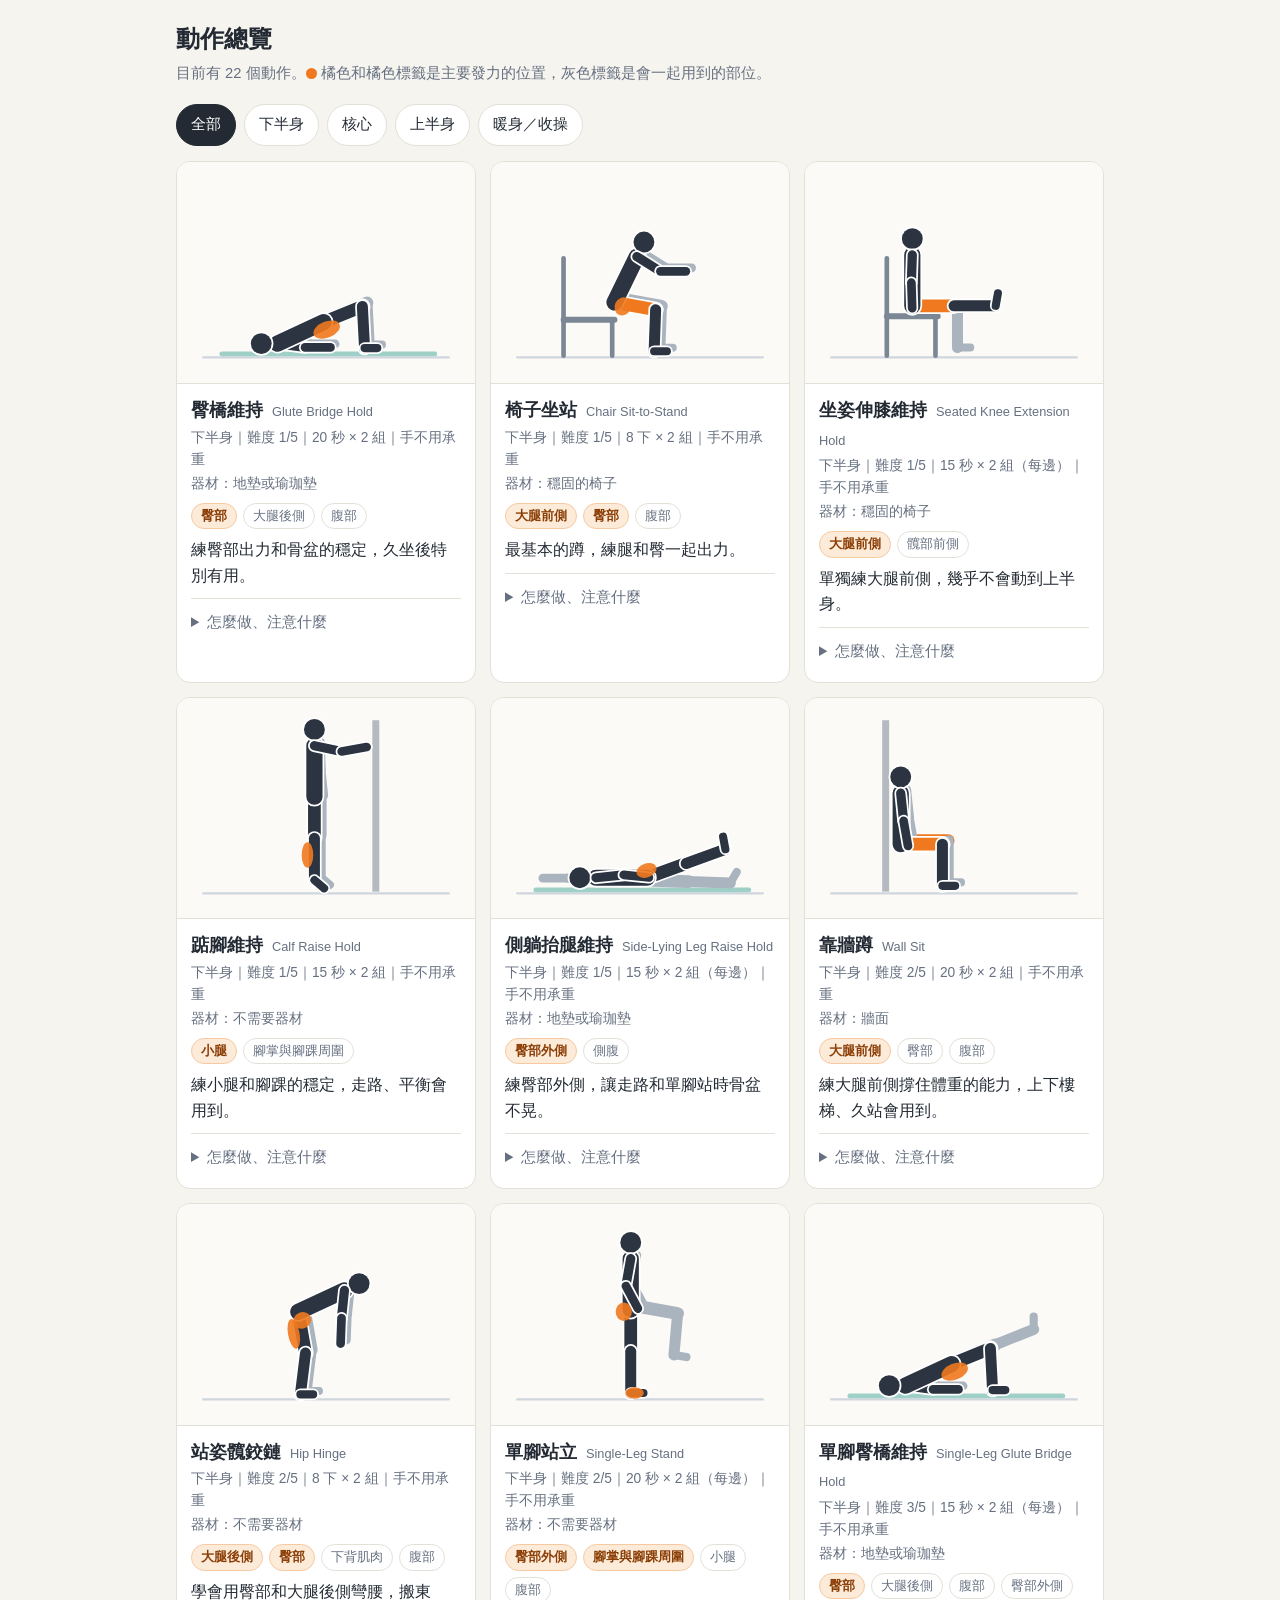
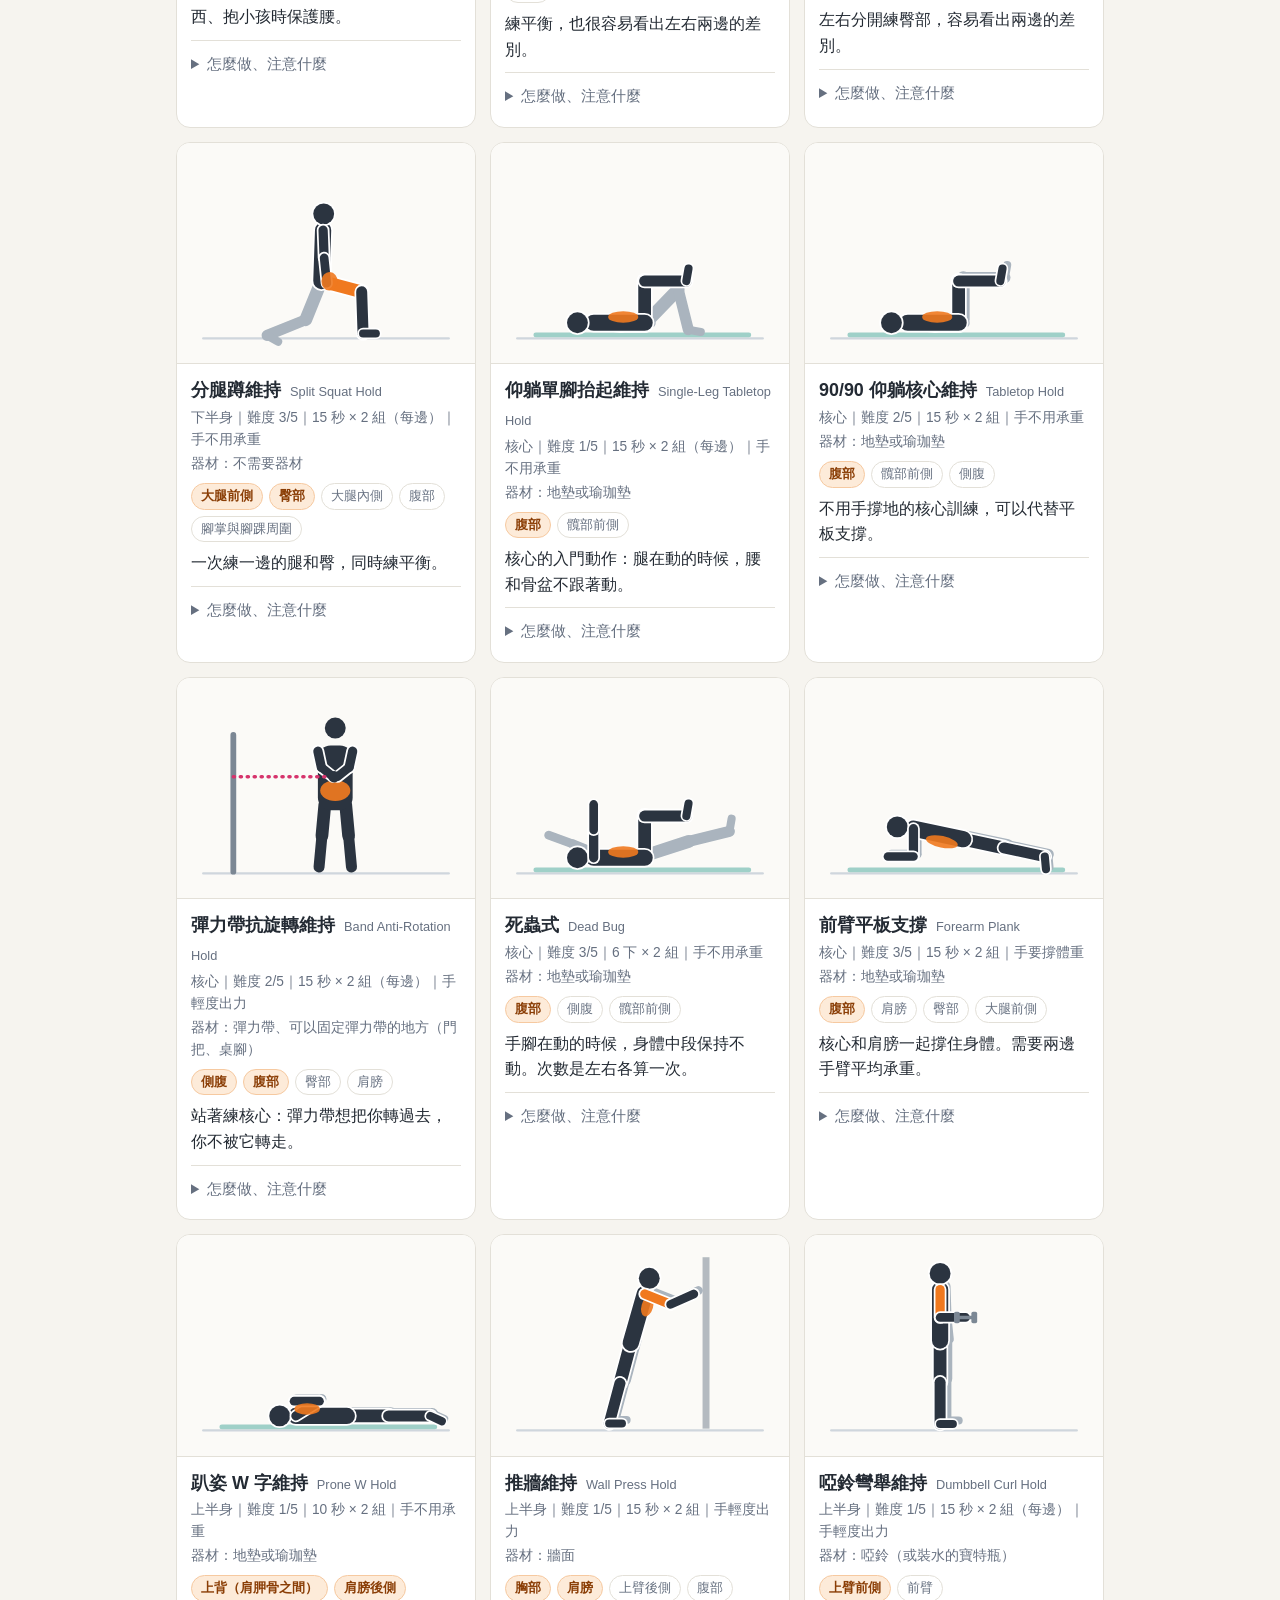
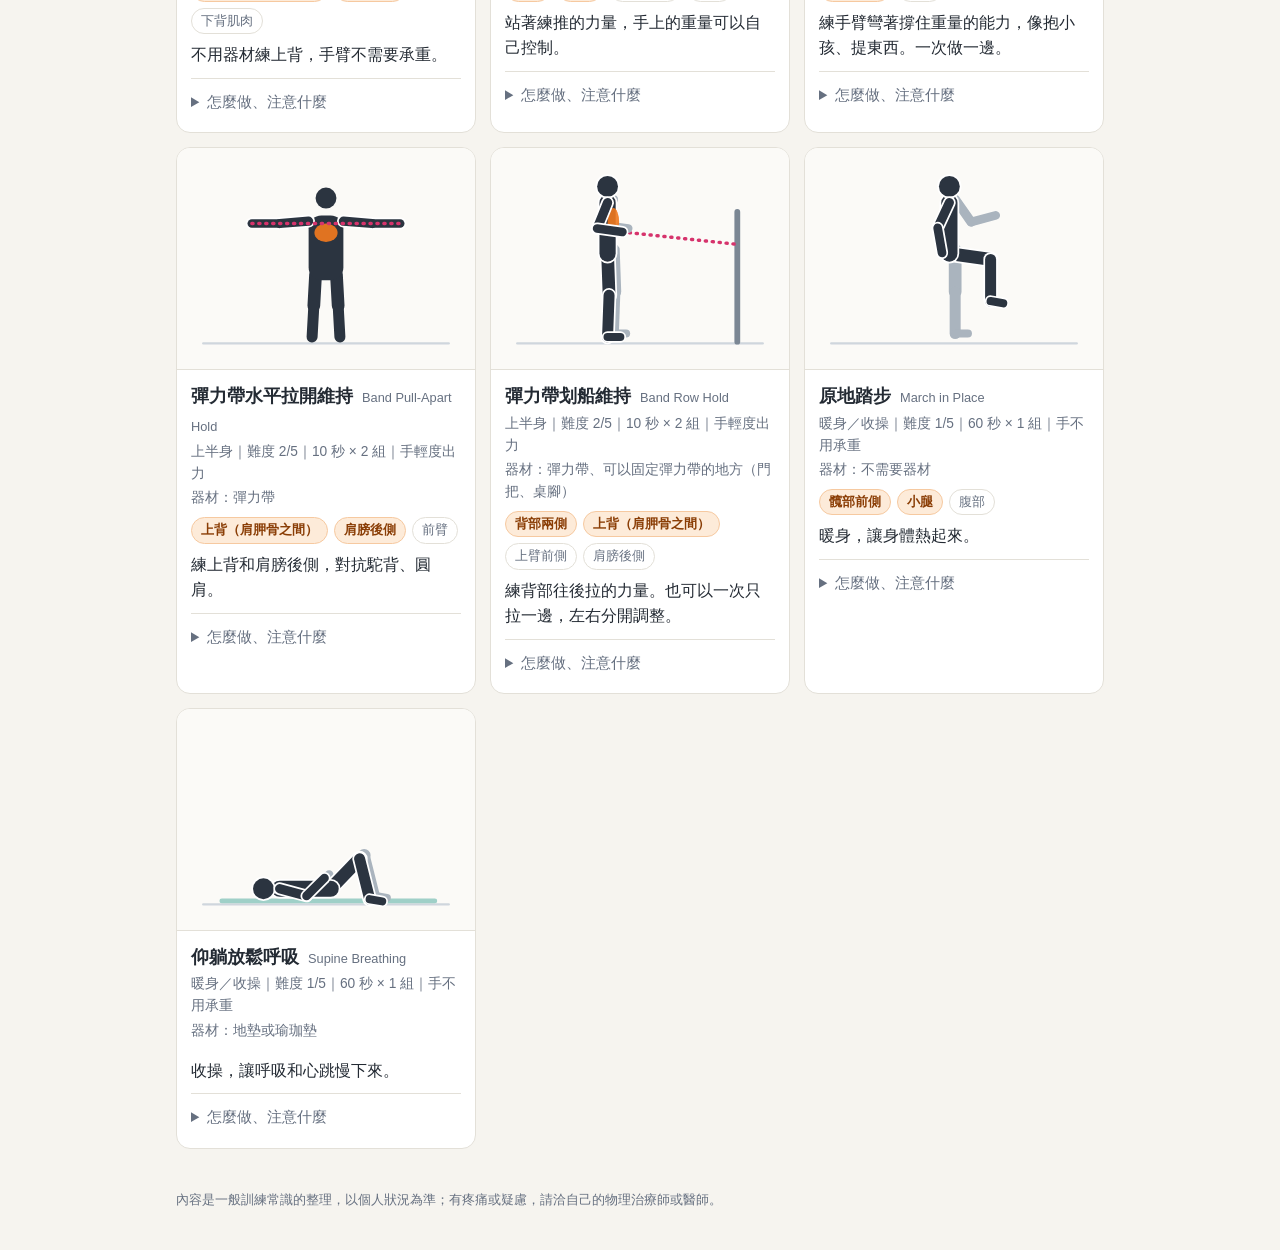
==== catalog.html @ 4cde02c8 "第 1 階段：動作資料庫、線稿、動作總覽頁與文件 - data/：22 個動作（20 個訓練 + 暖身、收操）、部位與器材詞彙 - tools/：線稿產生器、資料驗證、總覽頁產生器 - AGENTS." ====
<!doctype html>
<html lang="zh-Hant"><head><meta charset="utf-8">
<meta name="viewport" content="width=device-width,initial-scale=1">
<title>動作總覽</title>
<style>
:root{--bg:#f6f4ef;--card:#fff;--ink:#232a33;--mute:#667080;--line:#e3e0d8;--accent:#f0791f;--accent-bg:#fdebd9}
*{box-sizing:border-box}
body{margin:0;background:var(--bg);color:var(--ink);font:16px/1.6 -apple-system,"PingFang TC","Noto Sans TC","Microsoft JhengHei",sans-serif}
header{padding:20px 16px 8px;max-width:960px;margin:auto}
h1{font-size:1.5rem;margin:0 0 4px}
header p{margin:0;color:var(--mute);font-size:.92rem}
.legend{display:inline-block;width:.8em;height:.8em;border-radius:50%;background:var(--accent);vertical-align:-1px}
nav{position:sticky;top:0;background:var(--bg);padding:10px 16px;display:flex;gap:8px;overflow-x:auto;max-width:960px;margin:auto;z-index:2}
nav button{flex:none;border:1px solid var(--line);background:var(--card);color:var(--ink);padding:8px 14px;border-radius:999px;font:inherit;font-size:.92rem;cursor:pointer}
nav button[aria-pressed=true]{background:var(--ink);color:#fff;border-color:var(--ink)}
nav button:focus-visible,summary:focus-visible{outline:2px solid var(--accent);outline-offset:2px}
main{display:grid;grid-template-columns:repeat(auto-fill,minmax(300px,1fr));gap:14px;padding:6px 16px 40px;max-width:960px;margin:auto}
.card{background:var(--card);border:1px solid var(--line);border-radius:14px;overflow:hidden}
.fig{background:#fbfaf7;border-bottom:1px solid var(--line);padding:6px 10px}
.fig svg{display:block;width:100%;height:auto}
.body{padding:12px 14px 14px}
h2{font-size:1.12rem;margin:0}
h2 small{font-weight:400;color:var(--mute);font-size:.8rem;margin-left:4px}
h3{font-size:.92rem;margin:12px 0 2px}
.meta{color:var(--mute);font-size:.86rem;margin:2px 0}
.chips{display:flex;flex-wrap:wrap;gap:6px;margin:8px 0}
.chip{font-size:.8rem;padding:2px 9px;border-radius:999px;border:1px solid var(--line);color:var(--mute)}
.chip.p{background:var(--accent-bg);border-color:#f6c9a0;color:#8a3d05;font-weight:600}
.effect{margin:6px 0}
details{border-top:1px solid var(--line);margin-top:10px;padding-top:8px}
summary{cursor:pointer;color:var(--mute);font-size:.92rem;padding:4px 0}
ol,ul{margin:2px 0;padding-left:1.3em;font-size:.94rem}
footer{max-width:960px;margin:auto;padding:0 16px 40px;color:var(--mute);font-size:.84rem}
</style></head><body>
<header><h1>動作總覽</h1>
<p>目前有 22 個動作。<span class="legend"></span> 橘色和橘色標籤是主要發力的位置，灰色標籤是會一起用到的部位。</p></header>
<nav aria-label="篩選部位">
<button data-f="all" aria-pressed="true">全部</button><button data-f="lower" aria-pressed="false">下半身</button><button data-f="core" aria-pressed="false">核心</button><button data-f="upper" aria-pressed="false">上半身</button><button data-f="full" aria-pressed="false">暖身／收操</button>
</nav>
<main>
<article class="card" data-region="lower">
  <div class="fig"><svg xmlns="http://www.w3.org/2000/svg" viewBox="0 0 240 180" role="img" aria-label="glute-bridge-hold"><line x1="14.0" y1="163.5" x2="226.0" y2="163.5" stroke="#cfd6dd" stroke-width="2" stroke-linecap="round" /><line x1="30.0" y1="160.5" x2="214.0" y2="160.5" stroke="#9fd0c8" stroke-width="4" stroke-linecap="round" /><line x1="122.0" y1="130.0" x2="155.4" y2="116.5" stroke="#aab4be" stroke-width="11" stroke-linecap="round" /><line x1="155.4" y1="116.5" x2="157.3" y2="152.5" stroke="#aab4be" stroke-width="9.5" stroke-linecap="round" /><line x1="157.3" y1="152.5" x2="168.3" y2="152.5" stroke="#aab4be" stroke-width="7" stroke-linecap="round" /><line x1="82.1" y1="148.6" x2="105.9" y2="151.9" stroke="#aab4be" stroke-width="8" stroke-linecap="round" /><line x1="105.9" y1="151.9" x2="127.9" y2="151.9" stroke="#aab4be" stroke-width="7.5" stroke-linecap="round" /><line x1="78.1" y1="151.6" x2="101.9" y2="154.9" stroke="#ffffff" stroke-width="11" stroke-linecap="round" /><line x1="78.1" y1="151.6" x2="101.9" y2="154.9" stroke="#2b3440" stroke-width="8" stroke-linecap="round" /><line x1="101.9" y1="154.9" x2="123.9" y2="154.9" stroke="#ffffff" stroke-width="10.5" stroke-linecap="round" /><line x1="101.9" y1="154.9" x2="123.9" y2="154.9" stroke="#2b3440" stroke-width="7.5" stroke-linecap="round" /><line x1="118.0" y1="133.0" x2="151.4" y2="119.5" stroke="#ffffff" stroke-width="14" stroke-linecap="round" /><line x1="118.0" y1="133.0" x2="151.4" y2="119.5" stroke="#2b3440" stroke-width="11" stroke-linecap="round" /><line x1="151.4" y1="119.5" x2="153.3" y2="155.5" stroke="#ffffff" stroke-width="12.5" stroke-linecap="round" /><line x1="151.4" y1="119.5" x2="153.3" y2="155.5" stroke="#2b3440" stroke-width="9.5" stroke-linecap="round" /><line x1="153.3" y1="155.5" x2="164.3" y2="155.5" stroke="#ffffff" stroke-width="10" stroke-linecap="round" /><line x1="153.3" y1="155.5" x2="164.3" y2="155.5" stroke="#2b3440" stroke-width="7" stroke-linecap="round" /><line x1="118.0" y1="133.0" x2="78.1" y2="151.6" stroke="#ffffff" stroke-width="17" stroke-linecap="round" /><line x1="118.0" y1="133.0" x2="78.1" y2="151.6" stroke="#2b3440" stroke-width="14" stroke-linecap="round" /><circle cx="64.1" cy="151.6" r="10.5" fill="#ffffff" /><circle cx="64.1" cy="151.6" r="9" fill="#2b3440" /><ellipse cx="120.6" cy="139.5" rx="12" ry="7" fill="#f0791f" opacity="0.9" transform="rotate(-22 120.6 139.5)"/></svg>
</div>
  <div class="body">
    <h2>臀橋維持 <small>Glute Bridge Hold</small></h2>
    <p class="meta">下半身｜難度 1/5｜20 秒 × 2 組｜手不用承重</p>
    <p class="meta">器材：地墊或瑜珈墊</p>
    <div class="chips"><span class="chip p">臀部</span><span class="chip">大腿後側</span><span class="chip">腹部</span></div>
    <p class="effect">練臀部出力和骨盆的穩定，久坐後特別有用。</p>
    <details><summary>怎麼做、注意什麼</summary>
      <h3>步驟</h3><ol><li>仰躺，膝蓋彎曲，雙腳踩地，與髖同寬。</li><li>腳跟往下踩，把臀部抬起來，到肩膀、髖、膝蓋大約一直線。</li><li>停住，正常呼吸。</li></ol>
      <h3>提示</h3><ul><li>用臀部往上推，不是用腰往上拱。</li><li>肋骨往下收，肚子保持一點張力。</li><li>手臂放鬆放在身體兩側。</li></ul>
      <h3>避免</h3><ul><li>抬得太高，腰凹下去。</li><li>膝蓋往外倒或往內夾。</li><li>用脖子頂地板。</li></ul>
      <h3>如果這些地方有感覺</h3><ul><li><b>腰（下背）</b>：抬太高、變成腰在出力。降低一點高度，先夾臀再抬。</li><li><b>大腿後側</b>：大腿後側很緊或快抽筋，通常是腳離臀部太遠。把腳跟往臀部收近一點。</li><li><b>脖子</b>：重量壓到脖子了。重量應該在上背和肩膀。</li></ul>
      <p class="meta">太難的話：臀部只抬離地板一點點也可以。</p>
      <p class='meta'>難一點：單腳臀橋維持</p><p class='meta'>可以換成：站姿髖鉸鏈、側躺抬腿維持</p>
    </details>
  </div>
</article>
<article class="card" data-region="lower">
  <div class="fig"><svg xmlns="http://www.w3.org/2000/svg" viewBox="0 0 240 180" role="img" aria-label="chair-sit-to-stand"><line x1="14.0" y1="163.5" x2="226.0" y2="163.5" stroke="#cfd6dd" stroke-width="2" stroke-linecap="round" /><line x1="54.0" y1="78.0" x2="54.0" y2="162.0" stroke="#7b8794" stroke-width="4" stroke-linecap="round" /><line x1="54.0" y1="131.0" x2="98.0" y2="131.0" stroke="#7b8794" stroke-width="5" stroke-linecap="round" /><line x1="96.0" y1="131.0" x2="96.0" y2="162.0" stroke="#7b8794" stroke-width="4" stroke-linecap="round" /><line x1="103.0" y1="113.0" x2="138.5" y2="119.3" stroke="#aab4be" stroke-width="11" stroke-linecap="round" /><line x1="138.5" y1="119.3" x2="137.2" y2="155.2" stroke="#aab4be" stroke-width="9.5" stroke-linecap="round" /><line x1="137.2" y1="155.2" x2="148.2" y2="155.2" stroke="#aab4be" stroke-width="7" stroke-linecap="round" /><line x1="122.3" y1="73.5" x2="142.6" y2="86.2" stroke="#aab4be" stroke-width="8" stroke-linecap="round" /><line x1="142.6" y1="86.2" x2="164.6" y2="86.2" stroke="#aab4be" stroke-width="7.5" stroke-linecap="round" /><line x1="98.0" y1="116.0" x2="133.5" y2="122.3" stroke="#ffffff" stroke-width="14" stroke-linecap="round" /><line x1="98.0" y1="116.0" x2="133.5" y2="122.3" stroke="#f0791f" stroke-width="11" stroke-linecap="round" /><line x1="133.5" y1="122.3" x2="132.2" y2="158.2" stroke="#ffffff" stroke-width="12.5" stroke-linecap="round" /><line x1="133.5" y1="122.3" x2="132.2" y2="158.2" stroke="#2b3440" stroke-width="9.5" stroke-linecap="round" /><line x1="132.2" y1="158.2" x2="143.2" y2="158.2" stroke="#ffffff" stroke-width="10" stroke-linecap="round" /><line x1="132.2" y1="158.2" x2="143.2" y2="158.2" stroke="#2b3440" stroke-width="7" stroke-linecap="round" /><line x1="98.0" y1="116.0" x2="117.3" y2="76.5" stroke="#ffffff" stroke-width="17" stroke-linecap="round" /><line x1="98.0" y1="116.0" x2="117.3" y2="76.5" stroke="#2b3440" stroke-width="14" stroke-linecap="round" /><circle cx="123.4" cy="63.9" r="10.5" fill="#ffffff" /><circle cx="123.4" cy="63.9" r="9" fill="#2b3440" /><line x1="117.3" y1="76.5" x2="137.6" y2="89.2" stroke="#ffffff" stroke-width="11" stroke-linecap="round" /><line x1="117.3" y1="76.5" x2="137.6" y2="89.2" stroke="#2b3440" stroke-width="8" stroke-linecap="round" /><line x1="137.6" y1="89.2" x2="159.6" y2="89.2" stroke="#ffffff" stroke-width="10.5" stroke-linecap="round" /><line x1="137.6" y1="89.2" x2="159.6" y2="89.2" stroke="#2b3440" stroke-width="7.5" stroke-linecap="round" /><ellipse cx="105.2" cy="119.5" rx="8" ry="7" fill="#f0791f" opacity="0.9" transform="rotate(-64 105.2 119.5)"/></svg>
</div>
  <div class="body">
    <h2>椅子坐站 <small>Chair Sit-to-Stand</small></h2>
    <p class="meta">下半身｜難度 1/5｜8 下 × 2 組｜手不用承重</p>
    <p class="meta">器材：穩固的椅子</p>
    <div class="chips"><span class="chip p">大腿前側</span><span class="chip p">臀部</span><span class="chip">腹部</span></div>
    <p class="effect">最基本的蹲，練腿和臀一起出力。</p>
    <details><summary>怎麼做、注意什麼</summary>
      <h3>步驟</h3><ol><li>坐在椅子前半部，雙腳踩地，與髖同寬。</li><li>身體微微前傾，腳踩地站起來。</li><li>慢慢坐回去，臀部輕輕碰到椅子就再站起來。</li></ol>
      <h3>提示</h3><ul><li>坐下的時候慢，數三秒。</li><li>膝蓋對著腳尖。</li><li>站直時臀部夾一下。</li></ul>
      <h3>避免</h3><ul><li>用甩的站起來。</li><li>整個人跌坐回椅子。</li><li>膝蓋往內夾。</li></ul>
      <h3>如果這些地方有感覺</h3><ul><li><b>膝蓋</b>：腳可能太靠近椅子。腳往前踩一點，或換高一點的椅子。</li><li><b>腰（下背）</b>：身體前傾太多、背彎了。胸口保持打開。</li></ul>
      <p class="meta">太難的話：換高一點的椅子，或手扶大腿輕輕借力。</p>
      <p class='meta'>難一點：靠牆蹲</p><p class='meta'>可以換成：靠牆蹲</p>
    </details>
  </div>
</article>
<article class="card" data-region="lower">
  <div class="fig"><svg xmlns="http://www.w3.org/2000/svg" viewBox="0 0 240 180" role="img" aria-label="seated-knee-extension-hold"><line x1="14.0" y1="163.5" x2="226.0" y2="163.5" stroke="#cfd6dd" stroke-width="2" stroke-linecap="round" /><line x1="62.0" y1="78.0" x2="62.0" y2="162.0" stroke="#7b8794" stroke-width="4" stroke-linecap="round" /><line x1="62.0" y1="128.0" x2="106.0" y2="128.0" stroke="#7b8794" stroke-width="5" stroke-linecap="round" /><line x1="104.0" y1="128.0" x2="104.0" y2="162.0" stroke="#7b8794" stroke-width="4" stroke-linecap="round" /><line x1="87.0" y1="119.0" x2="123.0" y2="119.0" stroke="#aab4be" stroke-width="11" stroke-linecap="round" /><line x1="123.0" y1="119.0" x2="123.0" y2="155.0" stroke="#aab4be" stroke-width="9.5" stroke-linecap="round" /><line x1="123.0" y1="155.0" x2="134.0" y2="155.0" stroke="#aab4be" stroke-width="7" stroke-linecap="round" /><line x1="87.0" y1="75.0" x2="86.2" y2="99.0" stroke="#aab4be" stroke-width="8" stroke-linecap="round" /><line x1="86.2" y1="99.0" x2="86.9" y2="121.0" stroke="#aab4be" stroke-width="7.5" stroke-linecap="round" /><line x1="84.0" y1="119.0" x2="120.0" y2="119.0" stroke="#ffffff" stroke-width="14" stroke-linecap="round" /><line x1="84.0" y1="119.0" x2="120.0" y2="119.0" stroke="#f0791f" stroke-width="11" stroke-linecap="round" /><line x1="120.0" y1="119.0" x2="156.0" y2="119.0" stroke="#ffffff" stroke-width="12.5" stroke-linecap="round" /><line x1="120.0" y1="119.0" x2="156.0" y2="119.0" stroke="#2b3440" stroke-width="9.5" stroke-linecap="round" /><line x1="156.0" y1="119.0" x2="157.9" y2="108.2" stroke="#ffffff" stroke-width="10" stroke-linecap="round" /><line x1="156.0" y1="119.0" x2="157.9" y2="108.2" stroke="#2b3440" stroke-width="7" stroke-linecap="round" /><line x1="84.0" y1="119.0" x2="84.0" y2="75.0" stroke="#ffffff" stroke-width="17" stroke-linecap="round" /><line x1="84.0" y1="119.0" x2="84.0" y2="75.0" stroke="#2b3440" stroke-width="14" stroke-linecap="round" /><circle cx="84.0" cy="61.0" r="10.5" fill="#ffffff" /><circle cx="84.0" cy="61.0" r="9" fill="#2b3440" /><line x1="84.0" y1="75.0" x2="83.2" y2="99.0" stroke="#ffffff" stroke-width="11" stroke-linecap="round" /><line x1="84.0" y1="75.0" x2="83.2" y2="99.0" stroke="#2b3440" stroke-width="8" stroke-linecap="round" /><line x1="83.2" y1="99.0" x2="83.9" y2="121.0" stroke="#ffffff" stroke-width="10.5" stroke-linecap="round" /><line x1="83.2" y1="99.0" x2="83.9" y2="121.0" stroke="#2b3440" stroke-width="7.5" stroke-linecap="round" /></svg>
</div>
  <div class="body">
    <h2>坐姿伸膝維持 <small>Seated Knee Extension Hold</small></h2>
    <p class="meta">下半身｜難度 1/5｜15 秒 × 2 組（每邊）｜手不用承重</p>
    <p class="meta">器材：穩固的椅子</p>
    <div class="chips"><span class="chip p">大腿前側</span><span class="chip">髖部前側</span></div>
    <p class="effect">單獨練大腿前側，幾乎不會動到上半身。</p>
    <details><summary>怎麼做、注意什麼</summary>
      <h3>步驟</h3><ol><li>坐在椅子上，背挺直。</li><li>一隻腳往前伸直，腳尖朝上。</li><li>大腿前側用力，停住。</li></ol>
      <h3>提示</h3><ul><li>膝蓋盡量伸直，大腿前側繃緊。</li><li>腳尖勾向自己。</li><li>身體不要往後倒。</li></ul>
      <h3>避免</h3><ul><li>身體後仰借力。</li><li>手抓椅子抓得很緊。</li></ul>
      <h3>如果這些地方有感覺</h3><ul><li><b>膝蓋</b>：不用鎖到最直，停在不會不舒服的角度。</li><li><b>髖部前側</b>：腿抬太高了。大腿留在椅面上，只伸直膝蓋。</li></ul>
      <p class="meta">太難的話：縮短秒數，或膝蓋不用完全伸直。</p>
      <p class='meta'>難一點：靠牆蹲</p><p class='meta'>可以換成：靠牆蹲、椅子坐站</p>
    </details>
  </div>
</article>
<article class="card" data-region="lower">
  <div class="fig"><svg xmlns="http://www.w3.org/2000/svg" viewBox="0 0 240 180" role="img" aria-label="calf-raise-hold"><line x1="14.0" y1="163.5" x2="226.0" y2="163.5" stroke="#cfd6dd" stroke-width="2" stroke-linecap="round" /><rect x="160" y="14" width="6" height="148" fill="#7b8794" opacity="0.55"/><line x1="115.0" y1="77.0" x2="115.0" y2="113.0" stroke="#aab4be" stroke-width="11" stroke-linecap="round" /><line x1="115.0" y1="113.0" x2="115.0" y2="149.0" stroke="#aab4be" stroke-width="9.5" stroke-linecap="round" /><line x1="115.0" y1="149.0" x2="123.4" y2="156.1" stroke="#aab4be" stroke-width="7" stroke-linecap="round" /><line x1="115.0" y1="33.0" x2="115.8" y2="57.0" stroke="#aab4be" stroke-width="8" stroke-linecap="round" /><line x1="115.8" y1="57.0" x2="118.1" y2="78.9" stroke="#aab4be" stroke-width="7.5" stroke-linecap="round" /><line x1="110.0" y1="80.0" x2="110.0" y2="116.0" stroke="#ffffff" stroke-width="14" stroke-linecap="round" /><line x1="110.0" y1="80.0" x2="110.0" y2="116.0" stroke="#2b3440" stroke-width="11" stroke-linecap="round" /><line x1="110.0" y1="116.0" x2="110.0" y2="152.0" stroke="#ffffff" stroke-width="12.5" stroke-linecap="round" /><line x1="110.0" y1="116.0" x2="110.0" y2="152.0" stroke="#2b3440" stroke-width="9.5" stroke-linecap="round" /><line x1="110.0" y1="152.0" x2="118.4" y2="159.1" stroke="#ffffff" stroke-width="10" stroke-linecap="round" /><line x1="110.0" y1="152.0" x2="118.4" y2="159.1" stroke="#2b3440" stroke-width="7" stroke-linecap="round" /><line x1="110.0" y1="80.0" x2="110.0" y2="36.0" stroke="#ffffff" stroke-width="17" stroke-linecap="round" /><line x1="110.0" y1="80.0" x2="110.0" y2="36.0" stroke="#2b3440" stroke-width="14" stroke-linecap="round" /><circle cx="110.0" cy="22.0" r="10.5" fill="#ffffff" /><circle cx="110.0" cy="22.0" r="9" fill="#2b3440" /><line x1="110.0" y1="36.0" x2="133.5" y2="41.0" stroke="#ffffff" stroke-width="11" stroke-linecap="round" /><line x1="110.0" y1="36.0" x2="133.5" y2="41.0" stroke="#2b3440" stroke-width="8" stroke-linecap="round" /><line x1="133.5" y1="41.0" x2="155.1" y2="37.2" stroke="#ffffff" stroke-width="10.5" stroke-linecap="round" /><line x1="133.5" y1="41.0" x2="155.1" y2="37.2" stroke="#2b3440" stroke-width="7.5" stroke-linecap="round" /><ellipse cx="104.0" cy="130.4" rx="11" ry="5" fill="#f0791f" opacity="0.9" transform="rotate(90 104.0 130.4)"/></svg>
</div>
  <div class="body">
    <h2>踮腳維持 <small>Calf Raise Hold</small></h2>
    <p class="meta">下半身｜難度 1/5｜15 秒 × 2 組｜手不用承重</p>
    <p class="meta">器材：不需要器材</p>
    <div class="chips"><span class="chip p">小腿</span><span class="chip">腳掌與腳踝周圍</span></div>
    <p class="effect">練小腿和腳踝的穩定，走路、平衡會用到。</p>
    <details><summary>怎麼做、注意什麼</summary>
      <h3>步驟</h3><ol><li>站在牆或椅背旁邊，手輕輕扶著。</li><li>腳跟慢慢抬高，用前腳掌站。</li><li>停在最高的地方。</li></ol>
      <h3>提示</h3><ul><li>重量壓在大拇指和第二趾後面的腳掌。</li><li>腳踝不要往外翻。</li><li>身體直直往上，不要往前倒。</li></ul>
      <h3>避免</h3><ul><li>腳踝外翻、重量跑到小趾那側。</li><li>膝蓋鎖死後頂。</li></ul>
      <h3>如果這些地方有感覺</h3><ul><li><b>腳踝</b>：腳踝在晃或外翻。抬低一點，手扶穩。</li><li><b>腳掌與腳踝周圍</b>：腳底快抽筋的話先休息，下次縮短秒數。</li></ul>
      <p class="meta">太難的話：腳跟只抬一點點，手扶穩。</p>
      <p class='meta'>難一點：單腳站立</p><p class='meta'>可以換成：單腳站立</p>
    </details>
  </div>
</article>
<article class="card" data-region="lower">
  <div class="fig"><svg xmlns="http://www.w3.org/2000/svg" viewBox="0 0 240 180" role="img" aria-label="side-lying-leg-raise-hold"><line x1="14.0" y1="163.5" x2="226.0" y2="163.5" stroke="#cfd6dd" stroke-width="2" stroke-linecap="round" /><line x1="30.0" y1="160.5" x2="214.0" y2="160.5" stroke="#9fd0c8" stroke-width="4" stroke-linecap="round" /><line x1="126.0" y1="152.0" x2="162.0" y2="153.3" stroke="#aab4be" stroke-width="11" stroke-linecap="round" /><line x1="162.0" y1="153.3" x2="198.0" y2="154.5" stroke="#aab4be" stroke-width="9.5" stroke-linecap="round" /><line x1="198.0" y1="154.5" x2="203.5" y2="145.0" stroke="#aab4be" stroke-width="7" stroke-linecap="round" /><line x1="82.0" y1="152.0" x2="58.1" y2="150.3" stroke="#aab4be" stroke-width="8" stroke-linecap="round" /><line x1="58.1" y1="150.3" x2="36.1" y2="150.3" stroke="#aab4be" stroke-width="7.5" stroke-linecap="round" /><line x1="126.0" y1="150.0" x2="159.8" y2="137.7" stroke="#ffffff" stroke-width="14" stroke-linecap="round" /><line x1="126.0" y1="150.0" x2="159.8" y2="137.7" stroke="#2b3440" stroke-width="11" stroke-linecap="round" /><line x1="159.8" y1="137.7" x2="193.7" y2="125.4" stroke="#ffffff" stroke-width="12.5" stroke-linecap="round" /><line x1="159.8" y1="137.7" x2="193.7" y2="125.4" stroke="#2b3440" stroke-width="9.5" stroke-linecap="round" /><line x1="193.7" y1="125.4" x2="191.7" y2="114.5" stroke="#ffffff" stroke-width="10" stroke-linecap="round" /><line x1="193.7" y1="125.4" x2="191.7" y2="114.5" stroke="#2b3440" stroke-width="7" stroke-linecap="round" /><line x1="126.0" y1="150.0" x2="82.0" y2="150.0" stroke="#ffffff" stroke-width="17" stroke-linecap="round" /><line x1="126.0" y1="150.0" x2="82.0" y2="150.0" stroke="#2b3440" stroke-width="14" stroke-linecap="round" /><circle cx="68.0" cy="150.0" r="10.5" fill="#ffffff" /><circle cx="68.0" cy="150.0" r="9" fill="#2b3440" /><line x1="82.0" y1="150.0" x2="105.9" y2="147.5" stroke="#ffffff" stroke-width="11" stroke-linecap="round" /><line x1="82.0" y1="150.0" x2="105.9" y2="147.5" stroke="#2b3440" stroke-width="8" stroke-linecap="round" /><line x1="105.9" y1="147.5" x2="127.7" y2="149.8" stroke="#ffffff" stroke-width="10.5" stroke-linecap="round" /><line x1="105.9" y1="147.5" x2="127.7" y2="149.8" stroke="#2b3440" stroke-width="7.5" stroke-linecap="round" /><ellipse cx="125.6" cy="143.7" rx="9" ry="6" fill="#f0791f" opacity="0.9" transform="rotate(-20 125.6 143.7)"/></svg>
</div>
  <div class="body">
    <h2>側躺抬腿維持 <small>Side-Lying Leg Raise Hold</small></h2>
    <p class="meta">下半身｜難度 1/5｜15 秒 × 2 組（每邊）｜手不用承重</p>
    <p class="meta">器材：地墊或瑜珈墊</p>
    <div class="chips"><span class="chip p">臀部外側</span><span class="chip">側腹</span></div>
    <p class="effect">練臀部外側，讓走路和單腳站時骨盆不晃。</p>
    <details><summary>怎麼做、注意什麼</summary>
      <h3>步驟</h3><ol><li>側躺，頭枕在下面那隻手臂上，下面的腳可以彎曲。</li><li>上面的腳伸直，稍微往身體後方一點，抬到大約與髖同高再多一點。</li><li>停住。</li></ol>
      <h3>提示</h3><ul><li>腳尖朝前或微微朝下，不要朝天花板。</li><li>骨盆上下疊好，不要往後倒。</li><li>感覺在屁股側邊偏後面。</li></ul>
      <h3>避免</h3><ul><li>腿抬太高、腰跟著側彎。</li><li>腿跑到身體前面。</li><li>身體往後翻。</li></ul>
      <h3>如果這些地方有感覺</h3><ul><li><b>髖部前側</b>：腿跑到身體前面了。把腿往後收一點，腳尖朝前。</li><li><b>腰（下背）</b>：抬太高了。降低高度。</li></ul>
      <p class="meta">太難的話：抬低一點，或縮短秒數。</p>
      <p class='meta'>可以換成：臀橋維持、單腳站立</p>
    </details>
  </div>
</article>
<article class="card" data-region="lower">
  <div class="fig"><svg xmlns="http://www.w3.org/2000/svg" viewBox="0 0 240 180" role="img" aria-label="wall-sit"><line x1="14.0" y1="163.5" x2="226.0" y2="163.5" stroke="#cfd6dd" stroke-width="2" stroke-linecap="round" /><rect x="58" y="14" width="6" height="148" fill="#7b8794" opacity="0.55"/><line x1="79.0" y1="118.0" x2="115.0" y2="118.0" stroke="#f0791f" stroke-width="11" stroke-linecap="round" /><line x1="115.0" y1="118.0" x2="115.0" y2="154.0" stroke="#aab4be" stroke-width="9.5" stroke-linecap="round" /><line x1="115.0" y1="154.0" x2="126.0" y2="154.0" stroke="#aab4be" stroke-width="7" stroke-linecap="round" /><line x1="79.0" y1="74.0" x2="81.5" y2="97.9" stroke="#aab4be" stroke-width="8" stroke-linecap="round" /><line x1="81.5" y1="97.9" x2="85.3" y2="119.5" stroke="#aab4be" stroke-width="7.5" stroke-linecap="round" /><line x1="74.0" y1="121.0" x2="110.0" y2="121.0" stroke="#ffffff" stroke-width="14" stroke-linecap="round" /><line x1="74.0" y1="121.0" x2="110.0" y2="121.0" stroke="#f0791f" stroke-width="11" stroke-linecap="round" /><line x1="110.0" y1="121.0" x2="110.0" y2="157.0" stroke="#ffffff" stroke-width="12.5" stroke-linecap="round" /><line x1="110.0" y1="121.0" x2="110.0" y2="157.0" stroke="#2b3440" stroke-width="9.5" stroke-linecap="round" /><line x1="110.0" y1="157.0" x2="121.0" y2="157.0" stroke="#ffffff" stroke-width="10" stroke-linecap="round" /><line x1="110.0" y1="157.0" x2="121.0" y2="157.0" stroke="#2b3440" stroke-width="7" stroke-linecap="round" /><line x1="74.0" y1="121.0" x2="74.0" y2="77.0" stroke="#ffffff" stroke-width="17" stroke-linecap="round" /><line x1="74.0" y1="121.0" x2="74.0" y2="77.0" stroke="#2b3440" stroke-width="14" stroke-linecap="round" /><circle cx="74.0" cy="63.0" r="10.5" fill="#ffffff" /><circle cx="74.0" cy="63.0" r="9" fill="#2b3440" /><line x1="74.0" y1="77.0" x2="76.5" y2="100.9" stroke="#ffffff" stroke-width="11" stroke-linecap="round" /><line x1="74.0" y1="77.0" x2="76.5" y2="100.9" stroke="#2b3440" stroke-width="8" stroke-linecap="round" /><line x1="76.5" y1="100.9" x2="80.3" y2="122.5" stroke="#ffffff" stroke-width="10.5" stroke-linecap="round" /><line x1="76.5" y1="100.9" x2="80.3" y2="122.5" stroke="#2b3440" stroke-width="7.5" stroke-linecap="round" /></svg>
</div>
  <div class="body">
    <h2>靠牆蹲 <small>Wall Sit</small></h2>
    <p class="meta">下半身｜難度 2/5｜20 秒 × 2 組｜手不用承重</p>
    <p class="meta">器材：牆面</p>
    <div class="chips"><span class="chip p">大腿前側</span><span class="chip">臀部</span><span class="chip">腹部</span></div>
    <p class="effect">練大腿前側撐住體重的能力，上下樓梯、久站會用到。</p>
    <details><summary>怎麼做、注意什麼</summary>
      <h3>步驟</h3><ol><li>背貼牆，腳往前踩出一步半，雙腳與髖同寬。</li><li>沿著牆往下滑，停在做得到的高度，不必蹲到 90 度。</li><li>停住，正常呼吸。</li></ol>
      <h3>提示</h3><ul><li>膝蓋對著腳尖的方向。</li><li>整個腳掌踩地，重心偏腳跟。</li><li>下背輕輕貼牆。</li></ul>
      <h3>避免</h3><ul><li>膝蓋往內夾。</li><li>手壓在大腿上借力。</li><li>憋氣。</li></ul>
      <h3>如果這些地方有感覺</h3><ul><li><b>膝蓋</b>：蹲得太低或腳離牆太近。先蹲高一點，腳再往前踩一些。</li><li><b>腰（下背）</b>：腰離開牆面了。肚子輕輕收，讓下背貼回牆。</li></ul>
      <p class="meta">太難的話：蹲高一點，只彎一點點也算。</p>
      <p class='meta'>難一點：分腿蹲維持</p><p class='meta'>可以換成：椅子坐站、坐姿伸膝維持</p>
    </details>
  </div>
</article>
<article class="card" data-region="lower">
  <div class="fig"><svg xmlns="http://www.w3.org/2000/svg" viewBox="0 0 240 180" role="img" aria-label="hip-hinge"><line x1="14.0" y1="163.5" x2="226.0" y2="163.5" stroke="#cfd6dd" stroke-width="2" stroke-linecap="round" /><line x1="101.0" y1="85.0" x2="107.3" y2="120.5" stroke="#aab4be" stroke-width="11" stroke-linecap="round" /><line x1="107.3" y1="120.5" x2="102.9" y2="156.2" stroke="#aab4be" stroke-width="9.5" stroke-linecap="round" /><line x1="102.9" y1="156.2" x2="113.9" y2="156.2" stroke="#aab4be" stroke-width="7" stroke-linecap="round" /><line x1="140.9" y1="66.4" x2="138.4" y2="90.3" stroke="#aab4be" stroke-width="8" stroke-linecap="round" /><line x1="138.4" y1="90.3" x2="137.6" y2="112.3" stroke="#aab4be" stroke-width="7.5" stroke-linecap="round" /><line x1="96.0" y1="88.0" x2="102.3" y2="123.5" stroke="#ffffff" stroke-width="14" stroke-linecap="round" /><line x1="96.0" y1="88.0" x2="102.3" y2="123.5" stroke="#2b3440" stroke-width="11" stroke-linecap="round" /><line x1="102.3" y1="123.5" x2="97.9" y2="159.2" stroke="#ffffff" stroke-width="12.5" stroke-linecap="round" /><line x1="102.3" y1="123.5" x2="97.9" y2="159.2" stroke="#2b3440" stroke-width="9.5" stroke-linecap="round" /><line x1="97.9" y1="159.2" x2="108.9" y2="159.2" stroke="#ffffff" stroke-width="10" stroke-linecap="round" /><line x1="97.9" y1="159.2" x2="108.9" y2="159.2" stroke="#2b3440" stroke-width="7" stroke-linecap="round" /><line x1="96.0" y1="88.0" x2="135.9" y2="69.4" stroke="#ffffff" stroke-width="17" stroke-linecap="round" /><line x1="96.0" y1="88.0" x2="135.9" y2="69.4" stroke="#2b3440" stroke-width="14" stroke-linecap="round" /><circle cx="148.6" cy="63.5" r="10.5" fill="#ffffff" /><circle cx="148.6" cy="63.5" r="9" fill="#2b3440" /><line x1="135.9" y1="69.4" x2="133.4" y2="93.3" stroke="#ffffff" stroke-width="11" stroke-linecap="round" /><line x1="135.9" y1="69.4" x2="133.4" y2="93.3" stroke="#2b3440" stroke-width="8" stroke-linecap="round" /><line x1="133.4" y1="93.3" x2="132.6" y2="115.3" stroke="#ffffff" stroke-width="10.5" stroke-linecap="round" /><line x1="133.4" y1="93.3" x2="132.6" y2="115.3" stroke="#2b3440" stroke-width="7.5" stroke-linecap="round" /><ellipse cx="92.2" cy="106.9" rx="13" ry="5" fill="#f0791f" opacity="0.9" transform="rotate(80 92.2 106.9)"/><ellipse cx="99.4" cy="95.3" rx="8" ry="7" fill="#f0791f" opacity="0.9" transform="rotate(-25 99.4 95.3)"/></svg>
</div>
  <div class="body">
    <h2>站姿髖鉸鏈 <small>Hip Hinge</small></h2>
    <p class="meta">下半身｜難度 2/5｜8 下 × 2 組｜手不用承重</p>
    <p class="meta">器材：不需要器材</p>
    <div class="chips"><span class="chip p">大腿後側</span><span class="chip p">臀部</span><span class="chip">下背肌肉</span><span class="chip">腹部</span></div>
    <p class="effect">學會用臀部和大腿後側彎腰，搬東西、抱小孩時保護腰。</p>
    <details><summary>怎麼做、注意什麼</summary>
      <h3>步驟</h3><ol><li>站直，雙腳與髖同寬，膝蓋微彎，手放在髖部兩側。</li><li>臀部往後推，上半身跟著往前傾，背保持平直。</li><li>大腿後側有拉緊的感覺就停，夾臀站回來。</li></ol>
      <h3>提示</h3><ul><li>想像用屁股去關後面的門。</li><li>背像一塊板子，從頭到尾巴一直線。</li><li>膝蓋只微彎，不要變成蹲。</li></ul>
      <h3>避免</h3><ul><li>彎腰駝背。</li><li>膝蓋彎太多變成深蹲。</li><li>站起來時腰往後仰。</li></ul>
      <h3>如果這些地方有感覺</h3><ul><li><b>腰（下背）</b>：背彎掉了，或前傾超過自己的範圍。動作小一點，先顧背平直。</li><li><b>膝蓋</b>：變成在蹲了。膝蓋固定微彎，只動髖。</li></ul>
      <p class="meta">太難的話：背對牆站一步遠，臀部往後輕碰牆就回來。</p>
      <p class='meta'>可以換成：臀橋維持</p>
    </details>
  </div>
</article>
<article class="card" data-region="lower">
  <div class="fig"><svg xmlns="http://www.w3.org/2000/svg" viewBox="0 0 240 180" role="img" aria-label="single-leg-stand"><line x1="14.0" y1="163.5" x2="226.0" y2="163.5" stroke="#cfd6dd" stroke-width="2" stroke-linecap="round" /><line x1="117.0" y1="83.0" x2="152.5" y2="89.3" stroke="#aab4be" stroke-width="11" stroke-linecap="round" /><line x1="152.5" y1="89.3" x2="149.3" y2="125.1" stroke="#aab4be" stroke-width="9.5" stroke-linecap="round" /><line x1="149.3" y1="125.1" x2="160.1" y2="127.0" stroke="#aab4be" stroke-width="7" stroke-linecap="round" /><line x1="117.0" y1="39.0" x2="112.8" y2="62.6" stroke="#aab4be" stroke-width="8" stroke-linecap="round" /><line x1="112.8" y1="62.6" x2="123.2" y2="82.1" stroke="#aab4be" stroke-width="7.5" stroke-linecap="round" /><line x1="112.0" y1="86.0" x2="112.0" y2="122.0" stroke="#ffffff" stroke-width="14" stroke-linecap="round" /><line x1="112.0" y1="86.0" x2="112.0" y2="122.0" stroke="#2b3440" stroke-width="11" stroke-linecap="round" /><line x1="112.0" y1="122.0" x2="112.0" y2="158.0" stroke="#ffffff" stroke-width="12.5" stroke-linecap="round" /><line x1="112.0" y1="122.0" x2="112.0" y2="158.0" stroke="#2b3440" stroke-width="9.5" stroke-linecap="round" /><line x1="112.0" y1="158.0" x2="123.0" y2="158.0" stroke="#ffffff" stroke-width="10" stroke-linecap="round" /><line x1="112.0" y1="158.0" x2="123.0" y2="158.0" stroke="#2b3440" stroke-width="7" stroke-linecap="round" /><line x1="112.0" y1="86.0" x2="112.0" y2="42.0" stroke="#ffffff" stroke-width="17" stroke-linecap="round" /><line x1="112.0" y1="86.0" x2="112.0" y2="42.0" stroke="#2b3440" stroke-width="14" stroke-linecap="round" /><circle cx="112.0" cy="28.0" r="10.5" fill="#ffffff" /><circle cx="112.0" cy="28.0" r="9" fill="#2b3440" /><line x1="112.0" y1="42.0" x2="107.8" y2="65.6" stroke="#ffffff" stroke-width="11" stroke-linecap="round" /><line x1="112.0" y1="42.0" x2="107.8" y2="65.6" stroke="#2b3440" stroke-width="8" stroke-linecap="round" /><line x1="107.8" y1="65.6" x2="118.2" y2="85.1" stroke="#ffffff" stroke-width="10.5" stroke-linecap="round" /><line x1="107.8" y1="65.6" x2="118.2" y2="85.1" stroke="#2b3440" stroke-width="7.5" stroke-linecap="round" /><ellipse cx="106.0" cy="87.8" rx="8" ry="7" fill="#f0791f" opacity="0.9" transform="rotate(90 106.0 87.8)"/><ellipse cx="115.3" cy="158.0" rx="8" ry="5" fill="#f0791f" opacity="0.9" transform="rotate(0 115.3 158.0)"/></svg>
</div>
  <div class="body">
    <h2>單腳站立 <small>Single-Leg Stand</small></h2>
    <p class="meta">下半身｜難度 2/5｜20 秒 × 2 組（每邊）｜手不用承重</p>
    <p class="meta">器材：不需要器材</p>
    <div class="chips"><span class="chip p">臀部外側</span><span class="chip p">腳掌與腳踝周圍</span><span class="chip">小腿</span><span class="chip">腹部</span></div>
    <p class="effect">練平衡，也很容易看出左右兩邊的差別。</p>
    <details><summary>怎麼做、注意什麼</summary>
      <h3>步驟</h3><ol><li>站在牆或椅背旁邊，需要時可以扶。</li><li>一隻腳離地，膝蓋抬到舒服的高度。</li><li>站穩，眼睛看前方固定一點。</li></ol>
      <h3>提示</h3><ul><li>站立腳整個腳掌貼地，腳趾放鬆不要抓地。</li><li>兩邊骨盆一樣高。</li><li>站立腳膝蓋微彎，不鎖死。</li></ul>
      <h3>避免</h3><ul><li>骨盆往一邊歪。</li><li>身體大幅度傾斜來平衡。</li></ul>
      <h3>如果這些地方有感覺</h3><ul><li><b>腳踝</b>：腳踝晃動是正常的。晃得很厲害就用手指輕扶牆。</li><li><b>腰（下背）</b>：骨盆歪掉了。扶著牆，先把骨盆擺平。</li></ul>
      <p class="meta">太難的話：手指輕扶牆，或抬起的腳尖輕點地。</p>
      <p class='meta'>可以換成：踮腳維持、側躺抬腿維持</p>
    </details>
  </div>
</article>
<article class="card" data-region="lower">
  <div class="fig"><svg xmlns="http://www.w3.org/2000/svg" viewBox="0 0 240 180" role="img" aria-label="single-leg-glute-bridge-hold"><line x1="14.0" y1="163.5" x2="226.0" y2="163.5" stroke="#cfd6dd" stroke-width="2" stroke-linecap="round" /><line x1="30.0" y1="160.5" x2="214.0" y2="160.5" stroke="#9fd0c8" stroke-width="4" stroke-linecap="round" /><line x1="122.0" y1="130.0" x2="155.4" y2="116.5" stroke="#aab4be" stroke-width="11" stroke-linecap="round" /><line x1="155.4" y1="116.5" x2="188.8" y2="103.0" stroke="#aab4be" stroke-width="9.5" stroke-linecap="round" /><line x1="188.8" y1="103.0" x2="188.8" y2="92.0" stroke="#aab4be" stroke-width="7" stroke-linecap="round" /><line x1="82.1" y1="148.6" x2="105.9" y2="151.9" stroke="#aab4be" stroke-width="8" stroke-linecap="round" /><line x1="105.9" y1="151.9" x2="127.9" y2="151.9" stroke="#aab4be" stroke-width="7.5" stroke-linecap="round" /><line x1="78.1" y1="151.6" x2="101.9" y2="154.9" stroke="#ffffff" stroke-width="11" stroke-linecap="round" /><line x1="78.1" y1="151.6" x2="101.9" y2="154.9" stroke="#2b3440" stroke-width="8" stroke-linecap="round" /><line x1="101.9" y1="154.9" x2="123.9" y2="154.9" stroke="#ffffff" stroke-width="10.5" stroke-linecap="round" /><line x1="101.9" y1="154.9" x2="123.9" y2="154.9" stroke="#2b3440" stroke-width="7.5" stroke-linecap="round" /><line x1="118.0" y1="133.0" x2="151.4" y2="119.5" stroke="#ffffff" stroke-width="14" stroke-linecap="round" /><line x1="118.0" y1="133.0" x2="151.4" y2="119.5" stroke="#2b3440" stroke-width="11" stroke-linecap="round" /><line x1="151.4" y1="119.5" x2="153.3" y2="155.5" stroke="#ffffff" stroke-width="12.5" stroke-linecap="round" /><line x1="151.4" y1="119.5" x2="153.3" y2="155.5" stroke="#2b3440" stroke-width="9.5" stroke-linecap="round" /><line x1="153.3" y1="155.5" x2="164.3" y2="155.5" stroke="#ffffff" stroke-width="10" stroke-linecap="round" /><line x1="153.3" y1="155.5" x2="164.3" y2="155.5" stroke="#2b3440" stroke-width="7" stroke-linecap="round" /><line x1="118.0" y1="133.0" x2="78.1" y2="151.6" stroke="#ffffff" stroke-width="17" stroke-linecap="round" /><line x1="118.0" y1="133.0" x2="78.1" y2="151.6" stroke="#2b3440" stroke-width="14" stroke-linecap="round" /><circle cx="64.1" cy="151.6" r="10.5" fill="#ffffff" /><circle cx="64.1" cy="151.6" r="9" fill="#2b3440" /><ellipse cx="120.6" cy="139.5" rx="12" ry="7" fill="#f0791f" opacity="0.9" transform="rotate(-22 120.6 139.5)"/></svg>
</div>
  <div class="body">
    <h2>單腳臀橋維持 <small>Single-Leg Glute Bridge Hold</small></h2>
    <p class="meta">下半身｜難度 3/5｜15 秒 × 2 組（每邊）｜手不用承重</p>
    <p class="meta">器材：地墊或瑜珈墊</p>
    <div class="chips"><span class="chip p">臀部</span><span class="chip">大腿後側</span><span class="chip">腹部</span><span class="chip">臀部外側</span></div>
    <p class="effect">左右分開練臀部，容易看出兩邊的差別。</p>
    <details><summary>怎麼做、注意什麼</summary>
      <h3>步驟</h3><ol><li>先做出雙腳的臀橋。</li><li>一隻腳離地，膝蓋保持彎曲或往前伸直。</li><li>骨盆保持水平，停住。</li></ol>
      <h3>提示</h3><ul><li>踩地那隻腳的腳跟用力往下踩。</li><li>兩邊骨盆一樣高，不要往抬腳那側掉。</li><li>肚子保持張力。</li></ul>
      <h3>避免</h3><ul><li>骨盆歪一邊。</li><li>用腰往上頂。</li></ul>
      <h3>如果這些地方有感覺</h3><ul><li><b>腰（下背）</b>：臀部撐不住，腰在代償。先換回雙腳臀橋。</li><li><b>大腿後側</b>：踩地的腳離臀部太遠。把腳跟收近一點。</li></ul>
      <p class="meta">太難的話：抬起的那隻腳腳尖輕輕點地。</p>
      <p class='meta'>簡單一點：臀橋維持</p><p class='meta'>可以換成：臀橋維持、分腿蹲維持</p>
    </details>
  </div>
</article>
<article class="card" data-region="lower">
  <div class="fig"><svg xmlns="http://www.w3.org/2000/svg" viewBox="0 0 240 180" role="img" aria-label="split-squat-hold"><line x1="14.0" y1="163.5" x2="226.0" y2="163.5" stroke="#cfd6dd" stroke-width="2" stroke-linecap="round" /><line x1="116.0" y1="114.0" x2="102.5" y2="147.4" stroke="#aab4be" stroke-width="11" stroke-linecap="round" /><line x1="102.5" y1="147.4" x2="69.1" y2="160.9" stroke="#aab4be" stroke-width="9.5" stroke-linecap="round" /><line x1="69.1" y1="160.9" x2="78.7" y2="166.4" stroke="#aab4be" stroke-width="7" stroke-linecap="round" /><line x1="117.5" y1="70.0" x2="118.4" y2="94.0" stroke="#aab4be" stroke-width="8" stroke-linecap="round" /><line x1="118.4" y1="94.0" x2="120.7" y2="115.9" stroke="#aab4be" stroke-width="7.5" stroke-linecap="round" /><line x1="116.0" y1="114.0" x2="150.8" y2="123.3" stroke="#ffffff" stroke-width="14" stroke-linecap="round" /><line x1="116.0" y1="114.0" x2="150.8" y2="123.3" stroke="#f0791f" stroke-width="11" stroke-linecap="round" /><line x1="150.8" y1="123.3" x2="152.0" y2="159.3" stroke="#ffffff" stroke-width="12.5" stroke-linecap="round" /><line x1="150.8" y1="123.3" x2="152.0" y2="159.3" stroke="#2b3440" stroke-width="9.5" stroke-linecap="round" /><line x1="152.0" y1="159.3" x2="163.0" y2="159.3" stroke="#ffffff" stroke-width="10" stroke-linecap="round" /><line x1="152.0" y1="159.3" x2="163.0" y2="159.3" stroke="#2b3440" stroke-width="7" stroke-linecap="round" /><line x1="116.0" y1="114.0" x2="117.5" y2="70.0" stroke="#ffffff" stroke-width="17" stroke-linecap="round" /><line x1="116.0" y1="114.0" x2="117.5" y2="70.0" stroke="#2b3440" stroke-width="14" stroke-linecap="round" /><circle cx="118.0" cy="56.0" r="10.5" fill="#ffffff" /><circle cx="118.0" cy="56.0" r="9" fill="#2b3440" /><line x1="117.5" y1="70.0" x2="118.4" y2="94.0" stroke="#ffffff" stroke-width="11" stroke-linecap="round" /><line x1="117.5" y1="70.0" x2="118.4" y2="94.0" stroke="#2b3440" stroke-width="8" stroke-linecap="round" /><line x1="118.4" y1="94.0" x2="120.7" y2="115.9" stroke="#ffffff" stroke-width="10.5" stroke-linecap="round" /><line x1="118.4" y1="94.0" x2="120.7" y2="115.9" stroke="#2b3440" stroke-width="7.5" stroke-linecap="round" /><ellipse cx="123.0" cy="114.2" rx="8" ry="7" fill="#f0791f" opacity="0.9" transform="rotate(-88 123.0 114.2)"/></svg>
</div>
  <div class="body">
    <h2>分腿蹲維持 <small>Split Squat Hold</small></h2>
    <p class="meta">下半身｜難度 3/5｜15 秒 × 2 組（每邊）｜手不用承重</p>
    <p class="meta">器材：不需要器材</p>
    <div class="chips"><span class="chip p">大腿前側</span><span class="chip p">臀部</span><span class="chip">大腿內側</span><span class="chip">腹部</span><span class="chip">腳掌與腳踝周圍</span></div>
    <p class="effect">一次練一邊的腿和臀，同時練平衡。</p>
    <details><summary>怎麼做、注意什麼</summary>
      <h3>步驟</h3><ol><li>前後腳站開，大約一大步，兩腳左右保持與髖同寬。</li><li>身體直直往下，後腳膝蓋靠近地板但不碰地。</li><li>停在做得到的高度。</li></ol>
      <h3>提示</h3><ul><li>重量大部分在前腳，整個腳掌踩穩。</li><li>前腳膝蓋對著腳尖。</li><li>上半身挺直，可以微微前傾。</li></ul>
      <h3>避免</h3><ul><li>兩腳踩在同一條線上（會站不穩）。</li><li>前腳膝蓋往內倒。</li></ul>
      <h3>如果這些地方有感覺</h3><ul><li><b>膝蓋</b>：蹲太低或步伐太小。蹲高一點，或把步伐拉大。</li><li><b>腰（下背）</b>：身體往後仰了。肋骨往下收，身體稍微前傾。</li></ul>
      <p class="meta">太難的話：手扶牆或椅背，蹲高一點。</p>
      <p class='meta'>簡單一點：靠牆蹲</p><p class='meta'>可以換成：靠牆蹲、椅子坐站</p>
    </details>
  </div>
</article>
<article class="card" data-region="core">
  <div class="fig"><svg xmlns="http://www.w3.org/2000/svg" viewBox="0 0 240 180" role="img" aria-label="single-leg-tabletop-hold"><line x1="14.0" y1="163.5" x2="226.0" y2="163.5" stroke="#cfd6dd" stroke-width="2" stroke-linecap="round" /><line x1="30.0" y1="160.5" x2="214.0" y2="160.5" stroke="#9fd0c8" stroke-width="4" stroke-linecap="round" /><line x1="128.0" y1="147.0" x2="153.0" y2="121.1" stroke="#aab4be" stroke-width="11" stroke-linecap="round" /><line x1="153.0" y1="121.1" x2="161.7" y2="156.0" stroke="#aab4be" stroke-width="9.5" stroke-linecap="round" /><line x1="161.7" y1="156.0" x2="172.5" y2="157.9" stroke="#aab4be" stroke-width="7" stroke-linecap="round" /><line x1="84.0" y1="147.0" x2="107.8" y2="150.3" stroke="#aab4be" stroke-width="8" stroke-linecap="round" /><line x1="107.8" y1="150.3" x2="129.8" y2="150.3" stroke="#aab4be" stroke-width="7.5" stroke-linecap="round" /><line x1="80.0" y1="150.0" x2="103.8" y2="153.3" stroke="#ffffff" stroke-width="11" stroke-linecap="round" /><line x1="80.0" y1="150.0" x2="103.8" y2="153.3" stroke="#2b3440" stroke-width="8" stroke-linecap="round" /><line x1="103.8" y1="153.3" x2="125.8" y2="153.3" stroke="#ffffff" stroke-width="10.5" stroke-linecap="round" /><line x1="103.8" y1="153.3" x2="125.8" y2="153.3" stroke="#2b3440" stroke-width="7.5" stroke-linecap="round" /><line x1="124.0" y1="150.0" x2="124.0" y2="114.0" stroke="#ffffff" stroke-width="14" stroke-linecap="round" /><line x1="124.0" y1="150.0" x2="124.0" y2="114.0" stroke="#2b3440" stroke-width="11" stroke-linecap="round" /><line x1="124.0" y1="114.0" x2="160.0" y2="114.0" stroke="#ffffff" stroke-width="12.5" stroke-linecap="round" /><line x1="124.0" y1="114.0" x2="160.0" y2="114.0" stroke="#2b3440" stroke-width="9.5" stroke-linecap="round" /><line x1="160.0" y1="114.0" x2="161.9" y2="103.2" stroke="#ffffff" stroke-width="10" stroke-linecap="round" /><line x1="160.0" y1="114.0" x2="161.9" y2="103.2" stroke="#2b3440" stroke-width="7" stroke-linecap="round" /><line x1="124.0" y1="150.0" x2="80.0" y2="150.0" stroke="#ffffff" stroke-width="17" stroke-linecap="round" /><line x1="124.0" y1="150.0" x2="80.0" y2="150.0" stroke="#2b3440" stroke-width="14" stroke-linecap="round" /><circle cx="66.0" cy="150.0" r="10.5" fill="#ffffff" /><circle cx="66.0" cy="150.0" r="9" fill="#2b3440" /><ellipse cx="105.5" cy="145.0" rx="13" ry="5" fill="#f0791f" opacity="0.9" transform="rotate(180 105.5 145.0)"/></svg>
</div>
  <div class="body">
    <h2>仰躺單腳抬起維持 <small>Single-Leg Tabletop Hold</small></h2>
    <p class="meta">核心｜難度 1/5｜15 秒 × 2 組（每邊）｜手不用承重</p>
    <p class="meta">器材：地墊或瑜珈墊</p>
    <div class="chips"><span class="chip p">腹部</span><span class="chip">髖部前側</span></div>
    <p class="effect">核心的入門動作：腿在動的時候，腰和骨盆不跟著動。</p>
    <details><summary>怎麼做、注意什麼</summary>
      <h3>步驟</h3><ol><li>仰躺，膝蓋彎曲，雙腳踩地。</li><li>肚子輕輕收，下背自然貼近地板。</li><li>一隻腳抬起，大腿垂直地板、膝蓋彎 90 度，停住。</li></ol>
      <h3>提示</h3><ul><li>吐氣時肋骨往下沉。</li><li>腰和地板的空隙不要變大。</li><li>肩膀、脖子放鬆。</li></ul>
      <h3>避免</h3><ul><li>腰拱起來離開地板。</li><li>憋氣。</li><li>下巴往上抬。</li></ul>
      <h3>如果這些地方有感覺</h3><ul><li><b>腰（下背）</b>：腰拱起來了。腿抬低一點，或先縮短秒數。</li><li><b>脖子</b>：脖子在用力。頭完全放在地上，可以墊一條毛巾。</li><li><b>髖部前側</b>：髖前側有感覺是正常的；如果只有那裡有感覺，吐氣時把肚子再收一點。</li></ul>
      <p class="meta">太難的話：腳只離地一點點。</p>
      <p class='meta'>難一點：90/90 仰躺核心維持</p><p class='meta'>可以換成：90/90 仰躺核心維持</p>
    </details>
  </div>
</article>
<article class="card" data-region="core">
  <div class="fig"><svg xmlns="http://www.w3.org/2000/svg" viewBox="0 0 240 180" role="img" aria-label="tabletop-hold"><line x1="14.0" y1="163.5" x2="226.0" y2="163.5" stroke="#cfd6dd" stroke-width="2" stroke-linecap="round" /><line x1="30.0" y1="160.5" x2="214.0" y2="160.5" stroke="#9fd0c8" stroke-width="4" stroke-linecap="round" /><line x1="128.0" y1="147.0" x2="128.0" y2="111.0" stroke="#aab4be" stroke-width="11" stroke-linecap="round" /><line x1="128.0" y1="111.0" x2="164.0" y2="111.0" stroke="#aab4be" stroke-width="9.5" stroke-linecap="round" /><line x1="164.0" y1="111.0" x2="165.9" y2="100.2" stroke="#aab4be" stroke-width="7" stroke-linecap="round" /><line x1="84.0" y1="147.0" x2="107.8" y2="150.3" stroke="#aab4be" stroke-width="8" stroke-linecap="round" /><line x1="107.8" y1="150.3" x2="129.8" y2="150.3" stroke="#aab4be" stroke-width="7.5" stroke-linecap="round" /><line x1="80.0" y1="150.0" x2="103.8" y2="153.3" stroke="#ffffff" stroke-width="11" stroke-linecap="round" /><line x1="80.0" y1="150.0" x2="103.8" y2="153.3" stroke="#2b3440" stroke-width="8" stroke-linecap="round" /><line x1="103.8" y1="153.3" x2="125.8" y2="153.3" stroke="#ffffff" stroke-width="10.5" stroke-linecap="round" /><line x1="103.8" y1="153.3" x2="125.8" y2="153.3" stroke="#2b3440" stroke-width="7.5" stroke-linecap="round" /><line x1="124.0" y1="150.0" x2="124.0" y2="114.0" stroke="#ffffff" stroke-width="14" stroke-linecap="round" /><line x1="124.0" y1="150.0" x2="124.0" y2="114.0" stroke="#2b3440" stroke-width="11" stroke-linecap="round" /><line x1="124.0" y1="114.0" x2="160.0" y2="114.0" stroke="#ffffff" stroke-width="12.5" stroke-linecap="round" /><line x1="124.0" y1="114.0" x2="160.0" y2="114.0" stroke="#2b3440" stroke-width="9.5" stroke-linecap="round" /><line x1="160.0" y1="114.0" x2="161.9" y2="103.2" stroke="#ffffff" stroke-width="10" stroke-linecap="round" /><line x1="160.0" y1="114.0" x2="161.9" y2="103.2" stroke="#2b3440" stroke-width="7" stroke-linecap="round" /><line x1="124.0" y1="150.0" x2="80.0" y2="150.0" stroke="#ffffff" stroke-width="17" stroke-linecap="round" /><line x1="124.0" y1="150.0" x2="80.0" y2="150.0" stroke="#2b3440" stroke-width="14" stroke-linecap="round" /><circle cx="66.0" cy="150.0" r="10.5" fill="#ffffff" /><circle cx="66.0" cy="150.0" r="9" fill="#2b3440" /><ellipse cx="105.5" cy="145.0" rx="13" ry="5" fill="#f0791f" opacity="0.9" transform="rotate(180 105.5 145.0)"/></svg>
</div>
  <div class="body">
    <h2>90/90 仰躺核心維持 <small>Tabletop Hold</small></h2>
    <p class="meta">核心｜難度 2/5｜15 秒 × 2 組｜手不用承重</p>
    <p class="meta">器材：地墊或瑜珈墊</p>
    <div class="chips"><span class="chip p">腹部</span><span class="chip">髖部前側</span><span class="chip">側腹</span></div>
    <p class="effect">不用手撐地的核心訓練，可以代替平板支撐。</p>
    <details><summary>怎麼做、注意什麼</summary>
      <h3>步驟</h3><ol><li>仰躺，手放在身體兩側。</li><li>一次一隻腳抬起，到兩邊大腿都垂直地板、膝蓋彎 90 度。</li><li>肚子持續出力，停住。</li></ol>
      <h3>提示</h3><ul><li>腰和地板的空隙保持一樣，不要變大。</li><li>吐氣時肋骨往下沉。</li><li>膝蓋在髖的正上方，不要往胸口收。</li></ul>
      <h3>避免</h3><ul><li>腰拱起來。</li><li>膝蓋抱向胸口（這樣會變太輕鬆）。</li><li>憋氣。</li></ul>
      <h3>如果這些地方有感覺</h3><ul><li><b>腰（下背）</b>：腰拱起來了。換成單腳版本。</li><li><b>脖子</b>：脖子在用力。頭放鬆，可以墊毛巾。</li></ul>
      <p class="meta">太難的話：換成一隻腳踩地的版本。</p>
      <p class='meta'>簡單一點：仰躺單腳抬起維持</p><p class='meta'>難一點：死蟲式</p><p class='meta'>可以換成：仰躺單腳抬起維持、死蟲式</p>
    </details>
  </div>
</article>
<article class="card" data-region="core">
  <div class="fig"><svg xmlns="http://www.w3.org/2000/svg" viewBox="0 0 240 180" role="img" aria-label="band-anti-rotation-hold"><line x1="14.0" y1="163.5" x2="226.0" y2="163.5" stroke="#cfd6dd" stroke-width="2" stroke-linecap="round" /><line x1="40.0" y1="44.0" x2="40.0" y2="162.0" stroke="#7b8794" stroke-width="5" stroke-linecap="round" /><line x1="119.0" y1="104.0" x2="116.5" y2="131.0" stroke="#2b3440" stroke-width="11" stroke-linecap="round" /><line x1="116.5" y1="131.0" x2="114.0" y2="158.0" stroke="#2b3440" stroke-width="9.5" stroke-linecap="round" /><line x1="137.0" y1="104.0" x2="139.5" y2="131.0" stroke="#2b3440" stroke-width="11" stroke-linecap="round" /><line x1="139.5" y1="131.0" x2="142.0" y2="158.0" stroke="#2b3440" stroke-width="9.5" stroke-linecap="round" /><rect x="113" y="53" width="30" height="56" rx="11" fill="#2b3440"/><circle cx="128.0" cy="38.0" r="9" fill="#2b3440" /><ellipse cx="128" cy="92" rx="13" ry="9" fill="#f0791f" opacity="0.92"/><line x1="113.0" y1="58.0" x2="116.0" y2="72.0" stroke="#ffffff" stroke-width="11" stroke-linecap="round" /><line x1="116.0" y1="72.0" x2="126.0" y2="80.0" stroke="#ffffff" stroke-width="10.5" stroke-linecap="round" /><line x1="113.0" y1="58.0" x2="116.0" y2="72.0" stroke="#2b3440" stroke-width="8" stroke-linecap="round" /><line x1="116.0" y1="72.0" x2="126.0" y2="80.0" stroke="#2b3440" stroke-width="7.5" stroke-linecap="round" /><line x1="143.0" y1="58.0" x2="140.0" y2="72.0" stroke="#ffffff" stroke-width="11" stroke-linecap="round" /><line x1="140.0" y1="72.0" x2="130.0" y2="80.0" stroke="#ffffff" stroke-width="10.5" stroke-linecap="round" /><line x1="143.0" y1="58.0" x2="140.0" y2="72.0" stroke="#2b3440" stroke-width="8" stroke-linecap="round" /><line x1="140.0" y1="72.0" x2="130.0" y2="80.0" stroke="#2b3440" stroke-width="7.5" stroke-linecap="round" /><line x1="40.0" y1="80.0" x2="124.0" y2="80.0" stroke="#d6336c" stroke-width="3" stroke-linecap="round" stroke-dasharray="1 5"/><circle cx="127.0" cy="80.0" r="5" fill="#2b3440" /></svg>
</div>
  <div class="body">
    <h2>彈力帶抗旋轉維持 <small>Band Anti-Rotation Hold</small></h2>
    <p class="meta">核心｜難度 2/5｜15 秒 × 2 組（每邊）｜手輕度出力</p>
    <p class="meta">器材：彈力帶、可以固定彈力帶的地方（門把、桌腳）</p>
    <div class="chips"><span class="chip p">側腹</span><span class="chip p">腹部</span><span class="chip">臀部</span><span class="chip">肩膀</span></div>
    <p class="effect">站著練核心：彈力帶想把你轉過去，你不被它轉走。</p>
    <details><summary>怎麼做、注意什麼</summary>
      <h3>步驟</h3><ol><li>彈力帶固定在胸口高度，身體側對固定點站好。</li><li>雙手握住彈力帶放在胸口，往旁邊站開到帶子有張力。</li><li>雙手往正前方推直，停住，身體不轉。</li></ol>
      <h3>提示</h3><ul><li>肚臍和胸口都朝正前方。</li><li>雙腳與髖同寬，膝蓋微彎。</li><li>手推得越直越難，可以自己調。</li></ul>
      <h3>避免</h3><ul><li>身體被拉著轉過去。</li><li>聳肩。</li><li>身體往另一邊倒來對抗。</li></ul>
      <h3>如果這些地方有感覺</h3><ul><li><b>肩關節</b>：手不用推到全直，或站近一點減少張力。兩隻手出力不一樣是可以的。</li><li><b>腰（下背）</b>：腰在扭。站近一點，肚子先收好再推。</li></ul>
      <p class="meta">太難的話：站近固定點一點，或手不要推直。</p>
      <p class='meta'>可以換成：90/90 仰躺核心維持、仰躺單腳抬起維持</p>
    </details>
  </div>
</article>
<article class="card" data-region="core">
  <div class="fig"><svg xmlns="http://www.w3.org/2000/svg" viewBox="0 0 240 180" role="img" aria-label="dead-bug"><line x1="14.0" y1="163.5" x2="226.0" y2="163.5" stroke="#cfd6dd" stroke-width="2" stroke-linecap="round" /><line x1="30.0" y1="160.5" x2="214.0" y2="160.5" stroke="#9fd0c8" stroke-width="4" stroke-linecap="round" /><line x1="128.0" y1="147.0" x2="162.2" y2="135.9" stroke="#aab4be" stroke-width="11" stroke-linecap="round" /><line x1="162.2" y1="135.9" x2="197.2" y2="127.2" stroke="#aab4be" stroke-width="9.5" stroke-linecap="round" /><line x1="197.2" y1="127.2" x2="199.1" y2="116.3" stroke="#aab4be" stroke-width="7" stroke-linecap="round" /><line x1="84.0" y1="147.0" x2="61.7" y2="138.0" stroke="#aab4be" stroke-width="8" stroke-linecap="round" /><line x1="61.7" y1="138.0" x2="41.1" y2="130.5" stroke="#aab4be" stroke-width="7.5" stroke-linecap="round" /><line x1="124.0" y1="150.0" x2="124.0" y2="114.0" stroke="#ffffff" stroke-width="14" stroke-linecap="round" /><line x1="124.0" y1="150.0" x2="124.0" y2="114.0" stroke="#2b3440" stroke-width="11" stroke-linecap="round" /><line x1="124.0" y1="114.0" x2="160.0" y2="114.0" stroke="#ffffff" stroke-width="12.5" stroke-linecap="round" /><line x1="124.0" y1="114.0" x2="160.0" y2="114.0" stroke="#2b3440" stroke-width="9.5" stroke-linecap="round" /><line x1="160.0" y1="114.0" x2="161.9" y2="103.2" stroke="#ffffff" stroke-width="10" stroke-linecap="round" /><line x1="160.0" y1="114.0" x2="161.9" y2="103.2" stroke="#2b3440" stroke-width="7" stroke-linecap="round" /><line x1="124.0" y1="150.0" x2="80.0" y2="150.0" stroke="#ffffff" stroke-width="17" stroke-linecap="round" /><line x1="124.0" y1="150.0" x2="80.0" y2="150.0" stroke="#2b3440" stroke-width="14" stroke-linecap="round" /><circle cx="66.0" cy="150.0" r="10.5" fill="#ffffff" /><circle cx="66.0" cy="150.0" r="9" fill="#2b3440" /><line x1="80.0" y1="150.0" x2="80.0" y2="126.0" stroke="#ffffff" stroke-width="11" stroke-linecap="round" /><line x1="80.0" y1="150.0" x2="80.0" y2="126.0" stroke="#2b3440" stroke-width="8" stroke-linecap="round" /><line x1="80.0" y1="126.0" x2="80.0" y2="104.0" stroke="#ffffff" stroke-width="10.5" stroke-linecap="round" /><line x1="80.0" y1="126.0" x2="80.0" y2="104.0" stroke="#2b3440" stroke-width="7.5" stroke-linecap="round" /><ellipse cx="105.5" cy="145.0" rx="13" ry="5" fill="#f0791f" opacity="0.9" transform="rotate(180 105.5 145.0)"/></svg>
</div>
  <div class="body">
    <h2>死蟲式 <small>Dead Bug</small></h2>
    <p class="meta">核心｜難度 3/5｜6 下 × 2 組｜手不用承重</p>
    <p class="meta">器材：地墊或瑜珈墊</p>
    <div class="chips"><span class="chip p">腹部</span><span class="chip">側腹</span><span class="chip">髖部前側</span></div>
    <p class="effect">手腳在動的時候，身體中段保持不動。次數是左右各算一次。</p>
    <details><summary>怎麼做、注意什麼</summary>
      <h3>步驟</h3><ol><li>仰躺成 90/90，雙手往天花板伸直。</li><li>一隻手往頭頂方向放、對側的腳往前伸直，都不碰地。</li><li>慢慢回來，換另一邊。</li></ol>
      <h3>提示</h3><ul><li>動得很慢，一邊至少三秒。</li><li>腰和地板的空隙全程不變。</li><li>腳伸出去時吐氣。</li></ul>
      <h3>避免</h3><ul><li>腰拱起來。</li><li>動太快用甩的。</li><li>肩膀聳起。</li></ul>
      <h3>如果這些地方有感覺</h3><ul><li><b>腰（下背）</b>：腳伸太低了。腳伸高一點，或只動腳不動手。</li><li><b>肩關節</b>：手往頭頂放得太遠。只放到舒服的範圍，或手留在原位只動腳。</li><li><b>脖子</b>：脖子在用力。頭放鬆貼地。</li></ul>
      <p class="meta">太難的話：只動腳，手留在原位。</p>
      <p class='meta'>簡單一點：90/90 仰躺核心維持</p><p class='meta'>可以換成：90/90 仰躺核心維持</p>
    </details>
  </div>
</article>
<article class="card" data-region="core">
  <div class="fig"><svg xmlns="http://www.w3.org/2000/svg" viewBox="0 0 240 180" role="img" aria-label="forearm-plank"><line x1="14.0" y1="163.5" x2="226.0" y2="163.5" stroke="#cfd6dd" stroke-width="2" stroke-linecap="round" /><line x1="30.0" y1="160.5" x2="214.0" y2="160.5" stroke="#9fd0c8" stroke-width="4" stroke-linecap="round" /><line x1="131.0" y1="132.0" x2="166.2" y2="139.5" stroke="#aab4be" stroke-width="11" stroke-linecap="round" /><line x1="166.2" y1="139.5" x2="201.4" y2="147.0" stroke="#aab4be" stroke-width="9.5" stroke-linecap="round" /><line x1="201.4" y1="147.0" x2="202.4" y2="157.9" stroke="#aab4be" stroke-width="7" stroke-linecap="round" /><line x1="88.0" y1="122.9" x2="88.0" y2="146.9" stroke="#aab4be" stroke-width="8" stroke-linecap="round" /><line x1="88.0" y1="146.9" x2="66.0" y2="146.9" stroke="#aab4be" stroke-width="7.5" stroke-linecap="round" /><line x1="128.0" y1="134.0" x2="163.2" y2="141.5" stroke="#ffffff" stroke-width="14" stroke-linecap="round" /><line x1="128.0" y1="134.0" x2="163.2" y2="141.5" stroke="#2b3440" stroke-width="11" stroke-linecap="round" /><line x1="163.2" y1="141.5" x2="198.4" y2="149.0" stroke="#ffffff" stroke-width="12.5" stroke-linecap="round" /><line x1="163.2" y1="141.5" x2="198.4" y2="149.0" stroke="#2b3440" stroke-width="9.5" stroke-linecap="round" /><line x1="198.4" y1="149.0" x2="199.4" y2="159.9" stroke="#ffffff" stroke-width="10" stroke-linecap="round" /><line x1="198.4" y1="149.0" x2="199.4" y2="159.9" stroke="#2b3440" stroke-width="7" stroke-linecap="round" /><line x1="128.0" y1="134.0" x2="85.0" y2="124.9" stroke="#ffffff" stroke-width="17" stroke-linecap="round" /><line x1="128.0" y1="134.0" x2="85.0" y2="124.9" stroke="#2b3440" stroke-width="14" stroke-linecap="round" /><circle cx="71.0" cy="123.4" r="10.5" fill="#ffffff" /><circle cx="71.0" cy="123.4" r="9" fill="#2b3440" /><line x1="85.0" y1="124.9" x2="85.0" y2="148.9" stroke="#ffffff" stroke-width="11" stroke-linecap="round" /><line x1="85.0" y1="124.9" x2="85.0" y2="148.9" stroke="#2b3440" stroke-width="8" stroke-linecap="round" /><line x1="85.0" y1="148.9" x2="63.0" y2="148.9" stroke="#ffffff" stroke-width="10.5" stroke-linecap="round" /><line x1="85.0" y1="148.9" x2="63.0" y2="148.9" stroke="#2b3440" stroke-width="7.5" stroke-linecap="round" /><ellipse cx="109.5" cy="136.2" rx="14" ry="5" fill="#f0791f" opacity="0.9" transform="rotate(-168 109.5 136.2)"/></svg>
</div>
  <div class="body">
    <h2>前臂平板支撐 <small>Forearm Plank</small></h2>
    <p class="meta">核心｜難度 3/5｜15 秒 × 2 組｜手要撐體重</p>
    <p class="meta">器材：地墊或瑜珈墊</p>
    <div class="chips"><span class="chip p">腹部</span><span class="chip">肩膀</span><span class="chip">臀部</span><span class="chip">大腿前側</span></div>
    <p class="effect">核心和肩膀一起撐住身體。需要兩邊手臂平均承重。</p>
    <details><summary>怎麼做、注意什麼</summary>
      <h3>步驟</h3><ol><li>前臂撐地，手肘在肩膀正下方。</li><li>腳往後伸直，腳尖踩地。</li><li>從頭到腳跟一直線，停住。</li></ol>
      <h3>提示</h3><ul><li>臀部夾緊，肚子收。</li><li>前臂往下推地，上背微微撐開。</li><li>眼睛看地板，脖子拉長。</li></ul>
      <h3>避免</h3><ul><li>腰往下塌。</li><li>屁股翹太高。</li><li>聳肩。</li></ul>
      <h3>如果這些地方有感覺</h3><ul><li><b>腰（下背）</b>：腰塌下去了。先結束這一組，下次換成膝蓋著地或仰躺的核心動作。</li><li><b>肩關節</b>：肩膀承重不舒服，或左右支撐不平均。換成不用手撐的核心動作。</li><li><b>脖子</b>：頭抬太高或垂太低。眼睛看兩手之間的地板。</li></ul>
      <p class="meta">太難的話：膝蓋著地，或直接換成 90/90 仰躺核心維持。</p>
      <p class='meta'>簡單一點：90/90 仰躺核心維持</p><p class='meta'>可以換成：90/90 仰躺核心維持、死蟲式、彈力帶抗旋轉維持</p>
    </details>
  </div>
</article>
<article class="card" data-region="upper">
  <div class="fig"><svg xmlns="http://www.w3.org/2000/svg" viewBox="0 0 240 180" role="img" aria-label="prone-w-hold"><line x1="14.0" y1="163.5" x2="226.0" y2="163.5" stroke="#cfd6dd" stroke-width="2" stroke-linecap="round" /><line x1="30.0" y1="160.5" x2="214.0" y2="160.5" stroke="#9fd0c8" stroke-width="4" stroke-linecap="round" /><line x1="140.0" y1="149.0" x2="176.0" y2="149.0" stroke="#aab4be" stroke-width="11" stroke-linecap="round" /><line x1="176.0" y1="149.0" x2="212.0" y2="149.0" stroke="#aab4be" stroke-width="9.5" stroke-linecap="round" /><line x1="212.0" y1="149.0" x2="222.0" y2="153.6" stroke="#aab4be" stroke-width="7" stroke-linecap="round" /><line x1="96.0" y1="149.0" x2="116.4" y2="136.3" stroke="#aab4be" stroke-width="8" stroke-linecap="round" /><line x1="116.4" y1="136.3" x2="94.4" y2="136.3" stroke="#aab4be" stroke-width="7.5" stroke-linecap="round" /><line x1="138.0" y1="151.0" x2="174.0" y2="151.0" stroke="#ffffff" stroke-width="14" stroke-linecap="round" /><line x1="138.0" y1="151.0" x2="174.0" y2="151.0" stroke="#2b3440" stroke-width="11" stroke-linecap="round" /><line x1="174.0" y1="151.0" x2="210.0" y2="151.0" stroke="#ffffff" stroke-width="12.5" stroke-linecap="round" /><line x1="174.0" y1="151.0" x2="210.0" y2="151.0" stroke="#2b3440" stroke-width="9.5" stroke-linecap="round" /><line x1="210.0" y1="151.0" x2="220.0" y2="155.6" stroke="#ffffff" stroke-width="10" stroke-linecap="round" /><line x1="210.0" y1="151.0" x2="220.0" y2="155.6" stroke="#2b3440" stroke-width="7" stroke-linecap="round" /><line x1="138.0" y1="151.0" x2="94.0" y2="151.0" stroke="#ffffff" stroke-width="17" stroke-linecap="round" /><line x1="138.0" y1="151.0" x2="94.0" y2="151.0" stroke="#2b3440" stroke-width="14" stroke-linecap="round" /><circle cx="80.0" cy="151.0" r="10.5" fill="#ffffff" /><circle cx="80.0" cy="151.0" r="9" fill="#2b3440" /><line x1="94.0" y1="151.0" x2="114.4" y2="138.3" stroke="#ffffff" stroke-width="11" stroke-linecap="round" /><line x1="94.0" y1="151.0" x2="114.4" y2="138.3" stroke="#2b3440" stroke-width="8" stroke-linecap="round" /><line x1="114.4" y1="138.3" x2="92.4" y2="138.3" stroke="#ffffff" stroke-width="10.5" stroke-linecap="round" /><line x1="114.4" y1="138.3" x2="92.4" y2="138.3" stroke="#2b3440" stroke-width="7.5" stroke-linecap="round" /><ellipse cx="103.7" cy="145.0" rx="11" ry="5" fill="#f0791f" opacity="0.9" transform="rotate(180 103.7 145.0)"/></svg>
</div>
  <div class="body">
    <h2>趴姿 W 字維持 <small>Prone W Hold</small></h2>
    <p class="meta">上半身｜難度 1/5｜10 秒 × 2 組｜手不用承重</p>
    <p class="meta">器材：地墊或瑜珈墊</p>
    <div class="chips"><span class="chip p">上背（肩胛骨之間）</span><span class="chip p">肩膀後側</span><span class="chip">下背肌肉</span></div>
    <p class="effect">不用器材練上背，手臂不需要承重。</p>
    <details><summary>怎麼做、注意什麼</summary>
      <h3>步驟</h3><ol><li>趴著，額頭輕靠地板或毛巾，手肘彎曲放在身體兩側，像英文字母 W。</li><li>肩胛骨往中間、往下收，把手肘和手抬離地板一點點。</li><li>停住。</li></ol>
      <h3>提示</h3><ul><li>抬的是手臂，不是胸口。</li><li>肩膀遠離耳朵。</li><li>眼睛看地板，脖子放鬆。</li></ul>
      <h3>避免</h3><ul><li>抬頭、脖子後仰。</li><li>腰用力把上半身撐起來。</li><li>聳肩。</li></ul>
      <h3>如果這些地方有感覺</h3><ul><li><b>脖子</b>：頭抬起來了。額頭靠回地板。</li><li><b>腰（下背）</b>：胸口抬太高。胸口留在地上，只抬手臂。</li><li><b>肩關節</b>：手臂抬到做得到的高度就好；兩邊高度不一樣是可以的。</li></ul>
      <p class="meta">太難的話：手只抬離地板一公分也算。</p>
      <p class='meta'>難一點：彈力帶水平拉開維持</p><p class='meta'>可以換成：彈力帶水平拉開維持</p>
    </details>
  </div>
</article>
<article class="card" data-region="upper">
  <div class="fig"><svg xmlns="http://www.w3.org/2000/svg" viewBox="0 0 240 180" role="img" aria-label="wall-press-hold"><line x1="14.0" y1="163.5" x2="226.0" y2="163.5" stroke="#cfd6dd" stroke-width="2" stroke-linecap="round" /><rect x="174" y="14" width="6" height="148" fill="#7b8794" opacity="0.55"/><line x1="116.0" y1="85.0" x2="106.7" y2="119.8" stroke="#aab4be" stroke-width="11" stroke-linecap="round" /><line x1="106.7" y1="119.8" x2="97.4" y2="154.5" stroke="#aab4be" stroke-width="9.5" stroke-linecap="round" /><line x1="97.4" y1="154.5" x2="108.4" y2="154.5" stroke="#aab4be" stroke-width="7" stroke-linecap="round" /><line x1="128.1" y1="42.7" x2="150.4" y2="51.7" stroke="#aab4be" stroke-width="8" stroke-linecap="round" /><line x1="150.4" y1="51.7" x2="170.5" y2="42.7" stroke="#aab4be" stroke-width="7.5" stroke-linecap="round" /><line x1="112.0" y1="88.0" x2="102.7" y2="122.8" stroke="#ffffff" stroke-width="14" stroke-linecap="round" /><line x1="112.0" y1="88.0" x2="102.7" y2="122.8" stroke="#2b3440" stroke-width="11" stroke-linecap="round" /><line x1="102.7" y1="122.8" x2="93.4" y2="157.5" stroke="#ffffff" stroke-width="12.5" stroke-linecap="round" /><line x1="102.7" y1="122.8" x2="93.4" y2="157.5" stroke="#2b3440" stroke-width="9.5" stroke-linecap="round" /><line x1="93.4" y1="157.5" x2="104.4" y2="157.5" stroke="#ffffff" stroke-width="10" stroke-linecap="round" /><line x1="93.4" y1="157.5" x2="104.4" y2="157.5" stroke="#2b3440" stroke-width="7" stroke-linecap="round" /><line x1="112.0" y1="88.0" x2="124.1" y2="45.7" stroke="#ffffff" stroke-width="17" stroke-linecap="round" /><line x1="112.0" y1="88.0" x2="124.1" y2="45.7" stroke="#2b3440" stroke-width="14" stroke-linecap="round" /><circle cx="128.0" cy="32.2" r="10.5" fill="#ffffff" /><circle cx="128.0" cy="32.2" r="9" fill="#2b3440" /><ellipse cx="126.3" cy="56.4" rx="9" ry="5" fill="#f0791f" opacity="0.9" transform="rotate(-74 126.3 56.4)"/><line x1="124.1" y1="45.7" x2="146.4" y2="54.7" stroke="#ffffff" stroke-width="11" stroke-linecap="round" /><line x1="124.1" y1="45.7" x2="146.4" y2="54.7" stroke="#f0791f" stroke-width="8" stroke-linecap="round" /><line x1="146.4" y1="54.7" x2="166.5" y2="45.7" stroke="#ffffff" stroke-width="10.5" stroke-linecap="round" /><line x1="146.4" y1="54.7" x2="166.5" y2="45.7" stroke="#2b3440" stroke-width="7.5" stroke-linecap="round" /></svg>
</div>
  <div class="body">
    <h2>推牆維持 <small>Wall Press Hold</small></h2>
    <p class="meta">上半身｜難度 1/5｜15 秒 × 2 組｜手輕度出力</p>
    <p class="meta">器材：牆面</p>
    <div class="chips"><span class="chip p">胸部</span><span class="chip p">肩膀</span><span class="chip">上臂後側</span><span class="chip">腹部</span></div>
    <p class="effect">站著練推的力量，手上的重量可以自己控制。</p>
    <details><summary>怎麼做、注意什麼</summary>
      <h3>步驟</h3><ol><li>面對牆站，距離大約一個手臂長，手掌貼牆，在肩膀高度。</li><li>身體保持一直線往牆靠，手肘彎到大約一半。</li><li>停住，手掌持續往牆推。</li></ol>
      <h3>提示</h3><ul><li>從頭到腳跟一直線。</li><li>手肘朝斜下方，不要往兩邊平舉。</li><li>腳站得離牆越遠越難。</li></ul>
      <h3>避免</h3><ul><li>屁股往後翹。</li><li>聳肩。</li><li>手肘張開到和肩膀同高。</li></ul>
      <h3>如果這些地方有感覺</h3><ul><li><b>手腕</b>：手腕折太多。手放低一點，或改用拳頭、前臂貼牆。</li><li><b>肩關節</b>：腳站近一點減少重量。兩隻手可以放在不同高度，找各自舒服的位置。</li><li><b>腰（下背）</b>：腰塌了。臀部夾一下，肚子收。</li></ul>
      <p class="meta">太難的話：腳站近牆一點。</p>
      <p class='meta'>可以換成：啞鈴彎舉維持</p>
    </details>
  </div>
</article>
<article class="card" data-region="upper">
  <div class="fig"><svg xmlns="http://www.w3.org/2000/svg" viewBox="0 0 240 180" role="img" aria-label="dumbbell-curl-hold"><line x1="14.0" y1="163.5" x2="226.0" y2="163.5" stroke="#cfd6dd" stroke-width="2" stroke-linecap="round" /><line x1="113.0" y1="83.0" x2="113.0" y2="119.0" stroke="#aab4be" stroke-width="11" stroke-linecap="round" /><line x1="113.0" y1="119.0" x2="113.0" y2="155.0" stroke="#aab4be" stroke-width="9.5" stroke-linecap="round" /><line x1="113.0" y1="155.0" x2="124.0" y2="155.0" stroke="#aab4be" stroke-width="7" stroke-linecap="round" /><line x1="113.0" y1="39.0" x2="113.8" y2="63.0" stroke="#aab4be" stroke-width="8" stroke-linecap="round" /><line x1="113.8" y1="63.0" x2="116.1" y2="84.9" stroke="#aab4be" stroke-width="7.5" stroke-linecap="round" /><line x1="108.0" y1="86.0" x2="108.0" y2="122.0" stroke="#ffffff" stroke-width="14" stroke-linecap="round" /><line x1="108.0" y1="86.0" x2="108.0" y2="122.0" stroke="#2b3440" stroke-width="11" stroke-linecap="round" /><line x1="108.0" y1="122.0" x2="108.0" y2="158.0" stroke="#ffffff" stroke-width="12.5" stroke-linecap="round" /><line x1="108.0" y1="122.0" x2="108.0" y2="158.0" stroke="#2b3440" stroke-width="9.5" stroke-linecap="round" /><line x1="108.0" y1="158.0" x2="119.0" y2="158.0" stroke="#ffffff" stroke-width="10" stroke-linecap="round" /><line x1="108.0" y1="158.0" x2="119.0" y2="158.0" stroke="#2b3440" stroke-width="7" stroke-linecap="round" /><line x1="108.0" y1="86.0" x2="108.0" y2="42.0" stroke="#ffffff" stroke-width="17" stroke-linecap="round" /><line x1="108.0" y1="86.0" x2="108.0" y2="42.0" stroke="#2b3440" stroke-width="14" stroke-linecap="round" /><circle cx="108.0" cy="28.0" r="10.5" fill="#ffffff" /><circle cx="108.0" cy="28.0" r="9" fill="#2b3440" /><line x1="108.0" y1="42.0" x2="108.0" y2="66.0" stroke="#ffffff" stroke-width="11" stroke-linecap="round" /><line x1="108.0" y1="42.0" x2="108.0" y2="66.0" stroke="#f0791f" stroke-width="8" stroke-linecap="round" /><line x1="108.0" y1="66.0" x2="130.0" y2="66.0" stroke="#ffffff" stroke-width="10.5" stroke-linecap="round" /><line x1="108.0" y1="66.0" x2="130.0" y2="66.0" stroke="#2b3440" stroke-width="7.5" stroke-linecap="round" /><line x1="123.0" y1="66.0" x2="137.0" y2="66.0" stroke="#7b8794" stroke-width="3" stroke-linecap="round" /><rect x="120.0" y="61.0" width="5" height="10" rx="1.5" fill="#7b8794"/><rect x="135.0" y="61.0" width="5" height="10" rx="1.5" fill="#7b8794"/></svg>
</div>
  <div class="body">
    <h2>啞鈴彎舉維持 <small>Dumbbell Curl Hold</small></h2>
    <p class="meta">上半身｜難度 1/5｜15 秒 × 2 組（每邊）｜手輕度出力</p>
    <p class="meta">器材：啞鈴（或裝水的寶特瓶）</p>
    <div class="chips"><span class="chip p">上臂前側</span><span class="chip">前臂</span></div>
    <p class="effect">練手臂彎著撐住重量的能力，像抱小孩、提東西。一次做一邊。</p>
    <details><summary>怎麼做、注意什麼</summary>
      <h3>步驟</h3><ol><li>站或坐，一手拿啞鈴，手心朝上。</li><li>手肘貼在身體側邊，彎到 90 度。</li><li>停住。</li></ol>
      <h3>提示</h3><ul><li>手肘固定在肋骨旁邊。</li><li>手腕和前臂一直線。</li><li>肩膀放鬆往下。</li></ul>
      <h3>避免</h3><ul><li>身體往後仰。</li><li>聳肩。</li><li>手腕往後折。</li></ul>
      <h3>如果這些地方有感覺</h3><ul><li><b>手腕</b>：手腕折到了。握緊一點，手腕打直；或換輕一點的重量。</li><li><b>脖子</b>：聳肩了。換輕一點，肩膀往下沉。</li><li><b>腰（下背）</b>：身體後仰了。改成坐著做。</li></ul>
      <p class="meta">太難的話：換輕一點的重量，或縮短秒數。左右可以用不同重量。</p>
      <p class='meta'>可以換成：彈力帶划船維持</p>
    </details>
  </div>
</article>
<article class="card" data-region="upper">
  <div class="fig"><svg xmlns="http://www.w3.org/2000/svg" viewBox="0 0 240 180" role="img" aria-label="band-pull-apart-hold"><line x1="14.0" y1="163.5" x2="226.0" y2="163.5" stroke="#cfd6dd" stroke-width="2" stroke-linecap="round" /><line x1="111.0" y1="104.0" x2="109.5" y2="131.0" stroke="#2b3440" stroke-width="11" stroke-linecap="round" /><line x1="109.5" y1="131.0" x2="108.0" y2="158.0" stroke="#2b3440" stroke-width="9.5" stroke-linecap="round" /><line x1="129.0" y1="104.0" x2="130.5" y2="131.0" stroke="#2b3440" stroke-width="11" stroke-linecap="round" /><line x1="130.5" y1="131.0" x2="132.0" y2="158.0" stroke="#2b3440" stroke-width="9.5" stroke-linecap="round" /><rect x="105" y="53" width="30" height="56" rx="11" fill="#2b3440"/><circle cx="120.0" cy="38.0" r="9" fill="#2b3440" /><ellipse cx="120" cy="68" rx="10" ry="8" fill="#f0791f" opacity="0.92"/><ellipse cx="104" cy="57" rx="5" ry="4" fill="#f0791f" opacity="0.92"/><ellipse cx="136" cy="57" rx="5" ry="4" fill="#f0791f" opacity="0.92"/><line x1="105.0" y1="58.0" x2="80.0" y2="60.0" stroke="#ffffff" stroke-width="11" stroke-linecap="round" /><line x1="80.0" y1="60.0" x2="56.0" y2="60.0" stroke="#ffffff" stroke-width="10.5" stroke-linecap="round" /><line x1="105.0" y1="58.0" x2="80.0" y2="60.0" stroke="#2b3440" stroke-width="8" stroke-linecap="round" /><line x1="80.0" y1="60.0" x2="56.0" y2="60.0" stroke="#2b3440" stroke-width="7.5" stroke-linecap="round" /><line x1="135.0" y1="58.0" x2="160.0" y2="60.0" stroke="#ffffff" stroke-width="11" stroke-linecap="round" /><line x1="160.0" y1="60.0" x2="184.0" y2="60.0" stroke="#ffffff" stroke-width="10.5" stroke-linecap="round" /><line x1="135.0" y1="58.0" x2="160.0" y2="60.0" stroke="#2b3440" stroke-width="8" stroke-linecap="round" /><line x1="160.0" y1="60.0" x2="184.0" y2="60.0" stroke="#2b3440" stroke-width="7.5" stroke-linecap="round" /><line x1="56.0" y1="60.0" x2="184.0" y2="60.0" stroke="#d6336c" stroke-width="3" stroke-linecap="round" stroke-dasharray="1 5"/></svg>
</div>
  <div class="body">
    <h2>彈力帶水平拉開維持 <small>Band Pull-Apart Hold</small></h2>
    <p class="meta">上半身｜難度 2/5｜10 秒 × 2 組｜手輕度出力</p>
    <p class="meta">器材：彈力帶</p>
    <div class="chips"><span class="chip p">上背（肩胛骨之間）</span><span class="chip p">肩膀後側</span><span class="chip">前臂</span></div>
    <p class="effect">練上背和肩膀後側，對抗駝背、圓肩。</p>
    <details><summary>怎麼做、注意什麼</summary>
      <h3>步驟</h3><ol><li>站直，雙手握彈力帶，舉到胸口高度，手臂伸直。</li><li>雙手往兩邊拉開，肩胛骨往中間靠。</li><li>停在做得到的寬度。</li></ol>
      <h3>提示</h3><ul><li>用肩胛骨往中間夾，不是只用手拉。</li><li>肩膀往下沉，遠離耳朵。</li><li>肋骨不要往前頂。</li></ul>
      <h3>避免</h3><ul><li>聳肩。</li><li>身體往後仰。</li><li>手腕往後折。</li></ul>
      <h3>如果這些地方有感覺</h3><ul><li><b>脖子</b>：聳肩了。肩膀往下沉，拉窄一點。</li><li><b>肩關節</b>：拉太開或彈力帶太緊。握寬一點減少張力；兩邊拉開的距離不一樣是可以的。</li><li><b>手腕</b>：手腕折到了。手腕保持和前臂一直線。</li></ul>
      <p class="meta">太難的話：握寬一點，或拉開的距離小一點。</p>
      <p class='meta'>簡單一點：趴姿 W 字維持</p><p class='meta'>可以換成：趴姿 W 字維持、彈力帶划船維持</p>
    </details>
  </div>
</article>
<article class="card" data-region="upper">
  <div class="fig"><svg xmlns="http://www.w3.org/2000/svg" viewBox="0 0 240 180" role="img" aria-label="band-row-hold"><line x1="14.0" y1="163.5" x2="226.0" y2="163.5" stroke="#cfd6dd" stroke-width="2" stroke-linecap="round" /><line x1="204.0" y1="50.0" x2="204.0" y2="162.0" stroke="#7b8794" stroke-width="5" stroke-linecap="round" /><line x1="104.8" y1="67.3" x2="204.0" y2="78.0" stroke="#d6336c" stroke-width="3" stroke-linecap="round" stroke-dasharray="1 5"/><line x1="97.0" y1="83.0" x2="98.3" y2="119.0" stroke="#aab4be" stroke-width="11" stroke-linecap="round" /><line x1="98.3" y1="119.0" x2="97.0" y2="155.0" stroke="#aab4be" stroke-width="9.5" stroke-linecap="round" /><line x1="97.0" y1="155.0" x2="108.0" y2="155.0" stroke="#aab4be" stroke-width="7" stroke-linecap="round" /><line x1="97.0" y1="39.0" x2="88.0" y2="61.3" stroke="#aab4be" stroke-width="8" stroke-linecap="round" /><line x1="88.0" y1="61.3" x2="109.8" y2="64.3" stroke="#aab4be" stroke-width="7.5" stroke-linecap="round" /><line x1="92.0" y1="86.0" x2="93.3" y2="122.0" stroke="#ffffff" stroke-width="14" stroke-linecap="round" /><line x1="92.0" y1="86.0" x2="93.3" y2="122.0" stroke="#2b3440" stroke-width="11" stroke-linecap="round" /><line x1="93.3" y1="122.0" x2="92.0" y2="158.0" stroke="#ffffff" stroke-width="12.5" stroke-linecap="round" /><line x1="93.3" y1="122.0" x2="92.0" y2="158.0" stroke="#2b3440" stroke-width="9.5" stroke-linecap="round" /><line x1="92.0" y1="158.0" x2="103.0" y2="158.0" stroke="#ffffff" stroke-width="10" stroke-linecap="round" /><line x1="92.0" y1="158.0" x2="103.0" y2="158.0" stroke="#2b3440" stroke-width="7" stroke-linecap="round" /><line x1="92.0" y1="86.0" x2="92.0" y2="42.0" stroke="#ffffff" stroke-width="17" stroke-linecap="round" /><line x1="92.0" y1="86.0" x2="92.0" y2="42.0" stroke="#2b3440" stroke-width="14" stroke-linecap="round" /><circle cx="92.0" cy="28.0" r="10.5" fill="#ffffff" /><circle cx="92.0" cy="28.0" r="9" fill="#2b3440" /><ellipse cx="97.0" cy="58.7" rx="12" ry="5" fill="#f0791f" opacity="0.9" transform="rotate(-90 97.0 58.7)"/><line x1="92.0" y1="42.0" x2="83.0" y2="64.3" stroke="#ffffff" stroke-width="11" stroke-linecap="round" /><line x1="92.0" y1="42.0" x2="83.0" y2="64.3" stroke="#2b3440" stroke-width="8" stroke-linecap="round" /><line x1="83.0" y1="64.3" x2="104.8" y2="67.3" stroke="#ffffff" stroke-width="10.5" stroke-linecap="round" /><line x1="83.0" y1="64.3" x2="104.8" y2="67.3" stroke="#2b3440" stroke-width="7.5" stroke-linecap="round" /></svg>
</div>
  <div class="body">
    <h2>彈力帶划船維持 <small>Band Row Hold</small></h2>
    <p class="meta">上半身｜難度 2/5｜10 秒 × 2 組｜手輕度出力</p>
    <p class="meta">器材：彈力帶、可以固定彈力帶的地方（門把、桌腳）</p>
    <div class="chips"><span class="chip p">背部兩側</span><span class="chip p">上背（肩胛骨之間）</span><span class="chip">上臂前側</span><span class="chip">肩膀後側</span></div>
    <p class="effect">練背部往後拉的力量。也可以一次只拉一邊，左右分開調整。</p>
    <details><summary>怎麼做、注意什麼</summary>
      <h3>步驟</h3><ol><li>彈力帶固定在肚臍到胸口的高度，面對固定點，雙手各握一端。</li><li>往後站到帶子有張力，手肘往後拉，貼近身體兩側。</li><li>手拉到肋骨旁邊，停住。</li></ol>
      <h3>提示</h3><ul><li>想著手肘往後口袋走。</li><li>胸口打開，肩膀往下沉。</li><li>身體站直，不往後躺。</li></ul>
      <h3>避免</h3><ul><li>聳肩。</li><li>身體後仰借力。</li><li>手肘往外張太開。</li></ul>
      <h3>如果這些地方有感覺</h3><ul><li><b>脖子</b>：聳肩了。站近一點減少張力，肩膀先往下沉再拉。</li><li><b>上臂前側</b>：只有手臂有感覺的話，想著用手肘帶動、手只是鉤子。</li><li><b>腰（下背）</b>：身體往後躺了。站近一點，雙腳前後站。</li></ul>
      <p class="meta">太難的話：站近一點，或改成一次拉一邊。</p>
      <p class='meta'>可以換成：彈力帶水平拉開維持、趴姿 W 字維持</p>
    </details>
  </div>
</article>
<article class="card" data-region="full">
  <div class="fig"><svg xmlns="http://www.w3.org/2000/svg" viewBox="0 0 240 180" role="img" aria-label="march-in-place"><line x1="14.0" y1="163.5" x2="226.0" y2="163.5" stroke="#cfd6dd" stroke-width="2" stroke-linecap="round" /><line x1="121.0" y1="83.0" x2="121.0" y2="119.0" stroke="#aab4be" stroke-width="11" stroke-linecap="round" /><line x1="121.0" y1="119.0" x2="121.0" y2="155.0" stroke="#aab4be" stroke-width="9.5" stroke-linecap="round" /><line x1="121.0" y1="155.0" x2="132.0" y2="155.0" stroke="#aab4be" stroke-width="7" stroke-linecap="round" /><line x1="121.0" y1="39.0" x2="134.8" y2="58.7" stroke="#aab4be" stroke-width="8" stroke-linecap="round" /><line x1="134.8" y1="58.7" x2="156.0" y2="53.0" stroke="#aab4be" stroke-width="7.5" stroke-linecap="round" /><line x1="116.0" y1="86.0" x2="151.6" y2="91.0" stroke="#ffffff" stroke-width="14" stroke-linecap="round" /><line x1="116.0" y1="86.0" x2="151.6" y2="91.0" stroke="#2b3440" stroke-width="11" stroke-linecap="round" /><line x1="151.6" y1="91.0" x2="151.6" y2="127.0" stroke="#ffffff" stroke-width="12.5" stroke-linecap="round" /><line x1="151.6" y1="91.0" x2="151.6" y2="127.0" stroke="#2b3440" stroke-width="9.5" stroke-linecap="round" /><line x1="151.6" y1="127.0" x2="162.5" y2="128.9" stroke="#ffffff" stroke-width="10" stroke-linecap="round" /><line x1="151.6" y1="127.0" x2="162.5" y2="128.9" stroke="#2b3440" stroke-width="7" stroke-linecap="round" /><line x1="116.0" y1="86.0" x2="116.0" y2="42.0" stroke="#ffffff" stroke-width="17" stroke-linecap="round" /><line x1="116.0" y1="86.0" x2="116.0" y2="42.0" stroke="#2b3440" stroke-width="14" stroke-linecap="round" /><circle cx="116.0" cy="28.0" r="10.5" fill="#ffffff" /><circle cx="116.0" cy="28.0" r="9" fill="#2b3440" /><line x1="116.0" y1="42.0" x2="105.9" y2="63.8" stroke="#ffffff" stroke-width="11" stroke-linecap="round" /><line x1="116.0" y1="42.0" x2="105.9" y2="63.8" stroke="#2b3440" stroke-width="8" stroke-linecap="round" /><line x1="105.9" y1="63.8" x2="109.7" y2="85.4" stroke="#ffffff" stroke-width="10.5" stroke-linecap="round" /><line x1="105.9" y1="63.8" x2="109.7" y2="85.4" stroke="#2b3440" stroke-width="7.5" stroke-linecap="round" /></svg>
</div>
  <div class="body">
    <h2>原地踏步 <small>March in Place</small></h2>
    <p class="meta">暖身／收操｜難度 1/5｜60 秒 × 1 組｜手不用承重</p>
    <p class="meta">器材：不需要器材</p>
    <div class="chips"><span class="chip p">髖部前側</span><span class="chip p">小腿</span><span class="chip">腹部</span></div>
    <p class="effect">暖身，讓身體熱起來。</p>
    <details><summary>怎麼做、注意什麼</summary>
      <h3>步驟</h3><ol><li>站直，原地輕鬆踏步。</li><li>手臂自然擺動。</li><li>慢慢把膝蓋抬高一點。</li></ol>
      <h3>提示</h3><ul><li>呼吸自然。</li><li>腳掌輕輕落地。</li></ul>
      <h3>避免</h3><ul><li>一開始就抬很高、踏很快。</li></ul>
      <h3>如果這些地方有感覺</h3><ul><li><b>膝蓋</b>：膝蓋抬低一點、落地輕一點。</li></ul>
      <p class="meta">太難的話：步伐小一點、慢一點。</p>
      
    </details>
  </div>
</article>
<article class="card" data-region="full">
  <div class="fig"><svg xmlns="http://www.w3.org/2000/svg" viewBox="0 0 240 180" role="img" aria-label="supine-breathing"><line x1="14.0" y1="163.5" x2="226.0" y2="163.5" stroke="#cfd6dd" stroke-width="2" stroke-linecap="round" /><line x1="30.0" y1="160.5" x2="214.0" y2="160.5" stroke="#9fd0c8" stroke-width="4" stroke-linecap="round" /><line x1="128.0" y1="147.0" x2="153.0" y2="121.1" stroke="#aab4be" stroke-width="11" stroke-linecap="round" /><line x1="153.0" y1="121.1" x2="161.7" y2="156.0" stroke="#aab4be" stroke-width="9.5" stroke-linecap="round" /><line x1="161.7" y1="156.0" x2="172.5" y2="157.9" stroke="#aab4be" stroke-width="7" stroke-linecap="round" /><line x1="84.0" y1="147.0" x2="107.2" y2="153.2" stroke="#aab4be" stroke-width="8" stroke-linecap="round" /><line x1="107.2" y1="153.2" x2="122.7" y2="137.7" stroke="#aab4be" stroke-width="7.5" stroke-linecap="round" /><line x1="124.0" y1="150.0" x2="149.0" y2="124.1" stroke="#ffffff" stroke-width="14" stroke-linecap="round" /><line x1="124.0" y1="150.0" x2="149.0" y2="124.1" stroke="#2b3440" stroke-width="11" stroke-linecap="round" /><line x1="149.0" y1="124.1" x2="157.7" y2="159.0" stroke="#ffffff" stroke-width="12.5" stroke-linecap="round" /><line x1="149.0" y1="124.1" x2="157.7" y2="159.0" stroke="#2b3440" stroke-width="9.5" stroke-linecap="round" /><line x1="157.7" y1="159.0" x2="168.5" y2="160.9" stroke="#ffffff" stroke-width="10" stroke-linecap="round" /><line x1="157.7" y1="159.0" x2="168.5" y2="160.9" stroke="#2b3440" stroke-width="7" stroke-linecap="round" /><line x1="124.0" y1="150.0" x2="80.0" y2="150.0" stroke="#ffffff" stroke-width="17" stroke-linecap="round" /><line x1="124.0" y1="150.0" x2="80.0" y2="150.0" stroke="#2b3440" stroke-width="14" stroke-linecap="round" /><circle cx="66.0" cy="150.0" r="10.5" fill="#ffffff" /><circle cx="66.0" cy="150.0" r="9" fill="#2b3440" /><line x1="80.0" y1="150.0" x2="103.2" y2="156.2" stroke="#ffffff" stroke-width="11" stroke-linecap="round" /><line x1="80.0" y1="150.0" x2="103.2" y2="156.2" stroke="#2b3440" stroke-width="8" stroke-linecap="round" /><line x1="103.2" y1="156.2" x2="118.7" y2="140.7" stroke="#ffffff" stroke-width="10.5" stroke-linecap="round" /><line x1="103.2" y1="156.2" x2="118.7" y2="140.7" stroke="#2b3440" stroke-width="7.5" stroke-linecap="round" /></svg>
</div>
  <div class="body">
    <h2>仰躺放鬆呼吸 <small>Supine Breathing</small></h2>
    <p class="meta">暖身／收操｜難度 1/5｜60 秒 × 1 組｜手不用承重</p>
    <p class="meta">器材：地墊或瑜珈墊</p>
    <div class="chips"></div>
    <p class="effect">收操，讓呼吸和心跳慢下來。</p>
    <details><summary>怎麼做、注意什麼</summary>
      <h3>步驟</h3><ol><li>仰躺，膝蓋彎曲、雙腳踩地，手放在肚子或身體兩側。</li><li>鼻子吸氣，肚子和肋骨往四周脹開。</li><li>嘴巴慢慢吐氣，吐得比吸得久。</li></ol>
      <h3>提示</h3><ul><li>肩膀、下巴放鬆。</li><li>不用刻意用力吸。</li></ul>
      
      
      
      
    </details>
  </div>
</article></main>
<footer>內容是一般訓練常識的整理，以個人狀況為準；有疼痛或疑慮，請洽自己的物理治療師或醫師。</footer>
<script>
document.querySelectorAll('nav button').forEach(function(b){b.addEventListener('click',function(){
  document.querySelectorAll('nav button').forEach(function(x){x.setAttribute('aria-pressed',x===b)});
  document.querySelectorAll('.card').forEach(function(c){c.hidden=b.dataset.f!=='all'&&c.dataset.region!==b.dataset.f});
})});
</script>
</body></html>
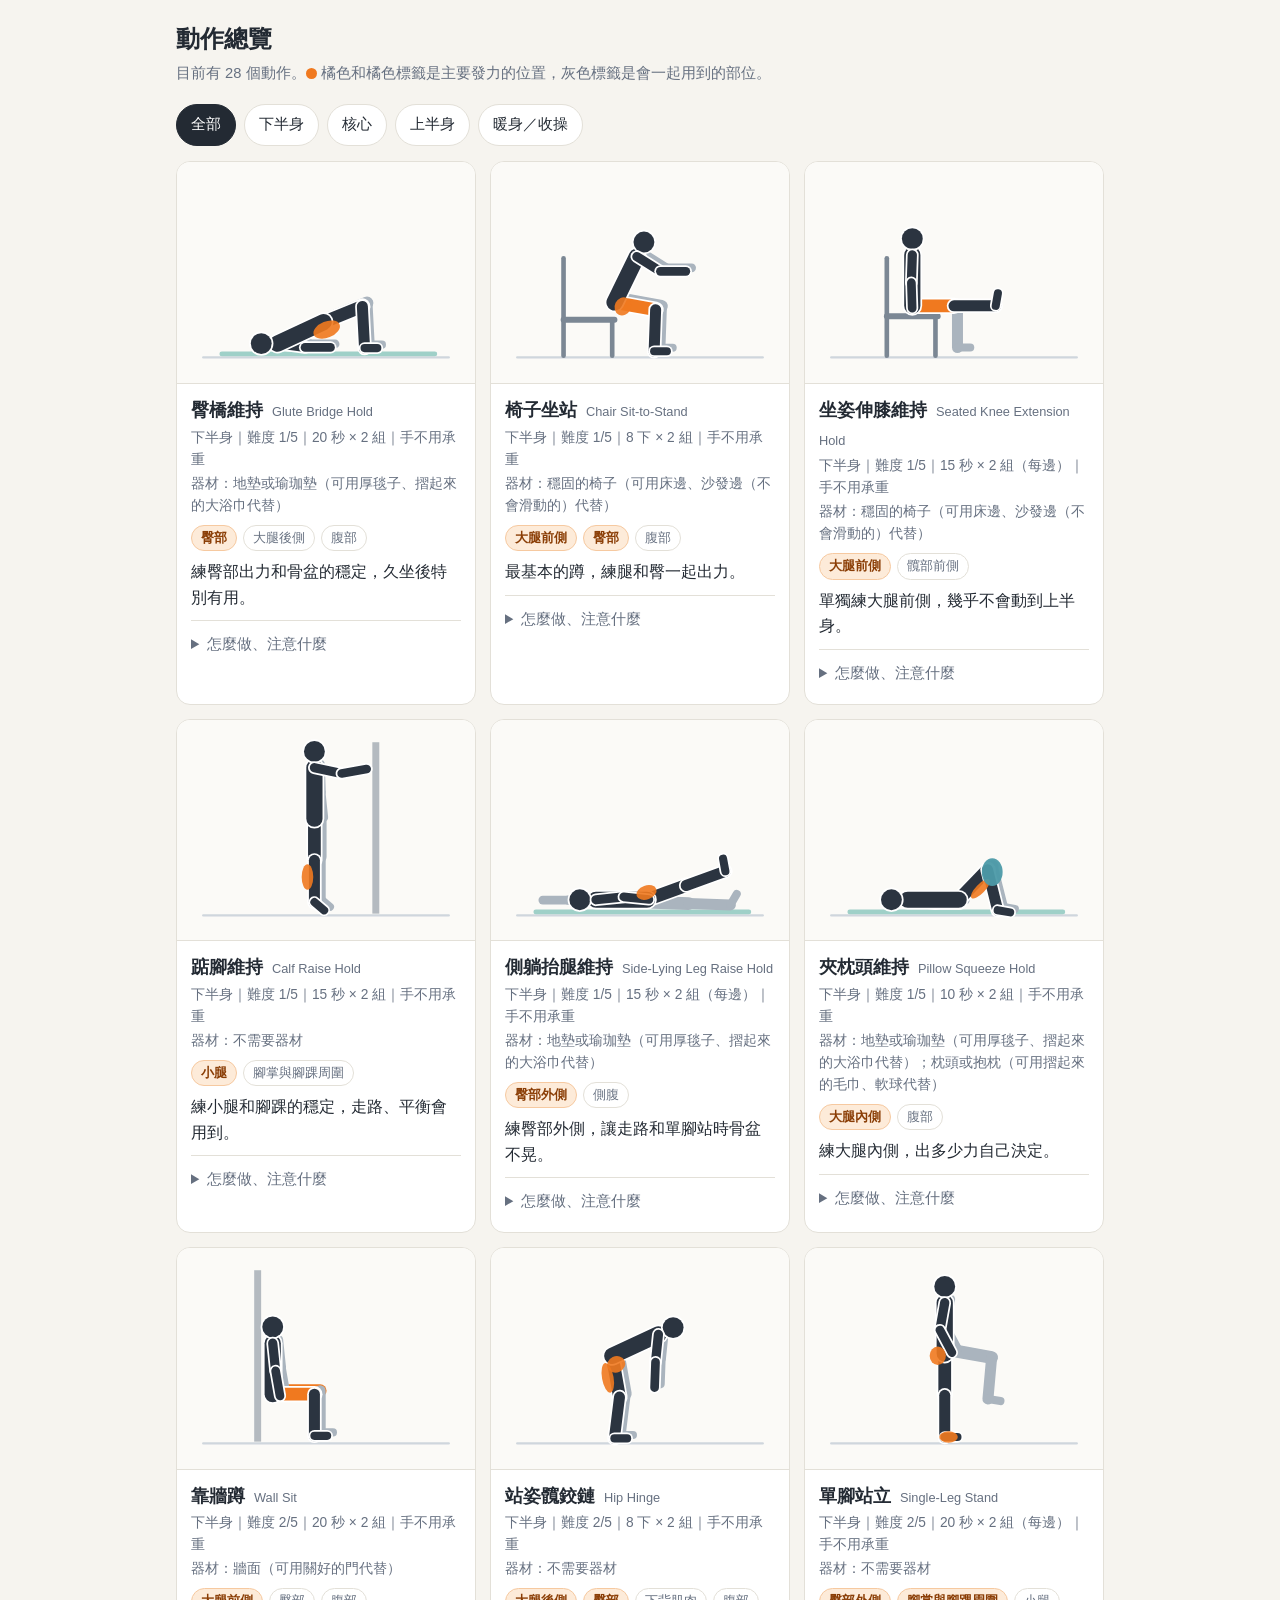
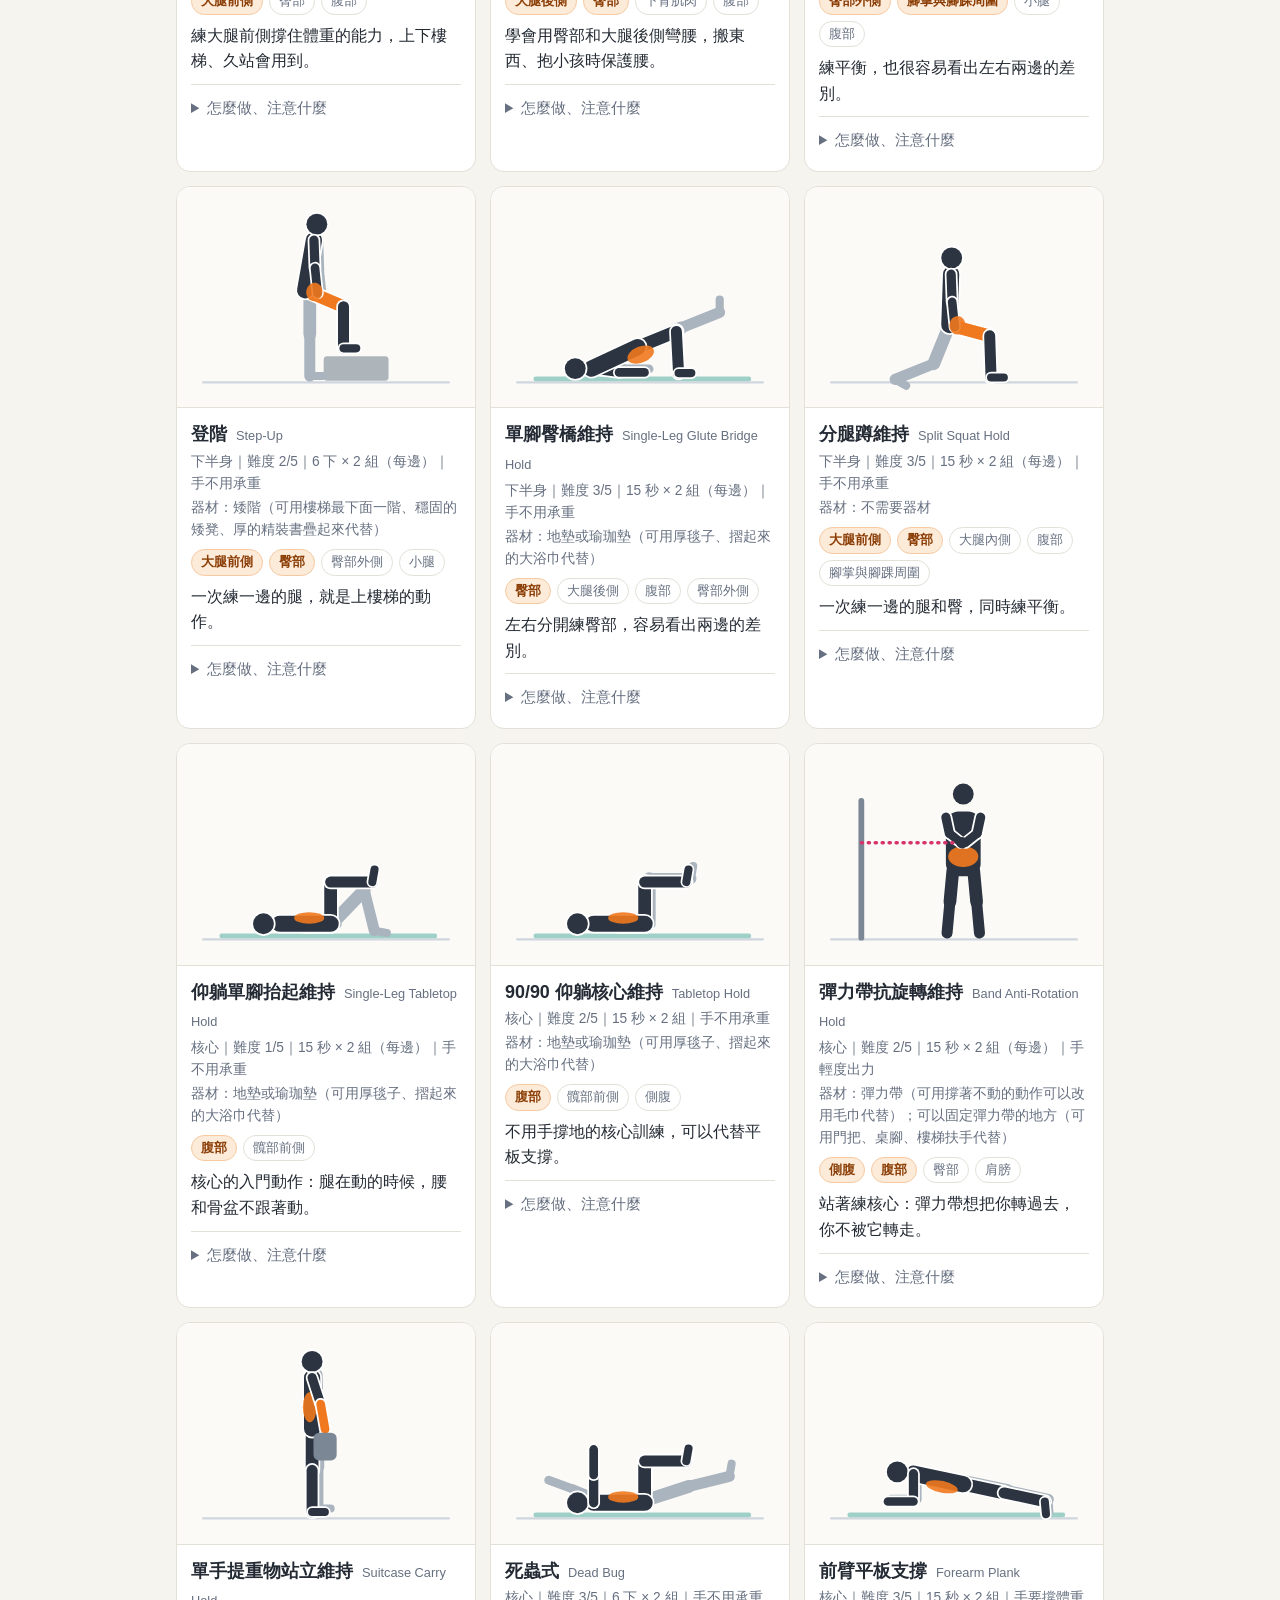
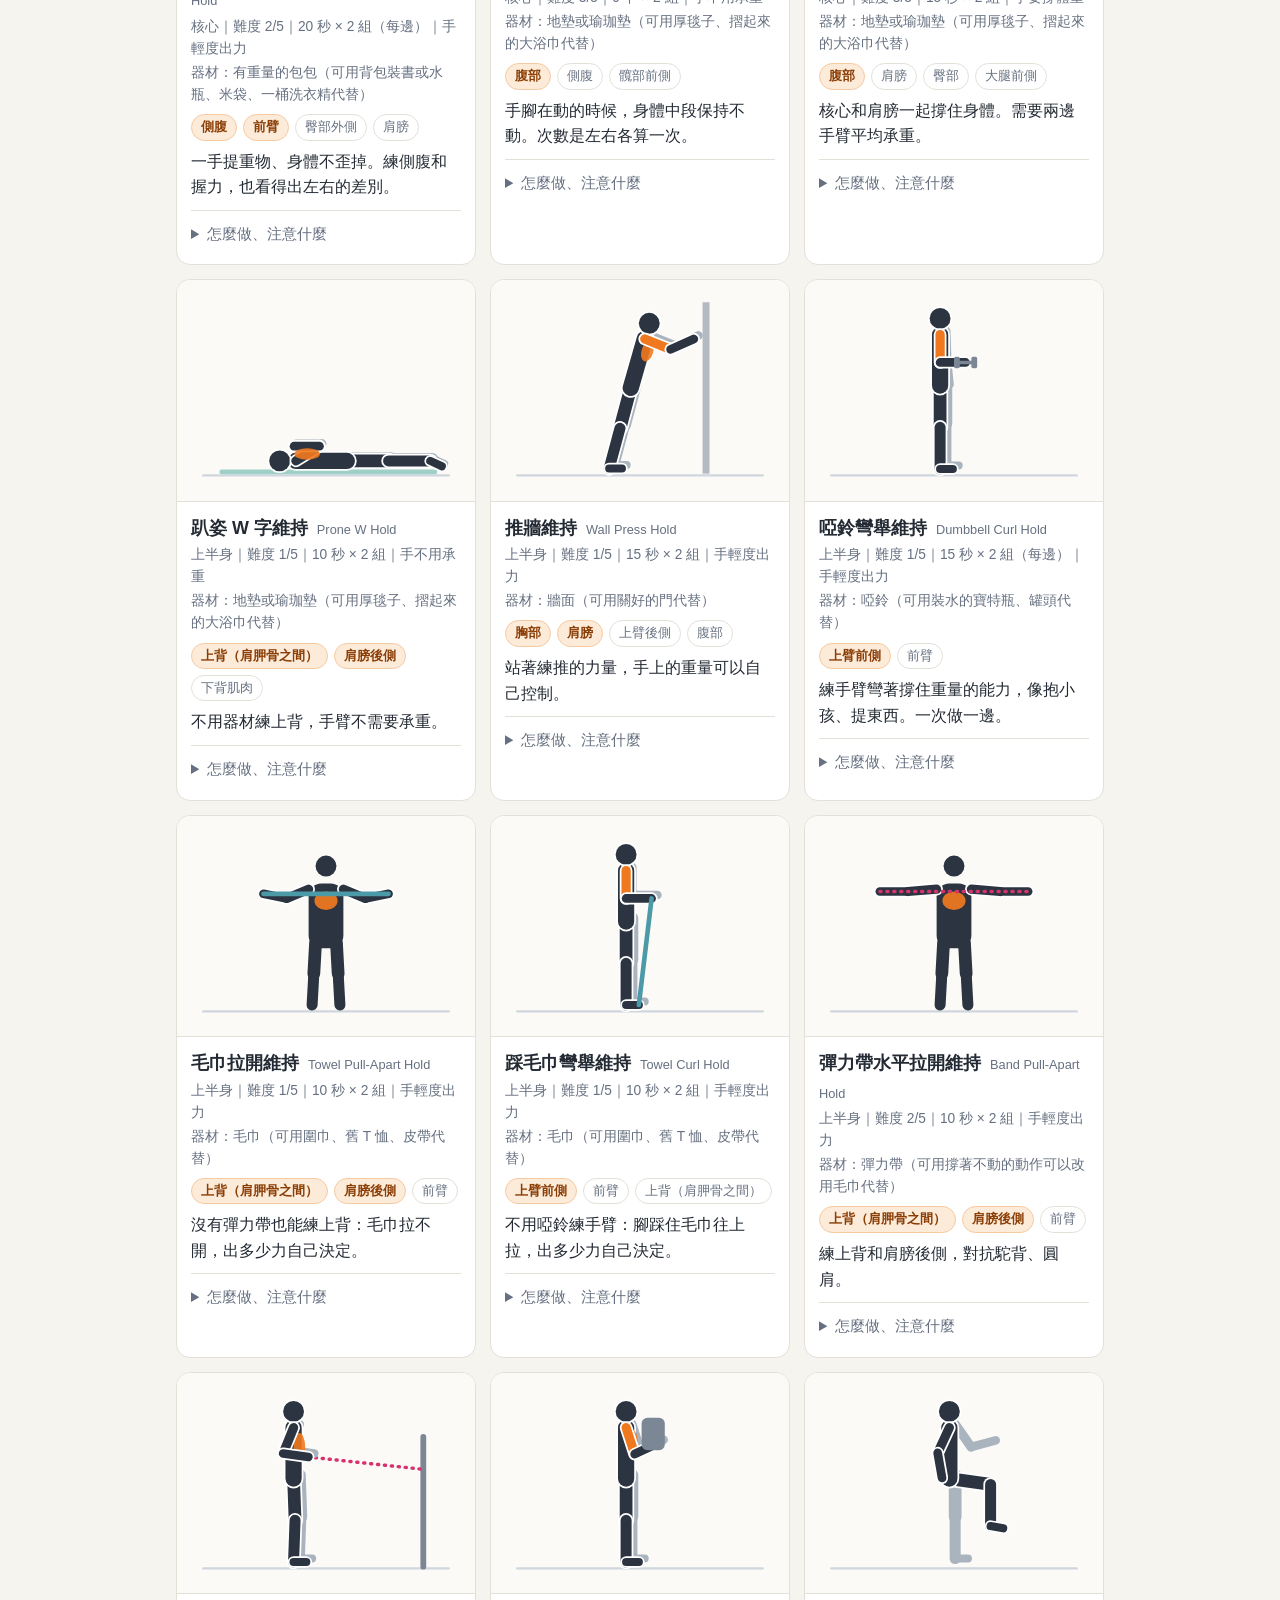
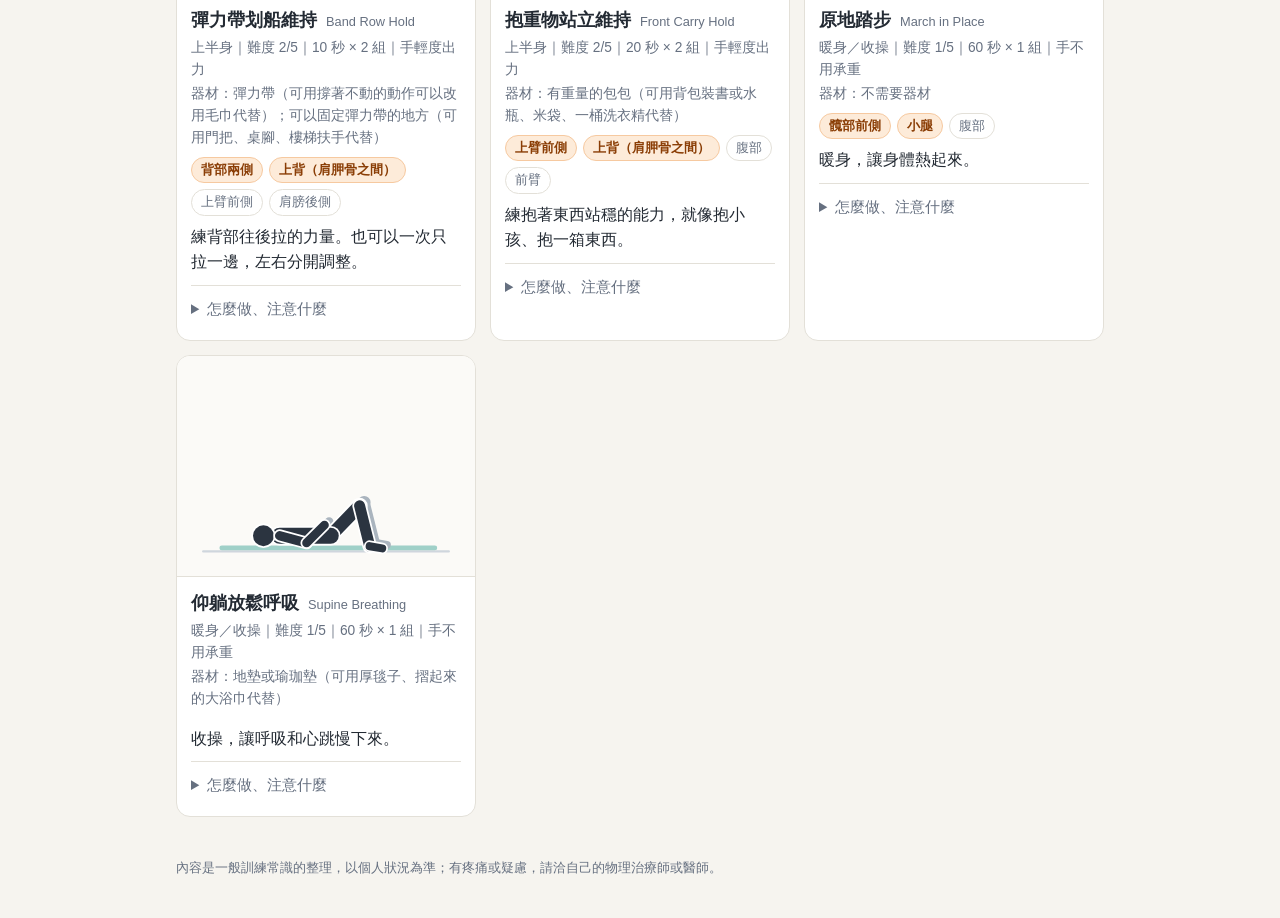
==== commit 3c098071: "加入居家物品的範本動作、替代器材與首頁 - 新增 6 個動作：毛巾拉開、踩毛巾彎舉、抱重物、單手提重物、登階、夾枕頭 - equipment 加 substitute（可代替的東西） - index." ====
--- a/catalog.html
+++ b/catalog.html
@@ -33,7 +33,7 @@
 footer{max-width:960px;margin:auto;padding:0 16px 40px;color:var(--mute);font-size:.84rem}
 </style></head><body>
 <header><h1>動作總覽</h1>
-<p>目前有 22 個動作。<span class="legend"></span> 橘色和橘色標籤是主要發力的位置，灰色標籤是會一起用到的部位。</p></header>
+<p>目前有 28 個動作。<span class="legend"></span> 橘色和橘色標籤是主要發力的位置，灰色標籤是會一起用到的部位。</p></header>
 <nav aria-label="篩選部位">
 <button data-f="all" aria-pressed="true">全部</button><button data-f="lower" aria-pressed="false">下半身</button><button data-f="core" aria-pressed="false">核心</button><button data-f="upper" aria-pressed="false">上半身</button><button data-f="full" aria-pressed="false">暖身／收操</button>
 </nav>
@@ -44,7 +44,7 @@
   <div class="body">
     <h2>臀橋維持 <small>Glute Bridge Hold</small></h2>
     <p class="meta">下半身｜難度 1/5｜20 秒 × 2 組｜手不用承重</p>
-    <p class="meta">器材：地墊或瑜珈墊</p>
+    <p class="meta">器材：地墊或瑜珈墊（可用厚毯子、摺起來的大浴巾代替）</p>
     <div class="chips"><span class="chip p">臀部</span><span class="chip">大腿後側</span><span class="chip">腹部</span></div>
     <p class="effect">練臀部出力和骨盆的穩定，久坐後特別有用。</p>
     <details><summary>怎麼做、注意什麼</summary>
@@ -63,7 +63,7 @@
   <div class="body">
     <h2>椅子坐站 <small>Chair Sit-to-Stand</small></h2>
     <p class="meta">下半身｜難度 1/5｜8 下 × 2 組｜手不用承重</p>
-    <p class="meta">器材：穩固的椅子</p>
+    <p class="meta">器材：穩固的椅子（可用床邊、沙發邊（不會滑動的）代替）</p>
     <div class="chips"><span class="chip p">大腿前側</span><span class="chip p">臀部</span><span class="chip">腹部</span></div>
     <p class="effect">最基本的蹲，練腿和臀一起出力。</p>
     <details><summary>怎麼做、注意什麼</summary>
@@ -82,7 +82,7 @@
   <div class="body">
     <h2>坐姿伸膝維持 <small>Seated Knee Extension Hold</small></h2>
     <p class="meta">下半身｜難度 1/5｜15 秒 × 2 組（每邊）｜手不用承重</p>
-    <p class="meta">器材：穩固的椅子</p>
+    <p class="meta">器材：穩固的椅子（可用床邊、沙發邊（不會滑動的）代替）</p>
     <div class="chips"><span class="chip p">大腿前側</span><span class="chip">髖部前側</span></div>
     <p class="effect">單獨練大腿前側，幾乎不會動到上半身。</p>
     <details><summary>怎麼做、注意什麼</summary>
@@ -120,7 +120,7 @@
   <div class="body">
     <h2>側躺抬腿維持 <small>Side-Lying Leg Raise Hold</small></h2>
     <p class="meta">下半身｜難度 1/5｜15 秒 × 2 組（每邊）｜手不用承重</p>
-    <p class="meta">器材：地墊或瑜珈墊</p>
+    <p class="meta">器材：地墊或瑜珈墊（可用厚毯子、摺起來的大浴巾代替）</p>
     <div class="chips"><span class="chip p">臀部外側</span><span class="chip">側腹</span></div>
     <p class="effect">練臀部外側，讓走路和單腳站時骨盆不晃。</p>
     <details><summary>怎麼做、注意什麼</summary>
@@ -134,12 +134,31 @@
   </div>
 </article>
 <article class="card" data-region="lower">
+  <div class="fig"><svg xmlns="http://www.w3.org/2000/svg" viewBox="0 0 240 180" role="img" aria-label="pillow-squeeze-hold"><line x1="14.0" y1="163.5" x2="226.0" y2="163.5" stroke="#cfd6dd" stroke-width="2" stroke-linecap="round" /><line x1="30.0" y1="160.5" x2="214.0" y2="160.5" stroke="#9fd0c8" stroke-width="4" stroke-linecap="round" /><line x1="128.0" y1="147.0" x2="153.0" y2="121.1" stroke="#aab4be" stroke-width="11" stroke-linecap="round" /><line x1="153.0" y1="121.1" x2="161.7" y2="156.0" stroke="#aab4be" stroke-width="9.5" stroke-linecap="round" /><line x1="161.7" y1="156.0" x2="172.5" y2="157.9" stroke="#aab4be" stroke-width="7" stroke-linecap="round" /><line x1="84.0" y1="147.0" x2="107.8" y2="150.3" stroke="#aab4be" stroke-width="8" stroke-linecap="round" /><line x1="107.8" y1="150.3" x2="129.8" y2="150.3" stroke="#aab4be" stroke-width="7.5" stroke-linecap="round" /><line x1="80.0" y1="150.0" x2="103.8" y2="153.3" stroke="#ffffff" stroke-width="11" stroke-linecap="round" /><line x1="80.0" y1="150.0" x2="103.8" y2="153.3" stroke="#2b3440" stroke-width="8" stroke-linecap="round" /><line x1="103.8" y1="153.3" x2="125.8" y2="153.3" stroke="#ffffff" stroke-width="10.5" stroke-linecap="round" /><line x1="103.8" y1="153.3" x2="125.8" y2="153.3" stroke="#2b3440" stroke-width="7.5" stroke-linecap="round" /><line x1="124.0" y1="150.0" x2="149.0" y2="124.1" stroke="#ffffff" stroke-width="14" stroke-linecap="round" /><line x1="124.0" y1="150.0" x2="149.0" y2="124.1" stroke="#2b3440" stroke-width="11" stroke-linecap="round" /><line x1="149.0" y1="124.1" x2="157.7" y2="159.0" stroke="#ffffff" stroke-width="12.5" stroke-linecap="round" /><line x1="149.0" y1="124.1" x2="157.7" y2="159.0" stroke="#2b3440" stroke-width="9.5" stroke-linecap="round" /><line x1="157.7" y1="159.0" x2="168.5" y2="160.9" stroke="#ffffff" stroke-width="10" stroke-linecap="round" /><line x1="157.7" y1="159.0" x2="168.5" y2="160.9" stroke="#2b3440" stroke-width="7" stroke-linecap="round" /><line x1="124.0" y1="150.0" x2="80.0" y2="150.0" stroke="#ffffff" stroke-width="17" stroke-linecap="round" /><line x1="124.0" y1="150.0" x2="80.0" y2="150.0" stroke="#2b3440" stroke-width="14" stroke-linecap="round" /><circle cx="66.0" cy="150.0" r="10.5" fill="#ffffff" /><circle cx="66.0" cy="150.0" r="9" fill="#2b3440" /><ellipse cx="142.8" cy="140.6" rx="11" ry="4" fill="#f0791f" opacity="0.9" transform="rotate(-46 142.8 140.6)"/><ellipse cx="153.0" cy="126.1" rx="9" ry="12" fill="#4c9aa8" opacity="0.95"/></svg>
+</div>
+  <div class="body">
+    <h2>夾枕頭維持 <small>Pillow Squeeze Hold</small></h2>
+    <p class="meta">下半身｜難度 1/5｜10 秒 × 2 組｜手不用承重</p>
+    <p class="meta">器材：地墊或瑜珈墊（可用厚毯子、摺起來的大浴巾代替）；枕頭或抱枕（可用摺起來的毛巾、軟球代替）</p>
+    <div class="chips"><span class="chip p">大腿內側</span><span class="chip">腹部</span></div>
+    <p class="effect">練大腿內側，出多少力自己決定。</p>
+    <details><summary>怎麼做、注意什麼</summary>
+      <h3>步驟</h3><ol><li>仰躺，膝蓋彎曲，雙腳踩地。</li><li>把枕頭夾在兩個膝蓋中間。</li><li>膝蓋往中間夾，停住。</li></ol>
+      <h3>提示</h3><ul><li>出大約六、七成力，正常呼吸。</li><li>腰保持原本的位置，不要拱起來。</li><li>兩邊平均出力。</li></ul>
+      <h3>避免</h3><ul><li>憋氣。</li><li>腰拱起來。</li><li>腳掌離地。</li></ul>
+      <h3>如果這些地方有感覺</h3><ul><li><b>髖關節</b>：少出一點力，或換大一點的枕頭讓膝蓋不用夾那麼近。</li><li><b>腰（下背）</b>：腰拱起來了。少出一點力，吐氣時肋骨往下沉。</li></ul>
+      <p class="meta">太難的話：少出一點力。</p>
+      <p class='meta'>可以換成：臀橋維持、側躺抬腿維持</p>
+    </details>
+  </div>
+</article>
+<article class="card" data-region="lower">
   <div class="fig"><svg xmlns="http://www.w3.org/2000/svg" viewBox="0 0 240 180" role="img" aria-label="wall-sit"><line x1="14.0" y1="163.5" x2="226.0" y2="163.5" stroke="#cfd6dd" stroke-width="2" stroke-linecap="round" /><rect x="58" y="14" width="6" height="148" fill="#7b8794" opacity="0.55"/><line x1="79.0" y1="118.0" x2="115.0" y2="118.0" stroke="#f0791f" stroke-width="11" stroke-linecap="round" /><line x1="115.0" y1="118.0" x2="115.0" y2="154.0" stroke="#aab4be" stroke-width="9.5" stroke-linecap="round" /><line x1="115.0" y1="154.0" x2="126.0" y2="154.0" stroke="#aab4be" stroke-width="7" stroke-linecap="round" /><line x1="79.0" y1="74.0" x2="81.5" y2="97.9" stroke="#aab4be" stroke-width="8" stroke-linecap="round" /><line x1="81.5" y1="97.9" x2="85.3" y2="119.5" stroke="#aab4be" stroke-width="7.5" stroke-linecap="round" /><line x1="74.0" y1="121.0" x2="110.0" y2="121.0" stroke="#ffffff" stroke-width="14" stroke-linecap="round" /><line x1="74.0" y1="121.0" x2="110.0" y2="121.0" stroke="#f0791f" stroke-width="11" stroke-linecap="round" /><line x1="110.0" y1="121.0" x2="110.0" y2="157.0" stroke="#ffffff" stroke-width="12.5" stroke-linecap="round" /><line x1="110.0" y1="121.0" x2="110.0" y2="157.0" stroke="#2b3440" stroke-width="9.5" stroke-linecap="round" /><line x1="110.0" y1="157.0" x2="121.0" y2="157.0" stroke="#ffffff" stroke-width="10" stroke-linecap="round" /><line x1="110.0" y1="157.0" x2="121.0" y2="157.0" stroke="#2b3440" stroke-width="7" stroke-linecap="round" /><line x1="74.0" y1="121.0" x2="74.0" y2="77.0" stroke="#ffffff" stroke-width="17" stroke-linecap="round" /><line x1="74.0" y1="121.0" x2="74.0" y2="77.0" stroke="#2b3440" stroke-width="14" stroke-linecap="round" /><circle cx="74.0" cy="63.0" r="10.5" fill="#ffffff" /><circle cx="74.0" cy="63.0" r="9" fill="#2b3440" /><line x1="74.0" y1="77.0" x2="76.5" y2="100.9" stroke="#ffffff" stroke-width="11" stroke-linecap="round" /><line x1="74.0" y1="77.0" x2="76.5" y2="100.9" stroke="#2b3440" stroke-width="8" stroke-linecap="round" /><line x1="76.5" y1="100.9" x2="80.3" y2="122.5" stroke="#ffffff" stroke-width="10.5" stroke-linecap="round" /><line x1="76.5" y1="100.9" x2="80.3" y2="122.5" stroke="#2b3440" stroke-width="7.5" stroke-linecap="round" /></svg>
 </div>
   <div class="body">
     <h2>靠牆蹲 <small>Wall Sit</small></h2>
     <p class="meta">下半身｜難度 2/5｜20 秒 × 2 組｜手不用承重</p>
-    <p class="meta">器材：牆面</p>
+    <p class="meta">器材：牆面（可用關好的門代替）</p>
     <div class="chips"><span class="chip p">大腿前側</span><span class="chip">臀部</span><span class="chip">腹部</span></div>
     <p class="effect">練大腿前側撐住體重的能力，上下樓梯、久站會用到。</p>
     <details><summary>怎麼做、注意什麼</summary>
@@ -191,12 +210,31 @@
   </div>
 </article>
 <article class="card" data-region="lower">
+  <div class="fig"><svg xmlns="http://www.w3.org/2000/svg" viewBox="0 0 240 180" role="img" aria-label="step-up"><line x1="14.0" y1="163.5" x2="226.0" y2="163.5" stroke="#cfd6dd" stroke-width="2" stroke-linecap="round" /><rect x="118" y="141" width="56" height="21" rx="3" fill="#7b8794" opacity="0.6"/><line x1="106.0" y1="86.0" x2="106.0" y2="122.0" stroke="#aab4be" stroke-width="11" stroke-linecap="round" /><line x1="106.0" y1="122.0" x2="106.0" y2="158.0" stroke="#aab4be" stroke-width="9.5" stroke-linecap="round" /><line x1="106.0" y1="158.0" x2="117.0" y2="158.0" stroke="#aab4be" stroke-width="7" stroke-linecap="round" /><line x1="113.6" y1="42.7" x2="114.5" y2="66.7" stroke="#aab4be" stroke-width="8" stroke-linecap="round" /><line x1="114.5" y1="66.7" x2="116.8" y2="88.5" stroke="#aab4be" stroke-width="7.5" stroke-linecap="round" /><line x1="102.0" y1="84.0" x2="135.1" y2="98.1" stroke="#ffffff" stroke-width="14" stroke-linecap="round" /><line x1="102.0" y1="84.0" x2="135.1" y2="98.1" stroke="#f0791f" stroke-width="11" stroke-linecap="round" /><line x1="135.1" y1="98.1" x2="135.1" y2="134.1" stroke="#ffffff" stroke-width="12.5" stroke-linecap="round" /><line x1="135.1" y1="98.1" x2="135.1" y2="134.1" stroke="#2b3440" stroke-width="9.5" stroke-linecap="round" /><line x1="135.1" y1="134.1" x2="146.1" y2="134.1" stroke="#ffffff" stroke-width="10" stroke-linecap="round" /><line x1="135.1" y1="134.1" x2="146.1" y2="134.1" stroke="#2b3440" stroke-width="7" stroke-linecap="round" /><line x1="102.0" y1="84.0" x2="109.6" y2="40.7" stroke="#ffffff" stroke-width="17" stroke-linecap="round" /><line x1="102.0" y1="84.0" x2="109.6" y2="40.7" stroke="#2b3440" stroke-width="14" stroke-linecap="round" /><circle cx="112.1" cy="26.9" r="10.5" fill="#ffffff" /><circle cx="112.1" cy="26.9" r="9" fill="#2b3440" /><line x1="109.6" y1="40.7" x2="110.5" y2="64.7" stroke="#ffffff" stroke-width="11" stroke-linecap="round" /><line x1="109.6" y1="40.7" x2="110.5" y2="64.7" stroke="#2b3440" stroke-width="8" stroke-linecap="round" /><line x1="110.5" y1="64.7" x2="112.8" y2="86.5" stroke="#ffffff" stroke-width="10.5" stroke-linecap="round" /><line x1="110.5" y1="64.7" x2="112.8" y2="86.5" stroke="#2b3440" stroke-width="7.5" stroke-linecap="round" /><ellipse cx="109.9" cy="85.4" rx="8" ry="7" fill="#f0791f" opacity="0.9" transform="rotate(-80 109.9 85.4)"/></svg>
+</div>
+  <div class="body">
+    <h2>登階 <small>Step-Up</small></h2>
+    <p class="meta">下半身｜難度 2/5｜6 下 × 2 組（每邊）｜手不用承重</p>
+    <p class="meta">器材：矮階（可用樓梯最下面一階、穩固的矮凳、厚的精裝書疊起來代替）</p>
+    <div class="chips"><span class="chip p">大腿前側</span><span class="chip p">臀部</span><span class="chip">臀部外側</span><span class="chip">小腿</span></div>
+    <p class="effect">一次練一邊的腿，就是上樓梯的動作。</p>
+    <details><summary>怎麼做、注意什麼</summary>
+      <h3>步驟</h3><ol><li>一隻腳整個踩在矮階上。</li><li>踩在階上的腳用力，把身體帶上去站直。</li><li>慢慢下來，同一隻腳做完再換邊。</li></ol>
+      <h3>提示</h3><ul><li>用階上的腳出力，地上的腳不要蹬。</li><li>膝蓋對著腳尖。</li><li>下來的時候慢，數三秒。</li></ul>
+      <h3>避免</h3><ul><li>地上的腳用力蹬上去。</li><li>膝蓋往內倒。</li><li>下來時直接掉下去。</li></ul>
+      <h3>如果這些地方有感覺</h3><ul><li><b>膝蓋</b>：階太高了。換矮一點的，手扶牆。</li><li><b>腰（下背）</b>：身體前傾太多。胸口打開，階換矮一點。</li></ul>
+      <p class="meta">太難的話：換矮一點的階，手扶牆或扶手。</p>
+      <p class='meta'>可以換成：椅子坐站、分腿蹲維持</p>
+    </details>
+  </div>
+</article>
+<article class="card" data-region="lower">
   <div class="fig"><svg xmlns="http://www.w3.org/2000/svg" viewBox="0 0 240 180" role="img" aria-label="single-leg-glute-bridge-hold"><line x1="14.0" y1="163.5" x2="226.0" y2="163.5" stroke="#cfd6dd" stroke-width="2" stroke-linecap="round" /><line x1="30.0" y1="160.5" x2="214.0" y2="160.5" stroke="#9fd0c8" stroke-width="4" stroke-linecap="round" /><line x1="122.0" y1="130.0" x2="155.4" y2="116.5" stroke="#aab4be" stroke-width="11" stroke-linecap="round" /><line x1="155.4" y1="116.5" x2="188.8" y2="103.0" stroke="#aab4be" stroke-width="9.5" stroke-linecap="round" /><line x1="188.8" y1="103.0" x2="188.8" y2="92.0" stroke="#aab4be" stroke-width="7" stroke-linecap="round" /><line x1="82.1" y1="148.6" x2="105.9" y2="151.9" stroke="#aab4be" stroke-width="8" stroke-linecap="round" /><line x1="105.9" y1="151.9" x2="127.9" y2="151.9" stroke="#aab4be" stroke-width="7.5" stroke-linecap="round" /><line x1="78.1" y1="151.6" x2="101.9" y2="154.9" stroke="#ffffff" stroke-width="11" stroke-linecap="round" /><line x1="78.1" y1="151.6" x2="101.9" y2="154.9" stroke="#2b3440" stroke-width="8" stroke-linecap="round" /><line x1="101.9" y1="154.9" x2="123.9" y2="154.9" stroke="#ffffff" stroke-width="10.5" stroke-linecap="round" /><line x1="101.9" y1="154.9" x2="123.9" y2="154.9" stroke="#2b3440" stroke-width="7.5" stroke-linecap="round" /><line x1="118.0" y1="133.0" x2="151.4" y2="119.5" stroke="#ffffff" stroke-width="14" stroke-linecap="round" /><line x1="118.0" y1="133.0" x2="151.4" y2="119.5" stroke="#2b3440" stroke-width="11" stroke-linecap="round" /><line x1="151.4" y1="119.5" x2="153.3" y2="155.5" stroke="#ffffff" stroke-width="12.5" stroke-linecap="round" /><line x1="151.4" y1="119.5" x2="153.3" y2="155.5" stroke="#2b3440" stroke-width="9.5" stroke-linecap="round" /><line x1="153.3" y1="155.5" x2="164.3" y2="155.5" stroke="#ffffff" stroke-width="10" stroke-linecap="round" /><line x1="153.3" y1="155.5" x2="164.3" y2="155.5" stroke="#2b3440" stroke-width="7" stroke-linecap="round" /><line x1="118.0" y1="133.0" x2="78.1" y2="151.6" stroke="#ffffff" stroke-width="17" stroke-linecap="round" /><line x1="118.0" y1="133.0" x2="78.1" y2="151.6" stroke="#2b3440" stroke-width="14" stroke-linecap="round" /><circle cx="64.1" cy="151.6" r="10.5" fill="#ffffff" /><circle cx="64.1" cy="151.6" r="9" fill="#2b3440" /><ellipse cx="120.6" cy="139.5" rx="12" ry="7" fill="#f0791f" opacity="0.9" transform="rotate(-22 120.6 139.5)"/></svg>
 </div>
   <div class="body">
     <h2>單腳臀橋維持 <small>Single-Leg Glute Bridge Hold</small></h2>
     <p class="meta">下半身｜難度 3/5｜15 秒 × 2 組（每邊）｜手不用承重</p>
-    <p class="meta">器材：地墊或瑜珈墊</p>
+    <p class="meta">器材：地墊或瑜珈墊（可用厚毯子、摺起來的大浴巾代替）</p>
     <div class="chips"><span class="chip p">臀部</span><span class="chip">大腿後側</span><span class="chip">腹部</span><span class="chip">臀部外側</span></div>
     <p class="effect">左右分開練臀部，容易看出兩邊的差別。</p>
     <details><summary>怎麼做、注意什麼</summary>
@@ -234,7 +272,7 @@
   <div class="body">
     <h2>仰躺單腳抬起維持 <small>Single-Leg Tabletop Hold</small></h2>
     <p class="meta">核心｜難度 1/5｜15 秒 × 2 組（每邊）｜手不用承重</p>
-    <p class="meta">器材：地墊或瑜珈墊</p>
+    <p class="meta">器材：地墊或瑜珈墊（可用厚毯子、摺起來的大浴巾代替）</p>
     <div class="chips"><span class="chip p">腹部</span><span class="chip">髖部前側</span></div>
     <p class="effect">核心的入門動作：腿在動的時候，腰和骨盆不跟著動。</p>
     <details><summary>怎麼做、注意什麼</summary>
@@ -253,7 +291,7 @@
   <div class="body">
     <h2>90/90 仰躺核心維持 <small>Tabletop Hold</small></h2>
     <p class="meta">核心｜難度 2/5｜15 秒 × 2 組｜手不用承重</p>
-    <p class="meta">器材：地墊或瑜珈墊</p>
+    <p class="meta">器材：地墊或瑜珈墊（可用厚毯子、摺起來的大浴巾代替）</p>
     <div class="chips"><span class="chip p">腹部</span><span class="chip">髖部前側</span><span class="chip">側腹</span></div>
     <p class="effect">不用手撐地的核心訓練，可以代替平板支撐。</p>
     <details><summary>怎麼做、注意什麼</summary>
@@ -272,7 +310,7 @@
   <div class="body">
     <h2>彈力帶抗旋轉維持 <small>Band Anti-Rotation Hold</small></h2>
     <p class="meta">核心｜難度 2/5｜15 秒 × 2 組（每邊）｜手輕度出力</p>
-    <p class="meta">器材：彈力帶、可以固定彈力帶的地方（門把、桌腳）</p>
+    <p class="meta">器材：彈力帶（可用撐著不動的動作可以改用毛巾代替）；可以固定彈力帶的地方（可用門把、桌腳、樓梯扶手代替）</p>
     <div class="chips"><span class="chip p">側腹</span><span class="chip p">腹部</span><span class="chip">臀部</span><span class="chip">肩膀</span></div>
     <p class="effect">站著練核心：彈力帶想把你轉過去，你不被它轉走。</p>
     <details><summary>怎麼做、注意什麼</summary>
@@ -286,12 +324,31 @@
   </div>
 </article>
 <article class="card" data-region="core">
+  <div class="fig"><svg xmlns="http://www.w3.org/2000/svg" viewBox="0 0 240 180" role="img" aria-label="suitcase-carry-hold"><line x1="14.0" y1="163.5" x2="226.0" y2="163.5" stroke="#cfd6dd" stroke-width="2" stroke-linecap="round" /><line x1="113.0" y1="83.0" x2="113.0" y2="119.0" stroke="#aab4be" stroke-width="11" stroke-linecap="round" /><line x1="113.0" y1="119.0" x2="113.0" y2="155.0" stroke="#aab4be" stroke-width="9.5" stroke-linecap="round" /><line x1="113.0" y1="155.0" x2="124.0" y2="155.0" stroke="#aab4be" stroke-width="7" stroke-linecap="round" /><line x1="113.0" y1="39.0" x2="113.8" y2="63.0" stroke="#aab4be" stroke-width="8" stroke-linecap="round" /><line x1="113.8" y1="63.0" x2="116.1" y2="84.9" stroke="#aab4be" stroke-width="7.5" stroke-linecap="round" /><line x1="108.0" y1="86.0" x2="108.0" y2="122.0" stroke="#ffffff" stroke-width="14" stroke-linecap="round" /><line x1="108.0" y1="86.0" x2="108.0" y2="122.0" stroke="#2b3440" stroke-width="11" stroke-linecap="round" /><line x1="108.0" y1="122.0" x2="108.0" y2="158.0" stroke="#ffffff" stroke-width="12.5" stroke-linecap="round" /><line x1="108.0" y1="122.0" x2="108.0" y2="158.0" stroke="#2b3440" stroke-width="9.5" stroke-linecap="round" /><line x1="108.0" y1="158.0" x2="119.0" y2="158.0" stroke="#ffffff" stroke-width="10" stroke-linecap="round" /><line x1="108.0" y1="158.0" x2="119.0" y2="158.0" stroke="#2b3440" stroke-width="7" stroke-linecap="round" /><line x1="108.0" y1="86.0" x2="108.0" y2="42.0" stroke="#ffffff" stroke-width="17" stroke-linecap="round" /><line x1="108.0" y1="86.0" x2="108.0" y2="42.0" stroke="#2b3440" stroke-width="14" stroke-linecap="round" /><circle cx="108.0" cy="28.0" r="10.5" fill="#ffffff" /><circle cx="108.0" cy="28.0" r="9" fill="#2b3440" /><ellipse cx="106.0" cy="67.5" rx="13" ry="6" fill="#f0791f" opacity="0.9" transform="rotate(-90 106.0 67.5)"/><line x1="108.0" y1="42.0" x2="115.4" y2="64.8" stroke="#ffffff" stroke-width="11" stroke-linecap="round" /><line x1="108.0" y1="42.0" x2="115.4" y2="64.8" stroke="#2b3440" stroke-width="8" stroke-linecap="round" /><line x1="115.4" y1="64.8" x2="119.2" y2="86.5" stroke="#ffffff" stroke-width="10.5" stroke-linecap="round" /><line x1="115.4" y1="64.8" x2="119.2" y2="86.5" stroke="#f0791f" stroke-width="7.5" stroke-linecap="round" /><rect x="109.2" y="89.5" width="20" height="24" rx="5" fill="#7b8794"/></svg>
+</div>
+  <div class="body">
+    <h2>單手提重物站立維持 <small>Suitcase Carry Hold</small></h2>
+    <p class="meta">核心｜難度 2/5｜20 秒 × 2 組（每邊）｜手輕度出力</p>
+    <p class="meta">器材：有重量的包包（可用背包裝書或水瓶、米袋、一桶洗衣精代替）</p>
+    <div class="chips"><span class="chip p">側腹</span><span class="chip p">前臂</span><span class="chip">臀部外側</span><span class="chip">肩膀</span></div>
+    <p class="effect">一手提重物、身體不歪掉。練側腹和握力，也看得出左右的差別。</p>
+    <details><summary>怎麼做、注意什麼</summary>
+      <h3>步驟</h3><ol><li>一手提著有重量的包包，垂在身體旁邊。</li><li>站直，兩邊肩膀一樣高。</li><li>停住。想更難可以慢慢走。</li></ol>
+      <h3>提示</h3><ul><li>身體不要往提東西那邊倒，也不要往另一邊歪。</li><li>肩膀往下沉。</li><li>沒提東西的那邊側腹會有感覺。</li></ul>
+      <h3>避免</h3><ul><li>身體歪一邊。</li><li>聳肩。</li><li>重物靠在大腿上。</li></ul>
+      <h3>如果這些地方有感覺</h3><ul><li><b>腰（下背）</b>：身體歪掉了。換輕一點，對著鏡子把肩膀擺平。</li><li><b>脖子</b>：聳肩了。換輕一點。</li><li><b>肩關節</b>：換輕一點。兩邊可以用不同重量、不同秒數。</li></ul>
+      <p class="meta">太難的話：減輕重量。左右可以用不同重量。</p>
+      <p class='meta'>可以換成：彈力帶抗旋轉維持、單腳站立</p>
+    </details>
+  </div>
+</article>
+<article class="card" data-region="core">
   <div class="fig"><svg xmlns="http://www.w3.org/2000/svg" viewBox="0 0 240 180" role="img" aria-label="dead-bug"><line x1="14.0" y1="163.5" x2="226.0" y2="163.5" stroke="#cfd6dd" stroke-width="2" stroke-linecap="round" /><line x1="30.0" y1="160.5" x2="214.0" y2="160.5" stroke="#9fd0c8" stroke-width="4" stroke-linecap="round" /><line x1="128.0" y1="147.0" x2="162.2" y2="135.9" stroke="#aab4be" stroke-width="11" stroke-linecap="round" /><line x1="162.2" y1="135.9" x2="197.2" y2="127.2" stroke="#aab4be" stroke-width="9.5" stroke-linecap="round" /><line x1="197.2" y1="127.2" x2="199.1" y2="116.3" stroke="#aab4be" stroke-width="7" stroke-linecap="round" /><line x1="84.0" y1="147.0" x2="61.7" y2="138.0" stroke="#aab4be" stroke-width="8" stroke-linecap="round" /><line x1="61.7" y1="138.0" x2="41.1" y2="130.5" stroke="#aab4be" stroke-width="7.5" stroke-linecap="round" /><line x1="124.0" y1="150.0" x2="124.0" y2="114.0" stroke="#ffffff" stroke-width="14" stroke-linecap="round" /><line x1="124.0" y1="150.0" x2="124.0" y2="114.0" stroke="#2b3440" stroke-width="11" stroke-linecap="round" /><line x1="124.0" y1="114.0" x2="160.0" y2="114.0" stroke="#ffffff" stroke-width="12.5" stroke-linecap="round" /><line x1="124.0" y1="114.0" x2="160.0" y2="114.0" stroke="#2b3440" stroke-width="9.5" stroke-linecap="round" /><line x1="160.0" y1="114.0" x2="161.9" y2="103.2" stroke="#ffffff" stroke-width="10" stroke-linecap="round" /><line x1="160.0" y1="114.0" x2="161.9" y2="103.2" stroke="#2b3440" stroke-width="7" stroke-linecap="round" /><line x1="124.0" y1="150.0" x2="80.0" y2="150.0" stroke="#ffffff" stroke-width="17" stroke-linecap="round" /><line x1="124.0" y1="150.0" x2="80.0" y2="150.0" stroke="#2b3440" stroke-width="14" stroke-linecap="round" /><circle cx="66.0" cy="150.0" r="10.5" fill="#ffffff" /><circle cx="66.0" cy="150.0" r="9" fill="#2b3440" /><line x1="80.0" y1="150.0" x2="80.0" y2="126.0" stroke="#ffffff" stroke-width="11" stroke-linecap="round" /><line x1="80.0" y1="150.0" x2="80.0" y2="126.0" stroke="#2b3440" stroke-width="8" stroke-linecap="round" /><line x1="80.0" y1="126.0" x2="80.0" y2="104.0" stroke="#ffffff" stroke-width="10.5" stroke-linecap="round" /><line x1="80.0" y1="126.0" x2="80.0" y2="104.0" stroke="#2b3440" stroke-width="7.5" stroke-linecap="round" /><ellipse cx="105.5" cy="145.0" rx="13" ry="5" fill="#f0791f" opacity="0.9" transform="rotate(180 105.5 145.0)"/></svg>
 </div>
   <div class="body">
     <h2>死蟲式 <small>Dead Bug</small></h2>
     <p class="meta">核心｜難度 3/5｜6 下 × 2 組｜手不用承重</p>
-    <p class="meta">器材：地墊或瑜珈墊</p>
+    <p class="meta">器材：地墊或瑜珈墊（可用厚毯子、摺起來的大浴巾代替）</p>
     <div class="chips"><span class="chip p">腹部</span><span class="chip">側腹</span><span class="chip">髖部前側</span></div>
     <p class="effect">手腳在動的時候，身體中段保持不動。次數是左右各算一次。</p>
     <details><summary>怎麼做、注意什麼</summary>
@@ -310,7 +367,7 @@
   <div class="body">
     <h2>前臂平板支撐 <small>Forearm Plank</small></h2>
     <p class="meta">核心｜難度 3/5｜15 秒 × 2 組｜手要撐體重</p>
-    <p class="meta">器材：地墊或瑜珈墊</p>
+    <p class="meta">器材：地墊或瑜珈墊（可用厚毯子、摺起來的大浴巾代替）</p>
     <div class="chips"><span class="chip p">腹部</span><span class="chip">肩膀</span><span class="chip">臀部</span><span class="chip">大腿前側</span></div>
     <p class="effect">核心和肩膀一起撐住身體。需要兩邊手臂平均承重。</p>
     <details><summary>怎麼做、注意什麼</summary>
@@ -329,7 +386,7 @@
   <div class="body">
     <h2>趴姿 W 字維持 <small>Prone W Hold</small></h2>
     <p class="meta">上半身｜難度 1/5｜10 秒 × 2 組｜手不用承重</p>
-    <p class="meta">器材：地墊或瑜珈墊</p>
+    <p class="meta">器材：地墊或瑜珈墊（可用厚毯子、摺起來的大浴巾代替）</p>
     <div class="chips"><span class="chip p">上背（肩胛骨之間）</span><span class="chip p">肩膀後側</span><span class="chip">下背肌肉</span></div>
     <p class="effect">不用器材練上背，手臂不需要承重。</p>
     <details><summary>怎麼做、注意什麼</summary>
@@ -348,7 +405,7 @@
   <div class="body">
     <h2>推牆維持 <small>Wall Press Hold</small></h2>
     <p class="meta">上半身｜難度 1/5｜15 秒 × 2 組｜手輕度出力</p>
-    <p class="meta">器材：牆面</p>
+    <p class="meta">器材：牆面（可用關好的門代替）</p>
     <div class="chips"><span class="chip p">胸部</span><span class="chip p">肩膀</span><span class="chip">上臂後側</span><span class="chip">腹部</span></div>
     <p class="effect">站著練推的力量，手上的重量可以自己控制。</p>
     <details><summary>怎麼做、注意什麼</summary>
@@ -367,7 +424,7 @@
   <div class="body">
     <h2>啞鈴彎舉維持 <small>Dumbbell Curl Hold</small></h2>
     <p class="meta">上半身｜難度 1/5｜15 秒 × 2 組（每邊）｜手輕度出力</p>
-    <p class="meta">器材：啞鈴（或裝水的寶特瓶）</p>
+    <p class="meta">器材：啞鈴（可用裝水的寶特瓶、罐頭代替）</p>
     <div class="chips"><span class="chip p">上臂前側</span><span class="chip">前臂</span></div>
     <p class="effect">練手臂彎著撐住重量的能力，像抱小孩、提東西。一次做一邊。</p>
     <details><summary>怎麼做、注意什麼</summary>
@@ -381,12 +438,50 @@
   </div>
 </article>
 <article class="card" data-region="upper">
+  <div class="fig"><svg xmlns="http://www.w3.org/2000/svg" viewBox="0 0 240 180" role="img" aria-label="towel-pull-apart-hold"><line x1="14.0" y1="163.5" x2="226.0" y2="163.5" stroke="#cfd6dd" stroke-width="2" stroke-linecap="round" /><line x1="111.0" y1="104.0" x2="109.5" y2="131.0" stroke="#2b3440" stroke-width="11" stroke-linecap="round" /><line x1="109.5" y1="131.0" x2="108.0" y2="158.0" stroke="#2b3440" stroke-width="9.5" stroke-linecap="round" /><line x1="129.0" y1="104.0" x2="130.5" y2="131.0" stroke="#2b3440" stroke-width="11" stroke-linecap="round" /><line x1="130.5" y1="131.0" x2="132.0" y2="158.0" stroke="#2b3440" stroke-width="9.5" stroke-linecap="round" /><rect x="105" y="53" width="30" height="56" rx="11" fill="#2b3440"/><circle cx="120.0" cy="38.0" r="9" fill="#2b3440" /><ellipse cx="120" cy="68" rx="10" ry="8" fill="#f0791f" opacity="0.92"/><ellipse cx="104" cy="57" rx="5" ry="4" fill="#f0791f" opacity="0.92"/><ellipse cx="136" cy="57" rx="5" ry="4" fill="#f0791f" opacity="0.92"/><line x1="105.0" y1="58.0" x2="86.0" y2="66.0" stroke="#ffffff" stroke-width="11" stroke-linecap="round" /><line x1="86.0" y1="66.0" x2="66.0" y2="62.0" stroke="#ffffff" stroke-width="10.5" stroke-linecap="round" /><line x1="105.0" y1="58.0" x2="86.0" y2="66.0" stroke="#2b3440" stroke-width="8" stroke-linecap="round" /><line x1="86.0" y1="66.0" x2="66.0" y2="62.0" stroke="#2b3440" stroke-width="7.5" stroke-linecap="round" /><line x1="135.0" y1="58.0" x2="154.0" y2="66.0" stroke="#ffffff" stroke-width="11" stroke-linecap="round" /><line x1="154.0" y1="66.0" x2="174.0" y2="62.0" stroke="#ffffff" stroke-width="10.5" stroke-linecap="round" /><line x1="135.0" y1="58.0" x2="154.0" y2="66.0" stroke="#2b3440" stroke-width="8" stroke-linecap="round" /><line x1="154.0" y1="66.0" x2="174.0" y2="62.0" stroke="#2b3440" stroke-width="7.5" stroke-linecap="round" /><line x1="66.0" y1="62.0" x2="174.0" y2="62.0" stroke="#4c9aa8" stroke-width="4" stroke-linecap="round" /></svg>
+</div>
+  <div class="body">
+    <h2>毛巾拉開維持 <small>Towel Pull-Apart Hold</small></h2>
+    <p class="meta">上半身｜難度 1/5｜10 秒 × 2 組｜手輕度出力</p>
+    <p class="meta">器材：毛巾（可用圍巾、舊 T 恤、皮帶代替）</p>
+    <div class="chips"><span class="chip p">上背（肩胛骨之間）</span><span class="chip p">肩膀後側</span><span class="chip">前臂</span></div>
+    <p class="effect">沒有彈力帶也能練上背：毛巾拉不開，出多少力自己決定。</p>
+    <details><summary>怎麼做、注意什麼</summary>
+      <h3>步驟</h3><ol><li>站直，雙手握住毛巾兩端，比肩膀寬一點，舉到胸口高度。</li><li>雙手往兩邊拉，像要把毛巾拉斷，肩胛骨往中間靠。</li><li>持續出力，停住。</li></ol>
+      <h3>提示</h3><ul><li>用肩胛骨往中間夾。</li><li>肩膀往下沉，遠離耳朵。</li><li>出大約六、七成力就好，要能正常呼吸。</li></ul>
+      <h3>避免</h3><ul><li>聳肩。</li><li>憋氣硬拉。</li><li>手腕往後折。</li></ul>
+      <h3>如果這些地方有感覺</h3><ul><li><b>脖子</b>：聳肩了。少出一點力，肩膀先往下沉。</li><li><b>肩關節</b>：少出一點力，或把手放低一點。兩邊出力不一樣是可以的。</li><li><b>手腕</b>：手腕保持和前臂一直線，毛巾握短一點。</li></ul>
+      <p class="meta">太難的話：少出一點力，或縮短秒數。</p>
+      <p class='meta'>可以換成：彈力帶水平拉開維持、趴姿 W 字維持</p>
+    </details>
+  </div>
+</article>
+<article class="card" data-region="upper">
+  <div class="fig"><svg xmlns="http://www.w3.org/2000/svg" viewBox="0 0 240 180" role="img" aria-label="towel-curl-hold"><line x1="14.0" y1="163.5" x2="226.0" y2="163.5" stroke="#cfd6dd" stroke-width="2" stroke-linecap="round" /><line x1="113.0" y1="83.0" x2="113.0" y2="119.0" stroke="#aab4be" stroke-width="11" stroke-linecap="round" /><line x1="113.0" y1="119.0" x2="113.0" y2="155.0" stroke="#aab4be" stroke-width="9.5" stroke-linecap="round" /><line x1="113.0" y1="155.0" x2="124.0" y2="155.0" stroke="#aab4be" stroke-width="7" stroke-linecap="round" /><line x1="113.0" y1="39.0" x2="113.0" y2="63.0" stroke="#aab4be" stroke-width="8" stroke-linecap="round" /><line x1="113.0" y1="63.0" x2="135.0" y2="63.0" stroke="#aab4be" stroke-width="7.5" stroke-linecap="round" /><line x1="108.0" y1="86.0" x2="108.0" y2="122.0" stroke="#ffffff" stroke-width="14" stroke-linecap="round" /><line x1="108.0" y1="86.0" x2="108.0" y2="122.0" stroke="#2b3440" stroke-width="11" stroke-linecap="round" /><line x1="108.0" y1="122.0" x2="108.0" y2="158.0" stroke="#ffffff" stroke-width="12.5" stroke-linecap="round" /><line x1="108.0" y1="122.0" x2="108.0" y2="158.0" stroke="#2b3440" stroke-width="9.5" stroke-linecap="round" /><line x1="108.0" y1="158.0" x2="119.0" y2="158.0" stroke="#ffffff" stroke-width="10" stroke-linecap="round" /><line x1="108.0" y1="158.0" x2="119.0" y2="158.0" stroke="#2b3440" stroke-width="7" stroke-linecap="round" /><line x1="108.0" y1="86.0" x2="108.0" y2="42.0" stroke="#ffffff" stroke-width="17" stroke-linecap="round" /><line x1="108.0" y1="86.0" x2="108.0" y2="42.0" stroke="#2b3440" stroke-width="14" stroke-linecap="round" /><circle cx="108.0" cy="28.0" r="10.5" fill="#ffffff" /><circle cx="108.0" cy="28.0" r="9" fill="#2b3440" /><line x1="108.0" y1="42.0" x2="108.0" y2="66.0" stroke="#ffffff" stroke-width="11" stroke-linecap="round" /><line x1="108.0" y1="42.0" x2="108.0" y2="66.0" stroke="#f0791f" stroke-width="8" stroke-linecap="round" /><line x1="108.0" y1="66.0" x2="130.0" y2="66.0" stroke="#ffffff" stroke-width="10.5" stroke-linecap="round" /><line x1="108.0" y1="66.0" x2="130.0" y2="66.0" stroke="#2b3440" stroke-width="7.5" stroke-linecap="round" /><line x1="130.0" y1="66.0" x2="119.0" y2="158.0" stroke="#4c9aa8" stroke-width="4" stroke-linecap="round" /></svg>
+</div>
+  <div class="body">
+    <h2>踩毛巾彎舉維持 <small>Towel Curl Hold</small></h2>
+    <p class="meta">上半身｜難度 1/5｜10 秒 × 2 組｜手輕度出力</p>
+    <p class="meta">器材：毛巾（可用圍巾、舊 T 恤、皮帶代替）</p>
+    <div class="chips"><span class="chip p">上臂前側</span><span class="chip">前臂</span><span class="chip">上背（肩胛骨之間）</span></div>
+    <p class="effect">不用啞鈴練手臂：腳踩住毛巾往上拉，出多少力自己決定。</p>
+    <details><summary>怎麼做、注意什麼</summary>
+      <h3>步驟</h3><ol><li>站直，毛巾中段踩在腳下，雙手各握一端。</li><li>調整握的位置，讓手肘彎到大約 90 度時毛巾剛好拉緊。</li><li>雙手往上拉，停住。</li></ol>
+      <h3>提示</h3><ul><li>手肘貼在身體兩側。</li><li>肩膀放鬆往下。</li><li>出大約六、七成力，正常呼吸。</li></ul>
+      <h3>避免</h3><ul><li>身體往後仰。</li><li>聳肩。</li><li>憋氣。</li></ul>
+      <h3>如果這些地方有感覺</h3><ul><li><b>腰（下背）</b>：身體後仰了。少出一點力，肚子收一下。</li><li><b>脖子</b>：聳肩了。肩膀往下沉。</li><li><b>手腕</b>：手腕打直，把毛巾在手上多繞一圈。</li></ul>
+      <p class="meta">太難的話：少出一點力。兩隻手出力不一樣是可以的。</p>
+      <p class='meta'>可以換成：啞鈴彎舉維持</p>
+    </details>
+  </div>
+</article>
+<article class="card" data-region="upper">
   <div class="fig"><svg xmlns="http://www.w3.org/2000/svg" viewBox="0 0 240 180" role="img" aria-label="band-pull-apart-hold"><line x1="14.0" y1="163.5" x2="226.0" y2="163.5" stroke="#cfd6dd" stroke-width="2" stroke-linecap="round" /><line x1="111.0" y1="104.0" x2="109.5" y2="131.0" stroke="#2b3440" stroke-width="11" stroke-linecap="round" /><line x1="109.5" y1="131.0" x2="108.0" y2="158.0" stroke="#2b3440" stroke-width="9.5" stroke-linecap="round" /><line x1="129.0" y1="104.0" x2="130.5" y2="131.0" stroke="#2b3440" stroke-width="11" stroke-linecap="round" /><line x1="130.5" y1="131.0" x2="132.0" y2="158.0" stroke="#2b3440" stroke-width="9.5" stroke-linecap="round" /><rect x="105" y="53" width="30" height="56" rx="11" fill="#2b3440"/><circle cx="120.0" cy="38.0" r="9" fill="#2b3440" /><ellipse cx="120" cy="68" rx="10" ry="8" fill="#f0791f" opacity="0.92"/><ellipse cx="104" cy="57" rx="5" ry="4" fill="#f0791f" opacity="0.92"/><ellipse cx="136" cy="57" rx="5" ry="4" fill="#f0791f" opacity="0.92"/><line x1="105.0" y1="58.0" x2="80.0" y2="60.0" stroke="#ffffff" stroke-width="11" stroke-linecap="round" /><line x1="80.0" y1="60.0" x2="56.0" y2="60.0" stroke="#ffffff" stroke-width="10.5" stroke-linecap="round" /><line x1="105.0" y1="58.0" x2="80.0" y2="60.0" stroke="#2b3440" stroke-width="8" stroke-linecap="round" /><line x1="80.0" y1="60.0" x2="56.0" y2="60.0" stroke="#2b3440" stroke-width="7.5" stroke-linecap="round" /><line x1="135.0" y1="58.0" x2="160.0" y2="60.0" stroke="#ffffff" stroke-width="11" stroke-linecap="round" /><line x1="160.0" y1="60.0" x2="184.0" y2="60.0" stroke="#ffffff" stroke-width="10.5" stroke-linecap="round" /><line x1="135.0" y1="58.0" x2="160.0" y2="60.0" stroke="#2b3440" stroke-width="8" stroke-linecap="round" /><line x1="160.0" y1="60.0" x2="184.0" y2="60.0" stroke="#2b3440" stroke-width="7.5" stroke-linecap="round" /><line x1="56.0" y1="60.0" x2="184.0" y2="60.0" stroke="#d6336c" stroke-width="3" stroke-linecap="round" stroke-dasharray="1 5"/></svg>
 </div>
   <div class="body">
     <h2>彈力帶水平拉開維持 <small>Band Pull-Apart Hold</small></h2>
     <p class="meta">上半身｜難度 2/5｜10 秒 × 2 組｜手輕度出力</p>
-    <p class="meta">器材：彈力帶</p>
+    <p class="meta">器材：彈力帶（可用撐著不動的動作可以改用毛巾代替）</p>
     <div class="chips"><span class="chip p">上背（肩胛骨之間）</span><span class="chip p">肩膀後側</span><span class="chip">前臂</span></div>
     <p class="effect">練上背和肩膀後側，對抗駝背、圓肩。</p>
     <details><summary>怎麼做、注意什麼</summary>
@@ -405,7 +500,7 @@
   <div class="body">
     <h2>彈力帶划船維持 <small>Band Row Hold</small></h2>
     <p class="meta">上半身｜難度 2/5｜10 秒 × 2 組｜手輕度出力</p>
-    <p class="meta">器材：彈力帶、可以固定彈力帶的地方（門把、桌腳）</p>
+    <p class="meta">器材：彈力帶（可用撐著不動的動作可以改用毛巾代替）；可以固定彈力帶的地方（可用門把、桌腳、樓梯扶手代替）</p>
     <div class="chips"><span class="chip p">背部兩側</span><span class="chip p">上背（肩胛骨之間）</span><span class="chip">上臂前側</span><span class="chip">肩膀後側</span></div>
     <p class="effect">練背部往後拉的力量。也可以一次只拉一邊，左右分開調整。</p>
     <details><summary>怎麼做、注意什麼</summary>
@@ -418,6 +513,25 @@
     </details>
   </div>
 </article>
+<article class="card" data-region="upper">
+  <div class="fig"><svg xmlns="http://www.w3.org/2000/svg" viewBox="0 0 240 180" role="img" aria-label="front-carry-hold"><line x1="14.0" y1="163.5" x2="226.0" y2="163.5" stroke="#cfd6dd" stroke-width="2" stroke-linecap="round" /><line x1="113.0" y1="83.0" x2="113.0" y2="119.0" stroke="#aab4be" stroke-width="11" stroke-linecap="round" /><line x1="113.0" y1="119.0" x2="113.0" y2="155.0" stroke="#aab4be" stroke-width="9.5" stroke-linecap="round" /><line x1="113.0" y1="155.0" x2="124.0" y2="155.0" stroke="#aab4be" stroke-width="7" stroke-linecap="round" /><line x1="113.0" y1="39.0" x2="120.4" y2="61.8" stroke="#aab4be" stroke-width="8" stroke-linecap="round" /><line x1="120.4" y1="61.8" x2="140.4" y2="52.5" stroke="#aab4be" stroke-width="7.5" stroke-linecap="round" /><line x1="108.0" y1="86.0" x2="108.0" y2="122.0" stroke="#ffffff" stroke-width="14" stroke-linecap="round" /><line x1="108.0" y1="86.0" x2="108.0" y2="122.0" stroke="#2b3440" stroke-width="11" stroke-linecap="round" /><line x1="108.0" y1="122.0" x2="108.0" y2="158.0" stroke="#ffffff" stroke-width="12.5" stroke-linecap="round" /><line x1="108.0" y1="122.0" x2="108.0" y2="158.0" stroke="#2b3440" stroke-width="9.5" stroke-linecap="round" /><line x1="108.0" y1="158.0" x2="119.0" y2="158.0" stroke="#ffffff" stroke-width="10" stroke-linecap="round" /><line x1="108.0" y1="158.0" x2="119.0" y2="158.0" stroke="#2b3440" stroke-width="7" stroke-linecap="round" /><line x1="108.0" y1="86.0" x2="108.0" y2="42.0" stroke="#ffffff" stroke-width="17" stroke-linecap="round" /><line x1="108.0" y1="86.0" x2="108.0" y2="42.0" stroke="#2b3440" stroke-width="14" stroke-linecap="round" /><circle cx="108.0" cy="28.0" r="10.5" fill="#ffffff" /><circle cx="108.0" cy="28.0" r="9" fill="#2b3440" /><ellipse cx="113.0" cy="53.0" rx="9" ry="5" fill="#f0791f" opacity="0.9" transform="rotate(-90 113.0 53.0)"/><line x1="108.0" y1="42.0" x2="115.4" y2="64.8" stroke="#ffffff" stroke-width="11" stroke-linecap="round" /><line x1="108.0" y1="42.0" x2="115.4" y2="64.8" stroke="#f0791f" stroke-width="8" stroke-linecap="round" /><line x1="115.4" y1="64.8" x2="135.4" y2="55.5" stroke="#ffffff" stroke-width="10.5" stroke-linecap="round" /><line x1="115.4" y1="64.8" x2="135.4" y2="55.5" stroke="#2b3440" stroke-width="7.5" stroke-linecap="round" /><rect x="121.4" y="33.5" width="20" height="28" rx="5" fill="#7b8794"/></svg>
+</div>
+  <div class="body">
+    <h2>抱重物站立維持 <small>Front Carry Hold</small></h2>
+    <p class="meta">上半身｜難度 2/5｜20 秒 × 2 組｜手輕度出力</p>
+    <p class="meta">器材：有重量的包包（可用背包裝書或水瓶、米袋、一桶洗衣精代替）</p>
+    <div class="chips"><span class="chip p">上臂前側</span><span class="chip p">上背（肩胛骨之間）</span><span class="chip">腹部</span><span class="chip">前臂</span></div>
+    <p class="effect">練抱著東西站穩的能力，就像抱小孩、抱一箱東西。</p>
+    <details><summary>怎麼做、注意什麼</summary>
+      <h3>步驟</h3><ol><li>把有重量的包包抱在胸前，貼近身體。</li><li>站直，雙腳與髖同寬。</li><li>停住，正常呼吸。</li></ol>
+      <h3>提示</h3><ul><li>重物越貼近身體越省力。</li><li>肋骨往下收，不要挺肚子。</li><li>肩膀往下沉。</li></ul>
+      <h3>避免</h3><ul><li>身體往後仰、用腰撐。</li><li>聳肩。</li><li>重物離身體太遠。</li></ul>
+      <h3>如果這些地方有感覺</h3><ul><li><b>腰（下背）</b>：身體後仰、用腰在撐。肋骨往下收；還是不行就減輕重量。</li><li><b>脖子</b>：聳肩了。換輕一點的。</li><li><b>手腕</b>：換個抱法，讓重量落在前臂上，不要只用手掌托。</li></ul>
+      <p class="meta">太難的話：減輕重量，或縮短秒數。</p>
+      <p class='meta'>可以換成：啞鈴彎舉維持、踩毛巾彎舉維持</p>
+    </details>
+  </div>
+</article>
 <article class="card" data-region="full">
   <div class="fig"><svg xmlns="http://www.w3.org/2000/svg" viewBox="0 0 240 180" role="img" aria-label="march-in-place"><line x1="14.0" y1="163.5" x2="226.0" y2="163.5" stroke="#cfd6dd" stroke-width="2" stroke-linecap="round" /><line x1="121.0" y1="83.0" x2="121.0" y2="119.0" stroke="#aab4be" stroke-width="11" stroke-linecap="round" /><line x1="121.0" y1="119.0" x2="121.0" y2="155.0" stroke="#aab4be" stroke-width="9.5" stroke-linecap="round" /><line x1="121.0" y1="155.0" x2="132.0" y2="155.0" stroke="#aab4be" stroke-width="7" stroke-linecap="round" /><line x1="121.0" y1="39.0" x2="134.8" y2="58.7" stroke="#aab4be" stroke-width="8" stroke-linecap="round" /><line x1="134.8" y1="58.7" x2="156.0" y2="53.0" stroke="#aab4be" stroke-width="7.5" stroke-linecap="round" /><line x1="116.0" y1="86.0" x2="151.6" y2="91.0" stroke="#ffffff" stroke-width="14" stroke-linecap="round" /><line x1="116.0" y1="86.0" x2="151.6" y2="91.0" stroke="#2b3440" stroke-width="11" stroke-linecap="round" /><line x1="151.6" y1="91.0" x2="151.6" y2="127.0" stroke="#ffffff" stroke-width="12.5" stroke-linecap="round" /><line x1="151.6" y1="91.0" x2="151.6" y2="127.0" stroke="#2b3440" stroke-width="9.5" stroke-linecap="round" /><line x1="151.6" y1="127.0" x2="162.5" y2="128.9" stroke="#ffffff" stroke-width="10" stroke-linecap="round" /><line x1="151.6" y1="127.0" x2="162.5" y2="128.9" stroke="#2b3440" stroke-width="7" stroke-linecap="round" /><line x1="116.0" y1="86.0" x2="116.0" y2="42.0" stroke="#ffffff" stroke-width="17" stroke-linecap="round" /><line x1="116.0" y1="86.0" x2="116.0" y2="42.0" stroke="#2b3440" stroke-width="14" stroke-linecap="round" /><circle cx="116.0" cy="28.0" r="10.5" fill="#ffffff" /><circle cx="116.0" cy="28.0" r="9" fill="#2b3440" /><line x1="116.0" y1="42.0" x2="105.9" y2="63.8" stroke="#ffffff" stroke-width="11" stroke-linecap="round" /><line x1="116.0" y1="42.0" x2="105.9" y2="63.8" stroke="#2b3440" stroke-width="8" stroke-linecap="round" /><line x1="105.9" y1="63.8" x2="109.7" y2="85.4" stroke="#ffffff" stroke-width="10.5" stroke-linecap="round" /><line x1="105.9" y1="63.8" x2="109.7" y2="85.4" stroke="#2b3440" stroke-width="7.5" stroke-linecap="round" /></svg>
 </div>
@@ -443,7 +557,7 @@
   <div class="body">
     <h2>仰躺放鬆呼吸 <small>Supine Breathing</small></h2>
     <p class="meta">暖身／收操｜難度 1/5｜60 秒 × 1 組｜手不用承重</p>
-    <p class="meta">器材：地墊或瑜珈墊</p>
+    <p class="meta">器材：地墊或瑜珈墊（可用厚毯子、摺起來的大浴巾代替）</p>
     <div class="chips"></div>
     <p class="effect">收操，讓呼吸和心跳慢下來。</p>
     <details><summary>怎麼做、注意什麼</summary>
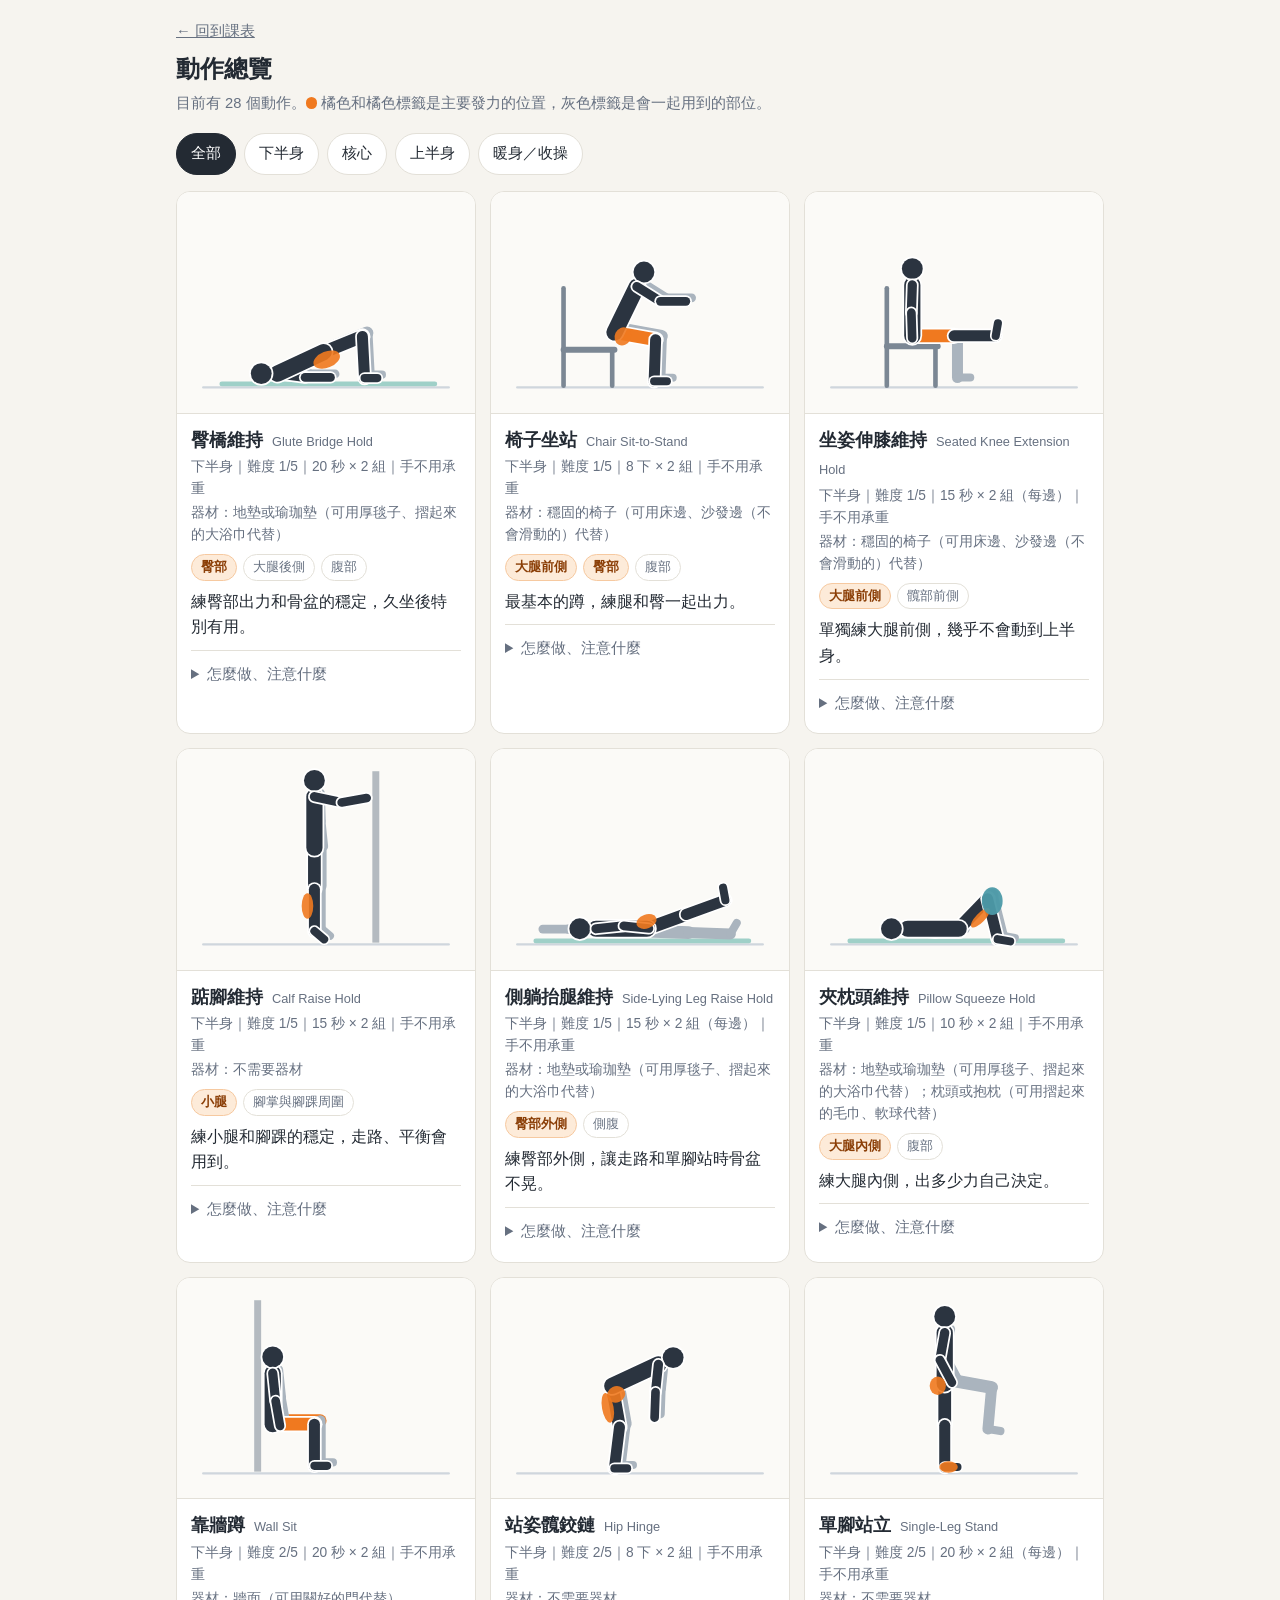
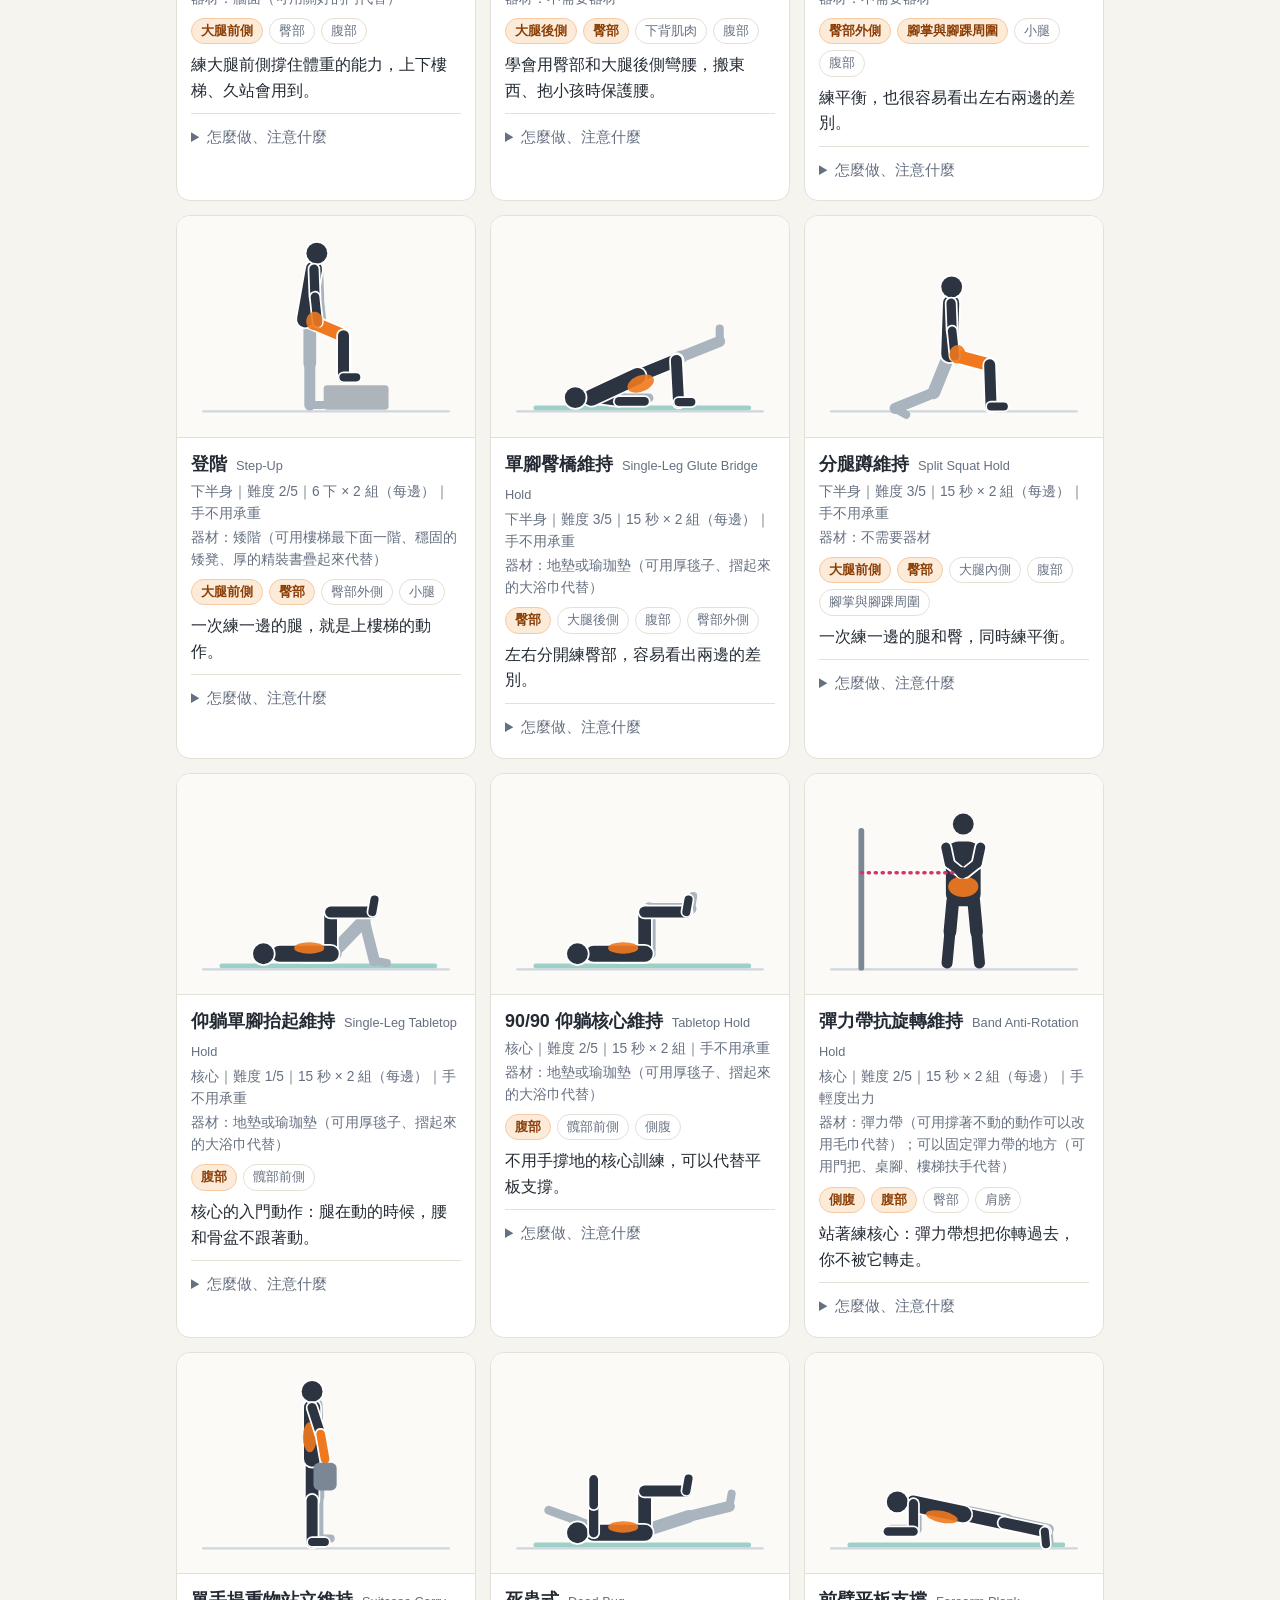
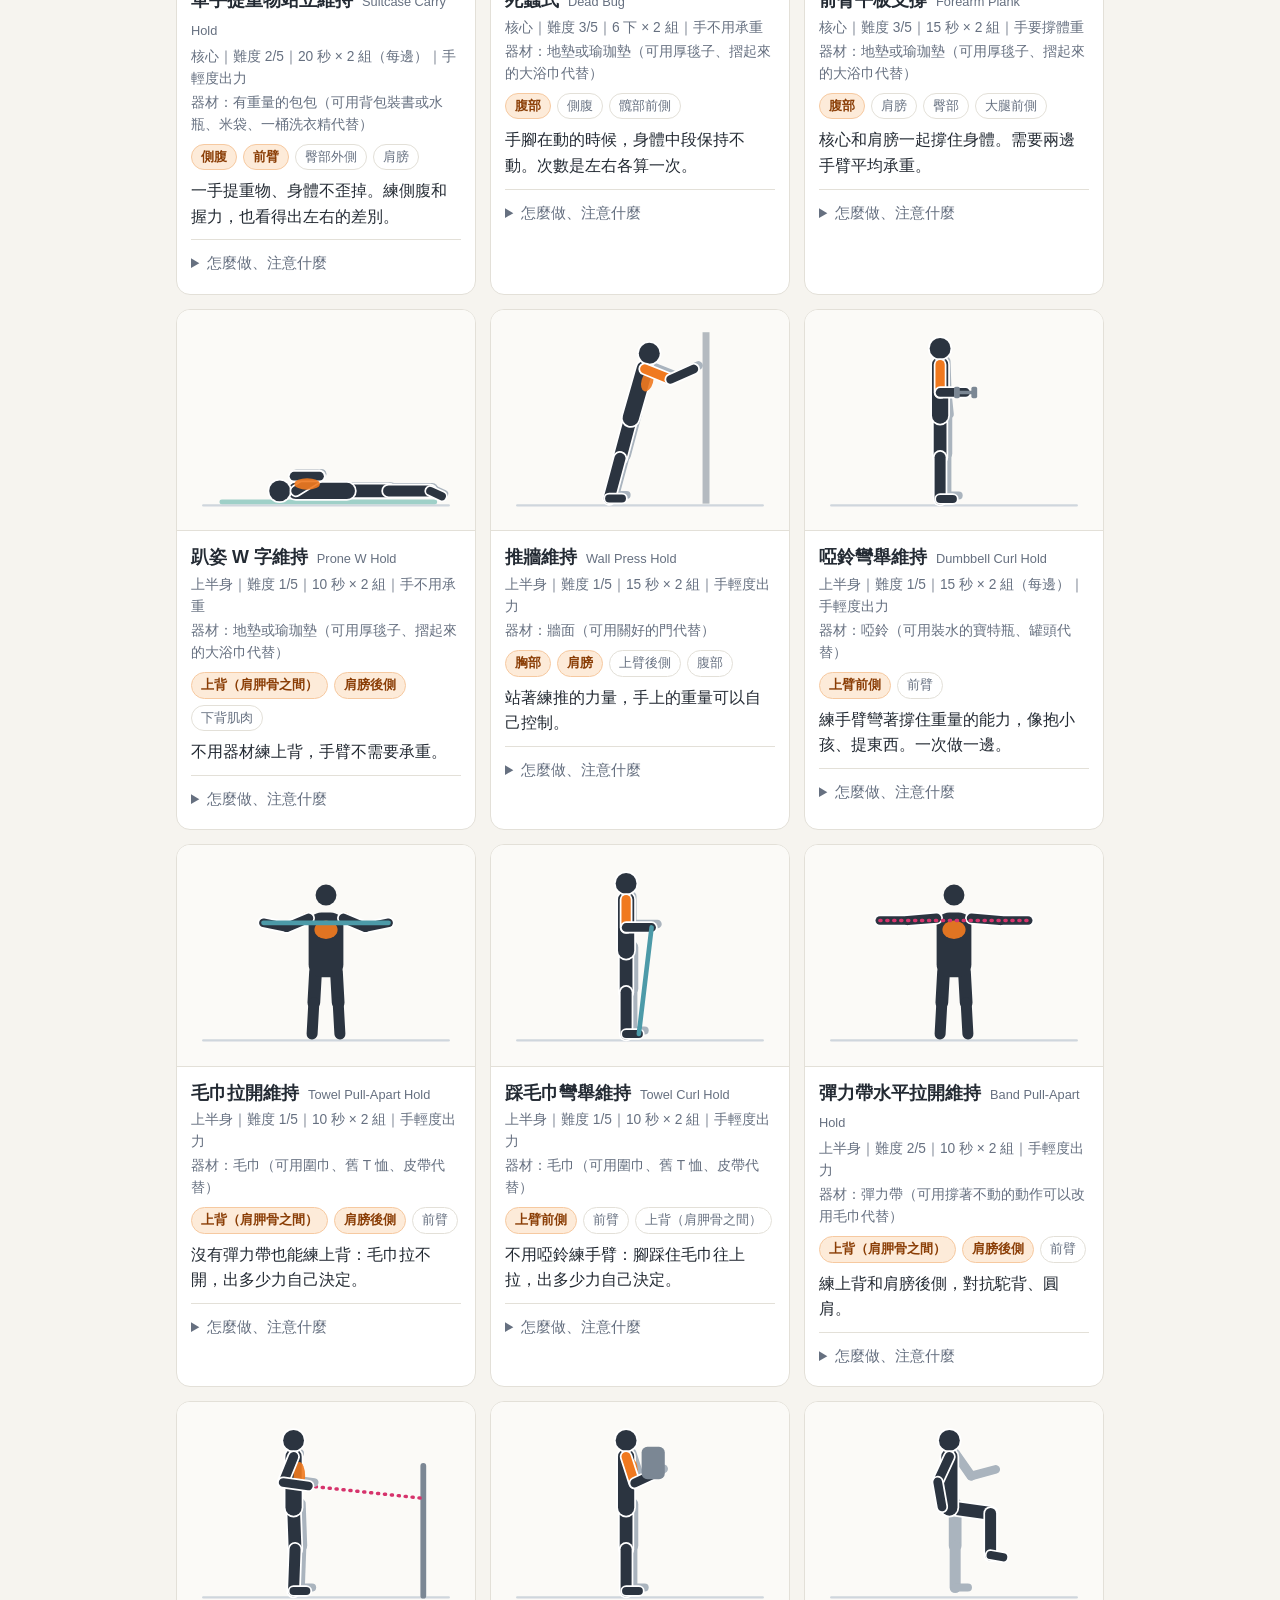
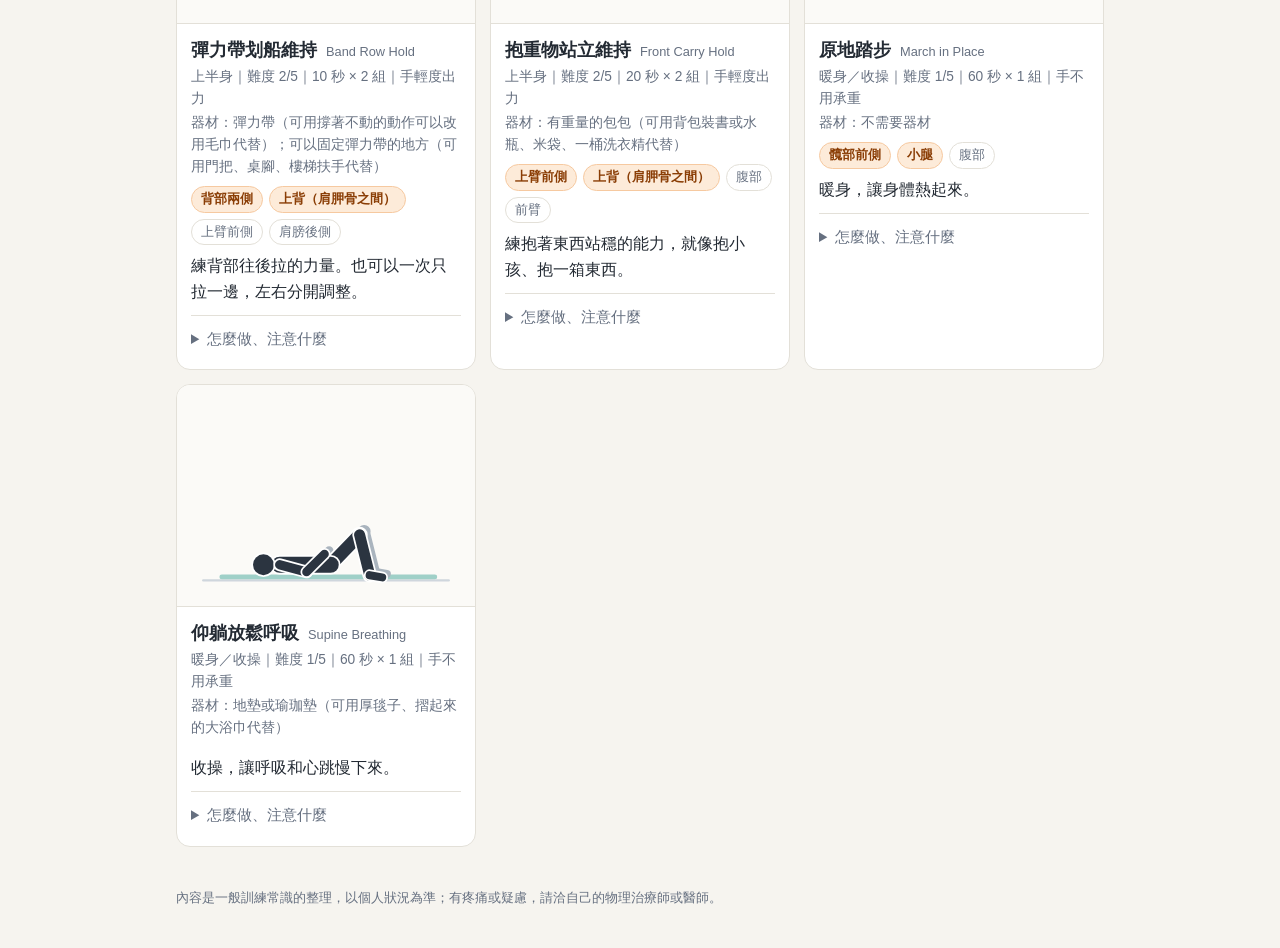
==== commit 1287f4c4: "第 2 階段：組課表、預覽和編輯、播放器、訓練連結、行事曆 - index.html / app.js / app.css：純前端，不存任何資料 - 課表記在網址 #r= 後面，可以複製連結、下載 ." ====
--- a/catalog.html
+++ b/catalog.html
@@ -1,6 +1,7 @@
 <!doctype html>
 <html lang="zh-Hant"><head><meta charset="utf-8">
 <meta name="viewport" content="width=device-width,initial-scale=1">
+<link rel="icon" href="data:,">
 <title>動作總覽</title>
 <style>
 :root{--bg:#f6f4ef;--card:#fff;--ink:#232a33;--mute:#667080;--line:#e3e0d8;--accent:#f0791f;--accent-bg:#fdebd9}
@@ -32,7 +33,7 @@
 ol,ul{margin:2px 0;padding-left:1.3em;font-size:.94rem}
 footer{max-width:960px;margin:auto;padding:0 16px 40px;color:var(--mute);font-size:.84rem}
 </style></head><body>
-<header><h1>動作總覽</h1>
+<header><p style="margin:0 0 6px"><a href="./" style="color:var(--mute)">← 回到課表</a></p><h1>動作總覽</h1>
 <p>目前有 28 個動作。<span class="legend"></span> 橘色和橘色標籤是主要發力的位置，灰色標籤是會一起用到的部位。</p></header>
 <nav aria-label="篩選部位">
 <button data-f="all" aria-pressed="true">全部</button><button data-f="lower" aria-pressed="false">下半身</button><button data-f="core" aria-pressed="false">核心</button><button data-f="upper" aria-pressed="false">上半身</button><button data-f="full" aria-pressed="false">暖身／收操</button>
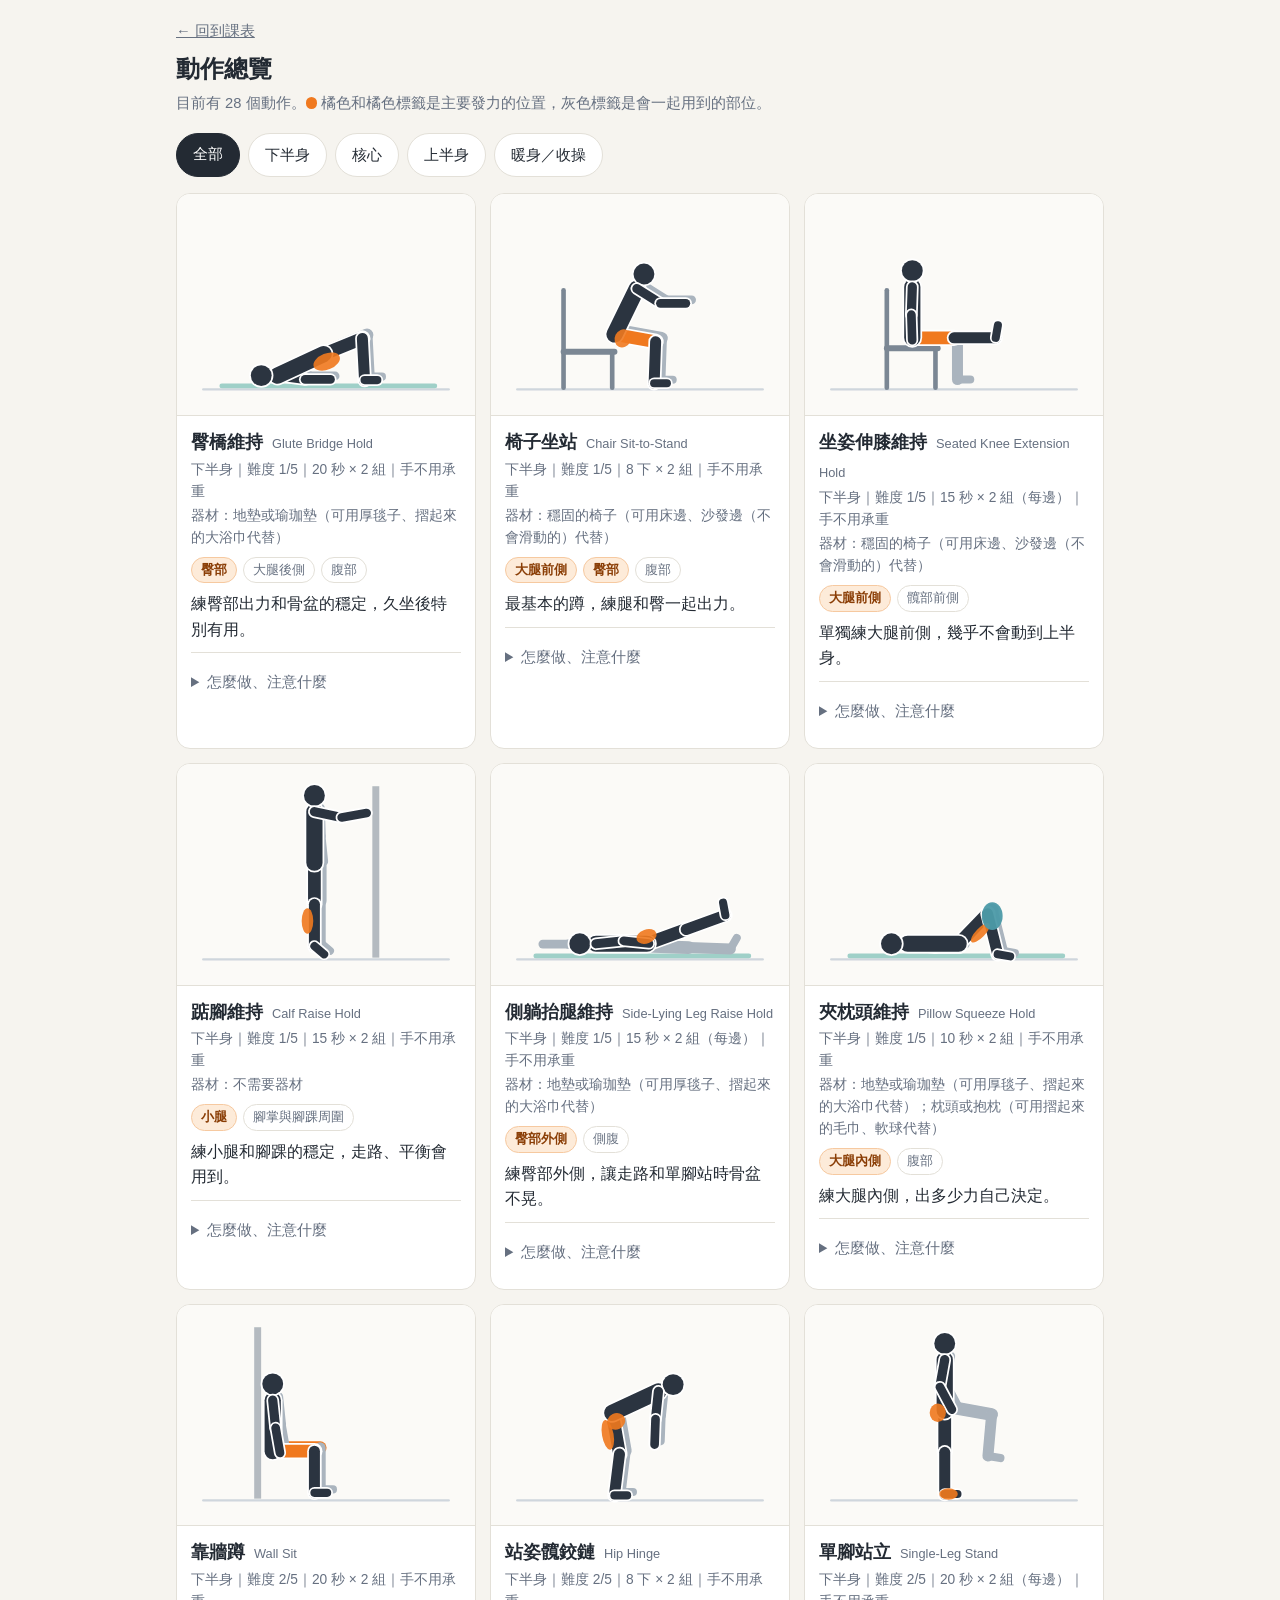
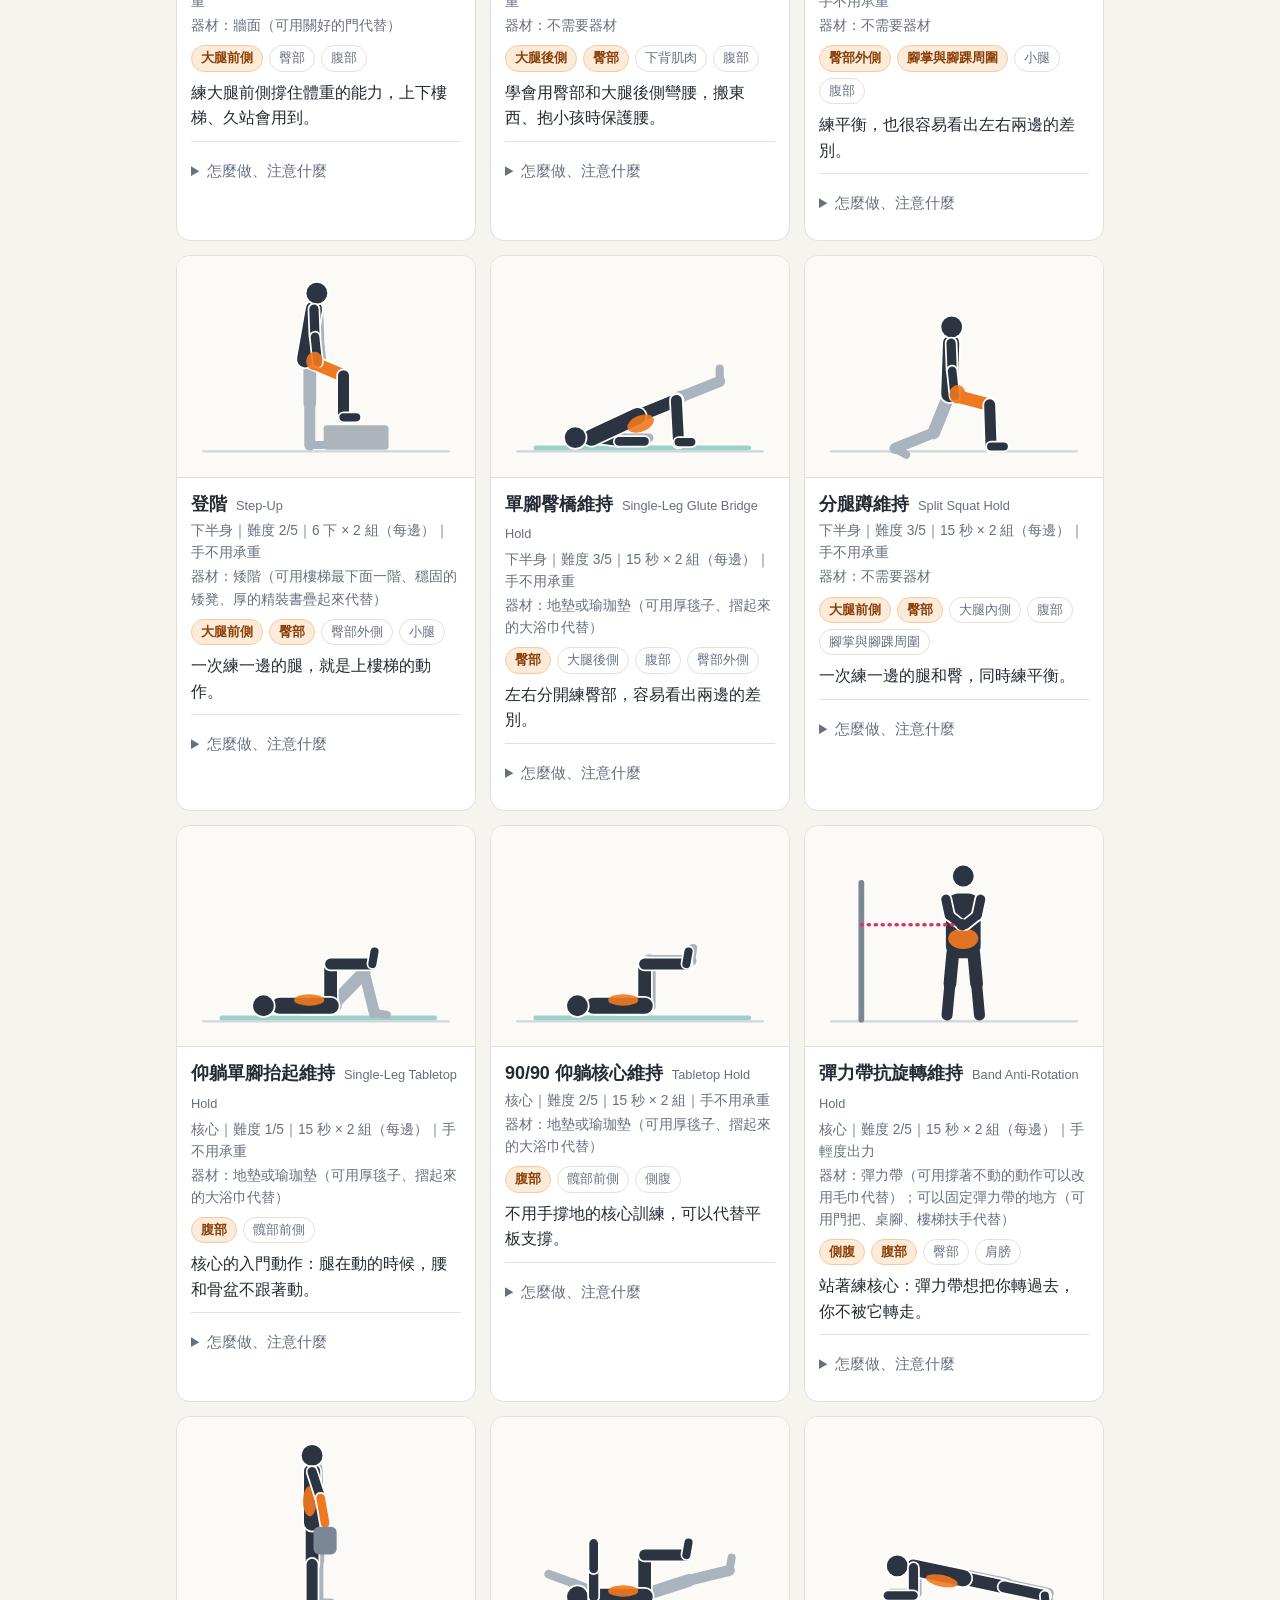
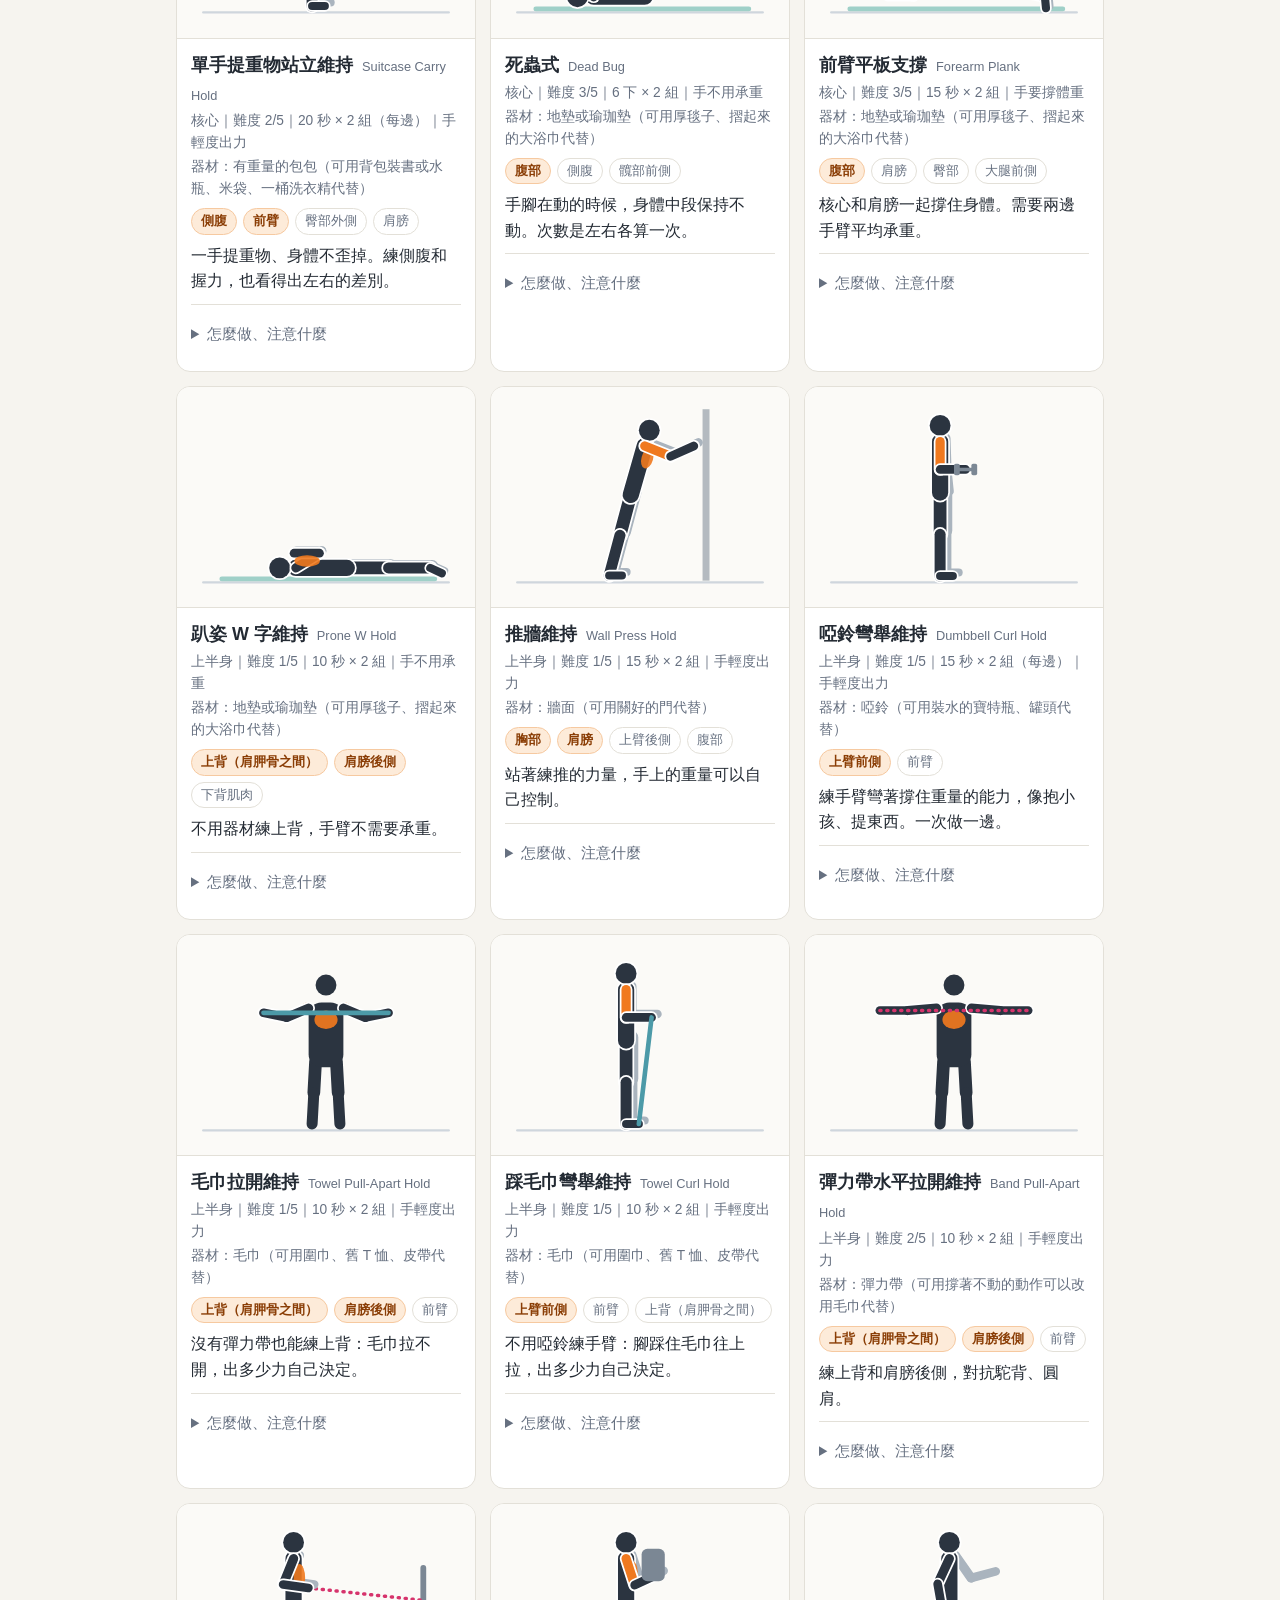
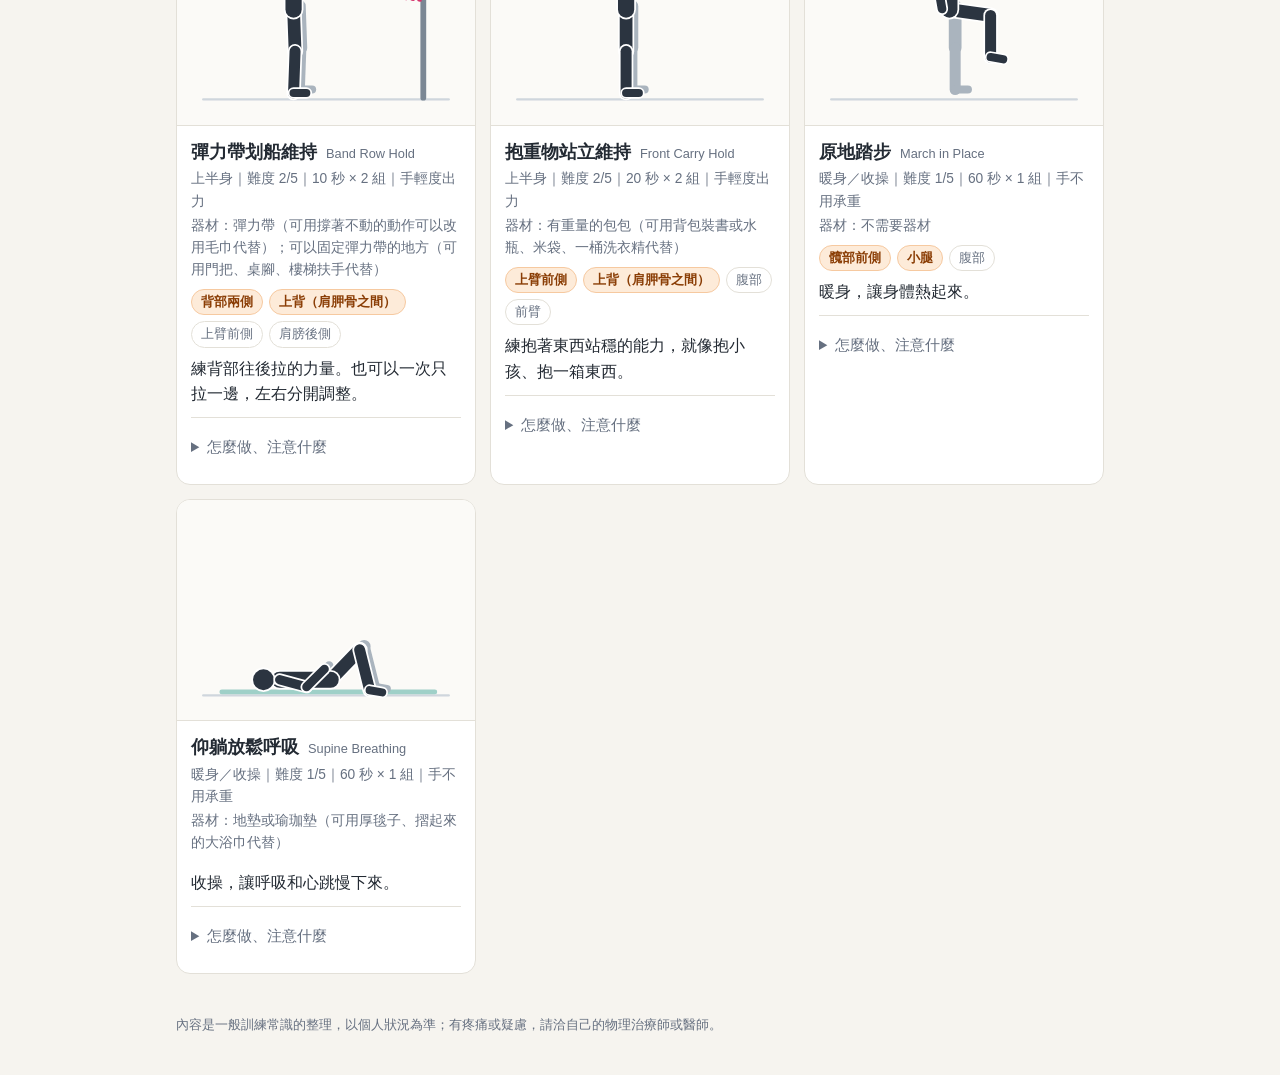
==== commit 1d14836b: "依測試回報修正手機與桌機的問題 - 行事曆：次數、日期不合法時顯示錯誤、不關閉也不改成預設值（Fixes #1） - 加動作：缺少器材的動作不能加入，並寫出缺什麼（Fixes #2） - 動作圖說明改" ====
--- a/catalog.html
+++ b/catalog.html
@@ -11,12 +11,12 @@
 h1{font-size:1.5rem;margin:0 0 4px}
 header p{margin:0;color:var(--mute);font-size:.92rem}
 .legend{display:inline-block;width:.8em;height:.8em;border-radius:50%;background:var(--accent);vertical-align:-1px}
-nav{position:sticky;top:0;background:var(--bg);padding:10px 16px;display:flex;gap:8px;overflow-x:auto;max-width:960px;margin:auto;z-index:2}
-nav button{flex:none;border:1px solid var(--line);background:var(--card);color:var(--ink);padding:8px 14px;border-radius:999px;font:inherit;font-size:.92rem;cursor:pointer}
+nav{position:sticky;top:0;background:var(--bg);padding:10px 16px;display:flex;flex-wrap:wrap;gap:8px;max-width:960px;margin:auto;z-index:2}
+nav button{flex:none;border:1px solid var(--line);background:var(--card);color:var(--ink);padding:8px 16px;min-height:44px;border-radius:999px;font:inherit;font-size:.92rem;cursor:pointer}
 nav button[aria-pressed=true]{background:var(--ink);color:#fff;border-color:var(--ink)}
 nav button:focus-visible,summary:focus-visible{outline:2px solid var(--accent);outline-offset:2px}
 main{display:grid;grid-template-columns:repeat(auto-fill,minmax(300px,1fr));gap:14px;padding:6px 16px 40px;max-width:960px;margin:auto}
-.card{background:var(--card);border:1px solid var(--line);border-radius:14px;overflow:hidden}
+.card{background:var(--card);border:1px solid var(--line);border-radius:14px;overflow:hidden;scroll-margin-top:calc(var(--nav-h,64px) + 8px)}
 .fig{background:#fbfaf7;border-bottom:1px solid var(--line);padding:6px 10px}
 .fig svg{display:block;width:100%;height:auto}
 .body{padding:12px 14px 14px}
@@ -29,8 +29,15 @@
 .chip.p{background:var(--accent-bg);border-color:#f6c9a0;color:#8a3d05;font-weight:600}
 .effect{margin:6px 0}
 details{border-top:1px solid var(--line);margin-top:10px;padding-top:8px}
-summary{cursor:pointer;color:var(--mute);font-size:.92rem;padding:4px 0}
+summary{cursor:pointer;color:var(--mute);font-size:.92rem;padding:10px 0;min-height:44px}
 ol,ul{margin:2px 0;padding-left:1.3em;font-size:.94rem}
+@media (orientation:landscape) and (max-height:520px){
+  nav{position:static}
+  main{grid-template-columns:1fr;max-width:none;padding-left:calc(16px + env(safe-area-inset-left));padding-right:calc(16px + env(safe-area-inset-right))}
+  .card{display:grid;grid-template-columns:minmax(200px,34%) 1fr;scroll-margin-top:8px}
+  .fig{border-bottom:0;border-right:1px solid var(--line);display:flex;align-items:center}
+  .fig svg{max-height:52vh}
+}
 footer{max-width:960px;margin:auto;padding:0 16px 40px;color:var(--mute);font-size:.84rem}
 </style></head><body>
 <header><p style="margin:0 0 6px"><a href="./" style="color:var(--mute)">← 回到課表</a></p><h1>動作總覽</h1>
@@ -40,7 +47,7 @@
 </nav>
 <main>
 <article class="card" data-region="lower">
-  <div class="fig"><svg xmlns="http://www.w3.org/2000/svg" viewBox="0 0 240 180" role="img" aria-label="glute-bridge-hold"><line x1="14.0" y1="163.5" x2="226.0" y2="163.5" stroke="#cfd6dd" stroke-width="2" stroke-linecap="round" /><line x1="30.0" y1="160.5" x2="214.0" y2="160.5" stroke="#9fd0c8" stroke-width="4" stroke-linecap="round" /><line x1="122.0" y1="130.0" x2="155.4" y2="116.5" stroke="#aab4be" stroke-width="11" stroke-linecap="round" /><line x1="155.4" y1="116.5" x2="157.3" y2="152.5" stroke="#aab4be" stroke-width="9.5" stroke-linecap="round" /><line x1="157.3" y1="152.5" x2="168.3" y2="152.5" stroke="#aab4be" stroke-width="7" stroke-linecap="round" /><line x1="82.1" y1="148.6" x2="105.9" y2="151.9" stroke="#aab4be" stroke-width="8" stroke-linecap="round" /><line x1="105.9" y1="151.9" x2="127.9" y2="151.9" stroke="#aab4be" stroke-width="7.5" stroke-linecap="round" /><line x1="78.1" y1="151.6" x2="101.9" y2="154.9" stroke="#ffffff" stroke-width="11" stroke-linecap="round" /><line x1="78.1" y1="151.6" x2="101.9" y2="154.9" stroke="#2b3440" stroke-width="8" stroke-linecap="round" /><line x1="101.9" y1="154.9" x2="123.9" y2="154.9" stroke="#ffffff" stroke-width="10.5" stroke-linecap="round" /><line x1="101.9" y1="154.9" x2="123.9" y2="154.9" stroke="#2b3440" stroke-width="7.5" stroke-linecap="round" /><line x1="118.0" y1="133.0" x2="151.4" y2="119.5" stroke="#ffffff" stroke-width="14" stroke-linecap="round" /><line x1="118.0" y1="133.0" x2="151.4" y2="119.5" stroke="#2b3440" stroke-width="11" stroke-linecap="round" /><line x1="151.4" y1="119.5" x2="153.3" y2="155.5" stroke="#ffffff" stroke-width="12.5" stroke-linecap="round" /><line x1="151.4" y1="119.5" x2="153.3" y2="155.5" stroke="#2b3440" stroke-width="9.5" stroke-linecap="round" /><line x1="153.3" y1="155.5" x2="164.3" y2="155.5" stroke="#ffffff" stroke-width="10" stroke-linecap="round" /><line x1="153.3" y1="155.5" x2="164.3" y2="155.5" stroke="#2b3440" stroke-width="7" stroke-linecap="round" /><line x1="118.0" y1="133.0" x2="78.1" y2="151.6" stroke="#ffffff" stroke-width="17" stroke-linecap="round" /><line x1="118.0" y1="133.0" x2="78.1" y2="151.6" stroke="#2b3440" stroke-width="14" stroke-linecap="round" /><circle cx="64.1" cy="151.6" r="10.5" fill="#ffffff" /><circle cx="64.1" cy="151.6" r="9" fill="#2b3440" /><ellipse cx="120.6" cy="139.5" rx="12" ry="7" fill="#f0791f" opacity="0.9" transform="rotate(-22 120.6 139.5)"/></svg>
+  <div class="fig"><svg xmlns="http://www.w3.org/2000/svg" viewBox="0 0 240 180" role="img" aria-label="臀橋維持的姿勢示意圖"><line x1="14.0" y1="163.5" x2="226.0" y2="163.5" stroke="#cfd6dd" stroke-width="2" stroke-linecap="round" /><line x1="30.0" y1="160.5" x2="214.0" y2="160.5" stroke="#9fd0c8" stroke-width="4" stroke-linecap="round" /><line x1="122.0" y1="130.0" x2="155.4" y2="116.5" stroke="#aab4be" stroke-width="11" stroke-linecap="round" /><line x1="155.4" y1="116.5" x2="157.3" y2="152.5" stroke="#aab4be" stroke-width="9.5" stroke-linecap="round" /><line x1="157.3" y1="152.5" x2="168.3" y2="152.5" stroke="#aab4be" stroke-width="7" stroke-linecap="round" /><line x1="82.1" y1="148.6" x2="105.9" y2="151.9" stroke="#aab4be" stroke-width="8" stroke-linecap="round" /><line x1="105.9" y1="151.9" x2="127.9" y2="151.9" stroke="#aab4be" stroke-width="7.5" stroke-linecap="round" /><line x1="78.1" y1="151.6" x2="101.9" y2="154.9" stroke="#ffffff" stroke-width="11" stroke-linecap="round" /><line x1="78.1" y1="151.6" x2="101.9" y2="154.9" stroke="#2b3440" stroke-width="8" stroke-linecap="round" /><line x1="101.9" y1="154.9" x2="123.9" y2="154.9" stroke="#ffffff" stroke-width="10.5" stroke-linecap="round" /><line x1="101.9" y1="154.9" x2="123.9" y2="154.9" stroke="#2b3440" stroke-width="7.5" stroke-linecap="round" /><line x1="118.0" y1="133.0" x2="151.4" y2="119.5" stroke="#ffffff" stroke-width="14" stroke-linecap="round" /><line x1="118.0" y1="133.0" x2="151.4" y2="119.5" stroke="#2b3440" stroke-width="11" stroke-linecap="round" /><line x1="151.4" y1="119.5" x2="153.3" y2="155.5" stroke="#ffffff" stroke-width="12.5" stroke-linecap="round" /><line x1="151.4" y1="119.5" x2="153.3" y2="155.5" stroke="#2b3440" stroke-width="9.5" stroke-linecap="round" /><line x1="153.3" y1="155.5" x2="164.3" y2="155.5" stroke="#ffffff" stroke-width="10" stroke-linecap="round" /><line x1="153.3" y1="155.5" x2="164.3" y2="155.5" stroke="#2b3440" stroke-width="7" stroke-linecap="round" /><line x1="118.0" y1="133.0" x2="78.1" y2="151.6" stroke="#ffffff" stroke-width="17" stroke-linecap="round" /><line x1="118.0" y1="133.0" x2="78.1" y2="151.6" stroke="#2b3440" stroke-width="14" stroke-linecap="round" /><circle cx="64.1" cy="151.6" r="10.5" fill="#ffffff" /><circle cx="64.1" cy="151.6" r="9" fill="#2b3440" /><ellipse cx="120.6" cy="139.5" rx="12" ry="7" fill="#f0791f" opacity="0.9" transform="rotate(-22 120.6 139.5)"/></svg>
 </div>
   <div class="body">
     <h2>臀橋維持 <small>Glute Bridge Hold</small></h2>
@@ -59,7 +66,7 @@
   </div>
 </article>
 <article class="card" data-region="lower">
-  <div class="fig"><svg xmlns="http://www.w3.org/2000/svg" viewBox="0 0 240 180" role="img" aria-label="chair-sit-to-stand"><line x1="14.0" y1="163.5" x2="226.0" y2="163.5" stroke="#cfd6dd" stroke-width="2" stroke-linecap="round" /><line x1="54.0" y1="78.0" x2="54.0" y2="162.0" stroke="#7b8794" stroke-width="4" stroke-linecap="round" /><line x1="54.0" y1="131.0" x2="98.0" y2="131.0" stroke="#7b8794" stroke-width="5" stroke-linecap="round" /><line x1="96.0" y1="131.0" x2="96.0" y2="162.0" stroke="#7b8794" stroke-width="4" stroke-linecap="round" /><line x1="103.0" y1="113.0" x2="138.5" y2="119.3" stroke="#aab4be" stroke-width="11" stroke-linecap="round" /><line x1="138.5" y1="119.3" x2="137.2" y2="155.2" stroke="#aab4be" stroke-width="9.5" stroke-linecap="round" /><line x1="137.2" y1="155.2" x2="148.2" y2="155.2" stroke="#aab4be" stroke-width="7" stroke-linecap="round" /><line x1="122.3" y1="73.5" x2="142.6" y2="86.2" stroke="#aab4be" stroke-width="8" stroke-linecap="round" /><line x1="142.6" y1="86.2" x2="164.6" y2="86.2" stroke="#aab4be" stroke-width="7.5" stroke-linecap="round" /><line x1="98.0" y1="116.0" x2="133.5" y2="122.3" stroke="#ffffff" stroke-width="14" stroke-linecap="round" /><line x1="98.0" y1="116.0" x2="133.5" y2="122.3" stroke="#f0791f" stroke-width="11" stroke-linecap="round" /><line x1="133.5" y1="122.3" x2="132.2" y2="158.2" stroke="#ffffff" stroke-width="12.5" stroke-linecap="round" /><line x1="133.5" y1="122.3" x2="132.2" y2="158.2" stroke="#2b3440" stroke-width="9.5" stroke-linecap="round" /><line x1="132.2" y1="158.2" x2="143.2" y2="158.2" stroke="#ffffff" stroke-width="10" stroke-linecap="round" /><line x1="132.2" y1="158.2" x2="143.2" y2="158.2" stroke="#2b3440" stroke-width="7" stroke-linecap="round" /><line x1="98.0" y1="116.0" x2="117.3" y2="76.5" stroke="#ffffff" stroke-width="17" stroke-linecap="round" /><line x1="98.0" y1="116.0" x2="117.3" y2="76.5" stroke="#2b3440" stroke-width="14" stroke-linecap="round" /><circle cx="123.4" cy="63.9" r="10.5" fill="#ffffff" /><circle cx="123.4" cy="63.9" r="9" fill="#2b3440" /><line x1="117.3" y1="76.5" x2="137.6" y2="89.2" stroke="#ffffff" stroke-width="11" stroke-linecap="round" /><line x1="117.3" y1="76.5" x2="137.6" y2="89.2" stroke="#2b3440" stroke-width="8" stroke-linecap="round" /><line x1="137.6" y1="89.2" x2="159.6" y2="89.2" stroke="#ffffff" stroke-width="10.5" stroke-linecap="round" /><line x1="137.6" y1="89.2" x2="159.6" y2="89.2" stroke="#2b3440" stroke-width="7.5" stroke-linecap="round" /><ellipse cx="105.2" cy="119.5" rx="8" ry="7" fill="#f0791f" opacity="0.9" transform="rotate(-64 105.2 119.5)"/></svg>
+  <div class="fig"><svg xmlns="http://www.w3.org/2000/svg" viewBox="0 0 240 180" role="img" aria-label="椅子坐站的姿勢示意圖"><line x1="14.0" y1="163.5" x2="226.0" y2="163.5" stroke="#cfd6dd" stroke-width="2" stroke-linecap="round" /><line x1="54.0" y1="78.0" x2="54.0" y2="162.0" stroke="#7b8794" stroke-width="4" stroke-linecap="round" /><line x1="54.0" y1="131.0" x2="98.0" y2="131.0" stroke="#7b8794" stroke-width="5" stroke-linecap="round" /><line x1="96.0" y1="131.0" x2="96.0" y2="162.0" stroke="#7b8794" stroke-width="4" stroke-linecap="round" /><line x1="103.0" y1="113.0" x2="138.5" y2="119.3" stroke="#aab4be" stroke-width="11" stroke-linecap="round" /><line x1="138.5" y1="119.3" x2="137.2" y2="155.2" stroke="#aab4be" stroke-width="9.5" stroke-linecap="round" /><line x1="137.2" y1="155.2" x2="148.2" y2="155.2" stroke="#aab4be" stroke-width="7" stroke-linecap="round" /><line x1="122.3" y1="73.5" x2="142.6" y2="86.2" stroke="#aab4be" stroke-width="8" stroke-linecap="round" /><line x1="142.6" y1="86.2" x2="164.6" y2="86.2" stroke="#aab4be" stroke-width="7.5" stroke-linecap="round" /><line x1="98.0" y1="116.0" x2="133.5" y2="122.3" stroke="#ffffff" stroke-width="14" stroke-linecap="round" /><line x1="98.0" y1="116.0" x2="133.5" y2="122.3" stroke="#f0791f" stroke-width="11" stroke-linecap="round" /><line x1="133.5" y1="122.3" x2="132.2" y2="158.2" stroke="#ffffff" stroke-width="12.5" stroke-linecap="round" /><line x1="133.5" y1="122.3" x2="132.2" y2="158.2" stroke="#2b3440" stroke-width="9.5" stroke-linecap="round" /><line x1="132.2" y1="158.2" x2="143.2" y2="158.2" stroke="#ffffff" stroke-width="10" stroke-linecap="round" /><line x1="132.2" y1="158.2" x2="143.2" y2="158.2" stroke="#2b3440" stroke-width="7" stroke-linecap="round" /><line x1="98.0" y1="116.0" x2="117.3" y2="76.5" stroke="#ffffff" stroke-width="17" stroke-linecap="round" /><line x1="98.0" y1="116.0" x2="117.3" y2="76.5" stroke="#2b3440" stroke-width="14" stroke-linecap="round" /><circle cx="123.4" cy="63.9" r="10.5" fill="#ffffff" /><circle cx="123.4" cy="63.9" r="9" fill="#2b3440" /><line x1="117.3" y1="76.5" x2="137.6" y2="89.2" stroke="#ffffff" stroke-width="11" stroke-linecap="round" /><line x1="117.3" y1="76.5" x2="137.6" y2="89.2" stroke="#2b3440" stroke-width="8" stroke-linecap="round" /><line x1="137.6" y1="89.2" x2="159.6" y2="89.2" stroke="#ffffff" stroke-width="10.5" stroke-linecap="round" /><line x1="137.6" y1="89.2" x2="159.6" y2="89.2" stroke="#2b3440" stroke-width="7.5" stroke-linecap="round" /><ellipse cx="105.2" cy="119.5" rx="8" ry="7" fill="#f0791f" opacity="0.9" transform="rotate(-64 105.2 119.5)"/></svg>
 </div>
   <div class="body">
     <h2>椅子坐站 <small>Chair Sit-to-Stand</small></h2>
@@ -78,7 +85,7 @@
   </div>
 </article>
 <article class="card" data-region="lower">
-  <div class="fig"><svg xmlns="http://www.w3.org/2000/svg" viewBox="0 0 240 180" role="img" aria-label="seated-knee-extension-hold"><line x1="14.0" y1="163.5" x2="226.0" y2="163.5" stroke="#cfd6dd" stroke-width="2" stroke-linecap="round" /><line x1="62.0" y1="78.0" x2="62.0" y2="162.0" stroke="#7b8794" stroke-width="4" stroke-linecap="round" /><line x1="62.0" y1="128.0" x2="106.0" y2="128.0" stroke="#7b8794" stroke-width="5" stroke-linecap="round" /><line x1="104.0" y1="128.0" x2="104.0" y2="162.0" stroke="#7b8794" stroke-width="4" stroke-linecap="round" /><line x1="87.0" y1="119.0" x2="123.0" y2="119.0" stroke="#aab4be" stroke-width="11" stroke-linecap="round" /><line x1="123.0" y1="119.0" x2="123.0" y2="155.0" stroke="#aab4be" stroke-width="9.5" stroke-linecap="round" /><line x1="123.0" y1="155.0" x2="134.0" y2="155.0" stroke="#aab4be" stroke-width="7" stroke-linecap="round" /><line x1="87.0" y1="75.0" x2="86.2" y2="99.0" stroke="#aab4be" stroke-width="8" stroke-linecap="round" /><line x1="86.2" y1="99.0" x2="86.9" y2="121.0" stroke="#aab4be" stroke-width="7.5" stroke-linecap="round" /><line x1="84.0" y1="119.0" x2="120.0" y2="119.0" stroke="#ffffff" stroke-width="14" stroke-linecap="round" /><line x1="84.0" y1="119.0" x2="120.0" y2="119.0" stroke="#f0791f" stroke-width="11" stroke-linecap="round" /><line x1="120.0" y1="119.0" x2="156.0" y2="119.0" stroke="#ffffff" stroke-width="12.5" stroke-linecap="round" /><line x1="120.0" y1="119.0" x2="156.0" y2="119.0" stroke="#2b3440" stroke-width="9.5" stroke-linecap="round" /><line x1="156.0" y1="119.0" x2="157.9" y2="108.2" stroke="#ffffff" stroke-width="10" stroke-linecap="round" /><line x1="156.0" y1="119.0" x2="157.9" y2="108.2" stroke="#2b3440" stroke-width="7" stroke-linecap="round" /><line x1="84.0" y1="119.0" x2="84.0" y2="75.0" stroke="#ffffff" stroke-width="17" stroke-linecap="round" /><line x1="84.0" y1="119.0" x2="84.0" y2="75.0" stroke="#2b3440" stroke-width="14" stroke-linecap="round" /><circle cx="84.0" cy="61.0" r="10.5" fill="#ffffff" /><circle cx="84.0" cy="61.0" r="9" fill="#2b3440" /><line x1="84.0" y1="75.0" x2="83.2" y2="99.0" stroke="#ffffff" stroke-width="11" stroke-linecap="round" /><line x1="84.0" y1="75.0" x2="83.2" y2="99.0" stroke="#2b3440" stroke-width="8" stroke-linecap="round" /><line x1="83.2" y1="99.0" x2="83.9" y2="121.0" stroke="#ffffff" stroke-width="10.5" stroke-linecap="round" /><line x1="83.2" y1="99.0" x2="83.9" y2="121.0" stroke="#2b3440" stroke-width="7.5" stroke-linecap="round" /></svg>
+  <div class="fig"><svg xmlns="http://www.w3.org/2000/svg" viewBox="0 0 240 180" role="img" aria-label="坐姿伸膝維持的姿勢示意圖"><line x1="14.0" y1="163.5" x2="226.0" y2="163.5" stroke="#cfd6dd" stroke-width="2" stroke-linecap="round" /><line x1="62.0" y1="78.0" x2="62.0" y2="162.0" stroke="#7b8794" stroke-width="4" stroke-linecap="round" /><line x1="62.0" y1="128.0" x2="106.0" y2="128.0" stroke="#7b8794" stroke-width="5" stroke-linecap="round" /><line x1="104.0" y1="128.0" x2="104.0" y2="162.0" stroke="#7b8794" stroke-width="4" stroke-linecap="round" /><line x1="87.0" y1="119.0" x2="123.0" y2="119.0" stroke="#aab4be" stroke-width="11" stroke-linecap="round" /><line x1="123.0" y1="119.0" x2="123.0" y2="155.0" stroke="#aab4be" stroke-width="9.5" stroke-linecap="round" /><line x1="123.0" y1="155.0" x2="134.0" y2="155.0" stroke="#aab4be" stroke-width="7" stroke-linecap="round" /><line x1="87.0" y1="75.0" x2="86.2" y2="99.0" stroke="#aab4be" stroke-width="8" stroke-linecap="round" /><line x1="86.2" y1="99.0" x2="86.9" y2="121.0" stroke="#aab4be" stroke-width="7.5" stroke-linecap="round" /><line x1="84.0" y1="119.0" x2="120.0" y2="119.0" stroke="#ffffff" stroke-width="14" stroke-linecap="round" /><line x1="84.0" y1="119.0" x2="120.0" y2="119.0" stroke="#f0791f" stroke-width="11" stroke-linecap="round" /><line x1="120.0" y1="119.0" x2="156.0" y2="119.0" stroke="#ffffff" stroke-width="12.5" stroke-linecap="round" /><line x1="120.0" y1="119.0" x2="156.0" y2="119.0" stroke="#2b3440" stroke-width="9.5" stroke-linecap="round" /><line x1="156.0" y1="119.0" x2="157.9" y2="108.2" stroke="#ffffff" stroke-width="10" stroke-linecap="round" /><line x1="156.0" y1="119.0" x2="157.9" y2="108.2" stroke="#2b3440" stroke-width="7" stroke-linecap="round" /><line x1="84.0" y1="119.0" x2="84.0" y2="75.0" stroke="#ffffff" stroke-width="17" stroke-linecap="round" /><line x1="84.0" y1="119.0" x2="84.0" y2="75.0" stroke="#2b3440" stroke-width="14" stroke-linecap="round" /><circle cx="84.0" cy="61.0" r="10.5" fill="#ffffff" /><circle cx="84.0" cy="61.0" r="9" fill="#2b3440" /><line x1="84.0" y1="75.0" x2="83.2" y2="99.0" stroke="#ffffff" stroke-width="11" stroke-linecap="round" /><line x1="84.0" y1="75.0" x2="83.2" y2="99.0" stroke="#2b3440" stroke-width="8" stroke-linecap="round" /><line x1="83.2" y1="99.0" x2="83.9" y2="121.0" stroke="#ffffff" stroke-width="10.5" stroke-linecap="round" /><line x1="83.2" y1="99.0" x2="83.9" y2="121.0" stroke="#2b3440" stroke-width="7.5" stroke-linecap="round" /></svg>
 </div>
   <div class="body">
     <h2>坐姿伸膝維持 <small>Seated Knee Extension Hold</small></h2>
@@ -97,7 +104,7 @@
   </div>
 </article>
 <article class="card" data-region="lower">
-  <div class="fig"><svg xmlns="http://www.w3.org/2000/svg" viewBox="0 0 240 180" role="img" aria-label="calf-raise-hold"><line x1="14.0" y1="163.5" x2="226.0" y2="163.5" stroke="#cfd6dd" stroke-width="2" stroke-linecap="round" /><rect x="160" y="14" width="6" height="148" fill="#7b8794" opacity="0.55"/><line x1="115.0" y1="77.0" x2="115.0" y2="113.0" stroke="#aab4be" stroke-width="11" stroke-linecap="round" /><line x1="115.0" y1="113.0" x2="115.0" y2="149.0" stroke="#aab4be" stroke-width="9.5" stroke-linecap="round" /><line x1="115.0" y1="149.0" x2="123.4" y2="156.1" stroke="#aab4be" stroke-width="7" stroke-linecap="round" /><line x1="115.0" y1="33.0" x2="115.8" y2="57.0" stroke="#aab4be" stroke-width="8" stroke-linecap="round" /><line x1="115.8" y1="57.0" x2="118.1" y2="78.9" stroke="#aab4be" stroke-width="7.5" stroke-linecap="round" /><line x1="110.0" y1="80.0" x2="110.0" y2="116.0" stroke="#ffffff" stroke-width="14" stroke-linecap="round" /><line x1="110.0" y1="80.0" x2="110.0" y2="116.0" stroke="#2b3440" stroke-width="11" stroke-linecap="round" /><line x1="110.0" y1="116.0" x2="110.0" y2="152.0" stroke="#ffffff" stroke-width="12.5" stroke-linecap="round" /><line x1="110.0" y1="116.0" x2="110.0" y2="152.0" stroke="#2b3440" stroke-width="9.5" stroke-linecap="round" /><line x1="110.0" y1="152.0" x2="118.4" y2="159.1" stroke="#ffffff" stroke-width="10" stroke-linecap="round" /><line x1="110.0" y1="152.0" x2="118.4" y2="159.1" stroke="#2b3440" stroke-width="7" stroke-linecap="round" /><line x1="110.0" y1="80.0" x2="110.0" y2="36.0" stroke="#ffffff" stroke-width="17" stroke-linecap="round" /><line x1="110.0" y1="80.0" x2="110.0" y2="36.0" stroke="#2b3440" stroke-width="14" stroke-linecap="round" /><circle cx="110.0" cy="22.0" r="10.5" fill="#ffffff" /><circle cx="110.0" cy="22.0" r="9" fill="#2b3440" /><line x1="110.0" y1="36.0" x2="133.5" y2="41.0" stroke="#ffffff" stroke-width="11" stroke-linecap="round" /><line x1="110.0" y1="36.0" x2="133.5" y2="41.0" stroke="#2b3440" stroke-width="8" stroke-linecap="round" /><line x1="133.5" y1="41.0" x2="155.1" y2="37.2" stroke="#ffffff" stroke-width="10.5" stroke-linecap="round" /><line x1="133.5" y1="41.0" x2="155.1" y2="37.2" stroke="#2b3440" stroke-width="7.5" stroke-linecap="round" /><ellipse cx="104.0" cy="130.4" rx="11" ry="5" fill="#f0791f" opacity="0.9" transform="rotate(90 104.0 130.4)"/></svg>
+  <div class="fig"><svg xmlns="http://www.w3.org/2000/svg" viewBox="0 0 240 180" role="img" aria-label="踮腳維持的姿勢示意圖"><line x1="14.0" y1="163.5" x2="226.0" y2="163.5" stroke="#cfd6dd" stroke-width="2" stroke-linecap="round" /><rect x="160" y="14" width="6" height="148" fill="#7b8794" opacity="0.55"/><line x1="115.0" y1="77.0" x2="115.0" y2="113.0" stroke="#aab4be" stroke-width="11" stroke-linecap="round" /><line x1="115.0" y1="113.0" x2="115.0" y2="149.0" stroke="#aab4be" stroke-width="9.5" stroke-linecap="round" /><line x1="115.0" y1="149.0" x2="123.4" y2="156.1" stroke="#aab4be" stroke-width="7" stroke-linecap="round" /><line x1="115.0" y1="33.0" x2="115.8" y2="57.0" stroke="#aab4be" stroke-width="8" stroke-linecap="round" /><line x1="115.8" y1="57.0" x2="118.1" y2="78.9" stroke="#aab4be" stroke-width="7.5" stroke-linecap="round" /><line x1="110.0" y1="80.0" x2="110.0" y2="116.0" stroke="#ffffff" stroke-width="14" stroke-linecap="round" /><line x1="110.0" y1="80.0" x2="110.0" y2="116.0" stroke="#2b3440" stroke-width="11" stroke-linecap="round" /><line x1="110.0" y1="116.0" x2="110.0" y2="152.0" stroke="#ffffff" stroke-width="12.5" stroke-linecap="round" /><line x1="110.0" y1="116.0" x2="110.0" y2="152.0" stroke="#2b3440" stroke-width="9.5" stroke-linecap="round" /><line x1="110.0" y1="152.0" x2="118.4" y2="159.1" stroke="#ffffff" stroke-width="10" stroke-linecap="round" /><line x1="110.0" y1="152.0" x2="118.4" y2="159.1" stroke="#2b3440" stroke-width="7" stroke-linecap="round" /><line x1="110.0" y1="80.0" x2="110.0" y2="36.0" stroke="#ffffff" stroke-width="17" stroke-linecap="round" /><line x1="110.0" y1="80.0" x2="110.0" y2="36.0" stroke="#2b3440" stroke-width="14" stroke-linecap="round" /><circle cx="110.0" cy="22.0" r="10.5" fill="#ffffff" /><circle cx="110.0" cy="22.0" r="9" fill="#2b3440" /><line x1="110.0" y1="36.0" x2="133.5" y2="41.0" stroke="#ffffff" stroke-width="11" stroke-linecap="round" /><line x1="110.0" y1="36.0" x2="133.5" y2="41.0" stroke="#2b3440" stroke-width="8" stroke-linecap="round" /><line x1="133.5" y1="41.0" x2="155.1" y2="37.2" stroke="#ffffff" stroke-width="10.5" stroke-linecap="round" /><line x1="133.5" y1="41.0" x2="155.1" y2="37.2" stroke="#2b3440" stroke-width="7.5" stroke-linecap="round" /><ellipse cx="104.0" cy="130.4" rx="11" ry="5" fill="#f0791f" opacity="0.9" transform="rotate(90 104.0 130.4)"/></svg>
 </div>
   <div class="body">
     <h2>踮腳維持 <small>Calf Raise Hold</small></h2>
@@ -116,7 +123,7 @@
   </div>
 </article>
 <article class="card" data-region="lower">
-  <div class="fig"><svg xmlns="http://www.w3.org/2000/svg" viewBox="0 0 240 180" role="img" aria-label="side-lying-leg-raise-hold"><line x1="14.0" y1="163.5" x2="226.0" y2="163.5" stroke="#cfd6dd" stroke-width="2" stroke-linecap="round" /><line x1="30.0" y1="160.5" x2="214.0" y2="160.5" stroke="#9fd0c8" stroke-width="4" stroke-linecap="round" /><line x1="126.0" y1="152.0" x2="162.0" y2="153.3" stroke="#aab4be" stroke-width="11" stroke-linecap="round" /><line x1="162.0" y1="153.3" x2="198.0" y2="154.5" stroke="#aab4be" stroke-width="9.5" stroke-linecap="round" /><line x1="198.0" y1="154.5" x2="203.5" y2="145.0" stroke="#aab4be" stroke-width="7" stroke-linecap="round" /><line x1="82.0" y1="152.0" x2="58.1" y2="150.3" stroke="#aab4be" stroke-width="8" stroke-linecap="round" /><line x1="58.1" y1="150.3" x2="36.1" y2="150.3" stroke="#aab4be" stroke-width="7.5" stroke-linecap="round" /><line x1="126.0" y1="150.0" x2="159.8" y2="137.7" stroke="#ffffff" stroke-width="14" stroke-linecap="round" /><line x1="126.0" y1="150.0" x2="159.8" y2="137.7" stroke="#2b3440" stroke-width="11" stroke-linecap="round" /><line x1="159.8" y1="137.7" x2="193.7" y2="125.4" stroke="#ffffff" stroke-width="12.5" stroke-linecap="round" /><line x1="159.8" y1="137.7" x2="193.7" y2="125.4" stroke="#2b3440" stroke-width="9.5" stroke-linecap="round" /><line x1="193.7" y1="125.4" x2="191.7" y2="114.5" stroke="#ffffff" stroke-width="10" stroke-linecap="round" /><line x1="193.7" y1="125.4" x2="191.7" y2="114.5" stroke="#2b3440" stroke-width="7" stroke-linecap="round" /><line x1="126.0" y1="150.0" x2="82.0" y2="150.0" stroke="#ffffff" stroke-width="17" stroke-linecap="round" /><line x1="126.0" y1="150.0" x2="82.0" y2="150.0" stroke="#2b3440" stroke-width="14" stroke-linecap="round" /><circle cx="68.0" cy="150.0" r="10.5" fill="#ffffff" /><circle cx="68.0" cy="150.0" r="9" fill="#2b3440" /><line x1="82.0" y1="150.0" x2="105.9" y2="147.5" stroke="#ffffff" stroke-width="11" stroke-linecap="round" /><line x1="82.0" y1="150.0" x2="105.9" y2="147.5" stroke="#2b3440" stroke-width="8" stroke-linecap="round" /><line x1="105.9" y1="147.5" x2="127.7" y2="149.8" stroke="#ffffff" stroke-width="10.5" stroke-linecap="round" /><line x1="105.9" y1="147.5" x2="127.7" y2="149.8" stroke="#2b3440" stroke-width="7.5" stroke-linecap="round" /><ellipse cx="125.6" cy="143.7" rx="9" ry="6" fill="#f0791f" opacity="0.9" transform="rotate(-20 125.6 143.7)"/></svg>
+  <div class="fig"><svg xmlns="http://www.w3.org/2000/svg" viewBox="0 0 240 180" role="img" aria-label="側躺抬腿維持的姿勢示意圖"><line x1="14.0" y1="163.5" x2="226.0" y2="163.5" stroke="#cfd6dd" stroke-width="2" stroke-linecap="round" /><line x1="30.0" y1="160.5" x2="214.0" y2="160.5" stroke="#9fd0c8" stroke-width="4" stroke-linecap="round" /><line x1="126.0" y1="152.0" x2="162.0" y2="153.3" stroke="#aab4be" stroke-width="11" stroke-linecap="round" /><line x1="162.0" y1="153.3" x2="198.0" y2="154.5" stroke="#aab4be" stroke-width="9.5" stroke-linecap="round" /><line x1="198.0" y1="154.5" x2="203.5" y2="145.0" stroke="#aab4be" stroke-width="7" stroke-linecap="round" /><line x1="82.0" y1="152.0" x2="58.1" y2="150.3" stroke="#aab4be" stroke-width="8" stroke-linecap="round" /><line x1="58.1" y1="150.3" x2="36.1" y2="150.3" stroke="#aab4be" stroke-width="7.5" stroke-linecap="round" /><line x1="126.0" y1="150.0" x2="159.8" y2="137.7" stroke="#ffffff" stroke-width="14" stroke-linecap="round" /><line x1="126.0" y1="150.0" x2="159.8" y2="137.7" stroke="#2b3440" stroke-width="11" stroke-linecap="round" /><line x1="159.8" y1="137.7" x2="193.7" y2="125.4" stroke="#ffffff" stroke-width="12.5" stroke-linecap="round" /><line x1="159.8" y1="137.7" x2="193.7" y2="125.4" stroke="#2b3440" stroke-width="9.5" stroke-linecap="round" /><line x1="193.7" y1="125.4" x2="191.7" y2="114.5" stroke="#ffffff" stroke-width="10" stroke-linecap="round" /><line x1="193.7" y1="125.4" x2="191.7" y2="114.5" stroke="#2b3440" stroke-width="7" stroke-linecap="round" /><line x1="126.0" y1="150.0" x2="82.0" y2="150.0" stroke="#ffffff" stroke-width="17" stroke-linecap="round" /><line x1="126.0" y1="150.0" x2="82.0" y2="150.0" stroke="#2b3440" stroke-width="14" stroke-linecap="round" /><circle cx="68.0" cy="150.0" r="10.5" fill="#ffffff" /><circle cx="68.0" cy="150.0" r="9" fill="#2b3440" /><line x1="82.0" y1="150.0" x2="105.9" y2="147.5" stroke="#ffffff" stroke-width="11" stroke-linecap="round" /><line x1="82.0" y1="150.0" x2="105.9" y2="147.5" stroke="#2b3440" stroke-width="8" stroke-linecap="round" /><line x1="105.9" y1="147.5" x2="127.7" y2="149.8" stroke="#ffffff" stroke-width="10.5" stroke-linecap="round" /><line x1="105.9" y1="147.5" x2="127.7" y2="149.8" stroke="#2b3440" stroke-width="7.5" stroke-linecap="round" /><ellipse cx="125.6" cy="143.7" rx="9" ry="6" fill="#f0791f" opacity="0.9" transform="rotate(-20 125.6 143.7)"/></svg>
 </div>
   <div class="body">
     <h2>側躺抬腿維持 <small>Side-Lying Leg Raise Hold</small></h2>
@@ -135,7 +142,7 @@
   </div>
 </article>
 <article class="card" data-region="lower">
-  <div class="fig"><svg xmlns="http://www.w3.org/2000/svg" viewBox="0 0 240 180" role="img" aria-label="pillow-squeeze-hold"><line x1="14.0" y1="163.5" x2="226.0" y2="163.5" stroke="#cfd6dd" stroke-width="2" stroke-linecap="round" /><line x1="30.0" y1="160.5" x2="214.0" y2="160.5" stroke="#9fd0c8" stroke-width="4" stroke-linecap="round" /><line x1="128.0" y1="147.0" x2="153.0" y2="121.1" stroke="#aab4be" stroke-width="11" stroke-linecap="round" /><line x1="153.0" y1="121.1" x2="161.7" y2="156.0" stroke="#aab4be" stroke-width="9.5" stroke-linecap="round" /><line x1="161.7" y1="156.0" x2="172.5" y2="157.9" stroke="#aab4be" stroke-width="7" stroke-linecap="round" /><line x1="84.0" y1="147.0" x2="107.8" y2="150.3" stroke="#aab4be" stroke-width="8" stroke-linecap="round" /><line x1="107.8" y1="150.3" x2="129.8" y2="150.3" stroke="#aab4be" stroke-width="7.5" stroke-linecap="round" /><line x1="80.0" y1="150.0" x2="103.8" y2="153.3" stroke="#ffffff" stroke-width="11" stroke-linecap="round" /><line x1="80.0" y1="150.0" x2="103.8" y2="153.3" stroke="#2b3440" stroke-width="8" stroke-linecap="round" /><line x1="103.8" y1="153.3" x2="125.8" y2="153.3" stroke="#ffffff" stroke-width="10.5" stroke-linecap="round" /><line x1="103.8" y1="153.3" x2="125.8" y2="153.3" stroke="#2b3440" stroke-width="7.5" stroke-linecap="round" /><line x1="124.0" y1="150.0" x2="149.0" y2="124.1" stroke="#ffffff" stroke-width="14" stroke-linecap="round" /><line x1="124.0" y1="150.0" x2="149.0" y2="124.1" stroke="#2b3440" stroke-width="11" stroke-linecap="round" /><line x1="149.0" y1="124.1" x2="157.7" y2="159.0" stroke="#ffffff" stroke-width="12.5" stroke-linecap="round" /><line x1="149.0" y1="124.1" x2="157.7" y2="159.0" stroke="#2b3440" stroke-width="9.5" stroke-linecap="round" /><line x1="157.7" y1="159.0" x2="168.5" y2="160.9" stroke="#ffffff" stroke-width="10" stroke-linecap="round" /><line x1="157.7" y1="159.0" x2="168.5" y2="160.9" stroke="#2b3440" stroke-width="7" stroke-linecap="round" /><line x1="124.0" y1="150.0" x2="80.0" y2="150.0" stroke="#ffffff" stroke-width="17" stroke-linecap="round" /><line x1="124.0" y1="150.0" x2="80.0" y2="150.0" stroke="#2b3440" stroke-width="14" stroke-linecap="round" /><circle cx="66.0" cy="150.0" r="10.5" fill="#ffffff" /><circle cx="66.0" cy="150.0" r="9" fill="#2b3440" /><ellipse cx="142.8" cy="140.6" rx="11" ry="4" fill="#f0791f" opacity="0.9" transform="rotate(-46 142.8 140.6)"/><ellipse cx="153.0" cy="126.1" rx="9" ry="12" fill="#4c9aa8" opacity="0.95"/></svg>
+  <div class="fig"><svg xmlns="http://www.w3.org/2000/svg" viewBox="0 0 240 180" role="img" aria-label="夾枕頭維持的姿勢示意圖"><line x1="14.0" y1="163.5" x2="226.0" y2="163.5" stroke="#cfd6dd" stroke-width="2" stroke-linecap="round" /><line x1="30.0" y1="160.5" x2="214.0" y2="160.5" stroke="#9fd0c8" stroke-width="4" stroke-linecap="round" /><line x1="128.0" y1="147.0" x2="153.0" y2="121.1" stroke="#aab4be" stroke-width="11" stroke-linecap="round" /><line x1="153.0" y1="121.1" x2="161.7" y2="156.0" stroke="#aab4be" stroke-width="9.5" stroke-linecap="round" /><line x1="161.7" y1="156.0" x2="172.5" y2="157.9" stroke="#aab4be" stroke-width="7" stroke-linecap="round" /><line x1="84.0" y1="147.0" x2="107.8" y2="150.3" stroke="#aab4be" stroke-width="8" stroke-linecap="round" /><line x1="107.8" y1="150.3" x2="129.8" y2="150.3" stroke="#aab4be" stroke-width="7.5" stroke-linecap="round" /><line x1="80.0" y1="150.0" x2="103.8" y2="153.3" stroke="#ffffff" stroke-width="11" stroke-linecap="round" /><line x1="80.0" y1="150.0" x2="103.8" y2="153.3" stroke="#2b3440" stroke-width="8" stroke-linecap="round" /><line x1="103.8" y1="153.3" x2="125.8" y2="153.3" stroke="#ffffff" stroke-width="10.5" stroke-linecap="round" /><line x1="103.8" y1="153.3" x2="125.8" y2="153.3" stroke="#2b3440" stroke-width="7.5" stroke-linecap="round" /><line x1="124.0" y1="150.0" x2="149.0" y2="124.1" stroke="#ffffff" stroke-width="14" stroke-linecap="round" /><line x1="124.0" y1="150.0" x2="149.0" y2="124.1" stroke="#2b3440" stroke-width="11" stroke-linecap="round" /><line x1="149.0" y1="124.1" x2="157.7" y2="159.0" stroke="#ffffff" stroke-width="12.5" stroke-linecap="round" /><line x1="149.0" y1="124.1" x2="157.7" y2="159.0" stroke="#2b3440" stroke-width="9.5" stroke-linecap="round" /><line x1="157.7" y1="159.0" x2="168.5" y2="160.9" stroke="#ffffff" stroke-width="10" stroke-linecap="round" /><line x1="157.7" y1="159.0" x2="168.5" y2="160.9" stroke="#2b3440" stroke-width="7" stroke-linecap="round" /><line x1="124.0" y1="150.0" x2="80.0" y2="150.0" stroke="#ffffff" stroke-width="17" stroke-linecap="round" /><line x1="124.0" y1="150.0" x2="80.0" y2="150.0" stroke="#2b3440" stroke-width="14" stroke-linecap="round" /><circle cx="66.0" cy="150.0" r="10.5" fill="#ffffff" /><circle cx="66.0" cy="150.0" r="9" fill="#2b3440" /><ellipse cx="142.8" cy="140.6" rx="11" ry="4" fill="#f0791f" opacity="0.9" transform="rotate(-46 142.8 140.6)"/><ellipse cx="153.0" cy="126.1" rx="9" ry="12" fill="#4c9aa8" opacity="0.95"/></svg>
 </div>
   <div class="body">
     <h2>夾枕頭維持 <small>Pillow Squeeze Hold</small></h2>
@@ -154,7 +161,7 @@
   </div>
 </article>
 <article class="card" data-region="lower">
-  <div class="fig"><svg xmlns="http://www.w3.org/2000/svg" viewBox="0 0 240 180" role="img" aria-label="wall-sit"><line x1="14.0" y1="163.5" x2="226.0" y2="163.5" stroke="#cfd6dd" stroke-width="2" stroke-linecap="round" /><rect x="58" y="14" width="6" height="148" fill="#7b8794" opacity="0.55"/><line x1="79.0" y1="118.0" x2="115.0" y2="118.0" stroke="#f0791f" stroke-width="11" stroke-linecap="round" /><line x1="115.0" y1="118.0" x2="115.0" y2="154.0" stroke="#aab4be" stroke-width="9.5" stroke-linecap="round" /><line x1="115.0" y1="154.0" x2="126.0" y2="154.0" stroke="#aab4be" stroke-width="7" stroke-linecap="round" /><line x1="79.0" y1="74.0" x2="81.5" y2="97.9" stroke="#aab4be" stroke-width="8" stroke-linecap="round" /><line x1="81.5" y1="97.9" x2="85.3" y2="119.5" stroke="#aab4be" stroke-width="7.5" stroke-linecap="round" /><line x1="74.0" y1="121.0" x2="110.0" y2="121.0" stroke="#ffffff" stroke-width="14" stroke-linecap="round" /><line x1="74.0" y1="121.0" x2="110.0" y2="121.0" stroke="#f0791f" stroke-width="11" stroke-linecap="round" /><line x1="110.0" y1="121.0" x2="110.0" y2="157.0" stroke="#ffffff" stroke-width="12.5" stroke-linecap="round" /><line x1="110.0" y1="121.0" x2="110.0" y2="157.0" stroke="#2b3440" stroke-width="9.5" stroke-linecap="round" /><line x1="110.0" y1="157.0" x2="121.0" y2="157.0" stroke="#ffffff" stroke-width="10" stroke-linecap="round" /><line x1="110.0" y1="157.0" x2="121.0" y2="157.0" stroke="#2b3440" stroke-width="7" stroke-linecap="round" /><line x1="74.0" y1="121.0" x2="74.0" y2="77.0" stroke="#ffffff" stroke-width="17" stroke-linecap="round" /><line x1="74.0" y1="121.0" x2="74.0" y2="77.0" stroke="#2b3440" stroke-width="14" stroke-linecap="round" /><circle cx="74.0" cy="63.0" r="10.5" fill="#ffffff" /><circle cx="74.0" cy="63.0" r="9" fill="#2b3440" /><line x1="74.0" y1="77.0" x2="76.5" y2="100.9" stroke="#ffffff" stroke-width="11" stroke-linecap="round" /><line x1="74.0" y1="77.0" x2="76.5" y2="100.9" stroke="#2b3440" stroke-width="8" stroke-linecap="round" /><line x1="76.5" y1="100.9" x2="80.3" y2="122.5" stroke="#ffffff" stroke-width="10.5" stroke-linecap="round" /><line x1="76.5" y1="100.9" x2="80.3" y2="122.5" stroke="#2b3440" stroke-width="7.5" stroke-linecap="round" /></svg>
+  <div class="fig"><svg xmlns="http://www.w3.org/2000/svg" viewBox="0 0 240 180" role="img" aria-label="靠牆蹲的姿勢示意圖"><line x1="14.0" y1="163.5" x2="226.0" y2="163.5" stroke="#cfd6dd" stroke-width="2" stroke-linecap="round" /><rect x="58" y="14" width="6" height="148" fill="#7b8794" opacity="0.55"/><line x1="79.0" y1="118.0" x2="115.0" y2="118.0" stroke="#f0791f" stroke-width="11" stroke-linecap="round" /><line x1="115.0" y1="118.0" x2="115.0" y2="154.0" stroke="#aab4be" stroke-width="9.5" stroke-linecap="round" /><line x1="115.0" y1="154.0" x2="126.0" y2="154.0" stroke="#aab4be" stroke-width="7" stroke-linecap="round" /><line x1="79.0" y1="74.0" x2="81.5" y2="97.9" stroke="#aab4be" stroke-width="8" stroke-linecap="round" /><line x1="81.5" y1="97.9" x2="85.3" y2="119.5" stroke="#aab4be" stroke-width="7.5" stroke-linecap="round" /><line x1="74.0" y1="121.0" x2="110.0" y2="121.0" stroke="#ffffff" stroke-width="14" stroke-linecap="round" /><line x1="74.0" y1="121.0" x2="110.0" y2="121.0" stroke="#f0791f" stroke-width="11" stroke-linecap="round" /><line x1="110.0" y1="121.0" x2="110.0" y2="157.0" stroke="#ffffff" stroke-width="12.5" stroke-linecap="round" /><line x1="110.0" y1="121.0" x2="110.0" y2="157.0" stroke="#2b3440" stroke-width="9.5" stroke-linecap="round" /><line x1="110.0" y1="157.0" x2="121.0" y2="157.0" stroke="#ffffff" stroke-width="10" stroke-linecap="round" /><line x1="110.0" y1="157.0" x2="121.0" y2="157.0" stroke="#2b3440" stroke-width="7" stroke-linecap="round" /><line x1="74.0" y1="121.0" x2="74.0" y2="77.0" stroke="#ffffff" stroke-width="17" stroke-linecap="round" /><line x1="74.0" y1="121.0" x2="74.0" y2="77.0" stroke="#2b3440" stroke-width="14" stroke-linecap="round" /><circle cx="74.0" cy="63.0" r="10.5" fill="#ffffff" /><circle cx="74.0" cy="63.0" r="9" fill="#2b3440" /><line x1="74.0" y1="77.0" x2="76.5" y2="100.9" stroke="#ffffff" stroke-width="11" stroke-linecap="round" /><line x1="74.0" y1="77.0" x2="76.5" y2="100.9" stroke="#2b3440" stroke-width="8" stroke-linecap="round" /><line x1="76.5" y1="100.9" x2="80.3" y2="122.5" stroke="#ffffff" stroke-width="10.5" stroke-linecap="round" /><line x1="76.5" y1="100.9" x2="80.3" y2="122.5" stroke="#2b3440" stroke-width="7.5" stroke-linecap="round" /></svg>
 </div>
   <div class="body">
     <h2>靠牆蹲 <small>Wall Sit</small></h2>
@@ -173,7 +180,7 @@
   </div>
 </article>
 <article class="card" data-region="lower">
-  <div class="fig"><svg xmlns="http://www.w3.org/2000/svg" viewBox="0 0 240 180" role="img" aria-label="hip-hinge"><line x1="14.0" y1="163.5" x2="226.0" y2="163.5" stroke="#cfd6dd" stroke-width="2" stroke-linecap="round" /><line x1="101.0" y1="85.0" x2="107.3" y2="120.5" stroke="#aab4be" stroke-width="11" stroke-linecap="round" /><line x1="107.3" y1="120.5" x2="102.9" y2="156.2" stroke="#aab4be" stroke-width="9.5" stroke-linecap="round" /><line x1="102.9" y1="156.2" x2="113.9" y2="156.2" stroke="#aab4be" stroke-width="7" stroke-linecap="round" /><line x1="140.9" y1="66.4" x2="138.4" y2="90.3" stroke="#aab4be" stroke-width="8" stroke-linecap="round" /><line x1="138.4" y1="90.3" x2="137.6" y2="112.3" stroke="#aab4be" stroke-width="7.5" stroke-linecap="round" /><line x1="96.0" y1="88.0" x2="102.3" y2="123.5" stroke="#ffffff" stroke-width="14" stroke-linecap="round" /><line x1="96.0" y1="88.0" x2="102.3" y2="123.5" stroke="#2b3440" stroke-width="11" stroke-linecap="round" /><line x1="102.3" y1="123.5" x2="97.9" y2="159.2" stroke="#ffffff" stroke-width="12.5" stroke-linecap="round" /><line x1="102.3" y1="123.5" x2="97.9" y2="159.2" stroke="#2b3440" stroke-width="9.5" stroke-linecap="round" /><line x1="97.9" y1="159.2" x2="108.9" y2="159.2" stroke="#ffffff" stroke-width="10" stroke-linecap="round" /><line x1="97.9" y1="159.2" x2="108.9" y2="159.2" stroke="#2b3440" stroke-width="7" stroke-linecap="round" /><line x1="96.0" y1="88.0" x2="135.9" y2="69.4" stroke="#ffffff" stroke-width="17" stroke-linecap="round" /><line x1="96.0" y1="88.0" x2="135.9" y2="69.4" stroke="#2b3440" stroke-width="14" stroke-linecap="round" /><circle cx="148.6" cy="63.5" r="10.5" fill="#ffffff" /><circle cx="148.6" cy="63.5" r="9" fill="#2b3440" /><line x1="135.9" y1="69.4" x2="133.4" y2="93.3" stroke="#ffffff" stroke-width="11" stroke-linecap="round" /><line x1="135.9" y1="69.4" x2="133.4" y2="93.3" stroke="#2b3440" stroke-width="8" stroke-linecap="round" /><line x1="133.4" y1="93.3" x2="132.6" y2="115.3" stroke="#ffffff" stroke-width="10.5" stroke-linecap="round" /><line x1="133.4" y1="93.3" x2="132.6" y2="115.3" stroke="#2b3440" stroke-width="7.5" stroke-linecap="round" /><ellipse cx="92.2" cy="106.9" rx="13" ry="5" fill="#f0791f" opacity="0.9" transform="rotate(80 92.2 106.9)"/><ellipse cx="99.4" cy="95.3" rx="8" ry="7" fill="#f0791f" opacity="0.9" transform="rotate(-25 99.4 95.3)"/></svg>
+  <div class="fig"><svg xmlns="http://www.w3.org/2000/svg" viewBox="0 0 240 180" role="img" aria-label="站姿髖鉸鏈的姿勢示意圖"><line x1="14.0" y1="163.5" x2="226.0" y2="163.5" stroke="#cfd6dd" stroke-width="2" stroke-linecap="round" /><line x1="101.0" y1="85.0" x2="107.3" y2="120.5" stroke="#aab4be" stroke-width="11" stroke-linecap="round" /><line x1="107.3" y1="120.5" x2="102.9" y2="156.2" stroke="#aab4be" stroke-width="9.5" stroke-linecap="round" /><line x1="102.9" y1="156.2" x2="113.9" y2="156.2" stroke="#aab4be" stroke-width="7" stroke-linecap="round" /><line x1="140.9" y1="66.4" x2="138.4" y2="90.3" stroke="#aab4be" stroke-width="8" stroke-linecap="round" /><line x1="138.4" y1="90.3" x2="137.6" y2="112.3" stroke="#aab4be" stroke-width="7.5" stroke-linecap="round" /><line x1="96.0" y1="88.0" x2="102.3" y2="123.5" stroke="#ffffff" stroke-width="14" stroke-linecap="round" /><line x1="96.0" y1="88.0" x2="102.3" y2="123.5" stroke="#2b3440" stroke-width="11" stroke-linecap="round" /><line x1="102.3" y1="123.5" x2="97.9" y2="159.2" stroke="#ffffff" stroke-width="12.5" stroke-linecap="round" /><line x1="102.3" y1="123.5" x2="97.9" y2="159.2" stroke="#2b3440" stroke-width="9.5" stroke-linecap="round" /><line x1="97.9" y1="159.2" x2="108.9" y2="159.2" stroke="#ffffff" stroke-width="10" stroke-linecap="round" /><line x1="97.9" y1="159.2" x2="108.9" y2="159.2" stroke="#2b3440" stroke-width="7" stroke-linecap="round" /><line x1="96.0" y1="88.0" x2="135.9" y2="69.4" stroke="#ffffff" stroke-width="17" stroke-linecap="round" /><line x1="96.0" y1="88.0" x2="135.9" y2="69.4" stroke="#2b3440" stroke-width="14" stroke-linecap="round" /><circle cx="148.6" cy="63.5" r="10.5" fill="#ffffff" /><circle cx="148.6" cy="63.5" r="9" fill="#2b3440" /><line x1="135.9" y1="69.4" x2="133.4" y2="93.3" stroke="#ffffff" stroke-width="11" stroke-linecap="round" /><line x1="135.9" y1="69.4" x2="133.4" y2="93.3" stroke="#2b3440" stroke-width="8" stroke-linecap="round" /><line x1="133.4" y1="93.3" x2="132.6" y2="115.3" stroke="#ffffff" stroke-width="10.5" stroke-linecap="round" /><line x1="133.4" y1="93.3" x2="132.6" y2="115.3" stroke="#2b3440" stroke-width="7.5" stroke-linecap="round" /><ellipse cx="92.2" cy="106.9" rx="13" ry="5" fill="#f0791f" opacity="0.9" transform="rotate(80 92.2 106.9)"/><ellipse cx="99.4" cy="95.3" rx="8" ry="7" fill="#f0791f" opacity="0.9" transform="rotate(-25 99.4 95.3)"/></svg>
 </div>
   <div class="body">
     <h2>站姿髖鉸鏈 <small>Hip Hinge</small></h2>
@@ -192,7 +199,7 @@
   </div>
 </article>
 <article class="card" data-region="lower">
-  <div class="fig"><svg xmlns="http://www.w3.org/2000/svg" viewBox="0 0 240 180" role="img" aria-label="single-leg-stand"><line x1="14.0" y1="163.5" x2="226.0" y2="163.5" stroke="#cfd6dd" stroke-width="2" stroke-linecap="round" /><line x1="117.0" y1="83.0" x2="152.5" y2="89.3" stroke="#aab4be" stroke-width="11" stroke-linecap="round" /><line x1="152.5" y1="89.3" x2="149.3" y2="125.1" stroke="#aab4be" stroke-width="9.5" stroke-linecap="round" /><line x1="149.3" y1="125.1" x2="160.1" y2="127.0" stroke="#aab4be" stroke-width="7" stroke-linecap="round" /><line x1="117.0" y1="39.0" x2="112.8" y2="62.6" stroke="#aab4be" stroke-width="8" stroke-linecap="round" /><line x1="112.8" y1="62.6" x2="123.2" y2="82.1" stroke="#aab4be" stroke-width="7.5" stroke-linecap="round" /><line x1="112.0" y1="86.0" x2="112.0" y2="122.0" stroke="#ffffff" stroke-width="14" stroke-linecap="round" /><line x1="112.0" y1="86.0" x2="112.0" y2="122.0" stroke="#2b3440" stroke-width="11" stroke-linecap="round" /><line x1="112.0" y1="122.0" x2="112.0" y2="158.0" stroke="#ffffff" stroke-width="12.5" stroke-linecap="round" /><line x1="112.0" y1="122.0" x2="112.0" y2="158.0" stroke="#2b3440" stroke-width="9.5" stroke-linecap="round" /><line x1="112.0" y1="158.0" x2="123.0" y2="158.0" stroke="#ffffff" stroke-width="10" stroke-linecap="round" /><line x1="112.0" y1="158.0" x2="123.0" y2="158.0" stroke="#2b3440" stroke-width="7" stroke-linecap="round" /><line x1="112.0" y1="86.0" x2="112.0" y2="42.0" stroke="#ffffff" stroke-width="17" stroke-linecap="round" /><line x1="112.0" y1="86.0" x2="112.0" y2="42.0" stroke="#2b3440" stroke-width="14" stroke-linecap="round" /><circle cx="112.0" cy="28.0" r="10.5" fill="#ffffff" /><circle cx="112.0" cy="28.0" r="9" fill="#2b3440" /><line x1="112.0" y1="42.0" x2="107.8" y2="65.6" stroke="#ffffff" stroke-width="11" stroke-linecap="round" /><line x1="112.0" y1="42.0" x2="107.8" y2="65.6" stroke="#2b3440" stroke-width="8" stroke-linecap="round" /><line x1="107.8" y1="65.6" x2="118.2" y2="85.1" stroke="#ffffff" stroke-width="10.5" stroke-linecap="round" /><line x1="107.8" y1="65.6" x2="118.2" y2="85.1" stroke="#2b3440" stroke-width="7.5" stroke-linecap="round" /><ellipse cx="106.0" cy="87.8" rx="8" ry="7" fill="#f0791f" opacity="0.9" transform="rotate(90 106.0 87.8)"/><ellipse cx="115.3" cy="158.0" rx="8" ry="5" fill="#f0791f" opacity="0.9" transform="rotate(0 115.3 158.0)"/></svg>
+  <div class="fig"><svg xmlns="http://www.w3.org/2000/svg" viewBox="0 0 240 180" role="img" aria-label="單腳站立的姿勢示意圖"><line x1="14.0" y1="163.5" x2="226.0" y2="163.5" stroke="#cfd6dd" stroke-width="2" stroke-linecap="round" /><line x1="117.0" y1="83.0" x2="152.5" y2="89.3" stroke="#aab4be" stroke-width="11" stroke-linecap="round" /><line x1="152.5" y1="89.3" x2="149.3" y2="125.1" stroke="#aab4be" stroke-width="9.5" stroke-linecap="round" /><line x1="149.3" y1="125.1" x2="160.1" y2="127.0" stroke="#aab4be" stroke-width="7" stroke-linecap="round" /><line x1="117.0" y1="39.0" x2="112.8" y2="62.6" stroke="#aab4be" stroke-width="8" stroke-linecap="round" /><line x1="112.8" y1="62.6" x2="123.2" y2="82.1" stroke="#aab4be" stroke-width="7.5" stroke-linecap="round" /><line x1="112.0" y1="86.0" x2="112.0" y2="122.0" stroke="#ffffff" stroke-width="14" stroke-linecap="round" /><line x1="112.0" y1="86.0" x2="112.0" y2="122.0" stroke="#2b3440" stroke-width="11" stroke-linecap="round" /><line x1="112.0" y1="122.0" x2="112.0" y2="158.0" stroke="#ffffff" stroke-width="12.5" stroke-linecap="round" /><line x1="112.0" y1="122.0" x2="112.0" y2="158.0" stroke="#2b3440" stroke-width="9.5" stroke-linecap="round" /><line x1="112.0" y1="158.0" x2="123.0" y2="158.0" stroke="#ffffff" stroke-width="10" stroke-linecap="round" /><line x1="112.0" y1="158.0" x2="123.0" y2="158.0" stroke="#2b3440" stroke-width="7" stroke-linecap="round" /><line x1="112.0" y1="86.0" x2="112.0" y2="42.0" stroke="#ffffff" stroke-width="17" stroke-linecap="round" /><line x1="112.0" y1="86.0" x2="112.0" y2="42.0" stroke="#2b3440" stroke-width="14" stroke-linecap="round" /><circle cx="112.0" cy="28.0" r="10.5" fill="#ffffff" /><circle cx="112.0" cy="28.0" r="9" fill="#2b3440" /><line x1="112.0" y1="42.0" x2="107.8" y2="65.6" stroke="#ffffff" stroke-width="11" stroke-linecap="round" /><line x1="112.0" y1="42.0" x2="107.8" y2="65.6" stroke="#2b3440" stroke-width="8" stroke-linecap="round" /><line x1="107.8" y1="65.6" x2="118.2" y2="85.1" stroke="#ffffff" stroke-width="10.5" stroke-linecap="round" /><line x1="107.8" y1="65.6" x2="118.2" y2="85.1" stroke="#2b3440" stroke-width="7.5" stroke-linecap="round" /><ellipse cx="106.0" cy="87.8" rx="8" ry="7" fill="#f0791f" opacity="0.9" transform="rotate(90 106.0 87.8)"/><ellipse cx="115.3" cy="158.0" rx="8" ry="5" fill="#f0791f" opacity="0.9" transform="rotate(0 115.3 158.0)"/></svg>
 </div>
   <div class="body">
     <h2>單腳站立 <small>Single-Leg Stand</small></h2>
@@ -211,7 +218,7 @@
   </div>
 </article>
 <article class="card" data-region="lower">
-  <div class="fig"><svg xmlns="http://www.w3.org/2000/svg" viewBox="0 0 240 180" role="img" aria-label="step-up"><line x1="14.0" y1="163.5" x2="226.0" y2="163.5" stroke="#cfd6dd" stroke-width="2" stroke-linecap="round" /><rect x="118" y="141" width="56" height="21" rx="3" fill="#7b8794" opacity="0.6"/><line x1="106.0" y1="86.0" x2="106.0" y2="122.0" stroke="#aab4be" stroke-width="11" stroke-linecap="round" /><line x1="106.0" y1="122.0" x2="106.0" y2="158.0" stroke="#aab4be" stroke-width="9.5" stroke-linecap="round" /><line x1="106.0" y1="158.0" x2="117.0" y2="158.0" stroke="#aab4be" stroke-width="7" stroke-linecap="round" /><line x1="113.6" y1="42.7" x2="114.5" y2="66.7" stroke="#aab4be" stroke-width="8" stroke-linecap="round" /><line x1="114.5" y1="66.7" x2="116.8" y2="88.5" stroke="#aab4be" stroke-width="7.5" stroke-linecap="round" /><line x1="102.0" y1="84.0" x2="135.1" y2="98.1" stroke="#ffffff" stroke-width="14" stroke-linecap="round" /><line x1="102.0" y1="84.0" x2="135.1" y2="98.1" stroke="#f0791f" stroke-width="11" stroke-linecap="round" /><line x1="135.1" y1="98.1" x2="135.1" y2="134.1" stroke="#ffffff" stroke-width="12.5" stroke-linecap="round" /><line x1="135.1" y1="98.1" x2="135.1" y2="134.1" stroke="#2b3440" stroke-width="9.5" stroke-linecap="round" /><line x1="135.1" y1="134.1" x2="146.1" y2="134.1" stroke="#ffffff" stroke-width="10" stroke-linecap="round" /><line x1="135.1" y1="134.1" x2="146.1" y2="134.1" stroke="#2b3440" stroke-width="7" stroke-linecap="round" /><line x1="102.0" y1="84.0" x2="109.6" y2="40.7" stroke="#ffffff" stroke-width="17" stroke-linecap="round" /><line x1="102.0" y1="84.0" x2="109.6" y2="40.7" stroke="#2b3440" stroke-width="14" stroke-linecap="round" /><circle cx="112.1" cy="26.9" r="10.5" fill="#ffffff" /><circle cx="112.1" cy="26.9" r="9" fill="#2b3440" /><line x1="109.6" y1="40.7" x2="110.5" y2="64.7" stroke="#ffffff" stroke-width="11" stroke-linecap="round" /><line x1="109.6" y1="40.7" x2="110.5" y2="64.7" stroke="#2b3440" stroke-width="8" stroke-linecap="round" /><line x1="110.5" y1="64.7" x2="112.8" y2="86.5" stroke="#ffffff" stroke-width="10.5" stroke-linecap="round" /><line x1="110.5" y1="64.7" x2="112.8" y2="86.5" stroke="#2b3440" stroke-width="7.5" stroke-linecap="round" /><ellipse cx="109.9" cy="85.4" rx="8" ry="7" fill="#f0791f" opacity="0.9" transform="rotate(-80 109.9 85.4)"/></svg>
+  <div class="fig"><svg xmlns="http://www.w3.org/2000/svg" viewBox="0 0 240 180" role="img" aria-label="登階的姿勢示意圖"><line x1="14.0" y1="163.5" x2="226.0" y2="163.5" stroke="#cfd6dd" stroke-width="2" stroke-linecap="round" /><rect x="118" y="141" width="56" height="21" rx="3" fill="#7b8794" opacity="0.6"/><line x1="106.0" y1="86.0" x2="106.0" y2="122.0" stroke="#aab4be" stroke-width="11" stroke-linecap="round" /><line x1="106.0" y1="122.0" x2="106.0" y2="158.0" stroke="#aab4be" stroke-width="9.5" stroke-linecap="round" /><line x1="106.0" y1="158.0" x2="117.0" y2="158.0" stroke="#aab4be" stroke-width="7" stroke-linecap="round" /><line x1="113.6" y1="42.7" x2="114.5" y2="66.7" stroke="#aab4be" stroke-width="8" stroke-linecap="round" /><line x1="114.5" y1="66.7" x2="116.8" y2="88.5" stroke="#aab4be" stroke-width="7.5" stroke-linecap="round" /><line x1="102.0" y1="84.0" x2="135.1" y2="98.1" stroke="#ffffff" stroke-width="14" stroke-linecap="round" /><line x1="102.0" y1="84.0" x2="135.1" y2="98.1" stroke="#f0791f" stroke-width="11" stroke-linecap="round" /><line x1="135.1" y1="98.1" x2="135.1" y2="134.1" stroke="#ffffff" stroke-width="12.5" stroke-linecap="round" /><line x1="135.1" y1="98.1" x2="135.1" y2="134.1" stroke="#2b3440" stroke-width="9.5" stroke-linecap="round" /><line x1="135.1" y1="134.1" x2="146.1" y2="134.1" stroke="#ffffff" stroke-width="10" stroke-linecap="round" /><line x1="135.1" y1="134.1" x2="146.1" y2="134.1" stroke="#2b3440" stroke-width="7" stroke-linecap="round" /><line x1="102.0" y1="84.0" x2="109.6" y2="40.7" stroke="#ffffff" stroke-width="17" stroke-linecap="round" /><line x1="102.0" y1="84.0" x2="109.6" y2="40.7" stroke="#2b3440" stroke-width="14" stroke-linecap="round" /><circle cx="112.1" cy="26.9" r="10.5" fill="#ffffff" /><circle cx="112.1" cy="26.9" r="9" fill="#2b3440" /><line x1="109.6" y1="40.7" x2="110.5" y2="64.7" stroke="#ffffff" stroke-width="11" stroke-linecap="round" /><line x1="109.6" y1="40.7" x2="110.5" y2="64.7" stroke="#2b3440" stroke-width="8" stroke-linecap="round" /><line x1="110.5" y1="64.7" x2="112.8" y2="86.5" stroke="#ffffff" stroke-width="10.5" stroke-linecap="round" /><line x1="110.5" y1="64.7" x2="112.8" y2="86.5" stroke="#2b3440" stroke-width="7.5" stroke-linecap="round" /><ellipse cx="109.9" cy="85.4" rx="8" ry="7" fill="#f0791f" opacity="0.9" transform="rotate(-80 109.9 85.4)"/></svg>
 </div>
   <div class="body">
     <h2>登階 <small>Step-Up</small></h2>
@@ -230,7 +237,7 @@
   </div>
 </article>
 <article class="card" data-region="lower">
-  <div class="fig"><svg xmlns="http://www.w3.org/2000/svg" viewBox="0 0 240 180" role="img" aria-label="single-leg-glute-bridge-hold"><line x1="14.0" y1="163.5" x2="226.0" y2="163.5" stroke="#cfd6dd" stroke-width="2" stroke-linecap="round" /><line x1="30.0" y1="160.5" x2="214.0" y2="160.5" stroke="#9fd0c8" stroke-width="4" stroke-linecap="round" /><line x1="122.0" y1="130.0" x2="155.4" y2="116.5" stroke="#aab4be" stroke-width="11" stroke-linecap="round" /><line x1="155.4" y1="116.5" x2="188.8" y2="103.0" stroke="#aab4be" stroke-width="9.5" stroke-linecap="round" /><line x1="188.8" y1="103.0" x2="188.8" y2="92.0" stroke="#aab4be" stroke-width="7" stroke-linecap="round" /><line x1="82.1" y1="148.6" x2="105.9" y2="151.9" stroke="#aab4be" stroke-width="8" stroke-linecap="round" /><line x1="105.9" y1="151.9" x2="127.9" y2="151.9" stroke="#aab4be" stroke-width="7.5" stroke-linecap="round" /><line x1="78.1" y1="151.6" x2="101.9" y2="154.9" stroke="#ffffff" stroke-width="11" stroke-linecap="round" /><line x1="78.1" y1="151.6" x2="101.9" y2="154.9" stroke="#2b3440" stroke-width="8" stroke-linecap="round" /><line x1="101.9" y1="154.9" x2="123.9" y2="154.9" stroke="#ffffff" stroke-width="10.5" stroke-linecap="round" /><line x1="101.9" y1="154.9" x2="123.9" y2="154.9" stroke="#2b3440" stroke-width="7.5" stroke-linecap="round" /><line x1="118.0" y1="133.0" x2="151.4" y2="119.5" stroke="#ffffff" stroke-width="14" stroke-linecap="round" /><line x1="118.0" y1="133.0" x2="151.4" y2="119.5" stroke="#2b3440" stroke-width="11" stroke-linecap="round" /><line x1="151.4" y1="119.5" x2="153.3" y2="155.5" stroke="#ffffff" stroke-width="12.5" stroke-linecap="round" /><line x1="151.4" y1="119.5" x2="153.3" y2="155.5" stroke="#2b3440" stroke-width="9.5" stroke-linecap="round" /><line x1="153.3" y1="155.5" x2="164.3" y2="155.5" stroke="#ffffff" stroke-width="10" stroke-linecap="round" /><line x1="153.3" y1="155.5" x2="164.3" y2="155.5" stroke="#2b3440" stroke-width="7" stroke-linecap="round" /><line x1="118.0" y1="133.0" x2="78.1" y2="151.6" stroke="#ffffff" stroke-width="17" stroke-linecap="round" /><line x1="118.0" y1="133.0" x2="78.1" y2="151.6" stroke="#2b3440" stroke-width="14" stroke-linecap="round" /><circle cx="64.1" cy="151.6" r="10.5" fill="#ffffff" /><circle cx="64.1" cy="151.6" r="9" fill="#2b3440" /><ellipse cx="120.6" cy="139.5" rx="12" ry="7" fill="#f0791f" opacity="0.9" transform="rotate(-22 120.6 139.5)"/></svg>
+  <div class="fig"><svg xmlns="http://www.w3.org/2000/svg" viewBox="0 0 240 180" role="img" aria-label="單腳臀橋維持的姿勢示意圖"><line x1="14.0" y1="163.5" x2="226.0" y2="163.5" stroke="#cfd6dd" stroke-width="2" stroke-linecap="round" /><line x1="30.0" y1="160.5" x2="214.0" y2="160.5" stroke="#9fd0c8" stroke-width="4" stroke-linecap="round" /><line x1="122.0" y1="130.0" x2="155.4" y2="116.5" stroke="#aab4be" stroke-width="11" stroke-linecap="round" /><line x1="155.4" y1="116.5" x2="188.8" y2="103.0" stroke="#aab4be" stroke-width="9.5" stroke-linecap="round" /><line x1="188.8" y1="103.0" x2="188.8" y2="92.0" stroke="#aab4be" stroke-width="7" stroke-linecap="round" /><line x1="82.1" y1="148.6" x2="105.9" y2="151.9" stroke="#aab4be" stroke-width="8" stroke-linecap="round" /><line x1="105.9" y1="151.9" x2="127.9" y2="151.9" stroke="#aab4be" stroke-width="7.5" stroke-linecap="round" /><line x1="78.1" y1="151.6" x2="101.9" y2="154.9" stroke="#ffffff" stroke-width="11" stroke-linecap="round" /><line x1="78.1" y1="151.6" x2="101.9" y2="154.9" stroke="#2b3440" stroke-width="8" stroke-linecap="round" /><line x1="101.9" y1="154.9" x2="123.9" y2="154.9" stroke="#ffffff" stroke-width="10.5" stroke-linecap="round" /><line x1="101.9" y1="154.9" x2="123.9" y2="154.9" stroke="#2b3440" stroke-width="7.5" stroke-linecap="round" /><line x1="118.0" y1="133.0" x2="151.4" y2="119.5" stroke="#ffffff" stroke-width="14" stroke-linecap="round" /><line x1="118.0" y1="133.0" x2="151.4" y2="119.5" stroke="#2b3440" stroke-width="11" stroke-linecap="round" /><line x1="151.4" y1="119.5" x2="153.3" y2="155.5" stroke="#ffffff" stroke-width="12.5" stroke-linecap="round" /><line x1="151.4" y1="119.5" x2="153.3" y2="155.5" stroke="#2b3440" stroke-width="9.5" stroke-linecap="round" /><line x1="153.3" y1="155.5" x2="164.3" y2="155.5" stroke="#ffffff" stroke-width="10" stroke-linecap="round" /><line x1="153.3" y1="155.5" x2="164.3" y2="155.5" stroke="#2b3440" stroke-width="7" stroke-linecap="round" /><line x1="118.0" y1="133.0" x2="78.1" y2="151.6" stroke="#ffffff" stroke-width="17" stroke-linecap="round" /><line x1="118.0" y1="133.0" x2="78.1" y2="151.6" stroke="#2b3440" stroke-width="14" stroke-linecap="round" /><circle cx="64.1" cy="151.6" r="10.5" fill="#ffffff" /><circle cx="64.1" cy="151.6" r="9" fill="#2b3440" /><ellipse cx="120.6" cy="139.5" rx="12" ry="7" fill="#f0791f" opacity="0.9" transform="rotate(-22 120.6 139.5)"/></svg>
 </div>
   <div class="body">
     <h2>單腳臀橋維持 <small>Single-Leg Glute Bridge Hold</small></h2>
@@ -249,7 +256,7 @@
   </div>
 </article>
 <article class="card" data-region="lower">
-  <div class="fig"><svg xmlns="http://www.w3.org/2000/svg" viewBox="0 0 240 180" role="img" aria-label="split-squat-hold"><line x1="14.0" y1="163.5" x2="226.0" y2="163.5" stroke="#cfd6dd" stroke-width="2" stroke-linecap="round" /><line x1="116.0" y1="114.0" x2="102.5" y2="147.4" stroke="#aab4be" stroke-width="11" stroke-linecap="round" /><line x1="102.5" y1="147.4" x2="69.1" y2="160.9" stroke="#aab4be" stroke-width="9.5" stroke-linecap="round" /><line x1="69.1" y1="160.9" x2="78.7" y2="166.4" stroke="#aab4be" stroke-width="7" stroke-linecap="round" /><line x1="117.5" y1="70.0" x2="118.4" y2="94.0" stroke="#aab4be" stroke-width="8" stroke-linecap="round" /><line x1="118.4" y1="94.0" x2="120.7" y2="115.9" stroke="#aab4be" stroke-width="7.5" stroke-linecap="round" /><line x1="116.0" y1="114.0" x2="150.8" y2="123.3" stroke="#ffffff" stroke-width="14" stroke-linecap="round" /><line x1="116.0" y1="114.0" x2="150.8" y2="123.3" stroke="#f0791f" stroke-width="11" stroke-linecap="round" /><line x1="150.8" y1="123.3" x2="152.0" y2="159.3" stroke="#ffffff" stroke-width="12.5" stroke-linecap="round" /><line x1="150.8" y1="123.3" x2="152.0" y2="159.3" stroke="#2b3440" stroke-width="9.5" stroke-linecap="round" /><line x1="152.0" y1="159.3" x2="163.0" y2="159.3" stroke="#ffffff" stroke-width="10" stroke-linecap="round" /><line x1="152.0" y1="159.3" x2="163.0" y2="159.3" stroke="#2b3440" stroke-width="7" stroke-linecap="round" /><line x1="116.0" y1="114.0" x2="117.5" y2="70.0" stroke="#ffffff" stroke-width="17" stroke-linecap="round" /><line x1="116.0" y1="114.0" x2="117.5" y2="70.0" stroke="#2b3440" stroke-width="14" stroke-linecap="round" /><circle cx="118.0" cy="56.0" r="10.5" fill="#ffffff" /><circle cx="118.0" cy="56.0" r="9" fill="#2b3440" /><line x1="117.5" y1="70.0" x2="118.4" y2="94.0" stroke="#ffffff" stroke-width="11" stroke-linecap="round" /><line x1="117.5" y1="70.0" x2="118.4" y2="94.0" stroke="#2b3440" stroke-width="8" stroke-linecap="round" /><line x1="118.4" y1="94.0" x2="120.7" y2="115.9" stroke="#ffffff" stroke-width="10.5" stroke-linecap="round" /><line x1="118.4" y1="94.0" x2="120.7" y2="115.9" stroke="#2b3440" stroke-width="7.5" stroke-linecap="round" /><ellipse cx="123.0" cy="114.2" rx="8" ry="7" fill="#f0791f" opacity="0.9" transform="rotate(-88 123.0 114.2)"/></svg>
+  <div class="fig"><svg xmlns="http://www.w3.org/2000/svg" viewBox="0 0 240 180" role="img" aria-label="分腿蹲維持的姿勢示意圖"><line x1="14.0" y1="163.5" x2="226.0" y2="163.5" stroke="#cfd6dd" stroke-width="2" stroke-linecap="round" /><line x1="116.0" y1="114.0" x2="102.5" y2="147.4" stroke="#aab4be" stroke-width="11" stroke-linecap="round" /><line x1="102.5" y1="147.4" x2="69.1" y2="160.9" stroke="#aab4be" stroke-width="9.5" stroke-linecap="round" /><line x1="69.1" y1="160.9" x2="78.7" y2="166.4" stroke="#aab4be" stroke-width="7" stroke-linecap="round" /><line x1="117.5" y1="70.0" x2="118.4" y2="94.0" stroke="#aab4be" stroke-width="8" stroke-linecap="round" /><line x1="118.4" y1="94.0" x2="120.7" y2="115.9" stroke="#aab4be" stroke-width="7.5" stroke-linecap="round" /><line x1="116.0" y1="114.0" x2="150.8" y2="123.3" stroke="#ffffff" stroke-width="14" stroke-linecap="round" /><line x1="116.0" y1="114.0" x2="150.8" y2="123.3" stroke="#f0791f" stroke-width="11" stroke-linecap="round" /><line x1="150.8" y1="123.3" x2="152.0" y2="159.3" stroke="#ffffff" stroke-width="12.5" stroke-linecap="round" /><line x1="150.8" y1="123.3" x2="152.0" y2="159.3" stroke="#2b3440" stroke-width="9.5" stroke-linecap="round" /><line x1="152.0" y1="159.3" x2="163.0" y2="159.3" stroke="#ffffff" stroke-width="10" stroke-linecap="round" /><line x1="152.0" y1="159.3" x2="163.0" y2="159.3" stroke="#2b3440" stroke-width="7" stroke-linecap="round" /><line x1="116.0" y1="114.0" x2="117.5" y2="70.0" stroke="#ffffff" stroke-width="17" stroke-linecap="round" /><line x1="116.0" y1="114.0" x2="117.5" y2="70.0" stroke="#2b3440" stroke-width="14" stroke-linecap="round" /><circle cx="118.0" cy="56.0" r="10.5" fill="#ffffff" /><circle cx="118.0" cy="56.0" r="9" fill="#2b3440" /><line x1="117.5" y1="70.0" x2="118.4" y2="94.0" stroke="#ffffff" stroke-width="11" stroke-linecap="round" /><line x1="117.5" y1="70.0" x2="118.4" y2="94.0" stroke="#2b3440" stroke-width="8" stroke-linecap="round" /><line x1="118.4" y1="94.0" x2="120.7" y2="115.9" stroke="#ffffff" stroke-width="10.5" stroke-linecap="round" /><line x1="118.4" y1="94.0" x2="120.7" y2="115.9" stroke="#2b3440" stroke-width="7.5" stroke-linecap="round" /><ellipse cx="123.0" cy="114.2" rx="8" ry="7" fill="#f0791f" opacity="0.9" transform="rotate(-88 123.0 114.2)"/></svg>
 </div>
   <div class="body">
     <h2>分腿蹲維持 <small>Split Squat Hold</small></h2>
@@ -268,7 +275,7 @@
   </div>
 </article>
 <article class="card" data-region="core">
-  <div class="fig"><svg xmlns="http://www.w3.org/2000/svg" viewBox="0 0 240 180" role="img" aria-label="single-leg-tabletop-hold"><line x1="14.0" y1="163.5" x2="226.0" y2="163.5" stroke="#cfd6dd" stroke-width="2" stroke-linecap="round" /><line x1="30.0" y1="160.5" x2="214.0" y2="160.5" stroke="#9fd0c8" stroke-width="4" stroke-linecap="round" /><line x1="128.0" y1="147.0" x2="153.0" y2="121.1" stroke="#aab4be" stroke-width="11" stroke-linecap="round" /><line x1="153.0" y1="121.1" x2="161.7" y2="156.0" stroke="#aab4be" stroke-width="9.5" stroke-linecap="round" /><line x1="161.7" y1="156.0" x2="172.5" y2="157.9" stroke="#aab4be" stroke-width="7" stroke-linecap="round" /><line x1="84.0" y1="147.0" x2="107.8" y2="150.3" stroke="#aab4be" stroke-width="8" stroke-linecap="round" /><line x1="107.8" y1="150.3" x2="129.8" y2="150.3" stroke="#aab4be" stroke-width="7.5" stroke-linecap="round" /><line x1="80.0" y1="150.0" x2="103.8" y2="153.3" stroke="#ffffff" stroke-width="11" stroke-linecap="round" /><line x1="80.0" y1="150.0" x2="103.8" y2="153.3" stroke="#2b3440" stroke-width="8" stroke-linecap="round" /><line x1="103.8" y1="153.3" x2="125.8" y2="153.3" stroke="#ffffff" stroke-width="10.5" stroke-linecap="round" /><line x1="103.8" y1="153.3" x2="125.8" y2="153.3" stroke="#2b3440" stroke-width="7.5" stroke-linecap="round" /><line x1="124.0" y1="150.0" x2="124.0" y2="114.0" stroke="#ffffff" stroke-width="14" stroke-linecap="round" /><line x1="124.0" y1="150.0" x2="124.0" y2="114.0" stroke="#2b3440" stroke-width="11" stroke-linecap="round" /><line x1="124.0" y1="114.0" x2="160.0" y2="114.0" stroke="#ffffff" stroke-width="12.5" stroke-linecap="round" /><line x1="124.0" y1="114.0" x2="160.0" y2="114.0" stroke="#2b3440" stroke-width="9.5" stroke-linecap="round" /><line x1="160.0" y1="114.0" x2="161.9" y2="103.2" stroke="#ffffff" stroke-width="10" stroke-linecap="round" /><line x1="160.0" y1="114.0" x2="161.9" y2="103.2" stroke="#2b3440" stroke-width="7" stroke-linecap="round" /><line x1="124.0" y1="150.0" x2="80.0" y2="150.0" stroke="#ffffff" stroke-width="17" stroke-linecap="round" /><line x1="124.0" y1="150.0" x2="80.0" y2="150.0" stroke="#2b3440" stroke-width="14" stroke-linecap="round" /><circle cx="66.0" cy="150.0" r="10.5" fill="#ffffff" /><circle cx="66.0" cy="150.0" r="9" fill="#2b3440" /><ellipse cx="105.5" cy="145.0" rx="13" ry="5" fill="#f0791f" opacity="0.9" transform="rotate(180 105.5 145.0)"/></svg>
+  <div class="fig"><svg xmlns="http://www.w3.org/2000/svg" viewBox="0 0 240 180" role="img" aria-label="仰躺單腳抬起維持的姿勢示意圖"><line x1="14.0" y1="163.5" x2="226.0" y2="163.5" stroke="#cfd6dd" stroke-width="2" stroke-linecap="round" /><line x1="30.0" y1="160.5" x2="214.0" y2="160.5" stroke="#9fd0c8" stroke-width="4" stroke-linecap="round" /><line x1="128.0" y1="147.0" x2="153.0" y2="121.1" stroke="#aab4be" stroke-width="11" stroke-linecap="round" /><line x1="153.0" y1="121.1" x2="161.7" y2="156.0" stroke="#aab4be" stroke-width="9.5" stroke-linecap="round" /><line x1="161.7" y1="156.0" x2="172.5" y2="157.9" stroke="#aab4be" stroke-width="7" stroke-linecap="round" /><line x1="84.0" y1="147.0" x2="107.8" y2="150.3" stroke="#aab4be" stroke-width="8" stroke-linecap="round" /><line x1="107.8" y1="150.3" x2="129.8" y2="150.3" stroke="#aab4be" stroke-width="7.5" stroke-linecap="round" /><line x1="80.0" y1="150.0" x2="103.8" y2="153.3" stroke="#ffffff" stroke-width="11" stroke-linecap="round" /><line x1="80.0" y1="150.0" x2="103.8" y2="153.3" stroke="#2b3440" stroke-width="8" stroke-linecap="round" /><line x1="103.8" y1="153.3" x2="125.8" y2="153.3" stroke="#ffffff" stroke-width="10.5" stroke-linecap="round" /><line x1="103.8" y1="153.3" x2="125.8" y2="153.3" stroke="#2b3440" stroke-width="7.5" stroke-linecap="round" /><line x1="124.0" y1="150.0" x2="124.0" y2="114.0" stroke="#ffffff" stroke-width="14" stroke-linecap="round" /><line x1="124.0" y1="150.0" x2="124.0" y2="114.0" stroke="#2b3440" stroke-width="11" stroke-linecap="round" /><line x1="124.0" y1="114.0" x2="160.0" y2="114.0" stroke="#ffffff" stroke-width="12.5" stroke-linecap="round" /><line x1="124.0" y1="114.0" x2="160.0" y2="114.0" stroke="#2b3440" stroke-width="9.5" stroke-linecap="round" /><line x1="160.0" y1="114.0" x2="161.9" y2="103.2" stroke="#ffffff" stroke-width="10" stroke-linecap="round" /><line x1="160.0" y1="114.0" x2="161.9" y2="103.2" stroke="#2b3440" stroke-width="7" stroke-linecap="round" /><line x1="124.0" y1="150.0" x2="80.0" y2="150.0" stroke="#ffffff" stroke-width="17" stroke-linecap="round" /><line x1="124.0" y1="150.0" x2="80.0" y2="150.0" stroke="#2b3440" stroke-width="14" stroke-linecap="round" /><circle cx="66.0" cy="150.0" r="10.5" fill="#ffffff" /><circle cx="66.0" cy="150.0" r="9" fill="#2b3440" /><ellipse cx="105.5" cy="145.0" rx="13" ry="5" fill="#f0791f" opacity="0.9" transform="rotate(180 105.5 145.0)"/></svg>
 </div>
   <div class="body">
     <h2>仰躺單腳抬起維持 <small>Single-Leg Tabletop Hold</small></h2>
@@ -287,7 +294,7 @@
   </div>
 </article>
 <article class="card" data-region="core">
-  <div class="fig"><svg xmlns="http://www.w3.org/2000/svg" viewBox="0 0 240 180" role="img" aria-label="tabletop-hold"><line x1="14.0" y1="163.5" x2="226.0" y2="163.5" stroke="#cfd6dd" stroke-width="2" stroke-linecap="round" /><line x1="30.0" y1="160.5" x2="214.0" y2="160.5" stroke="#9fd0c8" stroke-width="4" stroke-linecap="round" /><line x1="128.0" y1="147.0" x2="128.0" y2="111.0" stroke="#aab4be" stroke-width="11" stroke-linecap="round" /><line x1="128.0" y1="111.0" x2="164.0" y2="111.0" stroke="#aab4be" stroke-width="9.5" stroke-linecap="round" /><line x1="164.0" y1="111.0" x2="165.9" y2="100.2" stroke="#aab4be" stroke-width="7" stroke-linecap="round" /><line x1="84.0" y1="147.0" x2="107.8" y2="150.3" stroke="#aab4be" stroke-width="8" stroke-linecap="round" /><line x1="107.8" y1="150.3" x2="129.8" y2="150.3" stroke="#aab4be" stroke-width="7.5" stroke-linecap="round" /><line x1="80.0" y1="150.0" x2="103.8" y2="153.3" stroke="#ffffff" stroke-width="11" stroke-linecap="round" /><line x1="80.0" y1="150.0" x2="103.8" y2="153.3" stroke="#2b3440" stroke-width="8" stroke-linecap="round" /><line x1="103.8" y1="153.3" x2="125.8" y2="153.3" stroke="#ffffff" stroke-width="10.5" stroke-linecap="round" /><line x1="103.8" y1="153.3" x2="125.8" y2="153.3" stroke="#2b3440" stroke-width="7.5" stroke-linecap="round" /><line x1="124.0" y1="150.0" x2="124.0" y2="114.0" stroke="#ffffff" stroke-width="14" stroke-linecap="round" /><line x1="124.0" y1="150.0" x2="124.0" y2="114.0" stroke="#2b3440" stroke-width="11" stroke-linecap="round" /><line x1="124.0" y1="114.0" x2="160.0" y2="114.0" stroke="#ffffff" stroke-width="12.5" stroke-linecap="round" /><line x1="124.0" y1="114.0" x2="160.0" y2="114.0" stroke="#2b3440" stroke-width="9.5" stroke-linecap="round" /><line x1="160.0" y1="114.0" x2="161.9" y2="103.2" stroke="#ffffff" stroke-width="10" stroke-linecap="round" /><line x1="160.0" y1="114.0" x2="161.9" y2="103.2" stroke="#2b3440" stroke-width="7" stroke-linecap="round" /><line x1="124.0" y1="150.0" x2="80.0" y2="150.0" stroke="#ffffff" stroke-width="17" stroke-linecap="round" /><line x1="124.0" y1="150.0" x2="80.0" y2="150.0" stroke="#2b3440" stroke-width="14" stroke-linecap="round" /><circle cx="66.0" cy="150.0" r="10.5" fill="#ffffff" /><circle cx="66.0" cy="150.0" r="9" fill="#2b3440" /><ellipse cx="105.5" cy="145.0" rx="13" ry="5" fill="#f0791f" opacity="0.9" transform="rotate(180 105.5 145.0)"/></svg>
+  <div class="fig"><svg xmlns="http://www.w3.org/2000/svg" viewBox="0 0 240 180" role="img" aria-label="90/90 仰躺核心維持的姿勢示意圖"><line x1="14.0" y1="163.5" x2="226.0" y2="163.5" stroke="#cfd6dd" stroke-width="2" stroke-linecap="round" /><line x1="30.0" y1="160.5" x2="214.0" y2="160.5" stroke="#9fd0c8" stroke-width="4" stroke-linecap="round" /><line x1="128.0" y1="147.0" x2="128.0" y2="111.0" stroke="#aab4be" stroke-width="11" stroke-linecap="round" /><line x1="128.0" y1="111.0" x2="164.0" y2="111.0" stroke="#aab4be" stroke-width="9.5" stroke-linecap="round" /><line x1="164.0" y1="111.0" x2="165.9" y2="100.2" stroke="#aab4be" stroke-width="7" stroke-linecap="round" /><line x1="84.0" y1="147.0" x2="107.8" y2="150.3" stroke="#aab4be" stroke-width="8" stroke-linecap="round" /><line x1="107.8" y1="150.3" x2="129.8" y2="150.3" stroke="#aab4be" stroke-width="7.5" stroke-linecap="round" /><line x1="80.0" y1="150.0" x2="103.8" y2="153.3" stroke="#ffffff" stroke-width="11" stroke-linecap="round" /><line x1="80.0" y1="150.0" x2="103.8" y2="153.3" stroke="#2b3440" stroke-width="8" stroke-linecap="round" /><line x1="103.8" y1="153.3" x2="125.8" y2="153.3" stroke="#ffffff" stroke-width="10.5" stroke-linecap="round" /><line x1="103.8" y1="153.3" x2="125.8" y2="153.3" stroke="#2b3440" stroke-width="7.5" stroke-linecap="round" /><line x1="124.0" y1="150.0" x2="124.0" y2="114.0" stroke="#ffffff" stroke-width="14" stroke-linecap="round" /><line x1="124.0" y1="150.0" x2="124.0" y2="114.0" stroke="#2b3440" stroke-width="11" stroke-linecap="round" /><line x1="124.0" y1="114.0" x2="160.0" y2="114.0" stroke="#ffffff" stroke-width="12.5" stroke-linecap="round" /><line x1="124.0" y1="114.0" x2="160.0" y2="114.0" stroke="#2b3440" stroke-width="9.5" stroke-linecap="round" /><line x1="160.0" y1="114.0" x2="161.9" y2="103.2" stroke="#ffffff" stroke-width="10" stroke-linecap="round" /><line x1="160.0" y1="114.0" x2="161.9" y2="103.2" stroke="#2b3440" stroke-width="7" stroke-linecap="round" /><line x1="124.0" y1="150.0" x2="80.0" y2="150.0" stroke="#ffffff" stroke-width="17" stroke-linecap="round" /><line x1="124.0" y1="150.0" x2="80.0" y2="150.0" stroke="#2b3440" stroke-width="14" stroke-linecap="round" /><circle cx="66.0" cy="150.0" r="10.5" fill="#ffffff" /><circle cx="66.0" cy="150.0" r="9" fill="#2b3440" /><ellipse cx="105.5" cy="145.0" rx="13" ry="5" fill="#f0791f" opacity="0.9" transform="rotate(180 105.5 145.0)"/></svg>
 </div>
   <div class="body">
     <h2>90/90 仰躺核心維持 <small>Tabletop Hold</small></h2>
@@ -306,7 +313,7 @@
   </div>
 </article>
 <article class="card" data-region="core">
-  <div class="fig"><svg xmlns="http://www.w3.org/2000/svg" viewBox="0 0 240 180" role="img" aria-label="band-anti-rotation-hold"><line x1="14.0" y1="163.5" x2="226.0" y2="163.5" stroke="#cfd6dd" stroke-width="2" stroke-linecap="round" /><line x1="40.0" y1="44.0" x2="40.0" y2="162.0" stroke="#7b8794" stroke-width="5" stroke-linecap="round" /><line x1="119.0" y1="104.0" x2="116.5" y2="131.0" stroke="#2b3440" stroke-width="11" stroke-linecap="round" /><line x1="116.5" y1="131.0" x2="114.0" y2="158.0" stroke="#2b3440" stroke-width="9.5" stroke-linecap="round" /><line x1="137.0" y1="104.0" x2="139.5" y2="131.0" stroke="#2b3440" stroke-width="11" stroke-linecap="round" /><line x1="139.5" y1="131.0" x2="142.0" y2="158.0" stroke="#2b3440" stroke-width="9.5" stroke-linecap="round" /><rect x="113" y="53" width="30" height="56" rx="11" fill="#2b3440"/><circle cx="128.0" cy="38.0" r="9" fill="#2b3440" /><ellipse cx="128" cy="92" rx="13" ry="9" fill="#f0791f" opacity="0.92"/><line x1="113.0" y1="58.0" x2="116.0" y2="72.0" stroke="#ffffff" stroke-width="11" stroke-linecap="round" /><line x1="116.0" y1="72.0" x2="126.0" y2="80.0" stroke="#ffffff" stroke-width="10.5" stroke-linecap="round" /><line x1="113.0" y1="58.0" x2="116.0" y2="72.0" stroke="#2b3440" stroke-width="8" stroke-linecap="round" /><line x1="116.0" y1="72.0" x2="126.0" y2="80.0" stroke="#2b3440" stroke-width="7.5" stroke-linecap="round" /><line x1="143.0" y1="58.0" x2="140.0" y2="72.0" stroke="#ffffff" stroke-width="11" stroke-linecap="round" /><line x1="140.0" y1="72.0" x2="130.0" y2="80.0" stroke="#ffffff" stroke-width="10.5" stroke-linecap="round" /><line x1="143.0" y1="58.0" x2="140.0" y2="72.0" stroke="#2b3440" stroke-width="8" stroke-linecap="round" /><line x1="140.0" y1="72.0" x2="130.0" y2="80.0" stroke="#2b3440" stroke-width="7.5" stroke-linecap="round" /><line x1="40.0" y1="80.0" x2="124.0" y2="80.0" stroke="#d6336c" stroke-width="3" stroke-linecap="round" stroke-dasharray="1 5"/><circle cx="127.0" cy="80.0" r="5" fill="#2b3440" /></svg>
+  <div class="fig"><svg xmlns="http://www.w3.org/2000/svg" viewBox="0 0 240 180" role="img" aria-label="彈力帶抗旋轉維持的姿勢示意圖"><line x1="14.0" y1="163.5" x2="226.0" y2="163.5" stroke="#cfd6dd" stroke-width="2" stroke-linecap="round" /><line x1="40.0" y1="44.0" x2="40.0" y2="162.0" stroke="#7b8794" stroke-width="5" stroke-linecap="round" /><line x1="119.0" y1="104.0" x2="116.5" y2="131.0" stroke="#2b3440" stroke-width="11" stroke-linecap="round" /><line x1="116.5" y1="131.0" x2="114.0" y2="158.0" stroke="#2b3440" stroke-width="9.5" stroke-linecap="round" /><line x1="137.0" y1="104.0" x2="139.5" y2="131.0" stroke="#2b3440" stroke-width="11" stroke-linecap="round" /><line x1="139.5" y1="131.0" x2="142.0" y2="158.0" stroke="#2b3440" stroke-width="9.5" stroke-linecap="round" /><rect x="113" y="53" width="30" height="56" rx="11" fill="#2b3440"/><circle cx="128.0" cy="38.0" r="9" fill="#2b3440" /><ellipse cx="128" cy="92" rx="13" ry="9" fill="#f0791f" opacity="0.92"/><line x1="113.0" y1="58.0" x2="116.0" y2="72.0" stroke="#ffffff" stroke-width="11" stroke-linecap="round" /><line x1="116.0" y1="72.0" x2="126.0" y2="80.0" stroke="#ffffff" stroke-width="10.5" stroke-linecap="round" /><line x1="113.0" y1="58.0" x2="116.0" y2="72.0" stroke="#2b3440" stroke-width="8" stroke-linecap="round" /><line x1="116.0" y1="72.0" x2="126.0" y2="80.0" stroke="#2b3440" stroke-width="7.5" stroke-linecap="round" /><line x1="143.0" y1="58.0" x2="140.0" y2="72.0" stroke="#ffffff" stroke-width="11" stroke-linecap="round" /><line x1="140.0" y1="72.0" x2="130.0" y2="80.0" stroke="#ffffff" stroke-width="10.5" stroke-linecap="round" /><line x1="143.0" y1="58.0" x2="140.0" y2="72.0" stroke="#2b3440" stroke-width="8" stroke-linecap="round" /><line x1="140.0" y1="72.0" x2="130.0" y2="80.0" stroke="#2b3440" stroke-width="7.5" stroke-linecap="round" /><line x1="40.0" y1="80.0" x2="124.0" y2="80.0" stroke="#d6336c" stroke-width="3" stroke-linecap="round" stroke-dasharray="1 5"/><circle cx="127.0" cy="80.0" r="5" fill="#2b3440" /></svg>
 </div>
   <div class="body">
     <h2>彈力帶抗旋轉維持 <small>Band Anti-Rotation Hold</small></h2>
@@ -325,7 +332,7 @@
   </div>
 </article>
 <article class="card" data-region="core">
-  <div class="fig"><svg xmlns="http://www.w3.org/2000/svg" viewBox="0 0 240 180" role="img" aria-label="suitcase-carry-hold"><line x1="14.0" y1="163.5" x2="226.0" y2="163.5" stroke="#cfd6dd" stroke-width="2" stroke-linecap="round" /><line x1="113.0" y1="83.0" x2="113.0" y2="119.0" stroke="#aab4be" stroke-width="11" stroke-linecap="round" /><line x1="113.0" y1="119.0" x2="113.0" y2="155.0" stroke="#aab4be" stroke-width="9.5" stroke-linecap="round" /><line x1="113.0" y1="155.0" x2="124.0" y2="155.0" stroke="#aab4be" stroke-width="7" stroke-linecap="round" /><line x1="113.0" y1="39.0" x2="113.8" y2="63.0" stroke="#aab4be" stroke-width="8" stroke-linecap="round" /><line x1="113.8" y1="63.0" x2="116.1" y2="84.9" stroke="#aab4be" stroke-width="7.5" stroke-linecap="round" /><line x1="108.0" y1="86.0" x2="108.0" y2="122.0" stroke="#ffffff" stroke-width="14" stroke-linecap="round" /><line x1="108.0" y1="86.0" x2="108.0" y2="122.0" stroke="#2b3440" stroke-width="11" stroke-linecap="round" /><line x1="108.0" y1="122.0" x2="108.0" y2="158.0" stroke="#ffffff" stroke-width="12.5" stroke-linecap="round" /><line x1="108.0" y1="122.0" x2="108.0" y2="158.0" stroke="#2b3440" stroke-width="9.5" stroke-linecap="round" /><line x1="108.0" y1="158.0" x2="119.0" y2="158.0" stroke="#ffffff" stroke-width="10" stroke-linecap="round" /><line x1="108.0" y1="158.0" x2="119.0" y2="158.0" stroke="#2b3440" stroke-width="7" stroke-linecap="round" /><line x1="108.0" y1="86.0" x2="108.0" y2="42.0" stroke="#ffffff" stroke-width="17" stroke-linecap="round" /><line x1="108.0" y1="86.0" x2="108.0" y2="42.0" stroke="#2b3440" stroke-width="14" stroke-linecap="round" /><circle cx="108.0" cy="28.0" r="10.5" fill="#ffffff" /><circle cx="108.0" cy="28.0" r="9" fill="#2b3440" /><ellipse cx="106.0" cy="67.5" rx="13" ry="6" fill="#f0791f" opacity="0.9" transform="rotate(-90 106.0 67.5)"/><line x1="108.0" y1="42.0" x2="115.4" y2="64.8" stroke="#ffffff" stroke-width="11" stroke-linecap="round" /><line x1="108.0" y1="42.0" x2="115.4" y2="64.8" stroke="#2b3440" stroke-width="8" stroke-linecap="round" /><line x1="115.4" y1="64.8" x2="119.2" y2="86.5" stroke="#ffffff" stroke-width="10.5" stroke-linecap="round" /><line x1="115.4" y1="64.8" x2="119.2" y2="86.5" stroke="#f0791f" stroke-width="7.5" stroke-linecap="round" /><rect x="109.2" y="89.5" width="20" height="24" rx="5" fill="#7b8794"/></svg>
+  <div class="fig"><svg xmlns="http://www.w3.org/2000/svg" viewBox="0 0 240 180" role="img" aria-label="單手提重物站立維持的姿勢示意圖"><line x1="14.0" y1="163.5" x2="226.0" y2="163.5" stroke="#cfd6dd" stroke-width="2" stroke-linecap="round" /><line x1="113.0" y1="83.0" x2="113.0" y2="119.0" stroke="#aab4be" stroke-width="11" stroke-linecap="round" /><line x1="113.0" y1="119.0" x2="113.0" y2="155.0" stroke="#aab4be" stroke-width="9.5" stroke-linecap="round" /><line x1="113.0" y1="155.0" x2="124.0" y2="155.0" stroke="#aab4be" stroke-width="7" stroke-linecap="round" /><line x1="113.0" y1="39.0" x2="113.8" y2="63.0" stroke="#aab4be" stroke-width="8" stroke-linecap="round" /><line x1="113.8" y1="63.0" x2="116.1" y2="84.9" stroke="#aab4be" stroke-width="7.5" stroke-linecap="round" /><line x1="108.0" y1="86.0" x2="108.0" y2="122.0" stroke="#ffffff" stroke-width="14" stroke-linecap="round" /><line x1="108.0" y1="86.0" x2="108.0" y2="122.0" stroke="#2b3440" stroke-width="11" stroke-linecap="round" /><line x1="108.0" y1="122.0" x2="108.0" y2="158.0" stroke="#ffffff" stroke-width="12.5" stroke-linecap="round" /><line x1="108.0" y1="122.0" x2="108.0" y2="158.0" stroke="#2b3440" stroke-width="9.5" stroke-linecap="round" /><line x1="108.0" y1="158.0" x2="119.0" y2="158.0" stroke="#ffffff" stroke-width="10" stroke-linecap="round" /><line x1="108.0" y1="158.0" x2="119.0" y2="158.0" stroke="#2b3440" stroke-width="7" stroke-linecap="round" /><line x1="108.0" y1="86.0" x2="108.0" y2="42.0" stroke="#ffffff" stroke-width="17" stroke-linecap="round" /><line x1="108.0" y1="86.0" x2="108.0" y2="42.0" stroke="#2b3440" stroke-width="14" stroke-linecap="round" /><circle cx="108.0" cy="28.0" r="10.5" fill="#ffffff" /><circle cx="108.0" cy="28.0" r="9" fill="#2b3440" /><ellipse cx="106.0" cy="67.5" rx="13" ry="6" fill="#f0791f" opacity="0.9" transform="rotate(-90 106.0 67.5)"/><line x1="108.0" y1="42.0" x2="115.4" y2="64.8" stroke="#ffffff" stroke-width="11" stroke-linecap="round" /><line x1="108.0" y1="42.0" x2="115.4" y2="64.8" stroke="#2b3440" stroke-width="8" stroke-linecap="round" /><line x1="115.4" y1="64.8" x2="119.2" y2="86.5" stroke="#ffffff" stroke-width="10.5" stroke-linecap="round" /><line x1="115.4" y1="64.8" x2="119.2" y2="86.5" stroke="#f0791f" stroke-width="7.5" stroke-linecap="round" /><rect x="109.2" y="89.5" width="20" height="24" rx="5" fill="#7b8794"/></svg>
 </div>
   <div class="body">
     <h2>單手提重物站立維持 <small>Suitcase Carry Hold</small></h2>
@@ -344,7 +351,7 @@
   </div>
 </article>
 <article class="card" data-region="core">
-  <div class="fig"><svg xmlns="http://www.w3.org/2000/svg" viewBox="0 0 240 180" role="img" aria-label="dead-bug"><line x1="14.0" y1="163.5" x2="226.0" y2="163.5" stroke="#cfd6dd" stroke-width="2" stroke-linecap="round" /><line x1="30.0" y1="160.5" x2="214.0" y2="160.5" stroke="#9fd0c8" stroke-width="4" stroke-linecap="round" /><line x1="128.0" y1="147.0" x2="162.2" y2="135.9" stroke="#aab4be" stroke-width="11" stroke-linecap="round" /><line x1="162.2" y1="135.9" x2="197.2" y2="127.2" stroke="#aab4be" stroke-width="9.5" stroke-linecap="round" /><line x1="197.2" y1="127.2" x2="199.1" y2="116.3" stroke="#aab4be" stroke-width="7" stroke-linecap="round" /><line x1="84.0" y1="147.0" x2="61.7" y2="138.0" stroke="#aab4be" stroke-width="8" stroke-linecap="round" /><line x1="61.7" y1="138.0" x2="41.1" y2="130.5" stroke="#aab4be" stroke-width="7.5" stroke-linecap="round" /><line x1="124.0" y1="150.0" x2="124.0" y2="114.0" stroke="#ffffff" stroke-width="14" stroke-linecap="round" /><line x1="124.0" y1="150.0" x2="124.0" y2="114.0" stroke="#2b3440" stroke-width="11" stroke-linecap="round" /><line x1="124.0" y1="114.0" x2="160.0" y2="114.0" stroke="#ffffff" stroke-width="12.5" stroke-linecap="round" /><line x1="124.0" y1="114.0" x2="160.0" y2="114.0" stroke="#2b3440" stroke-width="9.5" stroke-linecap="round" /><line x1="160.0" y1="114.0" x2="161.9" y2="103.2" stroke="#ffffff" stroke-width="10" stroke-linecap="round" /><line x1="160.0" y1="114.0" x2="161.9" y2="103.2" stroke="#2b3440" stroke-width="7" stroke-linecap="round" /><line x1="124.0" y1="150.0" x2="80.0" y2="150.0" stroke="#ffffff" stroke-width="17" stroke-linecap="round" /><line x1="124.0" y1="150.0" x2="80.0" y2="150.0" stroke="#2b3440" stroke-width="14" stroke-linecap="round" /><circle cx="66.0" cy="150.0" r="10.5" fill="#ffffff" /><circle cx="66.0" cy="150.0" r="9" fill="#2b3440" /><line x1="80.0" y1="150.0" x2="80.0" y2="126.0" stroke="#ffffff" stroke-width="11" stroke-linecap="round" /><line x1="80.0" y1="150.0" x2="80.0" y2="126.0" stroke="#2b3440" stroke-width="8" stroke-linecap="round" /><line x1="80.0" y1="126.0" x2="80.0" y2="104.0" stroke="#ffffff" stroke-width="10.5" stroke-linecap="round" /><line x1="80.0" y1="126.0" x2="80.0" y2="104.0" stroke="#2b3440" stroke-width="7.5" stroke-linecap="round" /><ellipse cx="105.5" cy="145.0" rx="13" ry="5" fill="#f0791f" opacity="0.9" transform="rotate(180 105.5 145.0)"/></svg>
+  <div class="fig"><svg xmlns="http://www.w3.org/2000/svg" viewBox="0 0 240 180" role="img" aria-label="死蟲式的姿勢示意圖"><line x1="14.0" y1="163.5" x2="226.0" y2="163.5" stroke="#cfd6dd" stroke-width="2" stroke-linecap="round" /><line x1="30.0" y1="160.5" x2="214.0" y2="160.5" stroke="#9fd0c8" stroke-width="4" stroke-linecap="round" /><line x1="128.0" y1="147.0" x2="162.2" y2="135.9" stroke="#aab4be" stroke-width="11" stroke-linecap="round" /><line x1="162.2" y1="135.9" x2="197.2" y2="127.2" stroke="#aab4be" stroke-width="9.5" stroke-linecap="round" /><line x1="197.2" y1="127.2" x2="199.1" y2="116.3" stroke="#aab4be" stroke-width="7" stroke-linecap="round" /><line x1="84.0" y1="147.0" x2="61.7" y2="138.0" stroke="#aab4be" stroke-width="8" stroke-linecap="round" /><line x1="61.7" y1="138.0" x2="41.1" y2="130.5" stroke="#aab4be" stroke-width="7.5" stroke-linecap="round" /><line x1="124.0" y1="150.0" x2="124.0" y2="114.0" stroke="#ffffff" stroke-width="14" stroke-linecap="round" /><line x1="124.0" y1="150.0" x2="124.0" y2="114.0" stroke="#2b3440" stroke-width="11" stroke-linecap="round" /><line x1="124.0" y1="114.0" x2="160.0" y2="114.0" stroke="#ffffff" stroke-width="12.5" stroke-linecap="round" /><line x1="124.0" y1="114.0" x2="160.0" y2="114.0" stroke="#2b3440" stroke-width="9.5" stroke-linecap="round" /><line x1="160.0" y1="114.0" x2="161.9" y2="103.2" stroke="#ffffff" stroke-width="10" stroke-linecap="round" /><line x1="160.0" y1="114.0" x2="161.9" y2="103.2" stroke="#2b3440" stroke-width="7" stroke-linecap="round" /><line x1="124.0" y1="150.0" x2="80.0" y2="150.0" stroke="#ffffff" stroke-width="17" stroke-linecap="round" /><line x1="124.0" y1="150.0" x2="80.0" y2="150.0" stroke="#2b3440" stroke-width="14" stroke-linecap="round" /><circle cx="66.0" cy="150.0" r="10.5" fill="#ffffff" /><circle cx="66.0" cy="150.0" r="9" fill="#2b3440" /><line x1="80.0" y1="150.0" x2="80.0" y2="126.0" stroke="#ffffff" stroke-width="11" stroke-linecap="round" /><line x1="80.0" y1="150.0" x2="80.0" y2="126.0" stroke="#2b3440" stroke-width="8" stroke-linecap="round" /><line x1="80.0" y1="126.0" x2="80.0" y2="104.0" stroke="#ffffff" stroke-width="10.5" stroke-linecap="round" /><line x1="80.0" y1="126.0" x2="80.0" y2="104.0" stroke="#2b3440" stroke-width="7.5" stroke-linecap="round" /><ellipse cx="105.5" cy="145.0" rx="13" ry="5" fill="#f0791f" opacity="0.9" transform="rotate(180 105.5 145.0)"/></svg>
 </div>
   <div class="body">
     <h2>死蟲式 <small>Dead Bug</small></h2>
@@ -363,7 +370,7 @@
   </div>
 </article>
 <article class="card" data-region="core">
-  <div class="fig"><svg xmlns="http://www.w3.org/2000/svg" viewBox="0 0 240 180" role="img" aria-label="forearm-plank"><line x1="14.0" y1="163.5" x2="226.0" y2="163.5" stroke="#cfd6dd" stroke-width="2" stroke-linecap="round" /><line x1="30.0" y1="160.5" x2="214.0" y2="160.5" stroke="#9fd0c8" stroke-width="4" stroke-linecap="round" /><line x1="131.0" y1="132.0" x2="166.2" y2="139.5" stroke="#aab4be" stroke-width="11" stroke-linecap="round" /><line x1="166.2" y1="139.5" x2="201.4" y2="147.0" stroke="#aab4be" stroke-width="9.5" stroke-linecap="round" /><line x1="201.4" y1="147.0" x2="202.4" y2="157.9" stroke="#aab4be" stroke-width="7" stroke-linecap="round" /><line x1="88.0" y1="122.9" x2="88.0" y2="146.9" stroke="#aab4be" stroke-width="8" stroke-linecap="round" /><line x1="88.0" y1="146.9" x2="66.0" y2="146.9" stroke="#aab4be" stroke-width="7.5" stroke-linecap="round" /><line x1="128.0" y1="134.0" x2="163.2" y2="141.5" stroke="#ffffff" stroke-width="14" stroke-linecap="round" /><line x1="128.0" y1="134.0" x2="163.2" y2="141.5" stroke="#2b3440" stroke-width="11" stroke-linecap="round" /><line x1="163.2" y1="141.5" x2="198.4" y2="149.0" stroke="#ffffff" stroke-width="12.5" stroke-linecap="round" /><line x1="163.2" y1="141.5" x2="198.4" y2="149.0" stroke="#2b3440" stroke-width="9.5" stroke-linecap="round" /><line x1="198.4" y1="149.0" x2="199.4" y2="159.9" stroke="#ffffff" stroke-width="10" stroke-linecap="round" /><line x1="198.4" y1="149.0" x2="199.4" y2="159.9" stroke="#2b3440" stroke-width="7" stroke-linecap="round" /><line x1="128.0" y1="134.0" x2="85.0" y2="124.9" stroke="#ffffff" stroke-width="17" stroke-linecap="round" /><line x1="128.0" y1="134.0" x2="85.0" y2="124.9" stroke="#2b3440" stroke-width="14" stroke-linecap="round" /><circle cx="71.0" cy="123.4" r="10.5" fill="#ffffff" /><circle cx="71.0" cy="123.4" r="9" fill="#2b3440" /><line x1="85.0" y1="124.9" x2="85.0" y2="148.9" stroke="#ffffff" stroke-width="11" stroke-linecap="round" /><line x1="85.0" y1="124.9" x2="85.0" y2="148.9" stroke="#2b3440" stroke-width="8" stroke-linecap="round" /><line x1="85.0" y1="148.9" x2="63.0" y2="148.9" stroke="#ffffff" stroke-width="10.5" stroke-linecap="round" /><line x1="85.0" y1="148.9" x2="63.0" y2="148.9" stroke="#2b3440" stroke-width="7.5" stroke-linecap="round" /><ellipse cx="109.5" cy="136.2" rx="14" ry="5" fill="#f0791f" opacity="0.9" transform="rotate(-168 109.5 136.2)"/></svg>
+  <div class="fig"><svg xmlns="http://www.w3.org/2000/svg" viewBox="0 0 240 180" role="img" aria-label="前臂平板支撐的姿勢示意圖"><line x1="14.0" y1="163.5" x2="226.0" y2="163.5" stroke="#cfd6dd" stroke-width="2" stroke-linecap="round" /><line x1="30.0" y1="160.5" x2="214.0" y2="160.5" stroke="#9fd0c8" stroke-width="4" stroke-linecap="round" /><line x1="131.0" y1="132.0" x2="166.2" y2="139.5" stroke="#aab4be" stroke-width="11" stroke-linecap="round" /><line x1="166.2" y1="139.5" x2="201.4" y2="147.0" stroke="#aab4be" stroke-width="9.5" stroke-linecap="round" /><line x1="201.4" y1="147.0" x2="202.4" y2="157.9" stroke="#aab4be" stroke-width="7" stroke-linecap="round" /><line x1="88.0" y1="122.9" x2="88.0" y2="146.9" stroke="#aab4be" stroke-width="8" stroke-linecap="round" /><line x1="88.0" y1="146.9" x2="66.0" y2="146.9" stroke="#aab4be" stroke-width="7.5" stroke-linecap="round" /><line x1="128.0" y1="134.0" x2="163.2" y2="141.5" stroke="#ffffff" stroke-width="14" stroke-linecap="round" /><line x1="128.0" y1="134.0" x2="163.2" y2="141.5" stroke="#2b3440" stroke-width="11" stroke-linecap="round" /><line x1="163.2" y1="141.5" x2="198.4" y2="149.0" stroke="#ffffff" stroke-width="12.5" stroke-linecap="round" /><line x1="163.2" y1="141.5" x2="198.4" y2="149.0" stroke="#2b3440" stroke-width="9.5" stroke-linecap="round" /><line x1="198.4" y1="149.0" x2="199.4" y2="159.9" stroke="#ffffff" stroke-width="10" stroke-linecap="round" /><line x1="198.4" y1="149.0" x2="199.4" y2="159.9" stroke="#2b3440" stroke-width="7" stroke-linecap="round" /><line x1="128.0" y1="134.0" x2="85.0" y2="124.9" stroke="#ffffff" stroke-width="17" stroke-linecap="round" /><line x1="128.0" y1="134.0" x2="85.0" y2="124.9" stroke="#2b3440" stroke-width="14" stroke-linecap="round" /><circle cx="71.0" cy="123.4" r="10.5" fill="#ffffff" /><circle cx="71.0" cy="123.4" r="9" fill="#2b3440" /><line x1="85.0" y1="124.9" x2="85.0" y2="148.9" stroke="#ffffff" stroke-width="11" stroke-linecap="round" /><line x1="85.0" y1="124.9" x2="85.0" y2="148.9" stroke="#2b3440" stroke-width="8" stroke-linecap="round" /><line x1="85.0" y1="148.9" x2="63.0" y2="148.9" stroke="#ffffff" stroke-width="10.5" stroke-linecap="round" /><line x1="85.0" y1="148.9" x2="63.0" y2="148.9" stroke="#2b3440" stroke-width="7.5" stroke-linecap="round" /><ellipse cx="109.5" cy="136.2" rx="14" ry="5" fill="#f0791f" opacity="0.9" transform="rotate(-168 109.5 136.2)"/></svg>
 </div>
   <div class="body">
     <h2>前臂平板支撐 <small>Forearm Plank</small></h2>
@@ -382,7 +389,7 @@
   </div>
 </article>
 <article class="card" data-region="upper">
-  <div class="fig"><svg xmlns="http://www.w3.org/2000/svg" viewBox="0 0 240 180" role="img" aria-label="prone-w-hold"><line x1="14.0" y1="163.5" x2="226.0" y2="163.5" stroke="#cfd6dd" stroke-width="2" stroke-linecap="round" /><line x1="30.0" y1="160.5" x2="214.0" y2="160.5" stroke="#9fd0c8" stroke-width="4" stroke-linecap="round" /><line x1="140.0" y1="149.0" x2="176.0" y2="149.0" stroke="#aab4be" stroke-width="11" stroke-linecap="round" /><line x1="176.0" y1="149.0" x2="212.0" y2="149.0" stroke="#aab4be" stroke-width="9.5" stroke-linecap="round" /><line x1="212.0" y1="149.0" x2="222.0" y2="153.6" stroke="#aab4be" stroke-width="7" stroke-linecap="round" /><line x1="96.0" y1="149.0" x2="116.4" y2="136.3" stroke="#aab4be" stroke-width="8" stroke-linecap="round" /><line x1="116.4" y1="136.3" x2="94.4" y2="136.3" stroke="#aab4be" stroke-width="7.5" stroke-linecap="round" /><line x1="138.0" y1="151.0" x2="174.0" y2="151.0" stroke="#ffffff" stroke-width="14" stroke-linecap="round" /><line x1="138.0" y1="151.0" x2="174.0" y2="151.0" stroke="#2b3440" stroke-width="11" stroke-linecap="round" /><line x1="174.0" y1="151.0" x2="210.0" y2="151.0" stroke="#ffffff" stroke-width="12.5" stroke-linecap="round" /><line x1="174.0" y1="151.0" x2="210.0" y2="151.0" stroke="#2b3440" stroke-width="9.5" stroke-linecap="round" /><line x1="210.0" y1="151.0" x2="220.0" y2="155.6" stroke="#ffffff" stroke-width="10" stroke-linecap="round" /><line x1="210.0" y1="151.0" x2="220.0" y2="155.6" stroke="#2b3440" stroke-width="7" stroke-linecap="round" /><line x1="138.0" y1="151.0" x2="94.0" y2="151.0" stroke="#ffffff" stroke-width="17" stroke-linecap="round" /><line x1="138.0" y1="151.0" x2="94.0" y2="151.0" stroke="#2b3440" stroke-width="14" stroke-linecap="round" /><circle cx="80.0" cy="151.0" r="10.5" fill="#ffffff" /><circle cx="80.0" cy="151.0" r="9" fill="#2b3440" /><line x1="94.0" y1="151.0" x2="114.4" y2="138.3" stroke="#ffffff" stroke-width="11" stroke-linecap="round" /><line x1="94.0" y1="151.0" x2="114.4" y2="138.3" stroke="#2b3440" stroke-width="8" stroke-linecap="round" /><line x1="114.4" y1="138.3" x2="92.4" y2="138.3" stroke="#ffffff" stroke-width="10.5" stroke-linecap="round" /><line x1="114.4" y1="138.3" x2="92.4" y2="138.3" stroke="#2b3440" stroke-width="7.5" stroke-linecap="round" /><ellipse cx="103.7" cy="145.0" rx="11" ry="5" fill="#f0791f" opacity="0.9" transform="rotate(180 103.7 145.0)"/></svg>
+  <div class="fig"><svg xmlns="http://www.w3.org/2000/svg" viewBox="0 0 240 180" role="img" aria-label="趴姿 W 字維持的姿勢示意圖"><line x1="14.0" y1="163.5" x2="226.0" y2="163.5" stroke="#cfd6dd" stroke-width="2" stroke-linecap="round" /><line x1="30.0" y1="160.5" x2="214.0" y2="160.5" stroke="#9fd0c8" stroke-width="4" stroke-linecap="round" /><line x1="140.0" y1="149.0" x2="176.0" y2="149.0" stroke="#aab4be" stroke-width="11" stroke-linecap="round" /><line x1="176.0" y1="149.0" x2="212.0" y2="149.0" stroke="#aab4be" stroke-width="9.5" stroke-linecap="round" /><line x1="212.0" y1="149.0" x2="222.0" y2="153.6" stroke="#aab4be" stroke-width="7" stroke-linecap="round" /><line x1="96.0" y1="149.0" x2="116.4" y2="136.3" stroke="#aab4be" stroke-width="8" stroke-linecap="round" /><line x1="116.4" y1="136.3" x2="94.4" y2="136.3" stroke="#aab4be" stroke-width="7.5" stroke-linecap="round" /><line x1="138.0" y1="151.0" x2="174.0" y2="151.0" stroke="#ffffff" stroke-width="14" stroke-linecap="round" /><line x1="138.0" y1="151.0" x2="174.0" y2="151.0" stroke="#2b3440" stroke-width="11" stroke-linecap="round" /><line x1="174.0" y1="151.0" x2="210.0" y2="151.0" stroke="#ffffff" stroke-width="12.5" stroke-linecap="round" /><line x1="174.0" y1="151.0" x2="210.0" y2="151.0" stroke="#2b3440" stroke-width="9.5" stroke-linecap="round" /><line x1="210.0" y1="151.0" x2="220.0" y2="155.6" stroke="#ffffff" stroke-width="10" stroke-linecap="round" /><line x1="210.0" y1="151.0" x2="220.0" y2="155.6" stroke="#2b3440" stroke-width="7" stroke-linecap="round" /><line x1="138.0" y1="151.0" x2="94.0" y2="151.0" stroke="#ffffff" stroke-width="17" stroke-linecap="round" /><line x1="138.0" y1="151.0" x2="94.0" y2="151.0" stroke="#2b3440" stroke-width="14" stroke-linecap="round" /><circle cx="80.0" cy="151.0" r="10.5" fill="#ffffff" /><circle cx="80.0" cy="151.0" r="9" fill="#2b3440" /><line x1="94.0" y1="151.0" x2="114.4" y2="138.3" stroke="#ffffff" stroke-width="11" stroke-linecap="round" /><line x1="94.0" y1="151.0" x2="114.4" y2="138.3" stroke="#2b3440" stroke-width="8" stroke-linecap="round" /><line x1="114.4" y1="138.3" x2="92.4" y2="138.3" stroke="#ffffff" stroke-width="10.5" stroke-linecap="round" /><line x1="114.4" y1="138.3" x2="92.4" y2="138.3" stroke="#2b3440" stroke-width="7.5" stroke-linecap="round" /><ellipse cx="103.7" cy="145.0" rx="11" ry="5" fill="#f0791f" opacity="0.9" transform="rotate(180 103.7 145.0)"/></svg>
 </div>
   <div class="body">
     <h2>趴姿 W 字維持 <small>Prone W Hold</small></h2>
@@ -401,7 +408,7 @@
   </div>
 </article>
 <article class="card" data-region="upper">
-  <div class="fig"><svg xmlns="http://www.w3.org/2000/svg" viewBox="0 0 240 180" role="img" aria-label="wall-press-hold"><line x1="14.0" y1="163.5" x2="226.0" y2="163.5" stroke="#cfd6dd" stroke-width="2" stroke-linecap="round" /><rect x="174" y="14" width="6" height="148" fill="#7b8794" opacity="0.55"/><line x1="116.0" y1="85.0" x2="106.7" y2="119.8" stroke="#aab4be" stroke-width="11" stroke-linecap="round" /><line x1="106.7" y1="119.8" x2="97.4" y2="154.5" stroke="#aab4be" stroke-width="9.5" stroke-linecap="round" /><line x1="97.4" y1="154.5" x2="108.4" y2="154.5" stroke="#aab4be" stroke-width="7" stroke-linecap="round" /><line x1="128.1" y1="42.7" x2="150.4" y2="51.7" stroke="#aab4be" stroke-width="8" stroke-linecap="round" /><line x1="150.4" y1="51.7" x2="170.5" y2="42.7" stroke="#aab4be" stroke-width="7.5" stroke-linecap="round" /><line x1="112.0" y1="88.0" x2="102.7" y2="122.8" stroke="#ffffff" stroke-width="14" stroke-linecap="round" /><line x1="112.0" y1="88.0" x2="102.7" y2="122.8" stroke="#2b3440" stroke-width="11" stroke-linecap="round" /><line x1="102.7" y1="122.8" x2="93.4" y2="157.5" stroke="#ffffff" stroke-width="12.5" stroke-linecap="round" /><line x1="102.7" y1="122.8" x2="93.4" y2="157.5" stroke="#2b3440" stroke-width="9.5" stroke-linecap="round" /><line x1="93.4" y1="157.5" x2="104.4" y2="157.5" stroke="#ffffff" stroke-width="10" stroke-linecap="round" /><line x1="93.4" y1="157.5" x2="104.4" y2="157.5" stroke="#2b3440" stroke-width="7" stroke-linecap="round" /><line x1="112.0" y1="88.0" x2="124.1" y2="45.7" stroke="#ffffff" stroke-width="17" stroke-linecap="round" /><line x1="112.0" y1="88.0" x2="124.1" y2="45.7" stroke="#2b3440" stroke-width="14" stroke-linecap="round" /><circle cx="128.0" cy="32.2" r="10.5" fill="#ffffff" /><circle cx="128.0" cy="32.2" r="9" fill="#2b3440" /><ellipse cx="126.3" cy="56.4" rx="9" ry="5" fill="#f0791f" opacity="0.9" transform="rotate(-74 126.3 56.4)"/><line x1="124.1" y1="45.7" x2="146.4" y2="54.7" stroke="#ffffff" stroke-width="11" stroke-linecap="round" /><line x1="124.1" y1="45.7" x2="146.4" y2="54.7" stroke="#f0791f" stroke-width="8" stroke-linecap="round" /><line x1="146.4" y1="54.7" x2="166.5" y2="45.7" stroke="#ffffff" stroke-width="10.5" stroke-linecap="round" /><line x1="146.4" y1="54.7" x2="166.5" y2="45.7" stroke="#2b3440" stroke-width="7.5" stroke-linecap="round" /></svg>
+  <div class="fig"><svg xmlns="http://www.w3.org/2000/svg" viewBox="0 0 240 180" role="img" aria-label="推牆維持的姿勢示意圖"><line x1="14.0" y1="163.5" x2="226.0" y2="163.5" stroke="#cfd6dd" stroke-width="2" stroke-linecap="round" /><rect x="174" y="14" width="6" height="148" fill="#7b8794" opacity="0.55"/><line x1="116.0" y1="85.0" x2="106.7" y2="119.8" stroke="#aab4be" stroke-width="11" stroke-linecap="round" /><line x1="106.7" y1="119.8" x2="97.4" y2="154.5" stroke="#aab4be" stroke-width="9.5" stroke-linecap="round" /><line x1="97.4" y1="154.5" x2="108.4" y2="154.5" stroke="#aab4be" stroke-width="7" stroke-linecap="round" /><line x1="128.1" y1="42.7" x2="150.4" y2="51.7" stroke="#aab4be" stroke-width="8" stroke-linecap="round" /><line x1="150.4" y1="51.7" x2="170.5" y2="42.7" stroke="#aab4be" stroke-width="7.5" stroke-linecap="round" /><line x1="112.0" y1="88.0" x2="102.7" y2="122.8" stroke="#ffffff" stroke-width="14" stroke-linecap="round" /><line x1="112.0" y1="88.0" x2="102.7" y2="122.8" stroke="#2b3440" stroke-width="11" stroke-linecap="round" /><line x1="102.7" y1="122.8" x2="93.4" y2="157.5" stroke="#ffffff" stroke-width="12.5" stroke-linecap="round" /><line x1="102.7" y1="122.8" x2="93.4" y2="157.5" stroke="#2b3440" stroke-width="9.5" stroke-linecap="round" /><line x1="93.4" y1="157.5" x2="104.4" y2="157.5" stroke="#ffffff" stroke-width="10" stroke-linecap="round" /><line x1="93.4" y1="157.5" x2="104.4" y2="157.5" stroke="#2b3440" stroke-width="7" stroke-linecap="round" /><line x1="112.0" y1="88.0" x2="124.1" y2="45.7" stroke="#ffffff" stroke-width="17" stroke-linecap="round" /><line x1="112.0" y1="88.0" x2="124.1" y2="45.7" stroke="#2b3440" stroke-width="14" stroke-linecap="round" /><circle cx="128.0" cy="32.2" r="10.5" fill="#ffffff" /><circle cx="128.0" cy="32.2" r="9" fill="#2b3440" /><ellipse cx="126.3" cy="56.4" rx="9" ry="5" fill="#f0791f" opacity="0.9" transform="rotate(-74 126.3 56.4)"/><line x1="124.1" y1="45.7" x2="146.4" y2="54.7" stroke="#ffffff" stroke-width="11" stroke-linecap="round" /><line x1="124.1" y1="45.7" x2="146.4" y2="54.7" stroke="#f0791f" stroke-width="8" stroke-linecap="round" /><line x1="146.4" y1="54.7" x2="166.5" y2="45.7" stroke="#ffffff" stroke-width="10.5" stroke-linecap="round" /><line x1="146.4" y1="54.7" x2="166.5" y2="45.7" stroke="#2b3440" stroke-width="7.5" stroke-linecap="round" /></svg>
 </div>
   <div class="body">
     <h2>推牆維持 <small>Wall Press Hold</small></h2>
@@ -420,7 +427,7 @@
   </div>
 </article>
 <article class="card" data-region="upper">
-  <div class="fig"><svg xmlns="http://www.w3.org/2000/svg" viewBox="0 0 240 180" role="img" aria-label="dumbbell-curl-hold"><line x1="14.0" y1="163.5" x2="226.0" y2="163.5" stroke="#cfd6dd" stroke-width="2" stroke-linecap="round" /><line x1="113.0" y1="83.0" x2="113.0" y2="119.0" stroke="#aab4be" stroke-width="11" stroke-linecap="round" /><line x1="113.0" y1="119.0" x2="113.0" y2="155.0" stroke="#aab4be" stroke-width="9.5" stroke-linecap="round" /><line x1="113.0" y1="155.0" x2="124.0" y2="155.0" stroke="#aab4be" stroke-width="7" stroke-linecap="round" /><line x1="113.0" y1="39.0" x2="113.8" y2="63.0" stroke="#aab4be" stroke-width="8" stroke-linecap="round" /><line x1="113.8" y1="63.0" x2="116.1" y2="84.9" stroke="#aab4be" stroke-width="7.5" stroke-linecap="round" /><line x1="108.0" y1="86.0" x2="108.0" y2="122.0" stroke="#ffffff" stroke-width="14" stroke-linecap="round" /><line x1="108.0" y1="86.0" x2="108.0" y2="122.0" stroke="#2b3440" stroke-width="11" stroke-linecap="round" /><line x1="108.0" y1="122.0" x2="108.0" y2="158.0" stroke="#ffffff" stroke-width="12.5" stroke-linecap="round" /><line x1="108.0" y1="122.0" x2="108.0" y2="158.0" stroke="#2b3440" stroke-width="9.5" stroke-linecap="round" /><line x1="108.0" y1="158.0" x2="119.0" y2="158.0" stroke="#ffffff" stroke-width="10" stroke-linecap="round" /><line x1="108.0" y1="158.0" x2="119.0" y2="158.0" stroke="#2b3440" stroke-width="7" stroke-linecap="round" /><line x1="108.0" y1="86.0" x2="108.0" y2="42.0" stroke="#ffffff" stroke-width="17" stroke-linecap="round" /><line x1="108.0" y1="86.0" x2="108.0" y2="42.0" stroke="#2b3440" stroke-width="14" stroke-linecap="round" /><circle cx="108.0" cy="28.0" r="10.5" fill="#ffffff" /><circle cx="108.0" cy="28.0" r="9" fill="#2b3440" /><line x1="108.0" y1="42.0" x2="108.0" y2="66.0" stroke="#ffffff" stroke-width="11" stroke-linecap="round" /><line x1="108.0" y1="42.0" x2="108.0" y2="66.0" stroke="#f0791f" stroke-width="8" stroke-linecap="round" /><line x1="108.0" y1="66.0" x2="130.0" y2="66.0" stroke="#ffffff" stroke-width="10.5" stroke-linecap="round" /><line x1="108.0" y1="66.0" x2="130.0" y2="66.0" stroke="#2b3440" stroke-width="7.5" stroke-linecap="round" /><line x1="123.0" y1="66.0" x2="137.0" y2="66.0" stroke="#7b8794" stroke-width="3" stroke-linecap="round" /><rect x="120.0" y="61.0" width="5" height="10" rx="1.5" fill="#7b8794"/><rect x="135.0" y="61.0" width="5" height="10" rx="1.5" fill="#7b8794"/></svg>
+  <div class="fig"><svg xmlns="http://www.w3.org/2000/svg" viewBox="0 0 240 180" role="img" aria-label="啞鈴彎舉維持的姿勢示意圖"><line x1="14.0" y1="163.5" x2="226.0" y2="163.5" stroke="#cfd6dd" stroke-width="2" stroke-linecap="round" /><line x1="113.0" y1="83.0" x2="113.0" y2="119.0" stroke="#aab4be" stroke-width="11" stroke-linecap="round" /><line x1="113.0" y1="119.0" x2="113.0" y2="155.0" stroke="#aab4be" stroke-width="9.5" stroke-linecap="round" /><line x1="113.0" y1="155.0" x2="124.0" y2="155.0" stroke="#aab4be" stroke-width="7" stroke-linecap="round" /><line x1="113.0" y1="39.0" x2="113.8" y2="63.0" stroke="#aab4be" stroke-width="8" stroke-linecap="round" /><line x1="113.8" y1="63.0" x2="116.1" y2="84.9" stroke="#aab4be" stroke-width="7.5" stroke-linecap="round" /><line x1="108.0" y1="86.0" x2="108.0" y2="122.0" stroke="#ffffff" stroke-width="14" stroke-linecap="round" /><line x1="108.0" y1="86.0" x2="108.0" y2="122.0" stroke="#2b3440" stroke-width="11" stroke-linecap="round" /><line x1="108.0" y1="122.0" x2="108.0" y2="158.0" stroke="#ffffff" stroke-width="12.5" stroke-linecap="round" /><line x1="108.0" y1="122.0" x2="108.0" y2="158.0" stroke="#2b3440" stroke-width="9.5" stroke-linecap="round" /><line x1="108.0" y1="158.0" x2="119.0" y2="158.0" stroke="#ffffff" stroke-width="10" stroke-linecap="round" /><line x1="108.0" y1="158.0" x2="119.0" y2="158.0" stroke="#2b3440" stroke-width="7" stroke-linecap="round" /><line x1="108.0" y1="86.0" x2="108.0" y2="42.0" stroke="#ffffff" stroke-width="17" stroke-linecap="round" /><line x1="108.0" y1="86.0" x2="108.0" y2="42.0" stroke="#2b3440" stroke-width="14" stroke-linecap="round" /><circle cx="108.0" cy="28.0" r="10.5" fill="#ffffff" /><circle cx="108.0" cy="28.0" r="9" fill="#2b3440" /><line x1="108.0" y1="42.0" x2="108.0" y2="66.0" stroke="#ffffff" stroke-width="11" stroke-linecap="round" /><line x1="108.0" y1="42.0" x2="108.0" y2="66.0" stroke="#f0791f" stroke-width="8" stroke-linecap="round" /><line x1="108.0" y1="66.0" x2="130.0" y2="66.0" stroke="#ffffff" stroke-width="10.5" stroke-linecap="round" /><line x1="108.0" y1="66.0" x2="130.0" y2="66.0" stroke="#2b3440" stroke-width="7.5" stroke-linecap="round" /><line x1="123.0" y1="66.0" x2="137.0" y2="66.0" stroke="#7b8794" stroke-width="3" stroke-linecap="round" /><rect x="120.0" y="61.0" width="5" height="10" rx="1.5" fill="#7b8794"/><rect x="135.0" y="61.0" width="5" height="10" rx="1.5" fill="#7b8794"/></svg>
 </div>
   <div class="body">
     <h2>啞鈴彎舉維持 <small>Dumbbell Curl Hold</small></h2>
@@ -439,7 +446,7 @@
   </div>
 </article>
 <article class="card" data-region="upper">
-  <div class="fig"><svg xmlns="http://www.w3.org/2000/svg" viewBox="0 0 240 180" role="img" aria-label="towel-pull-apart-hold"><line x1="14.0" y1="163.5" x2="226.0" y2="163.5" stroke="#cfd6dd" stroke-width="2" stroke-linecap="round" /><line x1="111.0" y1="104.0" x2="109.5" y2="131.0" stroke="#2b3440" stroke-width="11" stroke-linecap="round" /><line x1="109.5" y1="131.0" x2="108.0" y2="158.0" stroke="#2b3440" stroke-width="9.5" stroke-linecap="round" /><line x1="129.0" y1="104.0" x2="130.5" y2="131.0" stroke="#2b3440" stroke-width="11" stroke-linecap="round" /><line x1="130.5" y1="131.0" x2="132.0" y2="158.0" stroke="#2b3440" stroke-width="9.5" stroke-linecap="round" /><rect x="105" y="53" width="30" height="56" rx="11" fill="#2b3440"/><circle cx="120.0" cy="38.0" r="9" fill="#2b3440" /><ellipse cx="120" cy="68" rx="10" ry="8" fill="#f0791f" opacity="0.92"/><ellipse cx="104" cy="57" rx="5" ry="4" fill="#f0791f" opacity="0.92"/><ellipse cx="136" cy="57" rx="5" ry="4" fill="#f0791f" opacity="0.92"/><line x1="105.0" y1="58.0" x2="86.0" y2="66.0" stroke="#ffffff" stroke-width="11" stroke-linecap="round" /><line x1="86.0" y1="66.0" x2="66.0" y2="62.0" stroke="#ffffff" stroke-width="10.5" stroke-linecap="round" /><line x1="105.0" y1="58.0" x2="86.0" y2="66.0" stroke="#2b3440" stroke-width="8" stroke-linecap="round" /><line x1="86.0" y1="66.0" x2="66.0" y2="62.0" stroke="#2b3440" stroke-width="7.5" stroke-linecap="round" /><line x1="135.0" y1="58.0" x2="154.0" y2="66.0" stroke="#ffffff" stroke-width="11" stroke-linecap="round" /><line x1="154.0" y1="66.0" x2="174.0" y2="62.0" stroke="#ffffff" stroke-width="10.5" stroke-linecap="round" /><line x1="135.0" y1="58.0" x2="154.0" y2="66.0" stroke="#2b3440" stroke-width="8" stroke-linecap="round" /><line x1="154.0" y1="66.0" x2="174.0" y2="62.0" stroke="#2b3440" stroke-width="7.5" stroke-linecap="round" /><line x1="66.0" y1="62.0" x2="174.0" y2="62.0" stroke="#4c9aa8" stroke-width="4" stroke-linecap="round" /></svg>
+  <div class="fig"><svg xmlns="http://www.w3.org/2000/svg" viewBox="0 0 240 180" role="img" aria-label="毛巾拉開維持的姿勢示意圖"><line x1="14.0" y1="163.5" x2="226.0" y2="163.5" stroke="#cfd6dd" stroke-width="2" stroke-linecap="round" /><line x1="111.0" y1="104.0" x2="109.5" y2="131.0" stroke="#2b3440" stroke-width="11" stroke-linecap="round" /><line x1="109.5" y1="131.0" x2="108.0" y2="158.0" stroke="#2b3440" stroke-width="9.5" stroke-linecap="round" /><line x1="129.0" y1="104.0" x2="130.5" y2="131.0" stroke="#2b3440" stroke-width="11" stroke-linecap="round" /><line x1="130.5" y1="131.0" x2="132.0" y2="158.0" stroke="#2b3440" stroke-width="9.5" stroke-linecap="round" /><rect x="105" y="53" width="30" height="56" rx="11" fill="#2b3440"/><circle cx="120.0" cy="38.0" r="9" fill="#2b3440" /><ellipse cx="120" cy="68" rx="10" ry="8" fill="#f0791f" opacity="0.92"/><ellipse cx="104" cy="57" rx="5" ry="4" fill="#f0791f" opacity="0.92"/><ellipse cx="136" cy="57" rx="5" ry="4" fill="#f0791f" opacity="0.92"/><line x1="105.0" y1="58.0" x2="86.0" y2="66.0" stroke="#ffffff" stroke-width="11" stroke-linecap="round" /><line x1="86.0" y1="66.0" x2="66.0" y2="62.0" stroke="#ffffff" stroke-width="10.5" stroke-linecap="round" /><line x1="105.0" y1="58.0" x2="86.0" y2="66.0" stroke="#2b3440" stroke-width="8" stroke-linecap="round" /><line x1="86.0" y1="66.0" x2="66.0" y2="62.0" stroke="#2b3440" stroke-width="7.5" stroke-linecap="round" /><line x1="135.0" y1="58.0" x2="154.0" y2="66.0" stroke="#ffffff" stroke-width="11" stroke-linecap="round" /><line x1="154.0" y1="66.0" x2="174.0" y2="62.0" stroke="#ffffff" stroke-width="10.5" stroke-linecap="round" /><line x1="135.0" y1="58.0" x2="154.0" y2="66.0" stroke="#2b3440" stroke-width="8" stroke-linecap="round" /><line x1="154.0" y1="66.0" x2="174.0" y2="62.0" stroke="#2b3440" stroke-width="7.5" stroke-linecap="round" /><line x1="66.0" y1="62.0" x2="174.0" y2="62.0" stroke="#4c9aa8" stroke-width="4" stroke-linecap="round" /></svg>
 </div>
   <div class="body">
     <h2>毛巾拉開維持 <small>Towel Pull-Apart Hold</small></h2>
@@ -458,7 +465,7 @@
   </div>
 </article>
 <article class="card" data-region="upper">
-  <div class="fig"><svg xmlns="http://www.w3.org/2000/svg" viewBox="0 0 240 180" role="img" aria-label="towel-curl-hold"><line x1="14.0" y1="163.5" x2="226.0" y2="163.5" stroke="#cfd6dd" stroke-width="2" stroke-linecap="round" /><line x1="113.0" y1="83.0" x2="113.0" y2="119.0" stroke="#aab4be" stroke-width="11" stroke-linecap="round" /><line x1="113.0" y1="119.0" x2="113.0" y2="155.0" stroke="#aab4be" stroke-width="9.5" stroke-linecap="round" /><line x1="113.0" y1="155.0" x2="124.0" y2="155.0" stroke="#aab4be" stroke-width="7" stroke-linecap="round" /><line x1="113.0" y1="39.0" x2="113.0" y2="63.0" stroke="#aab4be" stroke-width="8" stroke-linecap="round" /><line x1="113.0" y1="63.0" x2="135.0" y2="63.0" stroke="#aab4be" stroke-width="7.5" stroke-linecap="round" /><line x1="108.0" y1="86.0" x2="108.0" y2="122.0" stroke="#ffffff" stroke-width="14" stroke-linecap="round" /><line x1="108.0" y1="86.0" x2="108.0" y2="122.0" stroke="#2b3440" stroke-width="11" stroke-linecap="round" /><line x1="108.0" y1="122.0" x2="108.0" y2="158.0" stroke="#ffffff" stroke-width="12.5" stroke-linecap="round" /><line x1="108.0" y1="122.0" x2="108.0" y2="158.0" stroke="#2b3440" stroke-width="9.5" stroke-linecap="round" /><line x1="108.0" y1="158.0" x2="119.0" y2="158.0" stroke="#ffffff" stroke-width="10" stroke-linecap="round" /><line x1="108.0" y1="158.0" x2="119.0" y2="158.0" stroke="#2b3440" stroke-width="7" stroke-linecap="round" /><line x1="108.0" y1="86.0" x2="108.0" y2="42.0" stroke="#ffffff" stroke-width="17" stroke-linecap="round" /><line x1="108.0" y1="86.0" x2="108.0" y2="42.0" stroke="#2b3440" stroke-width="14" stroke-linecap="round" /><circle cx="108.0" cy="28.0" r="10.5" fill="#ffffff" /><circle cx="108.0" cy="28.0" r="9" fill="#2b3440" /><line x1="108.0" y1="42.0" x2="108.0" y2="66.0" stroke="#ffffff" stroke-width="11" stroke-linecap="round" /><line x1="108.0" y1="42.0" x2="108.0" y2="66.0" stroke="#f0791f" stroke-width="8" stroke-linecap="round" /><line x1="108.0" y1="66.0" x2="130.0" y2="66.0" stroke="#ffffff" stroke-width="10.5" stroke-linecap="round" /><line x1="108.0" y1="66.0" x2="130.0" y2="66.0" stroke="#2b3440" stroke-width="7.5" stroke-linecap="round" /><line x1="130.0" y1="66.0" x2="119.0" y2="158.0" stroke="#4c9aa8" stroke-width="4" stroke-linecap="round" /></svg>
+  <div class="fig"><svg xmlns="http://www.w3.org/2000/svg" viewBox="0 0 240 180" role="img" aria-label="踩毛巾彎舉維持的姿勢示意圖"><line x1="14.0" y1="163.5" x2="226.0" y2="163.5" stroke="#cfd6dd" stroke-width="2" stroke-linecap="round" /><line x1="113.0" y1="83.0" x2="113.0" y2="119.0" stroke="#aab4be" stroke-width="11" stroke-linecap="round" /><line x1="113.0" y1="119.0" x2="113.0" y2="155.0" stroke="#aab4be" stroke-width="9.5" stroke-linecap="round" /><line x1="113.0" y1="155.0" x2="124.0" y2="155.0" stroke="#aab4be" stroke-width="7" stroke-linecap="round" /><line x1="113.0" y1="39.0" x2="113.0" y2="63.0" stroke="#aab4be" stroke-width="8" stroke-linecap="round" /><line x1="113.0" y1="63.0" x2="135.0" y2="63.0" stroke="#aab4be" stroke-width="7.5" stroke-linecap="round" /><line x1="108.0" y1="86.0" x2="108.0" y2="122.0" stroke="#ffffff" stroke-width="14" stroke-linecap="round" /><line x1="108.0" y1="86.0" x2="108.0" y2="122.0" stroke="#2b3440" stroke-width="11" stroke-linecap="round" /><line x1="108.0" y1="122.0" x2="108.0" y2="158.0" stroke="#ffffff" stroke-width="12.5" stroke-linecap="round" /><line x1="108.0" y1="122.0" x2="108.0" y2="158.0" stroke="#2b3440" stroke-width="9.5" stroke-linecap="round" /><line x1="108.0" y1="158.0" x2="119.0" y2="158.0" stroke="#ffffff" stroke-width="10" stroke-linecap="round" /><line x1="108.0" y1="158.0" x2="119.0" y2="158.0" stroke="#2b3440" stroke-width="7" stroke-linecap="round" /><line x1="108.0" y1="86.0" x2="108.0" y2="42.0" stroke="#ffffff" stroke-width="17" stroke-linecap="round" /><line x1="108.0" y1="86.0" x2="108.0" y2="42.0" stroke="#2b3440" stroke-width="14" stroke-linecap="round" /><circle cx="108.0" cy="28.0" r="10.5" fill="#ffffff" /><circle cx="108.0" cy="28.0" r="9" fill="#2b3440" /><line x1="108.0" y1="42.0" x2="108.0" y2="66.0" stroke="#ffffff" stroke-width="11" stroke-linecap="round" /><line x1="108.0" y1="42.0" x2="108.0" y2="66.0" stroke="#f0791f" stroke-width="8" stroke-linecap="round" /><line x1="108.0" y1="66.0" x2="130.0" y2="66.0" stroke="#ffffff" stroke-width="10.5" stroke-linecap="round" /><line x1="108.0" y1="66.0" x2="130.0" y2="66.0" stroke="#2b3440" stroke-width="7.5" stroke-linecap="round" /><line x1="130.0" y1="66.0" x2="119.0" y2="158.0" stroke="#4c9aa8" stroke-width="4" stroke-linecap="round" /></svg>
 </div>
   <div class="body">
     <h2>踩毛巾彎舉維持 <small>Towel Curl Hold</small></h2>
@@ -477,7 +484,7 @@
   </div>
 </article>
 <article class="card" data-region="upper">
-  <div class="fig"><svg xmlns="http://www.w3.org/2000/svg" viewBox="0 0 240 180" role="img" aria-label="band-pull-apart-hold"><line x1="14.0" y1="163.5" x2="226.0" y2="163.5" stroke="#cfd6dd" stroke-width="2" stroke-linecap="round" /><line x1="111.0" y1="104.0" x2="109.5" y2="131.0" stroke="#2b3440" stroke-width="11" stroke-linecap="round" /><line x1="109.5" y1="131.0" x2="108.0" y2="158.0" stroke="#2b3440" stroke-width="9.5" stroke-linecap="round" /><line x1="129.0" y1="104.0" x2="130.5" y2="131.0" stroke="#2b3440" stroke-width="11" stroke-linecap="round" /><line x1="130.5" y1="131.0" x2="132.0" y2="158.0" stroke="#2b3440" stroke-width="9.5" stroke-linecap="round" /><rect x="105" y="53" width="30" height="56" rx="11" fill="#2b3440"/><circle cx="120.0" cy="38.0" r="9" fill="#2b3440" /><ellipse cx="120" cy="68" rx="10" ry="8" fill="#f0791f" opacity="0.92"/><ellipse cx="104" cy="57" rx="5" ry="4" fill="#f0791f" opacity="0.92"/><ellipse cx="136" cy="57" rx="5" ry="4" fill="#f0791f" opacity="0.92"/><line x1="105.0" y1="58.0" x2="80.0" y2="60.0" stroke="#ffffff" stroke-width="11" stroke-linecap="round" /><line x1="80.0" y1="60.0" x2="56.0" y2="60.0" stroke="#ffffff" stroke-width="10.5" stroke-linecap="round" /><line x1="105.0" y1="58.0" x2="80.0" y2="60.0" stroke="#2b3440" stroke-width="8" stroke-linecap="round" /><line x1="80.0" y1="60.0" x2="56.0" y2="60.0" stroke="#2b3440" stroke-width="7.5" stroke-linecap="round" /><line x1="135.0" y1="58.0" x2="160.0" y2="60.0" stroke="#ffffff" stroke-width="11" stroke-linecap="round" /><line x1="160.0" y1="60.0" x2="184.0" y2="60.0" stroke="#ffffff" stroke-width="10.5" stroke-linecap="round" /><line x1="135.0" y1="58.0" x2="160.0" y2="60.0" stroke="#2b3440" stroke-width="8" stroke-linecap="round" /><line x1="160.0" y1="60.0" x2="184.0" y2="60.0" stroke="#2b3440" stroke-width="7.5" stroke-linecap="round" /><line x1="56.0" y1="60.0" x2="184.0" y2="60.0" stroke="#d6336c" stroke-width="3" stroke-linecap="round" stroke-dasharray="1 5"/></svg>
+  <div class="fig"><svg xmlns="http://www.w3.org/2000/svg" viewBox="0 0 240 180" role="img" aria-label="彈力帶水平拉開維持的姿勢示意圖"><line x1="14.0" y1="163.5" x2="226.0" y2="163.5" stroke="#cfd6dd" stroke-width="2" stroke-linecap="round" /><line x1="111.0" y1="104.0" x2="109.5" y2="131.0" stroke="#2b3440" stroke-width="11" stroke-linecap="round" /><line x1="109.5" y1="131.0" x2="108.0" y2="158.0" stroke="#2b3440" stroke-width="9.5" stroke-linecap="round" /><line x1="129.0" y1="104.0" x2="130.5" y2="131.0" stroke="#2b3440" stroke-width="11" stroke-linecap="round" /><line x1="130.5" y1="131.0" x2="132.0" y2="158.0" stroke="#2b3440" stroke-width="9.5" stroke-linecap="round" /><rect x="105" y="53" width="30" height="56" rx="11" fill="#2b3440"/><circle cx="120.0" cy="38.0" r="9" fill="#2b3440" /><ellipse cx="120" cy="68" rx="10" ry="8" fill="#f0791f" opacity="0.92"/><ellipse cx="104" cy="57" rx="5" ry="4" fill="#f0791f" opacity="0.92"/><ellipse cx="136" cy="57" rx="5" ry="4" fill="#f0791f" opacity="0.92"/><line x1="105.0" y1="58.0" x2="80.0" y2="60.0" stroke="#ffffff" stroke-width="11" stroke-linecap="round" /><line x1="80.0" y1="60.0" x2="56.0" y2="60.0" stroke="#ffffff" stroke-width="10.5" stroke-linecap="round" /><line x1="105.0" y1="58.0" x2="80.0" y2="60.0" stroke="#2b3440" stroke-width="8" stroke-linecap="round" /><line x1="80.0" y1="60.0" x2="56.0" y2="60.0" stroke="#2b3440" stroke-width="7.5" stroke-linecap="round" /><line x1="135.0" y1="58.0" x2="160.0" y2="60.0" stroke="#ffffff" stroke-width="11" stroke-linecap="round" /><line x1="160.0" y1="60.0" x2="184.0" y2="60.0" stroke="#ffffff" stroke-width="10.5" stroke-linecap="round" /><line x1="135.0" y1="58.0" x2="160.0" y2="60.0" stroke="#2b3440" stroke-width="8" stroke-linecap="round" /><line x1="160.0" y1="60.0" x2="184.0" y2="60.0" stroke="#2b3440" stroke-width="7.5" stroke-linecap="round" /><line x1="56.0" y1="60.0" x2="184.0" y2="60.0" stroke="#d6336c" stroke-width="3" stroke-linecap="round" stroke-dasharray="1 5"/></svg>
 </div>
   <div class="body">
     <h2>彈力帶水平拉開維持 <small>Band Pull-Apart Hold</small></h2>
@@ -496,7 +503,7 @@
   </div>
 </article>
 <article class="card" data-region="upper">
-  <div class="fig"><svg xmlns="http://www.w3.org/2000/svg" viewBox="0 0 240 180" role="img" aria-label="band-row-hold"><line x1="14.0" y1="163.5" x2="226.0" y2="163.5" stroke="#cfd6dd" stroke-width="2" stroke-linecap="round" /><line x1="204.0" y1="50.0" x2="204.0" y2="162.0" stroke="#7b8794" stroke-width="5" stroke-linecap="round" /><line x1="104.8" y1="67.3" x2="204.0" y2="78.0" stroke="#d6336c" stroke-width="3" stroke-linecap="round" stroke-dasharray="1 5"/><line x1="97.0" y1="83.0" x2="98.3" y2="119.0" stroke="#aab4be" stroke-width="11" stroke-linecap="round" /><line x1="98.3" y1="119.0" x2="97.0" y2="155.0" stroke="#aab4be" stroke-width="9.5" stroke-linecap="round" /><line x1="97.0" y1="155.0" x2="108.0" y2="155.0" stroke="#aab4be" stroke-width="7" stroke-linecap="round" /><line x1="97.0" y1="39.0" x2="88.0" y2="61.3" stroke="#aab4be" stroke-width="8" stroke-linecap="round" /><line x1="88.0" y1="61.3" x2="109.8" y2="64.3" stroke="#aab4be" stroke-width="7.5" stroke-linecap="round" /><line x1="92.0" y1="86.0" x2="93.3" y2="122.0" stroke="#ffffff" stroke-width="14" stroke-linecap="round" /><line x1="92.0" y1="86.0" x2="93.3" y2="122.0" stroke="#2b3440" stroke-width="11" stroke-linecap="round" /><line x1="93.3" y1="122.0" x2="92.0" y2="158.0" stroke="#ffffff" stroke-width="12.5" stroke-linecap="round" /><line x1="93.3" y1="122.0" x2="92.0" y2="158.0" stroke="#2b3440" stroke-width="9.5" stroke-linecap="round" /><line x1="92.0" y1="158.0" x2="103.0" y2="158.0" stroke="#ffffff" stroke-width="10" stroke-linecap="round" /><line x1="92.0" y1="158.0" x2="103.0" y2="158.0" stroke="#2b3440" stroke-width="7" stroke-linecap="round" /><line x1="92.0" y1="86.0" x2="92.0" y2="42.0" stroke="#ffffff" stroke-width="17" stroke-linecap="round" /><line x1="92.0" y1="86.0" x2="92.0" y2="42.0" stroke="#2b3440" stroke-width="14" stroke-linecap="round" /><circle cx="92.0" cy="28.0" r="10.5" fill="#ffffff" /><circle cx="92.0" cy="28.0" r="9" fill="#2b3440" /><ellipse cx="97.0" cy="58.7" rx="12" ry="5" fill="#f0791f" opacity="0.9" transform="rotate(-90 97.0 58.7)"/><line x1="92.0" y1="42.0" x2="83.0" y2="64.3" stroke="#ffffff" stroke-width="11" stroke-linecap="round" /><line x1="92.0" y1="42.0" x2="83.0" y2="64.3" stroke="#2b3440" stroke-width="8" stroke-linecap="round" /><line x1="83.0" y1="64.3" x2="104.8" y2="67.3" stroke="#ffffff" stroke-width="10.5" stroke-linecap="round" /><line x1="83.0" y1="64.3" x2="104.8" y2="67.3" stroke="#2b3440" stroke-width="7.5" stroke-linecap="round" /></svg>
+  <div class="fig"><svg xmlns="http://www.w3.org/2000/svg" viewBox="0 0 240 180" role="img" aria-label="彈力帶划船維持的姿勢示意圖"><line x1="14.0" y1="163.5" x2="226.0" y2="163.5" stroke="#cfd6dd" stroke-width="2" stroke-linecap="round" /><line x1="204.0" y1="50.0" x2="204.0" y2="162.0" stroke="#7b8794" stroke-width="5" stroke-linecap="round" /><line x1="104.8" y1="67.3" x2="204.0" y2="78.0" stroke="#d6336c" stroke-width="3" stroke-linecap="round" stroke-dasharray="1 5"/><line x1="97.0" y1="83.0" x2="98.3" y2="119.0" stroke="#aab4be" stroke-width="11" stroke-linecap="round" /><line x1="98.3" y1="119.0" x2="97.0" y2="155.0" stroke="#aab4be" stroke-width="9.5" stroke-linecap="round" /><line x1="97.0" y1="155.0" x2="108.0" y2="155.0" stroke="#aab4be" stroke-width="7" stroke-linecap="round" /><line x1="97.0" y1="39.0" x2="88.0" y2="61.3" stroke="#aab4be" stroke-width="8" stroke-linecap="round" /><line x1="88.0" y1="61.3" x2="109.8" y2="64.3" stroke="#aab4be" stroke-width="7.5" stroke-linecap="round" /><line x1="92.0" y1="86.0" x2="93.3" y2="122.0" stroke="#ffffff" stroke-width="14" stroke-linecap="round" /><line x1="92.0" y1="86.0" x2="93.3" y2="122.0" stroke="#2b3440" stroke-width="11" stroke-linecap="round" /><line x1="93.3" y1="122.0" x2="92.0" y2="158.0" stroke="#ffffff" stroke-width="12.5" stroke-linecap="round" /><line x1="93.3" y1="122.0" x2="92.0" y2="158.0" stroke="#2b3440" stroke-width="9.5" stroke-linecap="round" /><line x1="92.0" y1="158.0" x2="103.0" y2="158.0" stroke="#ffffff" stroke-width="10" stroke-linecap="round" /><line x1="92.0" y1="158.0" x2="103.0" y2="158.0" stroke="#2b3440" stroke-width="7" stroke-linecap="round" /><line x1="92.0" y1="86.0" x2="92.0" y2="42.0" stroke="#ffffff" stroke-width="17" stroke-linecap="round" /><line x1="92.0" y1="86.0" x2="92.0" y2="42.0" stroke="#2b3440" stroke-width="14" stroke-linecap="round" /><circle cx="92.0" cy="28.0" r="10.5" fill="#ffffff" /><circle cx="92.0" cy="28.0" r="9" fill="#2b3440" /><ellipse cx="97.0" cy="58.7" rx="12" ry="5" fill="#f0791f" opacity="0.9" transform="rotate(-90 97.0 58.7)"/><line x1="92.0" y1="42.0" x2="83.0" y2="64.3" stroke="#ffffff" stroke-width="11" stroke-linecap="round" /><line x1="92.0" y1="42.0" x2="83.0" y2="64.3" stroke="#2b3440" stroke-width="8" stroke-linecap="round" /><line x1="83.0" y1="64.3" x2="104.8" y2="67.3" stroke="#ffffff" stroke-width="10.5" stroke-linecap="round" /><line x1="83.0" y1="64.3" x2="104.8" y2="67.3" stroke="#2b3440" stroke-width="7.5" stroke-linecap="round" /></svg>
 </div>
   <div class="body">
     <h2>彈力帶划船維持 <small>Band Row Hold</small></h2>
@@ -515,7 +522,7 @@
   </div>
 </article>
 <article class="card" data-region="upper">
-  <div class="fig"><svg xmlns="http://www.w3.org/2000/svg" viewBox="0 0 240 180" role="img" aria-label="front-carry-hold"><line x1="14.0" y1="163.5" x2="226.0" y2="163.5" stroke="#cfd6dd" stroke-width="2" stroke-linecap="round" /><line x1="113.0" y1="83.0" x2="113.0" y2="119.0" stroke="#aab4be" stroke-width="11" stroke-linecap="round" /><line x1="113.0" y1="119.0" x2="113.0" y2="155.0" stroke="#aab4be" stroke-width="9.5" stroke-linecap="round" /><line x1="113.0" y1="155.0" x2="124.0" y2="155.0" stroke="#aab4be" stroke-width="7" stroke-linecap="round" /><line x1="113.0" y1="39.0" x2="120.4" y2="61.8" stroke="#aab4be" stroke-width="8" stroke-linecap="round" /><line x1="120.4" y1="61.8" x2="140.4" y2="52.5" stroke="#aab4be" stroke-width="7.5" stroke-linecap="round" /><line x1="108.0" y1="86.0" x2="108.0" y2="122.0" stroke="#ffffff" stroke-width="14" stroke-linecap="round" /><line x1="108.0" y1="86.0" x2="108.0" y2="122.0" stroke="#2b3440" stroke-width="11" stroke-linecap="round" /><line x1="108.0" y1="122.0" x2="108.0" y2="158.0" stroke="#ffffff" stroke-width="12.5" stroke-linecap="round" /><line x1="108.0" y1="122.0" x2="108.0" y2="158.0" stroke="#2b3440" stroke-width="9.5" stroke-linecap="round" /><line x1="108.0" y1="158.0" x2="119.0" y2="158.0" stroke="#ffffff" stroke-width="10" stroke-linecap="round" /><line x1="108.0" y1="158.0" x2="119.0" y2="158.0" stroke="#2b3440" stroke-width="7" stroke-linecap="round" /><line x1="108.0" y1="86.0" x2="108.0" y2="42.0" stroke="#ffffff" stroke-width="17" stroke-linecap="round" /><line x1="108.0" y1="86.0" x2="108.0" y2="42.0" stroke="#2b3440" stroke-width="14" stroke-linecap="round" /><circle cx="108.0" cy="28.0" r="10.5" fill="#ffffff" /><circle cx="108.0" cy="28.0" r="9" fill="#2b3440" /><ellipse cx="113.0" cy="53.0" rx="9" ry="5" fill="#f0791f" opacity="0.9" transform="rotate(-90 113.0 53.0)"/><line x1="108.0" y1="42.0" x2="115.4" y2="64.8" stroke="#ffffff" stroke-width="11" stroke-linecap="round" /><line x1="108.0" y1="42.0" x2="115.4" y2="64.8" stroke="#f0791f" stroke-width="8" stroke-linecap="round" /><line x1="115.4" y1="64.8" x2="135.4" y2="55.5" stroke="#ffffff" stroke-width="10.5" stroke-linecap="round" /><line x1="115.4" y1="64.8" x2="135.4" y2="55.5" stroke="#2b3440" stroke-width="7.5" stroke-linecap="round" /><rect x="121.4" y="33.5" width="20" height="28" rx="5" fill="#7b8794"/></svg>
+  <div class="fig"><svg xmlns="http://www.w3.org/2000/svg" viewBox="0 0 240 180" role="img" aria-label="抱重物站立維持的姿勢示意圖"><line x1="14.0" y1="163.5" x2="226.0" y2="163.5" stroke="#cfd6dd" stroke-width="2" stroke-linecap="round" /><line x1="113.0" y1="83.0" x2="113.0" y2="119.0" stroke="#aab4be" stroke-width="11" stroke-linecap="round" /><line x1="113.0" y1="119.0" x2="113.0" y2="155.0" stroke="#aab4be" stroke-width="9.5" stroke-linecap="round" /><line x1="113.0" y1="155.0" x2="124.0" y2="155.0" stroke="#aab4be" stroke-width="7" stroke-linecap="round" /><line x1="113.0" y1="39.0" x2="120.4" y2="61.8" stroke="#aab4be" stroke-width="8" stroke-linecap="round" /><line x1="120.4" y1="61.8" x2="140.4" y2="52.5" stroke="#aab4be" stroke-width="7.5" stroke-linecap="round" /><line x1="108.0" y1="86.0" x2="108.0" y2="122.0" stroke="#ffffff" stroke-width="14" stroke-linecap="round" /><line x1="108.0" y1="86.0" x2="108.0" y2="122.0" stroke="#2b3440" stroke-width="11" stroke-linecap="round" /><line x1="108.0" y1="122.0" x2="108.0" y2="158.0" stroke="#ffffff" stroke-width="12.5" stroke-linecap="round" /><line x1="108.0" y1="122.0" x2="108.0" y2="158.0" stroke="#2b3440" stroke-width="9.5" stroke-linecap="round" /><line x1="108.0" y1="158.0" x2="119.0" y2="158.0" stroke="#ffffff" stroke-width="10" stroke-linecap="round" /><line x1="108.0" y1="158.0" x2="119.0" y2="158.0" stroke="#2b3440" stroke-width="7" stroke-linecap="round" /><line x1="108.0" y1="86.0" x2="108.0" y2="42.0" stroke="#ffffff" stroke-width="17" stroke-linecap="round" /><line x1="108.0" y1="86.0" x2="108.0" y2="42.0" stroke="#2b3440" stroke-width="14" stroke-linecap="round" /><circle cx="108.0" cy="28.0" r="10.5" fill="#ffffff" /><circle cx="108.0" cy="28.0" r="9" fill="#2b3440" /><ellipse cx="113.0" cy="53.0" rx="9" ry="5" fill="#f0791f" opacity="0.9" transform="rotate(-90 113.0 53.0)"/><line x1="108.0" y1="42.0" x2="115.4" y2="64.8" stroke="#ffffff" stroke-width="11" stroke-linecap="round" /><line x1="108.0" y1="42.0" x2="115.4" y2="64.8" stroke="#f0791f" stroke-width="8" stroke-linecap="round" /><line x1="115.4" y1="64.8" x2="135.4" y2="55.5" stroke="#ffffff" stroke-width="10.5" stroke-linecap="round" /><line x1="115.4" y1="64.8" x2="135.4" y2="55.5" stroke="#2b3440" stroke-width="7.5" stroke-linecap="round" /><rect x="121.4" y="33.5" width="20" height="28" rx="5" fill="#7b8794"/></svg>
 </div>
   <div class="body">
     <h2>抱重物站立維持 <small>Front Carry Hold</small></h2>
@@ -534,7 +541,7 @@
   </div>
 </article>
 <article class="card" data-region="full">
-  <div class="fig"><svg xmlns="http://www.w3.org/2000/svg" viewBox="0 0 240 180" role="img" aria-label="march-in-place"><line x1="14.0" y1="163.5" x2="226.0" y2="163.5" stroke="#cfd6dd" stroke-width="2" stroke-linecap="round" /><line x1="121.0" y1="83.0" x2="121.0" y2="119.0" stroke="#aab4be" stroke-width="11" stroke-linecap="round" /><line x1="121.0" y1="119.0" x2="121.0" y2="155.0" stroke="#aab4be" stroke-width="9.5" stroke-linecap="round" /><line x1="121.0" y1="155.0" x2="132.0" y2="155.0" stroke="#aab4be" stroke-width="7" stroke-linecap="round" /><line x1="121.0" y1="39.0" x2="134.8" y2="58.7" stroke="#aab4be" stroke-width="8" stroke-linecap="round" /><line x1="134.8" y1="58.7" x2="156.0" y2="53.0" stroke="#aab4be" stroke-width="7.5" stroke-linecap="round" /><line x1="116.0" y1="86.0" x2="151.6" y2="91.0" stroke="#ffffff" stroke-width="14" stroke-linecap="round" /><line x1="116.0" y1="86.0" x2="151.6" y2="91.0" stroke="#2b3440" stroke-width="11" stroke-linecap="round" /><line x1="151.6" y1="91.0" x2="151.6" y2="127.0" stroke="#ffffff" stroke-width="12.5" stroke-linecap="round" /><line x1="151.6" y1="91.0" x2="151.6" y2="127.0" stroke="#2b3440" stroke-width="9.5" stroke-linecap="round" /><line x1="151.6" y1="127.0" x2="162.5" y2="128.9" stroke="#ffffff" stroke-width="10" stroke-linecap="round" /><line x1="151.6" y1="127.0" x2="162.5" y2="128.9" stroke="#2b3440" stroke-width="7" stroke-linecap="round" /><line x1="116.0" y1="86.0" x2="116.0" y2="42.0" stroke="#ffffff" stroke-width="17" stroke-linecap="round" /><line x1="116.0" y1="86.0" x2="116.0" y2="42.0" stroke="#2b3440" stroke-width="14" stroke-linecap="round" /><circle cx="116.0" cy="28.0" r="10.5" fill="#ffffff" /><circle cx="116.0" cy="28.0" r="9" fill="#2b3440" /><line x1="116.0" y1="42.0" x2="105.9" y2="63.8" stroke="#ffffff" stroke-width="11" stroke-linecap="round" /><line x1="116.0" y1="42.0" x2="105.9" y2="63.8" stroke="#2b3440" stroke-width="8" stroke-linecap="round" /><line x1="105.9" y1="63.8" x2="109.7" y2="85.4" stroke="#ffffff" stroke-width="10.5" stroke-linecap="round" /><line x1="105.9" y1="63.8" x2="109.7" y2="85.4" stroke="#2b3440" stroke-width="7.5" stroke-linecap="round" /></svg>
+  <div class="fig"><svg xmlns="http://www.w3.org/2000/svg" viewBox="0 0 240 180" role="img" aria-label="原地踏步的姿勢示意圖"><line x1="14.0" y1="163.5" x2="226.0" y2="163.5" stroke="#cfd6dd" stroke-width="2" stroke-linecap="round" /><line x1="121.0" y1="83.0" x2="121.0" y2="119.0" stroke="#aab4be" stroke-width="11" stroke-linecap="round" /><line x1="121.0" y1="119.0" x2="121.0" y2="155.0" stroke="#aab4be" stroke-width="9.5" stroke-linecap="round" /><line x1="121.0" y1="155.0" x2="132.0" y2="155.0" stroke="#aab4be" stroke-width="7" stroke-linecap="round" /><line x1="121.0" y1="39.0" x2="134.8" y2="58.7" stroke="#aab4be" stroke-width="8" stroke-linecap="round" /><line x1="134.8" y1="58.7" x2="156.0" y2="53.0" stroke="#aab4be" stroke-width="7.5" stroke-linecap="round" /><line x1="116.0" y1="86.0" x2="151.6" y2="91.0" stroke="#ffffff" stroke-width="14" stroke-linecap="round" /><line x1="116.0" y1="86.0" x2="151.6" y2="91.0" stroke="#2b3440" stroke-width="11" stroke-linecap="round" /><line x1="151.6" y1="91.0" x2="151.6" y2="127.0" stroke="#ffffff" stroke-width="12.5" stroke-linecap="round" /><line x1="151.6" y1="91.0" x2="151.6" y2="127.0" stroke="#2b3440" stroke-width="9.5" stroke-linecap="round" /><line x1="151.6" y1="127.0" x2="162.5" y2="128.9" stroke="#ffffff" stroke-width="10" stroke-linecap="round" /><line x1="151.6" y1="127.0" x2="162.5" y2="128.9" stroke="#2b3440" stroke-width="7" stroke-linecap="round" /><line x1="116.0" y1="86.0" x2="116.0" y2="42.0" stroke="#ffffff" stroke-width="17" stroke-linecap="round" /><line x1="116.0" y1="86.0" x2="116.0" y2="42.0" stroke="#2b3440" stroke-width="14" stroke-linecap="round" /><circle cx="116.0" cy="28.0" r="10.5" fill="#ffffff" /><circle cx="116.0" cy="28.0" r="9" fill="#2b3440" /><line x1="116.0" y1="42.0" x2="105.9" y2="63.8" stroke="#ffffff" stroke-width="11" stroke-linecap="round" /><line x1="116.0" y1="42.0" x2="105.9" y2="63.8" stroke="#2b3440" stroke-width="8" stroke-linecap="round" /><line x1="105.9" y1="63.8" x2="109.7" y2="85.4" stroke="#ffffff" stroke-width="10.5" stroke-linecap="round" /><line x1="105.9" y1="63.8" x2="109.7" y2="85.4" stroke="#2b3440" stroke-width="7.5" stroke-linecap="round" /></svg>
 </div>
   <div class="body">
     <h2>原地踏步 <small>March in Place</small></h2>
@@ -553,7 +560,7 @@
   </div>
 </article>
 <article class="card" data-region="full">
-  <div class="fig"><svg xmlns="http://www.w3.org/2000/svg" viewBox="0 0 240 180" role="img" aria-label="supine-breathing"><line x1="14.0" y1="163.5" x2="226.0" y2="163.5" stroke="#cfd6dd" stroke-width="2" stroke-linecap="round" /><line x1="30.0" y1="160.5" x2="214.0" y2="160.5" stroke="#9fd0c8" stroke-width="4" stroke-linecap="round" /><line x1="128.0" y1="147.0" x2="153.0" y2="121.1" stroke="#aab4be" stroke-width="11" stroke-linecap="round" /><line x1="153.0" y1="121.1" x2="161.7" y2="156.0" stroke="#aab4be" stroke-width="9.5" stroke-linecap="round" /><line x1="161.7" y1="156.0" x2="172.5" y2="157.9" stroke="#aab4be" stroke-width="7" stroke-linecap="round" /><line x1="84.0" y1="147.0" x2="107.2" y2="153.2" stroke="#aab4be" stroke-width="8" stroke-linecap="round" /><line x1="107.2" y1="153.2" x2="122.7" y2="137.7" stroke="#aab4be" stroke-width="7.5" stroke-linecap="round" /><line x1="124.0" y1="150.0" x2="149.0" y2="124.1" stroke="#ffffff" stroke-width="14" stroke-linecap="round" /><line x1="124.0" y1="150.0" x2="149.0" y2="124.1" stroke="#2b3440" stroke-width="11" stroke-linecap="round" /><line x1="149.0" y1="124.1" x2="157.7" y2="159.0" stroke="#ffffff" stroke-width="12.5" stroke-linecap="round" /><line x1="149.0" y1="124.1" x2="157.7" y2="159.0" stroke="#2b3440" stroke-width="9.5" stroke-linecap="round" /><line x1="157.7" y1="159.0" x2="168.5" y2="160.9" stroke="#ffffff" stroke-width="10" stroke-linecap="round" /><line x1="157.7" y1="159.0" x2="168.5" y2="160.9" stroke="#2b3440" stroke-width="7" stroke-linecap="round" /><line x1="124.0" y1="150.0" x2="80.0" y2="150.0" stroke="#ffffff" stroke-width="17" stroke-linecap="round" /><line x1="124.0" y1="150.0" x2="80.0" y2="150.0" stroke="#2b3440" stroke-width="14" stroke-linecap="round" /><circle cx="66.0" cy="150.0" r="10.5" fill="#ffffff" /><circle cx="66.0" cy="150.0" r="9" fill="#2b3440" /><line x1="80.0" y1="150.0" x2="103.2" y2="156.2" stroke="#ffffff" stroke-width="11" stroke-linecap="round" /><line x1="80.0" y1="150.0" x2="103.2" y2="156.2" stroke="#2b3440" stroke-width="8" stroke-linecap="round" /><line x1="103.2" y1="156.2" x2="118.7" y2="140.7" stroke="#ffffff" stroke-width="10.5" stroke-linecap="round" /><line x1="103.2" y1="156.2" x2="118.7" y2="140.7" stroke="#2b3440" stroke-width="7.5" stroke-linecap="round" /></svg>
+  <div class="fig"><svg xmlns="http://www.w3.org/2000/svg" viewBox="0 0 240 180" role="img" aria-label="仰躺放鬆呼吸的姿勢示意圖"><line x1="14.0" y1="163.5" x2="226.0" y2="163.5" stroke="#cfd6dd" stroke-width="2" stroke-linecap="round" /><line x1="30.0" y1="160.5" x2="214.0" y2="160.5" stroke="#9fd0c8" stroke-width="4" stroke-linecap="round" /><line x1="128.0" y1="147.0" x2="153.0" y2="121.1" stroke="#aab4be" stroke-width="11" stroke-linecap="round" /><line x1="153.0" y1="121.1" x2="161.7" y2="156.0" stroke="#aab4be" stroke-width="9.5" stroke-linecap="round" /><line x1="161.7" y1="156.0" x2="172.5" y2="157.9" stroke="#aab4be" stroke-width="7" stroke-linecap="round" /><line x1="84.0" y1="147.0" x2="107.2" y2="153.2" stroke="#aab4be" stroke-width="8" stroke-linecap="round" /><line x1="107.2" y1="153.2" x2="122.7" y2="137.7" stroke="#aab4be" stroke-width="7.5" stroke-linecap="round" /><line x1="124.0" y1="150.0" x2="149.0" y2="124.1" stroke="#ffffff" stroke-width="14" stroke-linecap="round" /><line x1="124.0" y1="150.0" x2="149.0" y2="124.1" stroke="#2b3440" stroke-width="11" stroke-linecap="round" /><line x1="149.0" y1="124.1" x2="157.7" y2="159.0" stroke="#ffffff" stroke-width="12.5" stroke-linecap="round" /><line x1="149.0" y1="124.1" x2="157.7" y2="159.0" stroke="#2b3440" stroke-width="9.5" stroke-linecap="round" /><line x1="157.7" y1="159.0" x2="168.5" y2="160.9" stroke="#ffffff" stroke-width="10" stroke-linecap="round" /><line x1="157.7" y1="159.0" x2="168.5" y2="160.9" stroke="#2b3440" stroke-width="7" stroke-linecap="round" /><line x1="124.0" y1="150.0" x2="80.0" y2="150.0" stroke="#ffffff" stroke-width="17" stroke-linecap="round" /><line x1="124.0" y1="150.0" x2="80.0" y2="150.0" stroke="#2b3440" stroke-width="14" stroke-linecap="round" /><circle cx="66.0" cy="150.0" r="10.5" fill="#ffffff" /><circle cx="66.0" cy="150.0" r="9" fill="#2b3440" /><line x1="80.0" y1="150.0" x2="103.2" y2="156.2" stroke="#ffffff" stroke-width="11" stroke-linecap="round" /><line x1="80.0" y1="150.0" x2="103.2" y2="156.2" stroke="#2b3440" stroke-width="8" stroke-linecap="round" /><line x1="103.2" y1="156.2" x2="118.7" y2="140.7" stroke="#ffffff" stroke-width="10.5" stroke-linecap="round" /><line x1="103.2" y1="156.2" x2="118.7" y2="140.7" stroke="#2b3440" stroke-width="7.5" stroke-linecap="round" /></svg>
 </div>
   <div class="body">
     <h2>仰躺放鬆呼吸 <small>Supine Breathing</small></h2>
@@ -573,6 +580,13 @@
 </article></main>
 <footer>內容是一般訓練常識的整理，以個人狀況為準；有疼痛或疑慮，請洽自己的物理治療師或醫師。</footer>
 <script>
+function navH(){var n=document.querySelector('nav');document.documentElement.style.setProperty('--nav-h',(getComputedStyle(n).position==='sticky'?n.offsetHeight:0)+'px');}
+navH();window.addEventListener('resize',navH);
+document.querySelectorAll('details').forEach(function(d){d.addEventListener('toggle',function(){
+  if(!d.open)return;var card=d.closest('.card'),n=document.querySelector('nav');
+  var top=getComputedStyle(n).position==='sticky'?n.getBoundingClientRect().bottom:0;
+  if(card.getBoundingClientRect().top<top+4)card.scrollIntoView({behavior:'smooth',block:'start'});
+})});
 document.querySelectorAll('nav button').forEach(function(b){b.addEventListener('click',function(){
   document.querySelectorAll('nav button').forEach(function(x){x.setAttribute('aria-pressed',x===b)});
   document.querySelectorAll('.card').forEach(function(c){c.hidden=b.dataset.f!=='all'&&c.dataset.region!==b.dataset.f});
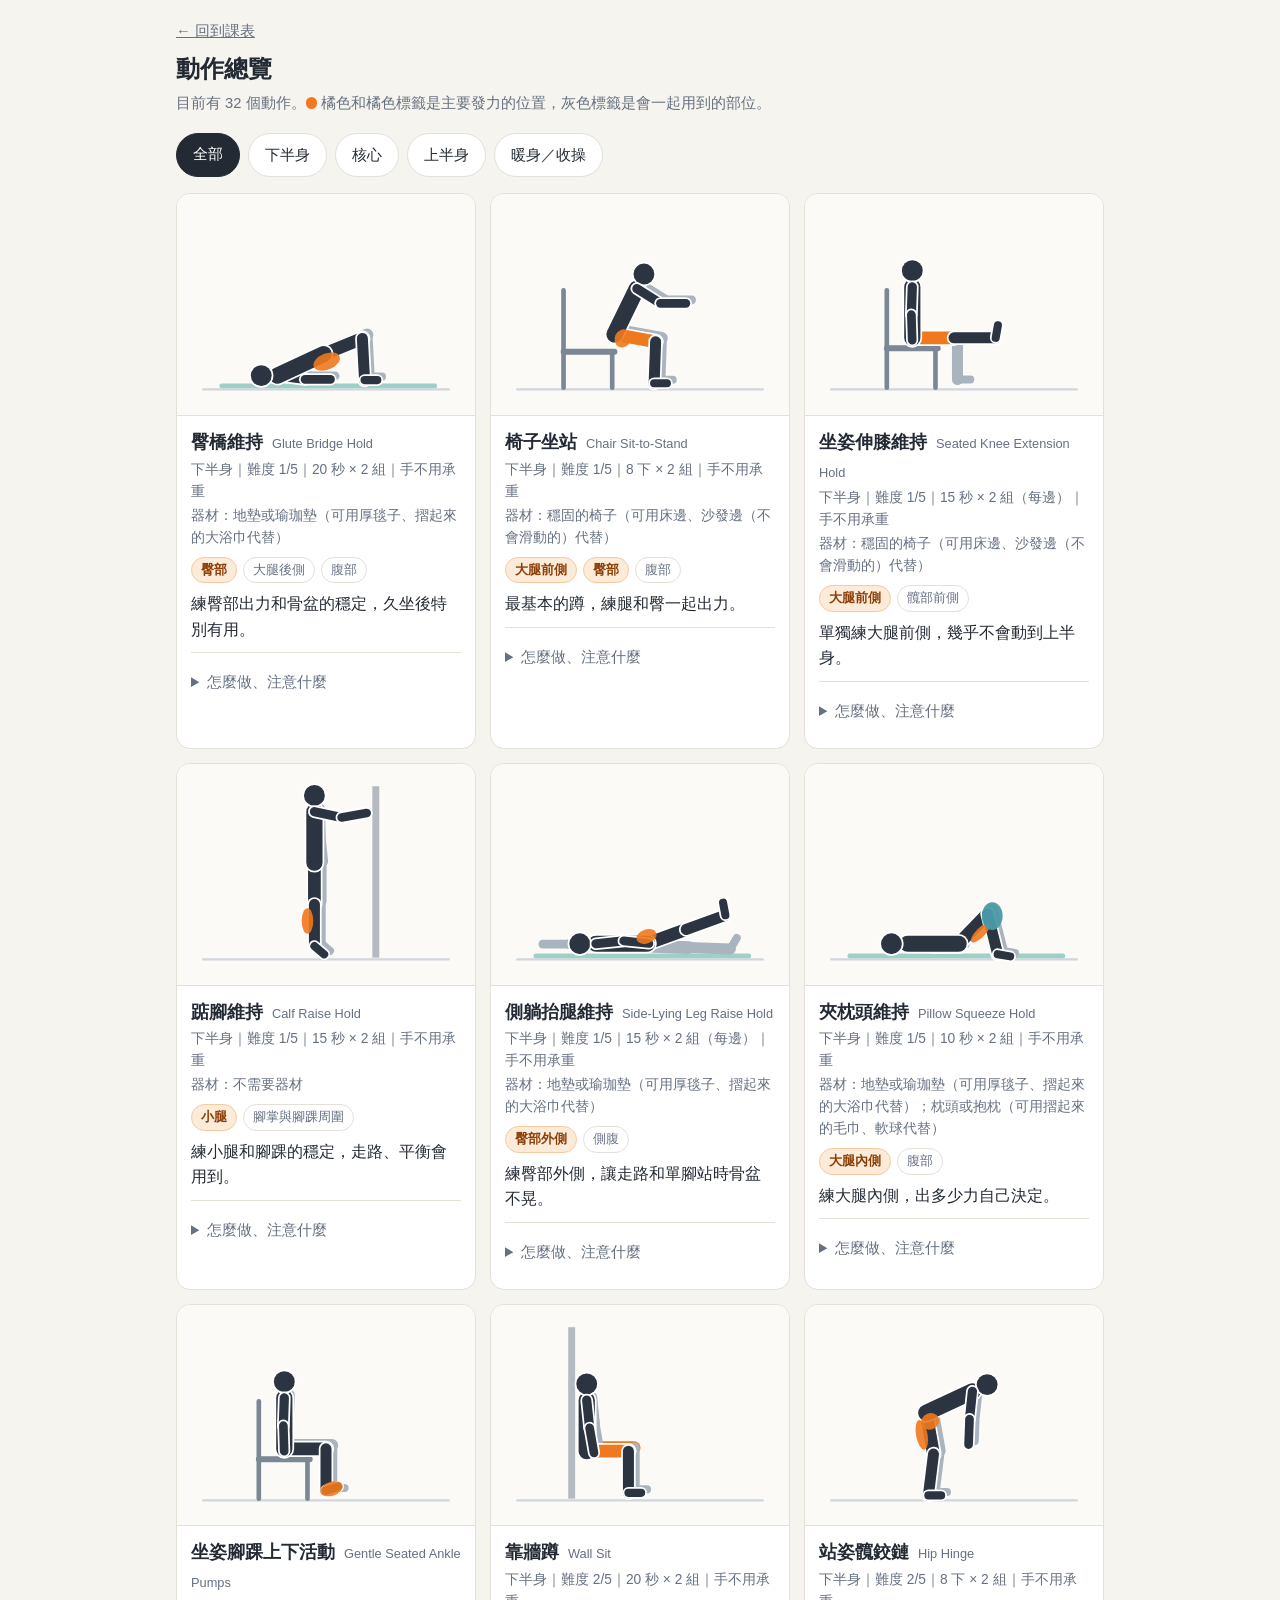
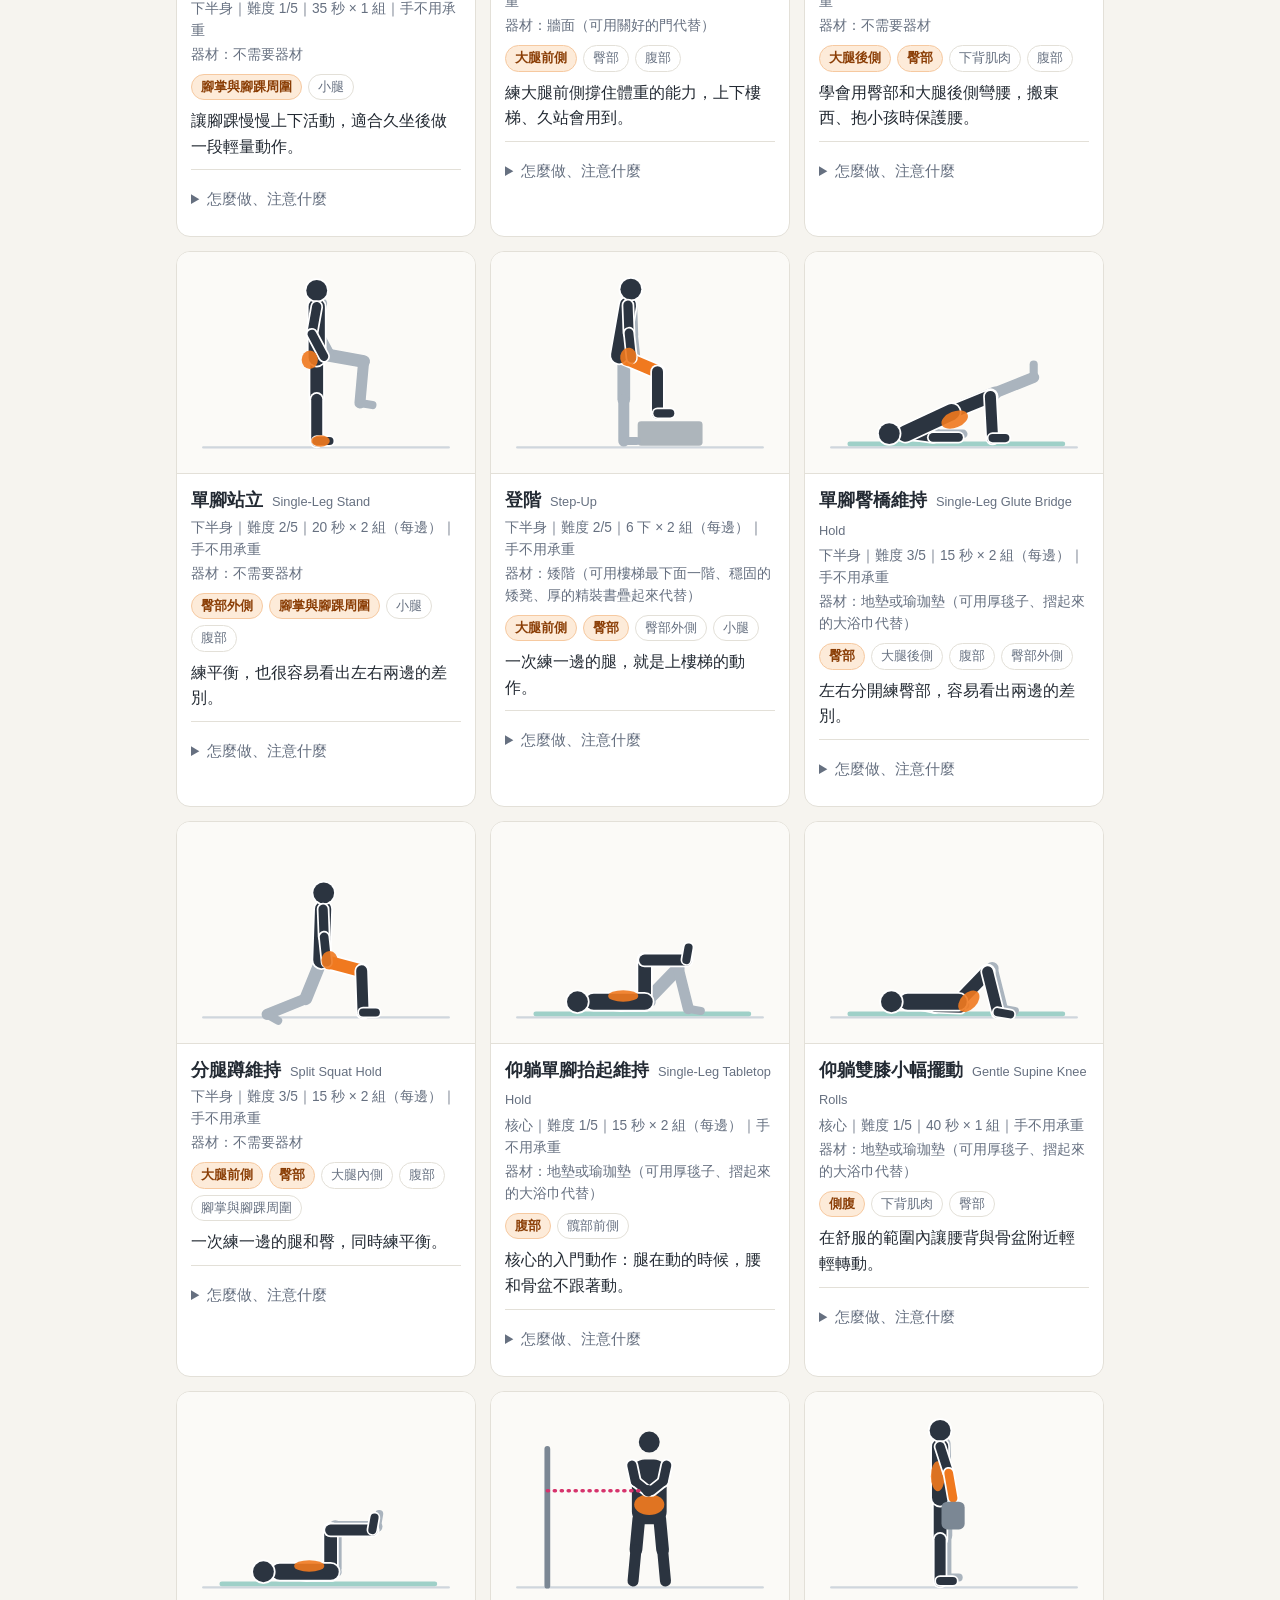
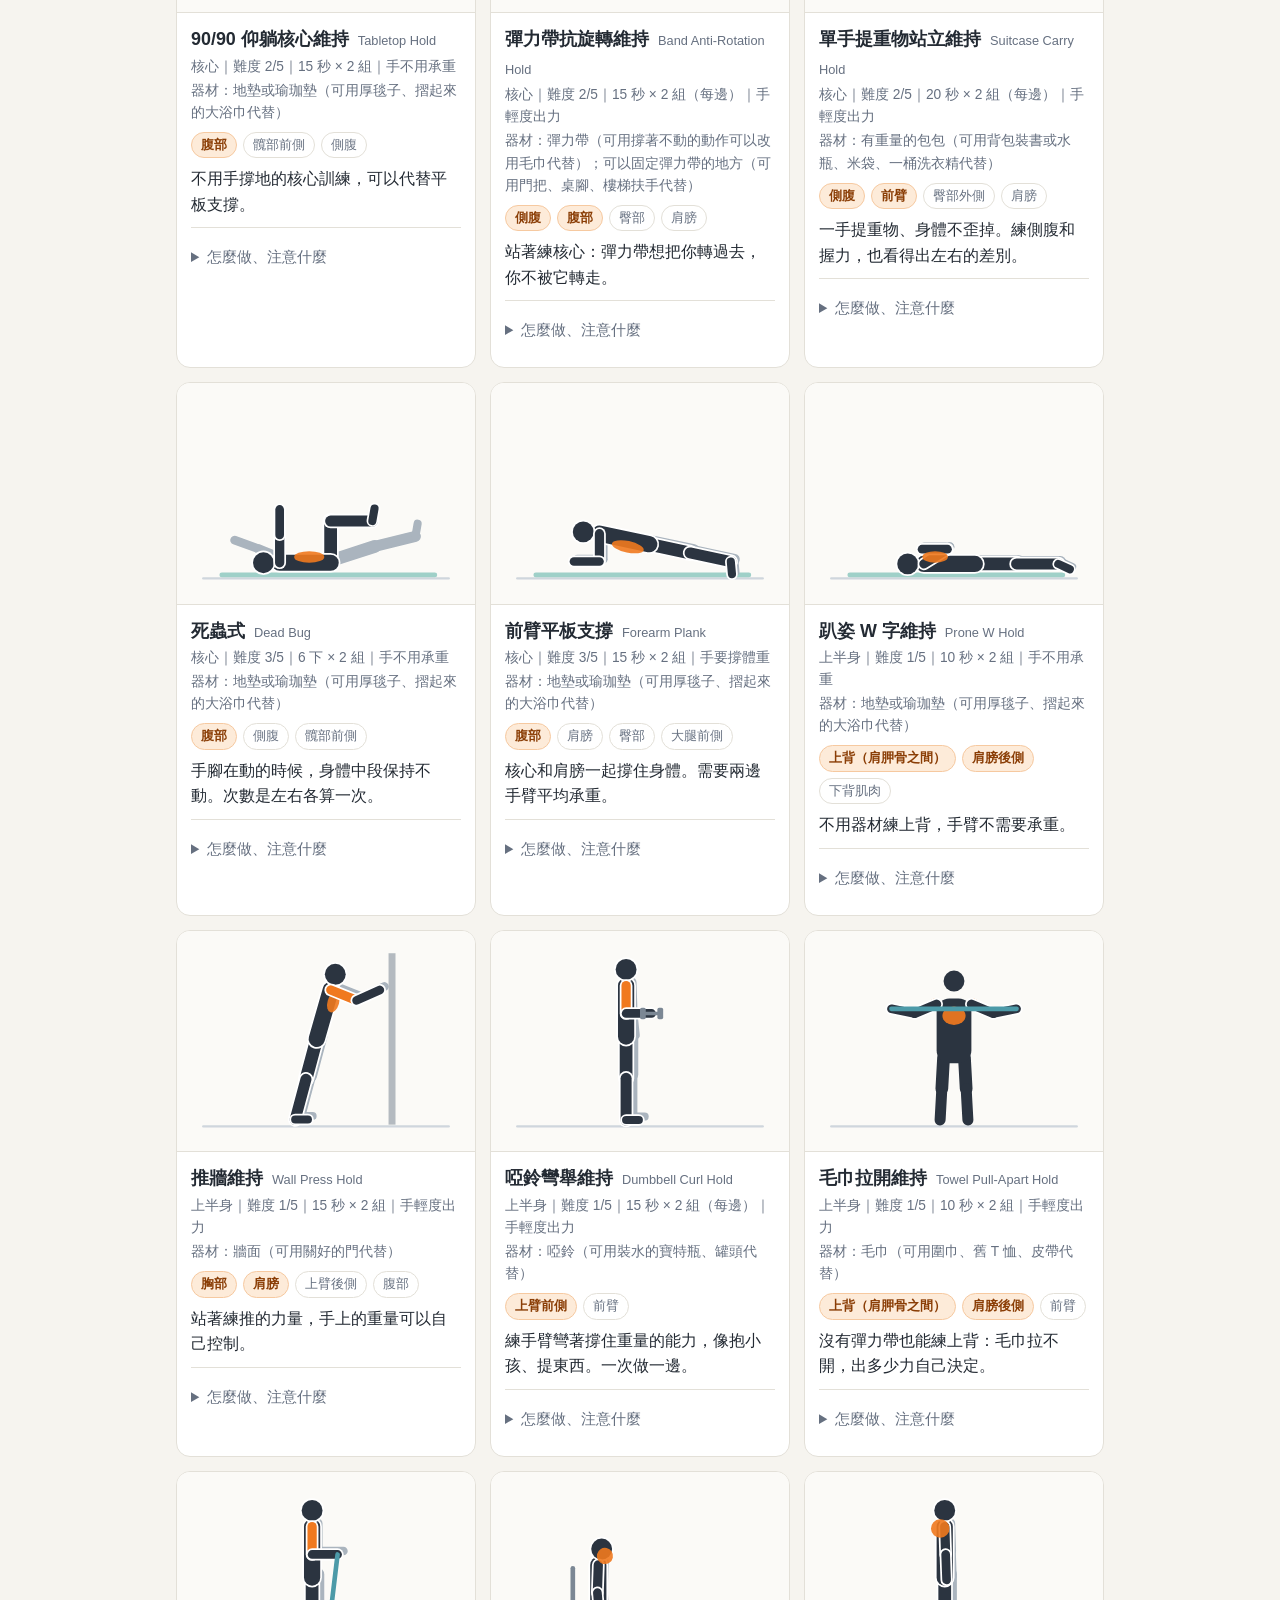
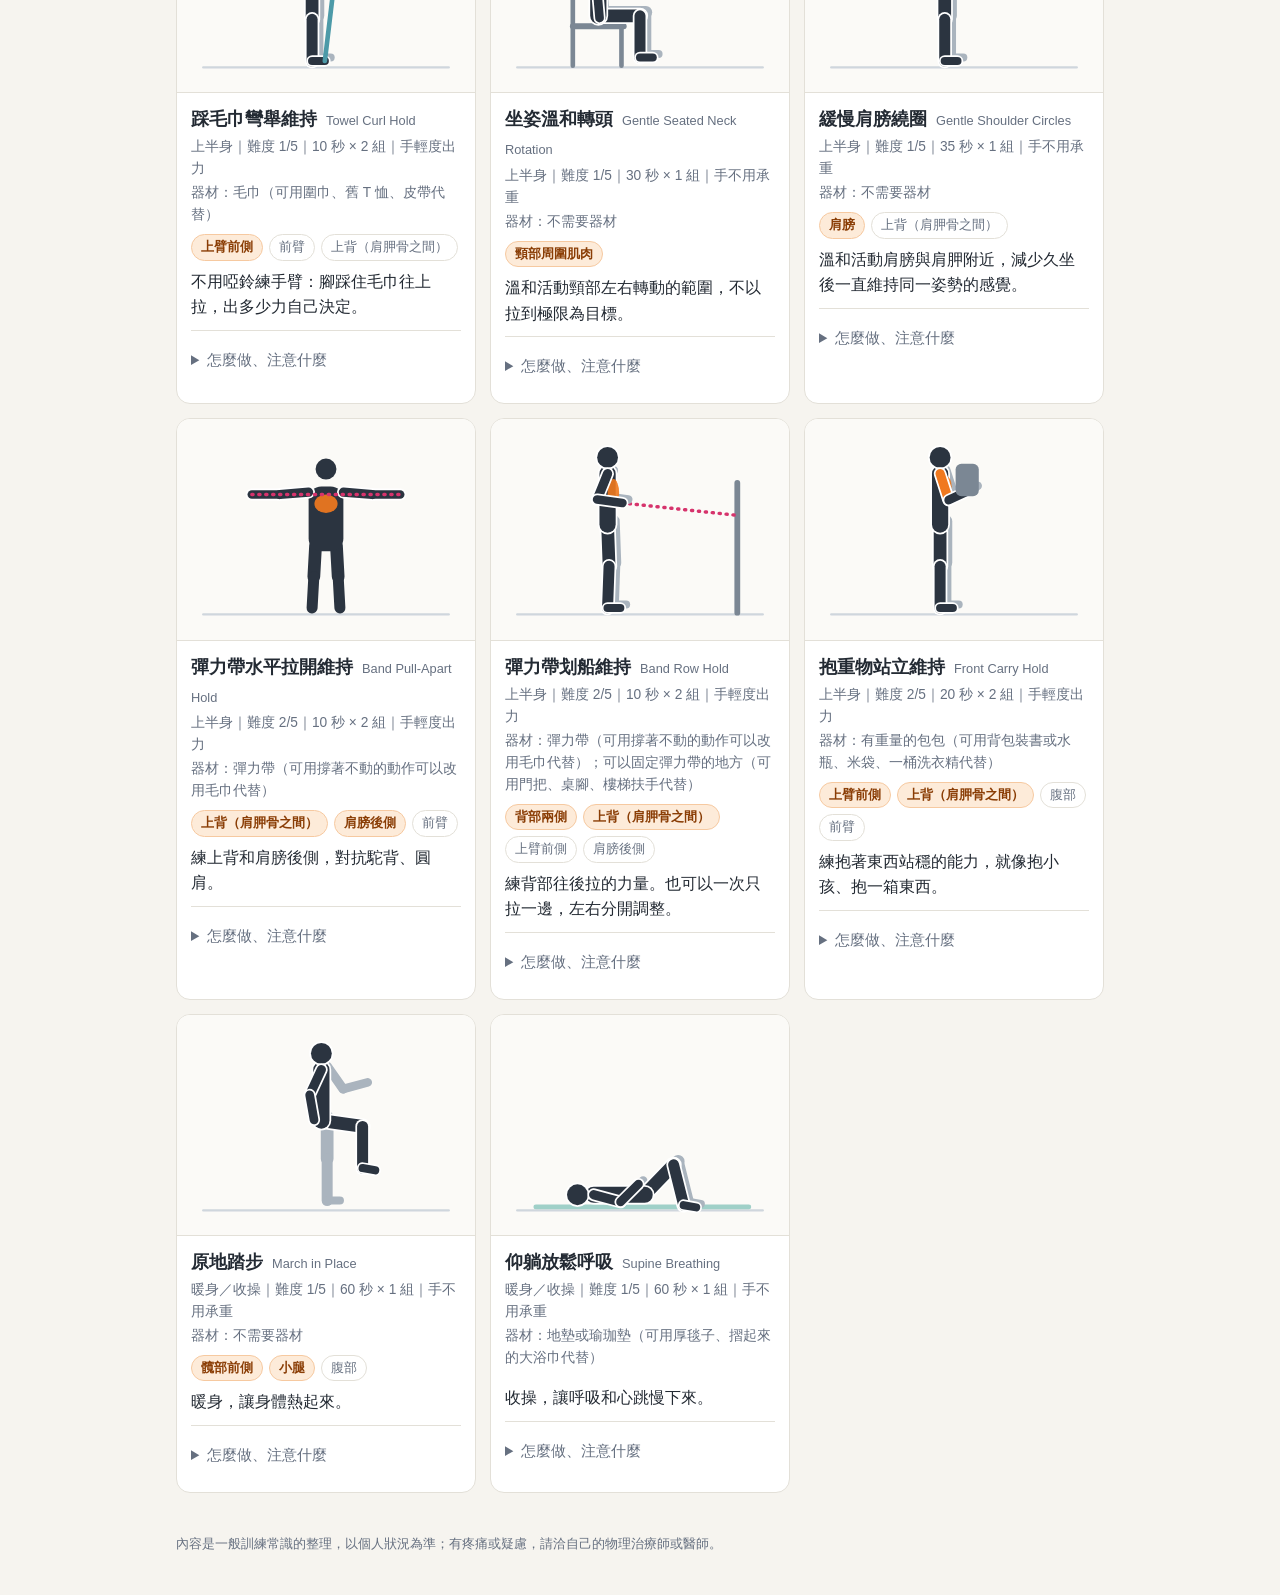
==== commit cef7fb5b: "chore: regenerate mobility exercise figures and catalog" ====
--- a/catalog.html
+++ b/catalog.html
@@ -41,7 +41,7 @@
 footer{max-width:960px;margin:auto;padding:0 16px 40px;color:var(--mute);font-size:.84rem}
 </style></head><body>
 <header><p style="margin:0 0 6px"><a href="./" style="color:var(--mute)">← 回到課表</a></p><h1>動作總覽</h1>
-<p>目前有 28 個動作。<span class="legend"></span> 橘色和橘色標籤是主要發力的位置，灰色標籤是會一起用到的部位。</p></header>
+<p>目前有 32 個動作。<span class="legend"></span> 橘色和橘色標籤是主要發力的位置，灰色標籤是會一起用到的部位。</p></header>
 <nav aria-label="篩選部位">
 <button data-f="all" aria-pressed="true">全部</button><button data-f="lower" aria-pressed="false">下半身</button><button data-f="core" aria-pressed="false">核心</button><button data-f="upper" aria-pressed="false">上半身</button><button data-f="full" aria-pressed="false">暖身／收操</button>
 </nav>
@@ -161,6 +161,25 @@
   </div>
 </article>
 <article class="card" data-region="lower">
+  <div class="fig"><svg xmlns="http://www.w3.org/2000/svg" viewBox="0 0 240 180" role="img" aria-label="坐姿腳踝上下活動的姿勢示意圖"><line x1="14.0" y1="163.5" x2="226.0" y2="163.5" stroke="#cfd6dd" stroke-width="2" stroke-linecap="round" /><line x1="62.0" y1="78.0" x2="62.0" y2="162.0" stroke="#7b8794" stroke-width="4" stroke-linecap="round" /><line x1="62.0" y1="128.0" x2="106.0" y2="128.0" stroke="#7b8794" stroke-width="5" stroke-linecap="round" /><line x1="104.0" y1="128.0" x2="104.0" y2="162.0" stroke="#7b8794" stroke-width="4" stroke-linecap="round" /><line x1="89.0" y1="116.0" x2="125.0" y2="116.0" stroke="#aab4be" stroke-width="11" stroke-linecap="round" /><line x1="125.0" y1="116.0" x2="125.0" y2="152.0" stroke="#aab4be" stroke-width="9.5" stroke-linecap="round" /><line x1="125.0" y1="152.0" x2="136.0" y2="152.8" stroke="#aab4be" stroke-width="7" stroke-linecap="round" /><line x1="89.0" y1="72.0" x2="88.2" y2="96.0" stroke="#aab4be" stroke-width="8" stroke-linecap="round" /><line x1="88.2" y1="96.0" x2="88.9" y2="118.0" stroke="#aab4be" stroke-width="7.5" stroke-linecap="round" /><line x1="84.0" y1="119.0" x2="120.0" y2="119.0" stroke="#ffffff" stroke-width="14" stroke-linecap="round" /><line x1="84.0" y1="119.0" x2="120.0" y2="119.0" stroke="#2b3440" stroke-width="11" stroke-linecap="round" /><line x1="120.0" y1="119.0" x2="120.0" y2="155.0" stroke="#ffffff" stroke-width="12.5" stroke-linecap="round" /><line x1="120.0" y1="119.0" x2="120.0" y2="155.0" stroke="#2b3440" stroke-width="9.5" stroke-linecap="round" /><line x1="120.0" y1="155.0" x2="130.5" y2="151.6" stroke="#ffffff" stroke-width="10" stroke-linecap="round" /><line x1="120.0" y1="155.0" x2="130.5" y2="151.6" stroke="#2b3440" stroke-width="7" stroke-linecap="round" /><line x1="84.0" y1="119.0" x2="84.0" y2="75.0" stroke="#ffffff" stroke-width="17" stroke-linecap="round" /><line x1="84.0" y1="119.0" x2="84.0" y2="75.0" stroke="#2b3440" stroke-width="14" stroke-linecap="round" /><circle cx="84.0" cy="61.0" r="10.5" fill="#ffffff" /><circle cx="84.0" cy="61.0" r="9" fill="#2b3440" /><line x1="84.0" y1="75.0" x2="83.2" y2="99.0" stroke="#ffffff" stroke-width="11" stroke-linecap="round" /><line x1="84.0" y1="75.0" x2="83.2" y2="99.0" stroke="#2b3440" stroke-width="8" stroke-linecap="round" /><line x1="83.2" y1="99.0" x2="83.9" y2="121.0" stroke="#ffffff" stroke-width="10.5" stroke-linecap="round" /><line x1="83.2" y1="99.0" x2="83.9" y2="121.0" stroke="#2b3440" stroke-width="7.5" stroke-linecap="round" /><ellipse cx="124.7" cy="153.5" rx="10" ry="6" fill="#f0791f" opacity="0.9" transform="rotate(-18 124.7 153.5)"/></svg>
+</div>
+  <div class="body">
+    <h2>坐姿腳踝上下活動 <small>Gentle Seated Ankle Pumps</small></h2>
+    <p class="meta">下半身｜難度 1/5｜35 秒 × 1 組｜手不用承重</p>
+    <p class="meta">器材：不需要器材</p>
+    <div class="chips"><span class="chip p">腳掌與腳踝周圍</span><span class="chip">小腿</span></div>
+    <p class="effect">讓腳踝慢慢上下活動，適合久坐後做一段輕量動作。</p>
+    <details><summary>怎麼做、注意什麼</summary>
+      <h3>步驟</h3><ol><li>坐穩，雙腳可放地上或一腳伸向前方。</li><li>腳尖緩慢朝自己勾，再輕輕往前伸。</li><li>左右腳依舒服的幅度活動，不必一樣大。</li></ol>
+      <h3>提示</h3><ul><li>腳踝動就好，不必整條腿甩動。</li><li>不要用力壓到最底。</li><li>呼吸自然。</li></ul>
+      <h3>避免</h3><ul><li>快速彈腳。</li><li>出現關節疼痛仍繼續。</li></ul>
+      <h3>如果這些地方有感覺</h3><ul><li><b>腳踝</b>：如果活動時明確疼痛，請停止；改成其他不疼痛的動作。</li></ul>
+      <p class="meta">太難的話：腳尖上下只動一點點。</p>
+      
+    </details>
+  </div>
+</article>
+<article class="card" data-region="lower">
   <div class="fig"><svg xmlns="http://www.w3.org/2000/svg" viewBox="0 0 240 180" role="img" aria-label="靠牆蹲的姿勢示意圖"><line x1="14.0" y1="163.5" x2="226.0" y2="163.5" stroke="#cfd6dd" stroke-width="2" stroke-linecap="round" /><rect x="58" y="14" width="6" height="148" fill="#7b8794" opacity="0.55"/><line x1="79.0" y1="118.0" x2="115.0" y2="118.0" stroke="#f0791f" stroke-width="11" stroke-linecap="round" /><line x1="115.0" y1="118.0" x2="115.0" y2="154.0" stroke="#aab4be" stroke-width="9.5" stroke-linecap="round" /><line x1="115.0" y1="154.0" x2="126.0" y2="154.0" stroke="#aab4be" stroke-width="7" stroke-linecap="round" /><line x1="79.0" y1="74.0" x2="81.5" y2="97.9" stroke="#aab4be" stroke-width="8" stroke-linecap="round" /><line x1="81.5" y1="97.9" x2="85.3" y2="119.5" stroke="#aab4be" stroke-width="7.5" stroke-linecap="round" /><line x1="74.0" y1="121.0" x2="110.0" y2="121.0" stroke="#ffffff" stroke-width="14" stroke-linecap="round" /><line x1="74.0" y1="121.0" x2="110.0" y2="121.0" stroke="#f0791f" stroke-width="11" stroke-linecap="round" /><line x1="110.0" y1="121.0" x2="110.0" y2="157.0" stroke="#ffffff" stroke-width="12.5" stroke-linecap="round" /><line x1="110.0" y1="121.0" x2="110.0" y2="157.0" stroke="#2b3440" stroke-width="9.5" stroke-linecap="round" /><line x1="110.0" y1="157.0" x2="121.0" y2="157.0" stroke="#ffffff" stroke-width="10" stroke-linecap="round" /><line x1="110.0" y1="157.0" x2="121.0" y2="157.0" stroke="#2b3440" stroke-width="7" stroke-linecap="round" /><line x1="74.0" y1="121.0" x2="74.0" y2="77.0" stroke="#ffffff" stroke-width="17" stroke-linecap="round" /><line x1="74.0" y1="121.0" x2="74.0" y2="77.0" stroke="#2b3440" stroke-width="14" stroke-linecap="round" /><circle cx="74.0" cy="63.0" r="10.5" fill="#ffffff" /><circle cx="74.0" cy="63.0" r="9" fill="#2b3440" /><line x1="74.0" y1="77.0" x2="76.5" y2="100.9" stroke="#ffffff" stroke-width="11" stroke-linecap="round" /><line x1="74.0" y1="77.0" x2="76.5" y2="100.9" stroke="#2b3440" stroke-width="8" stroke-linecap="round" /><line x1="76.5" y1="100.9" x2="80.3" y2="122.5" stroke="#ffffff" stroke-width="10.5" stroke-linecap="round" /><line x1="76.5" y1="100.9" x2="80.3" y2="122.5" stroke="#2b3440" stroke-width="7.5" stroke-linecap="round" /></svg>
 </div>
   <div class="body">
@@ -294,6 +313,25 @@
   </div>
 </article>
 <article class="card" data-region="core">
+  <div class="fig"><svg xmlns="http://www.w3.org/2000/svg" viewBox="0 0 240 180" role="img" aria-label="仰躺雙膝小幅擺動的姿勢示意圖"><line x1="14.0" y1="163.5" x2="226.0" y2="163.5" stroke="#cfd6dd" stroke-width="2" stroke-linecap="round" /><line x1="30.0" y1="160.5" x2="214.0" y2="160.5" stroke="#9fd0c8" stroke-width="4" stroke-linecap="round" /><line x1="128.0" y1="147.0" x2="153.0" y2="121.1" stroke="#aab4be" stroke-width="11" stroke-linecap="round" /><line x1="153.0" y1="121.1" x2="161.7" y2="156.0" stroke="#aab4be" stroke-width="9.5" stroke-linecap="round" /><line x1="161.7" y1="156.0" x2="172.5" y2="157.9" stroke="#aab4be" stroke-width="7" stroke-linecap="round" /><line x1="84.0" y1="147.0" x2="107.5" y2="152.0" stroke="#aab4be" stroke-width="8" stroke-linecap="round" /><line x1="107.5" y1="152.0" x2="129.5" y2="152.8" stroke="#aab4be" stroke-width="7.5" stroke-linecap="round" /><line x1="80.0" y1="150.0" x2="103.5" y2="155.0" stroke="#ffffff" stroke-width="11" stroke-linecap="round" /><line x1="80.0" y1="150.0" x2="103.5" y2="155.0" stroke="#2b3440" stroke-width="8" stroke-linecap="round" /><line x1="103.5" y1="155.0" x2="125.5" y2="155.8" stroke="#ffffff" stroke-width="10.5" stroke-linecap="round" /><line x1="103.5" y1="155.0" x2="125.5" y2="155.8" stroke="#2b3440" stroke-width="7.5" stroke-linecap="round" /><line x1="124.0" y1="150.0" x2="149.0" y2="124.1" stroke="#ffffff" stroke-width="14" stroke-linecap="round" /><line x1="124.0" y1="150.0" x2="149.0" y2="124.1" stroke="#2b3440" stroke-width="11" stroke-linecap="round" /><line x1="149.0" y1="124.1" x2="157.7" y2="159.0" stroke="#ffffff" stroke-width="12.5" stroke-linecap="round" /><line x1="149.0" y1="124.1" x2="157.7" y2="159.0" stroke="#2b3440" stroke-width="9.5" stroke-linecap="round" /><line x1="157.7" y1="159.0" x2="168.5" y2="160.9" stroke="#ffffff" stroke-width="10" stroke-linecap="round" /><line x1="157.7" y1="159.0" x2="168.5" y2="160.9" stroke="#2b3440" stroke-width="7" stroke-linecap="round" /><line x1="124.0" y1="150.0" x2="80.0" y2="150.0" stroke="#ffffff" stroke-width="17" stroke-linecap="round" /><line x1="124.0" y1="150.0" x2="80.0" y2="150.0" stroke="#2b3440" stroke-width="14" stroke-linecap="round" /><circle cx="66.0" cy="150.0" r="10.5" fill="#ffffff" /><circle cx="66.0" cy="150.0" r="9" fill="#2b3440" /><ellipse cx="132.8" cy="149.5" rx="11" ry="7" fill="#f0791f" opacity="0.9" transform="rotate(-46 132.8 149.5)"/></svg>
+</div>
+  <div class="body">
+    <h2>仰躺雙膝小幅擺動 <small>Gentle Supine Knee Rolls</small></h2>
+    <p class="meta">核心｜難度 1/5｜40 秒 × 1 組｜手不用承重</p>
+    <p class="meta">器材：地墊或瑜珈墊（可用厚毯子、摺起來的大浴巾代替）</p>
+    <div class="chips"><span class="chip p">側腹</span><span class="chip">下背肌肉</span><span class="chip">臀部</span></div>
+    <p class="effect">在舒服的範圍內讓腰背與骨盆附近輕輕轉動。</p>
+    <details><summary>怎麼做、注意什麼</summary>
+      <h3>步驟</h3><ol><li>仰躺，雙膝彎曲、雙腳踩穩墊子，雙手自然放在旁邊。</li><li>兩膝靠近，慢慢向左擺一小段，再回到中間。</li><li>換右側，幅度以腰背舒服為準。</li></ol>
+      <h3>提示</h3><ul><li>骨盆慢慢跟著動，不要甩。</li><li>呼吸自然，不需要把膝蓋壓到地上。</li><li>腰背有明顯疼痛就停止。</li></ul>
+      <h3>避免</h3><ul><li>用力把膝蓋壓到側邊。</li><li>讓肩頸緊繃。</li><li>有疼痛仍強行增加角度。</li></ul>
+      <h3>如果這些地方有感覺</h3><ul><li><b>腰（下背）</b>：如果有尖銳疼痛或越動越痛，請停止。</li></ul>
+      <p class="meta">太難的話：只左右移動幾公分，或先改為仰躺呼吸。</p>
+      
+    </details>
+  </div>
+</article>
+<article class="card" data-region="core">
   <div class="fig"><svg xmlns="http://www.w3.org/2000/svg" viewBox="0 0 240 180" role="img" aria-label="90/90 仰躺核心維持的姿勢示意圖"><line x1="14.0" y1="163.5" x2="226.0" y2="163.5" stroke="#cfd6dd" stroke-width="2" stroke-linecap="round" /><line x1="30.0" y1="160.5" x2="214.0" y2="160.5" stroke="#9fd0c8" stroke-width="4" stroke-linecap="round" /><line x1="128.0" y1="147.0" x2="128.0" y2="111.0" stroke="#aab4be" stroke-width="11" stroke-linecap="round" /><line x1="128.0" y1="111.0" x2="164.0" y2="111.0" stroke="#aab4be" stroke-width="9.5" stroke-linecap="round" /><line x1="164.0" y1="111.0" x2="165.9" y2="100.2" stroke="#aab4be" stroke-width="7" stroke-linecap="round" /><line x1="84.0" y1="147.0" x2="107.8" y2="150.3" stroke="#aab4be" stroke-width="8" stroke-linecap="round" /><line x1="107.8" y1="150.3" x2="129.8" y2="150.3" stroke="#aab4be" stroke-width="7.5" stroke-linecap="round" /><line x1="80.0" y1="150.0" x2="103.8" y2="153.3" stroke="#ffffff" stroke-width="11" stroke-linecap="round" /><line x1="80.0" y1="150.0" x2="103.8" y2="153.3" stroke="#2b3440" stroke-width="8" stroke-linecap="round" /><line x1="103.8" y1="153.3" x2="125.8" y2="153.3" stroke="#ffffff" stroke-width="10.5" stroke-linecap="round" /><line x1="103.8" y1="153.3" x2="125.8" y2="153.3" stroke="#2b3440" stroke-width="7.5" stroke-linecap="round" /><line x1="124.0" y1="150.0" x2="124.0" y2="114.0" stroke="#ffffff" stroke-width="14" stroke-linecap="round" /><line x1="124.0" y1="150.0" x2="124.0" y2="114.0" stroke="#2b3440" stroke-width="11" stroke-linecap="round" /><line x1="124.0" y1="114.0" x2="160.0" y2="114.0" stroke="#ffffff" stroke-width="12.5" stroke-linecap="round" /><line x1="124.0" y1="114.0" x2="160.0" y2="114.0" stroke="#2b3440" stroke-width="9.5" stroke-linecap="round" /><line x1="160.0" y1="114.0" x2="161.9" y2="103.2" stroke="#ffffff" stroke-width="10" stroke-linecap="round" /><line x1="160.0" y1="114.0" x2="161.9" y2="103.2" stroke="#2b3440" stroke-width="7" stroke-linecap="round" /><line x1="124.0" y1="150.0" x2="80.0" y2="150.0" stroke="#ffffff" stroke-width="17" stroke-linecap="round" /><line x1="124.0" y1="150.0" x2="80.0" y2="150.0" stroke="#2b3440" stroke-width="14" stroke-linecap="round" /><circle cx="66.0" cy="150.0" r="10.5" fill="#ffffff" /><circle cx="66.0" cy="150.0" r="9" fill="#2b3440" /><ellipse cx="105.5" cy="145.0" rx="13" ry="5" fill="#f0791f" opacity="0.9" transform="rotate(180 105.5 145.0)"/></svg>
 </div>
   <div class="body">
@@ -480,6 +518,44 @@
       <h3>如果這些地方有感覺</h3><ul><li><b>腰（下背）</b>：身體後仰了。少出一點力，肚子收一下。</li><li><b>脖子</b>：聳肩了。肩膀往下沉。</li><li><b>手腕</b>：手腕打直，把毛巾在手上多繞一圈。</li></ul>
       <p class="meta">太難的話：少出一點力。兩隻手出力不一樣是可以的。</p>
       <p class='meta'>可以換成：啞鈴彎舉維持</p>
+    </details>
+  </div>
+</article>
+<article class="card" data-region="upper">
+  <div class="fig"><svg xmlns="http://www.w3.org/2000/svg" viewBox="0 0 240 180" role="img" aria-label="坐姿溫和轉頭的姿勢示意圖"><line x1="14.0" y1="163.5" x2="226.0" y2="163.5" stroke="#cfd6dd" stroke-width="2" stroke-linecap="round" /><line x1="62.0" y1="78.0" x2="62.0" y2="162.0" stroke="#7b8794" stroke-width="4" stroke-linecap="round" /><line x1="62.0" y1="128.0" x2="106.0" y2="128.0" stroke="#7b8794" stroke-width="5" stroke-linecap="round" /><line x1="104.0" y1="128.0" x2="104.0" y2="162.0" stroke="#7b8794" stroke-width="4" stroke-linecap="round" /><line x1="89.0" y1="116.0" x2="125.0" y2="116.0" stroke="#aab4be" stroke-width="11" stroke-linecap="round" /><line x1="125.0" y1="116.0" x2="125.0" y2="152.0" stroke="#aab4be" stroke-width="9.5" stroke-linecap="round" /><line x1="125.0" y1="152.0" x2="136.0" y2="152.0" stroke="#aab4be" stroke-width="7" stroke-linecap="round" /><line x1="89.0" y1="72.0" x2="88.2" y2="96.0" stroke="#aab4be" stroke-width="8" stroke-linecap="round" /><line x1="88.2" y1="96.0" x2="90.1" y2="117.9" stroke="#aab4be" stroke-width="7.5" stroke-linecap="round" /><line x1="84.0" y1="119.0" x2="120.0" y2="119.0" stroke="#ffffff" stroke-width="14" stroke-linecap="round" /><line x1="84.0" y1="119.0" x2="120.0" y2="119.0" stroke="#2b3440" stroke-width="11" stroke-linecap="round" /><line x1="120.0" y1="119.0" x2="120.0" y2="155.0" stroke="#ffffff" stroke-width="12.5" stroke-linecap="round" /><line x1="120.0" y1="119.0" x2="120.0" y2="155.0" stroke="#2b3440" stroke-width="9.5" stroke-linecap="round" /><line x1="120.0" y1="155.0" x2="131.0" y2="155.0" stroke="#ffffff" stroke-width="10" stroke-linecap="round" /><line x1="120.0" y1="155.0" x2="131.0" y2="155.0" stroke="#2b3440" stroke-width="7" stroke-linecap="round" /><line x1="84.0" y1="119.0" x2="84.0" y2="75.0" stroke="#ffffff" stroke-width="17" stroke-linecap="round" /><line x1="84.0" y1="119.0" x2="84.0" y2="75.0" stroke="#2b3440" stroke-width="14" stroke-linecap="round" /><circle cx="86.9" cy="61.3" r="10.5" fill="#ffffff" /><circle cx="86.9" cy="61.3" r="9" fill="#2b3440" /><line x1="84.0" y1="75.0" x2="83.2" y2="99.0" stroke="#ffffff" stroke-width="11" stroke-linecap="round" /><line x1="84.0" y1="75.0" x2="83.2" y2="99.0" stroke="#2b3440" stroke-width="8" stroke-linecap="round" /><line x1="83.2" y1="99.0" x2="85.1" y2="120.9" stroke="#ffffff" stroke-width="10.5" stroke-linecap="round" /><line x1="83.2" y1="99.0" x2="85.1" y2="120.9" stroke="#2b3440" stroke-width="7.5" stroke-linecap="round" /><ellipse cx="89.7" cy="67.3" rx="7" ry="7" fill="#f0791f" opacity="0.9" transform="rotate(-78 89.7 67.3)"/></svg>
+</div>
+  <div class="body">
+    <h2>坐姿溫和轉頭 <small>Gentle Seated Neck Rotation</small></h2>
+    <p class="meta">上半身｜難度 1/5｜30 秒 × 1 組｜手不用承重</p>
+    <p class="meta">器材：不需要器材</p>
+    <div class="chips"><span class="chip p">頸部周圍肌肉</span></div>
+    <p class="effect">溫和活動頸部左右轉動的範圍，不以拉到極限為目標。</p>
+    <details><summary>怎麼做、注意什麼</summary>
+      <h3>步驟</h3><ol><li>坐穩或站穩，視線先看正前方，肩膀放鬆。</li><li>頭慢慢轉向左側，到舒服的位置後回正，再轉向右側。</li><li>在不疼痛的範圍內輕輕來回活動，呼吸自然。</li></ol>
+      <h3>提示</h3><ul><li>轉動要慢，不要甩頭。</li><li>肩膀放鬆，不用扭身體幫忙。</li><li>動到舒服的位置就好。</li></ul>
+      <h3>避免</h3><ul><li>用手硬扳頭。</li><li>仰頭或快速甩動。</li><li>頭暈、疼痛仍繼續。</li></ul>
+      <h3>如果這些地方有感覺</h3><ul><li><b>脖子</b>：如果是明確疼痛或越動越不舒服，請停止這個動作。</li></ul>
+      <p class="meta">太難的話：只轉很小的角度，甚至先做幾次舒服的抬頭與回正。</p>
+      
+    </details>
+  </div>
+</article>
+<article class="card" data-region="upper">
+  <div class="fig"><svg xmlns="http://www.w3.org/2000/svg" viewBox="0 0 240 180" role="img" aria-label="緩慢肩膀繞圈的姿勢示意圖"><line x1="14.0" y1="163.5" x2="226.0" y2="163.5" stroke="#cfd6dd" stroke-width="2" stroke-linecap="round" /><line x1="117.0" y1="83.0" x2="117.0" y2="119.0" stroke="#aab4be" stroke-width="11" stroke-linecap="round" /><line x1="117.0" y1="119.0" x2="117.0" y2="155.0" stroke="#aab4be" stroke-width="9.5" stroke-linecap="round" /><line x1="117.0" y1="155.0" x2="128.0" y2="155.0" stroke="#aab4be" stroke-width="7" stroke-linecap="round" /><line x1="117.0" y1="39.0" x2="117.8" y2="63.0" stroke="#aab4be" stroke-width="8" stroke-linecap="round" /><line x1="117.8" y1="63.0" x2="118.6" y2="85.0" stroke="#aab4be" stroke-width="7.5" stroke-linecap="round" /><line x1="112.0" y1="86.0" x2="112.0" y2="122.0" stroke="#ffffff" stroke-width="14" stroke-linecap="round" /><line x1="112.0" y1="86.0" x2="112.0" y2="122.0" stroke="#2b3440" stroke-width="11" stroke-linecap="round" /><line x1="112.0" y1="122.0" x2="112.0" y2="158.0" stroke="#ffffff" stroke-width="12.5" stroke-linecap="round" /><line x1="112.0" y1="122.0" x2="112.0" y2="158.0" stroke="#2b3440" stroke-width="9.5" stroke-linecap="round" /><line x1="112.0" y1="158.0" x2="123.0" y2="158.0" stroke="#ffffff" stroke-width="10" stroke-linecap="round" /><line x1="112.0" y1="158.0" x2="123.0" y2="158.0" stroke="#2b3440" stroke-width="7" stroke-linecap="round" /><line x1="112.0" y1="86.0" x2="112.0" y2="42.0" stroke="#ffffff" stroke-width="17" stroke-linecap="round" /><line x1="112.0" y1="86.0" x2="112.0" y2="42.0" stroke="#2b3440" stroke-width="14" stroke-linecap="round" /><circle cx="112.0" cy="28.0" r="10.5" fill="#ffffff" /><circle cx="112.0" cy="28.0" r="9" fill="#2b3440" /><line x1="112.0" y1="42.0" x2="112.8" y2="66.0" stroke="#ffffff" stroke-width="11" stroke-linecap="round" /><line x1="112.0" y1="42.0" x2="112.8" y2="66.0" stroke="#2b3440" stroke-width="8" stroke-linecap="round" /><line x1="112.8" y1="66.0" x2="113.6" y2="88.0" stroke="#ffffff" stroke-width="10.5" stroke-linecap="round" /><line x1="112.8" y1="66.0" x2="113.6" y2="88.0" stroke="#2b3440" stroke-width="7.5" stroke-linecap="round" /><ellipse cx="108.1" cy="43.6" rx="8" ry="8" fill="#f0791f" opacity="0.9" transform="rotate(88 108.1 43.6)"/></svg>
+</div>
+  <div class="body">
+    <h2>緩慢肩膀繞圈 <small>Gentle Shoulder Circles</small></h2>
+    <p class="meta">上半身｜難度 1/5｜35 秒 × 1 組｜手不用承重</p>
+    <p class="meta">器材：不需要器材</p>
+    <div class="chips"><span class="chip p">肩膀</span><span class="chip">上背（肩胛骨之間）</span></div>
+    <p class="effect">溫和活動肩膀與肩胛附近，減少久坐後一直維持同一姿勢的感覺。</p>
+    <details><summary>怎麼做、注意什麼</summary>
+      <h3>步驟</h3><ol><li>坐著或站著，雙手自然放在身體兩側。</li><li>肩膀慢慢往前、往上、往後、往下畫小圈。</li><li>方向可以換邊；兩側活動範圍不一樣也可以。</li></ol>
+      <h3>提示</h3><ul><li>圈小一點也可以。</li><li>保持呼吸，頸部別跟著出力。</li><li>每一次移動都慢慢來。</li></ul>
+      <h3>避免</h3><ul><li>用力聳肩憋住不放。</li><li>快速甩肩。</li><li>越做越痛還繼續。</li></ul>
+      <h3>如果這些地方有感覺</h3><ul><li><b>肩關節</b>：若關節疼痛或有夾擠感，請縮小範圍；仍不舒服就停止。</li></ul>
+      <p class="meta">太難的話：只做前後輕輕滑動，不必繞完整圈。</p>
+      
     </details>
   </div>
 </article>
